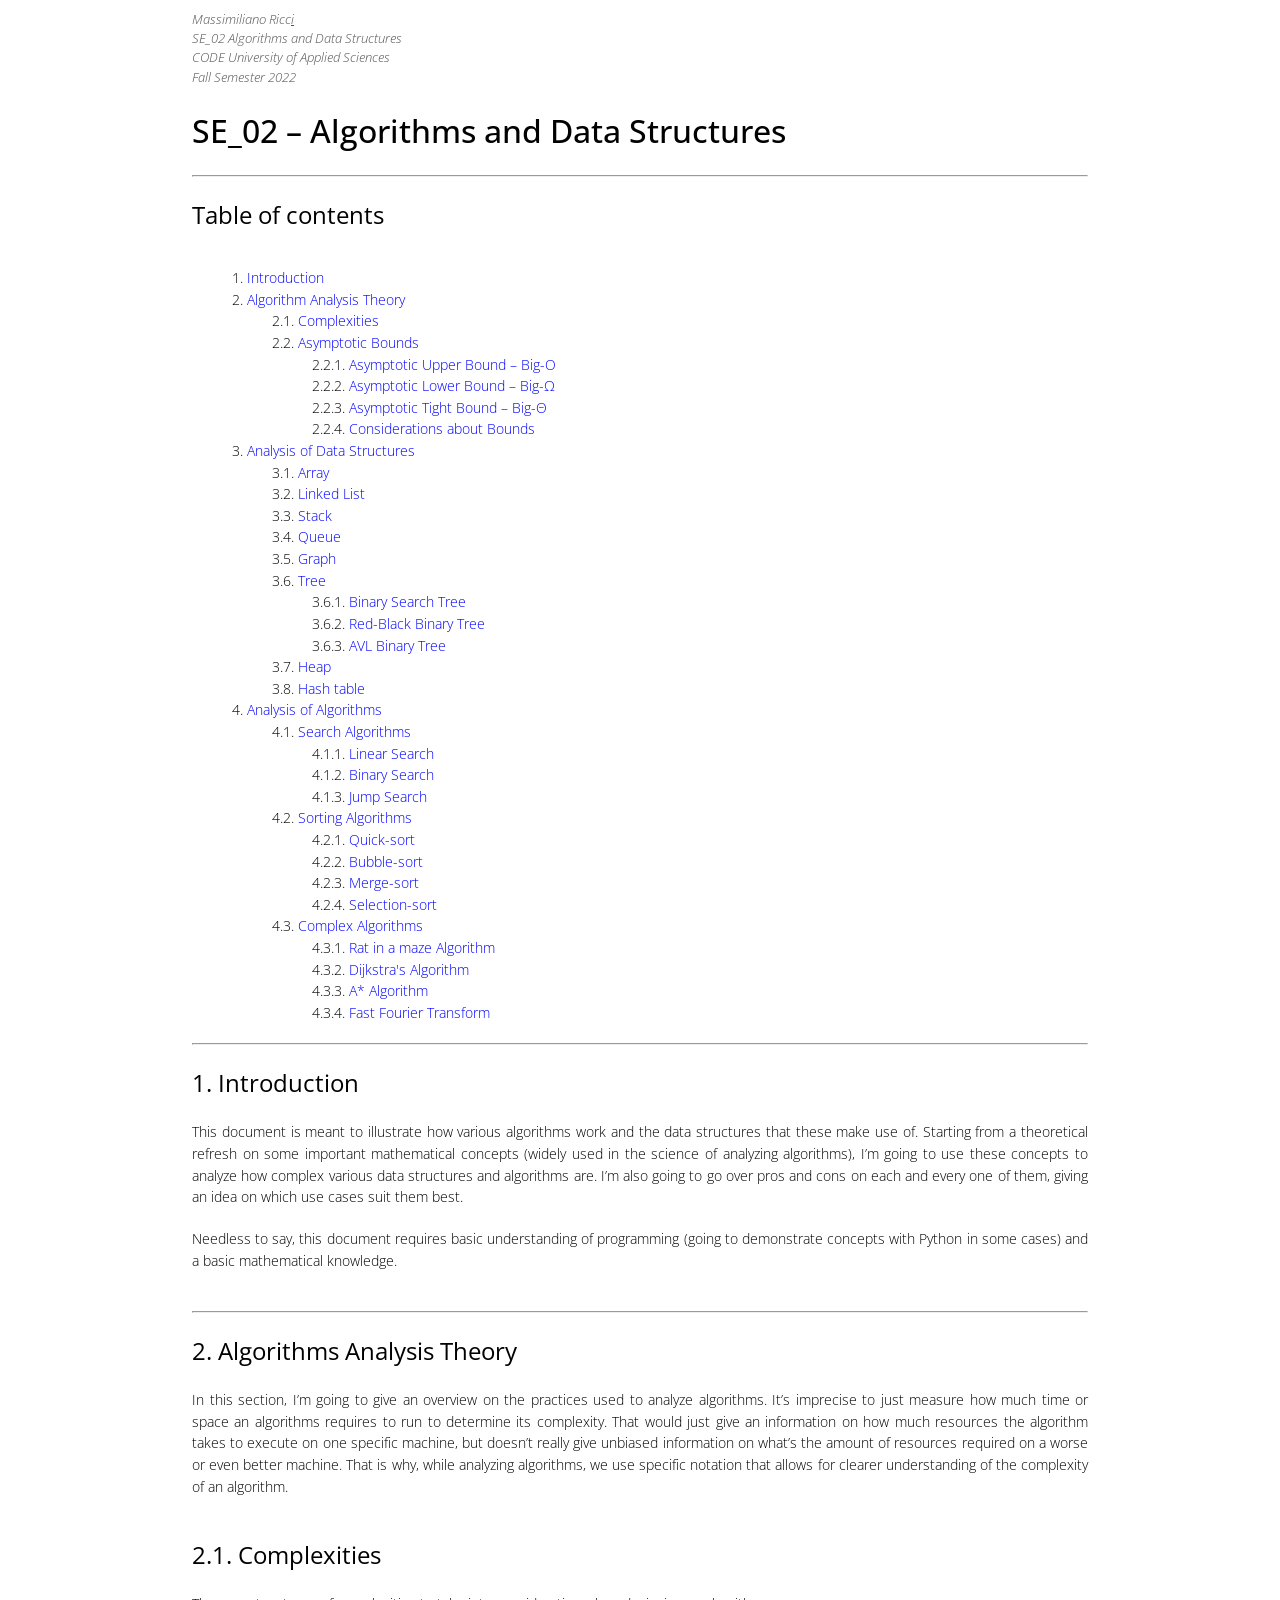
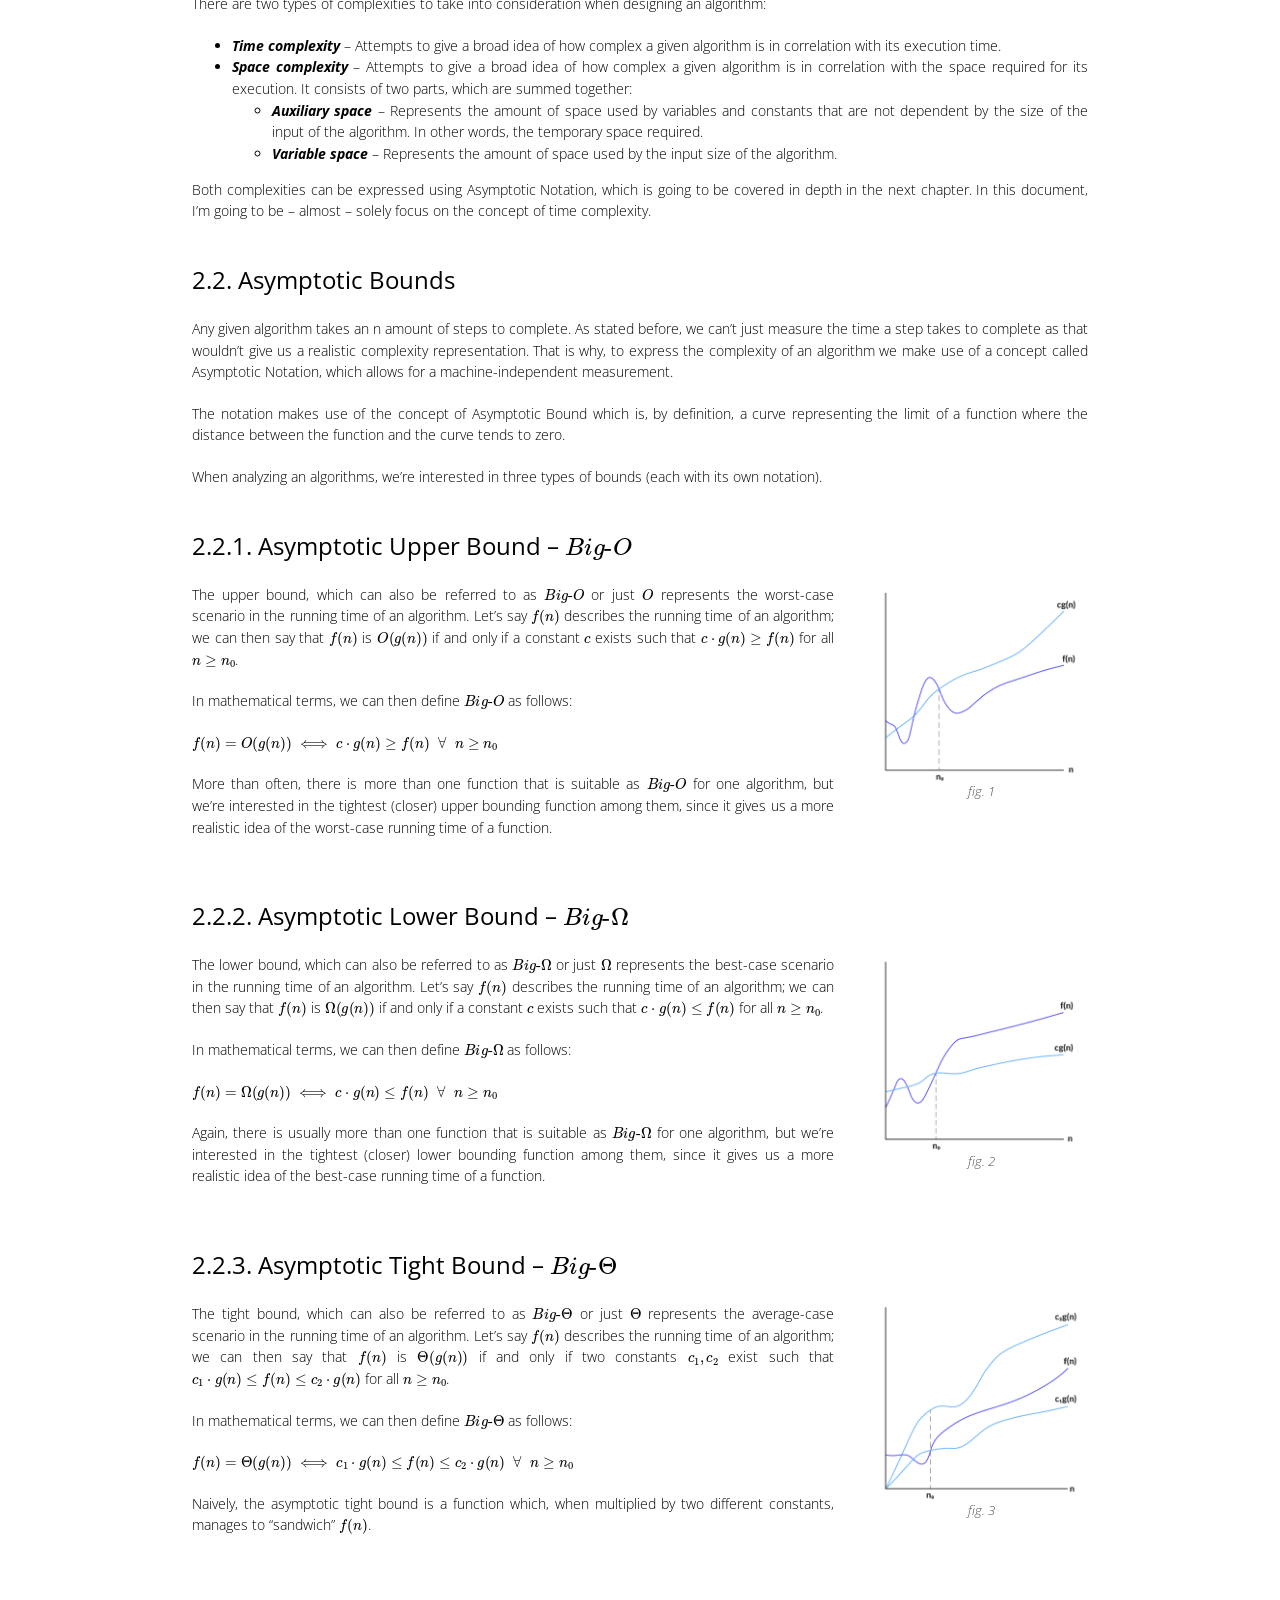
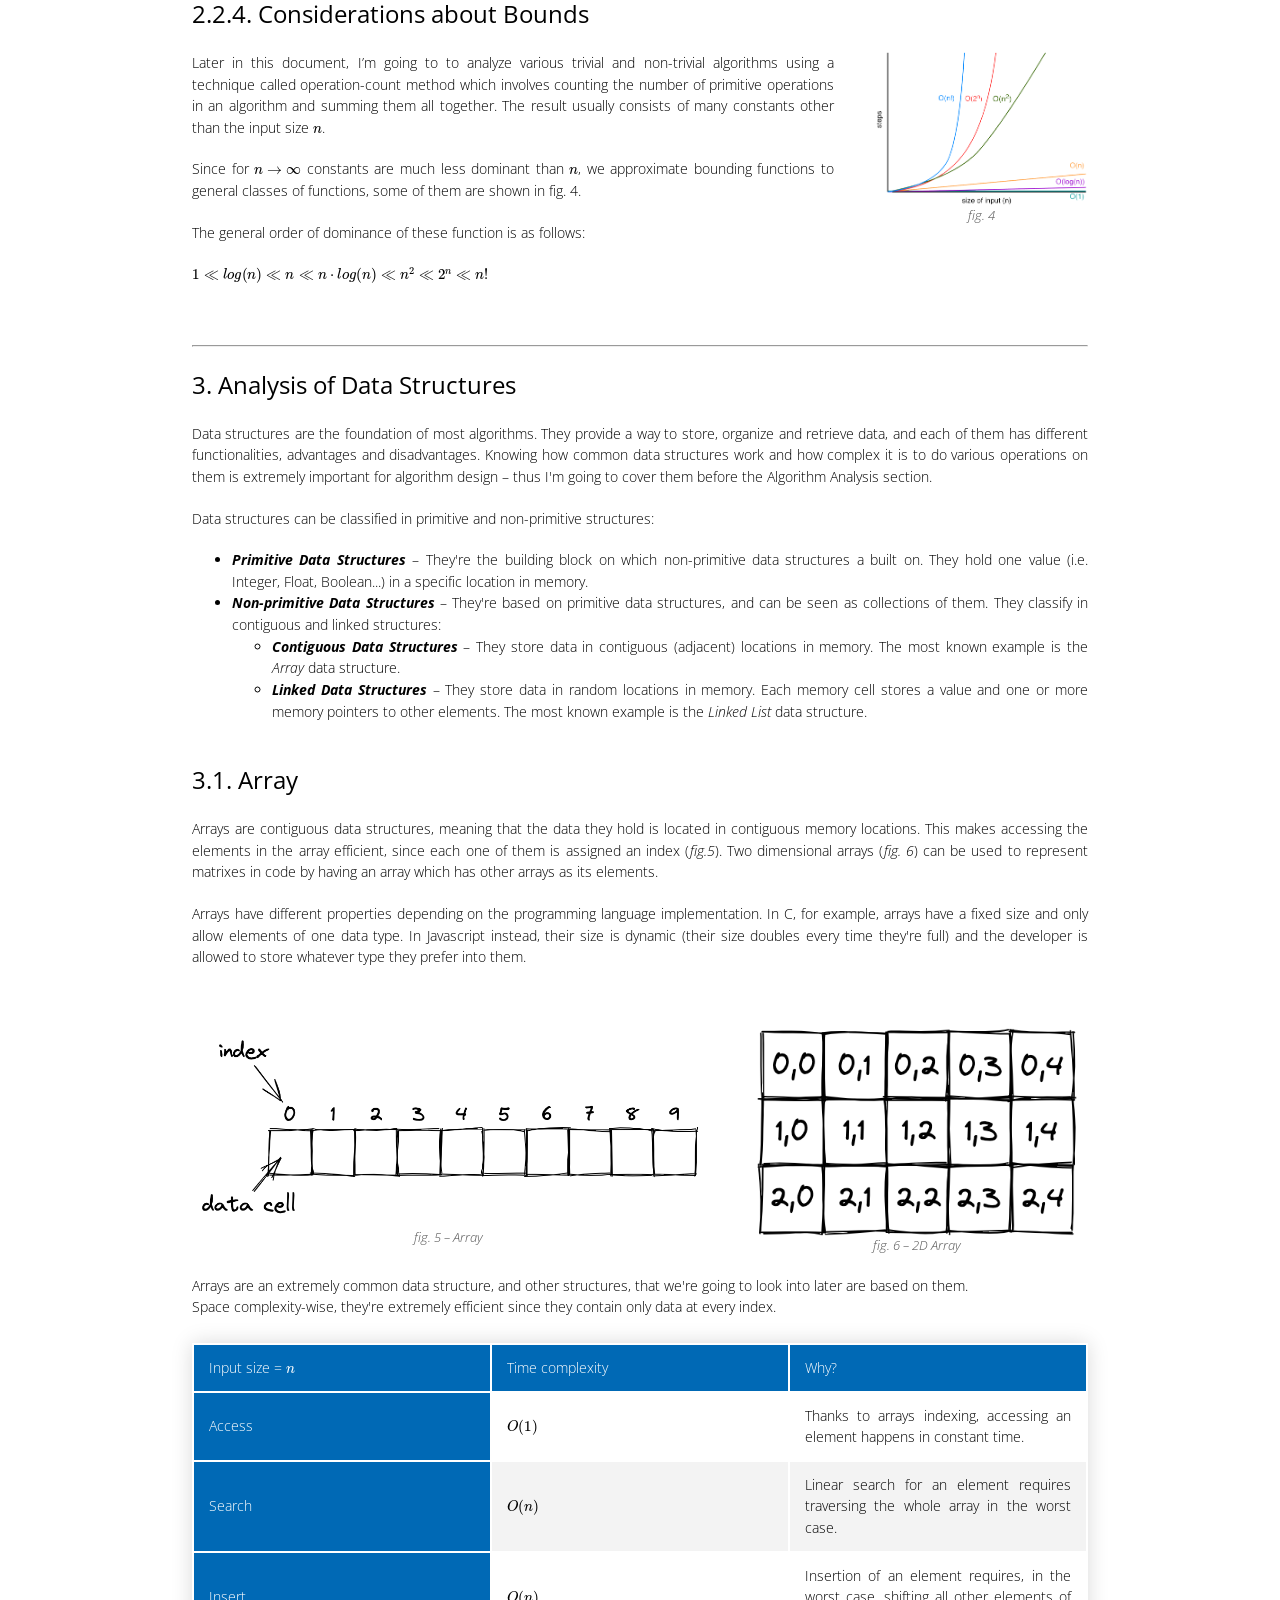
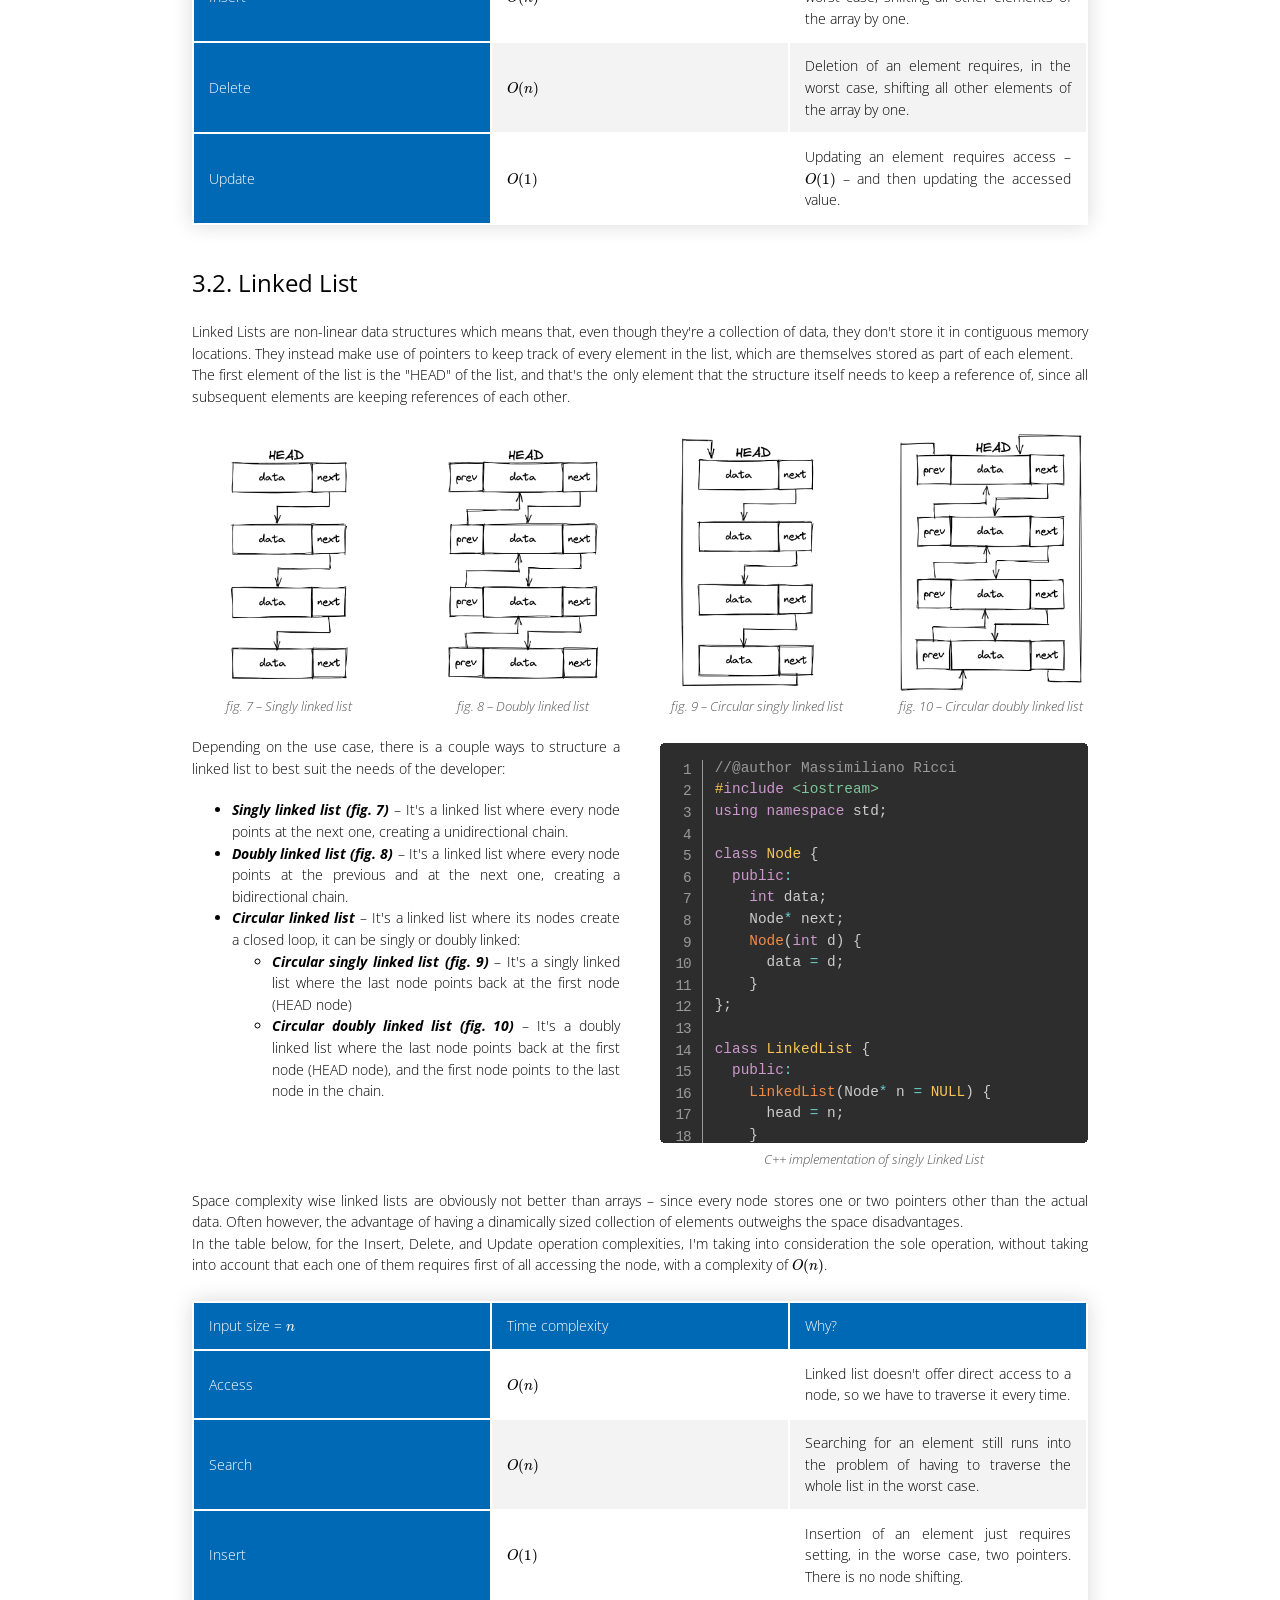
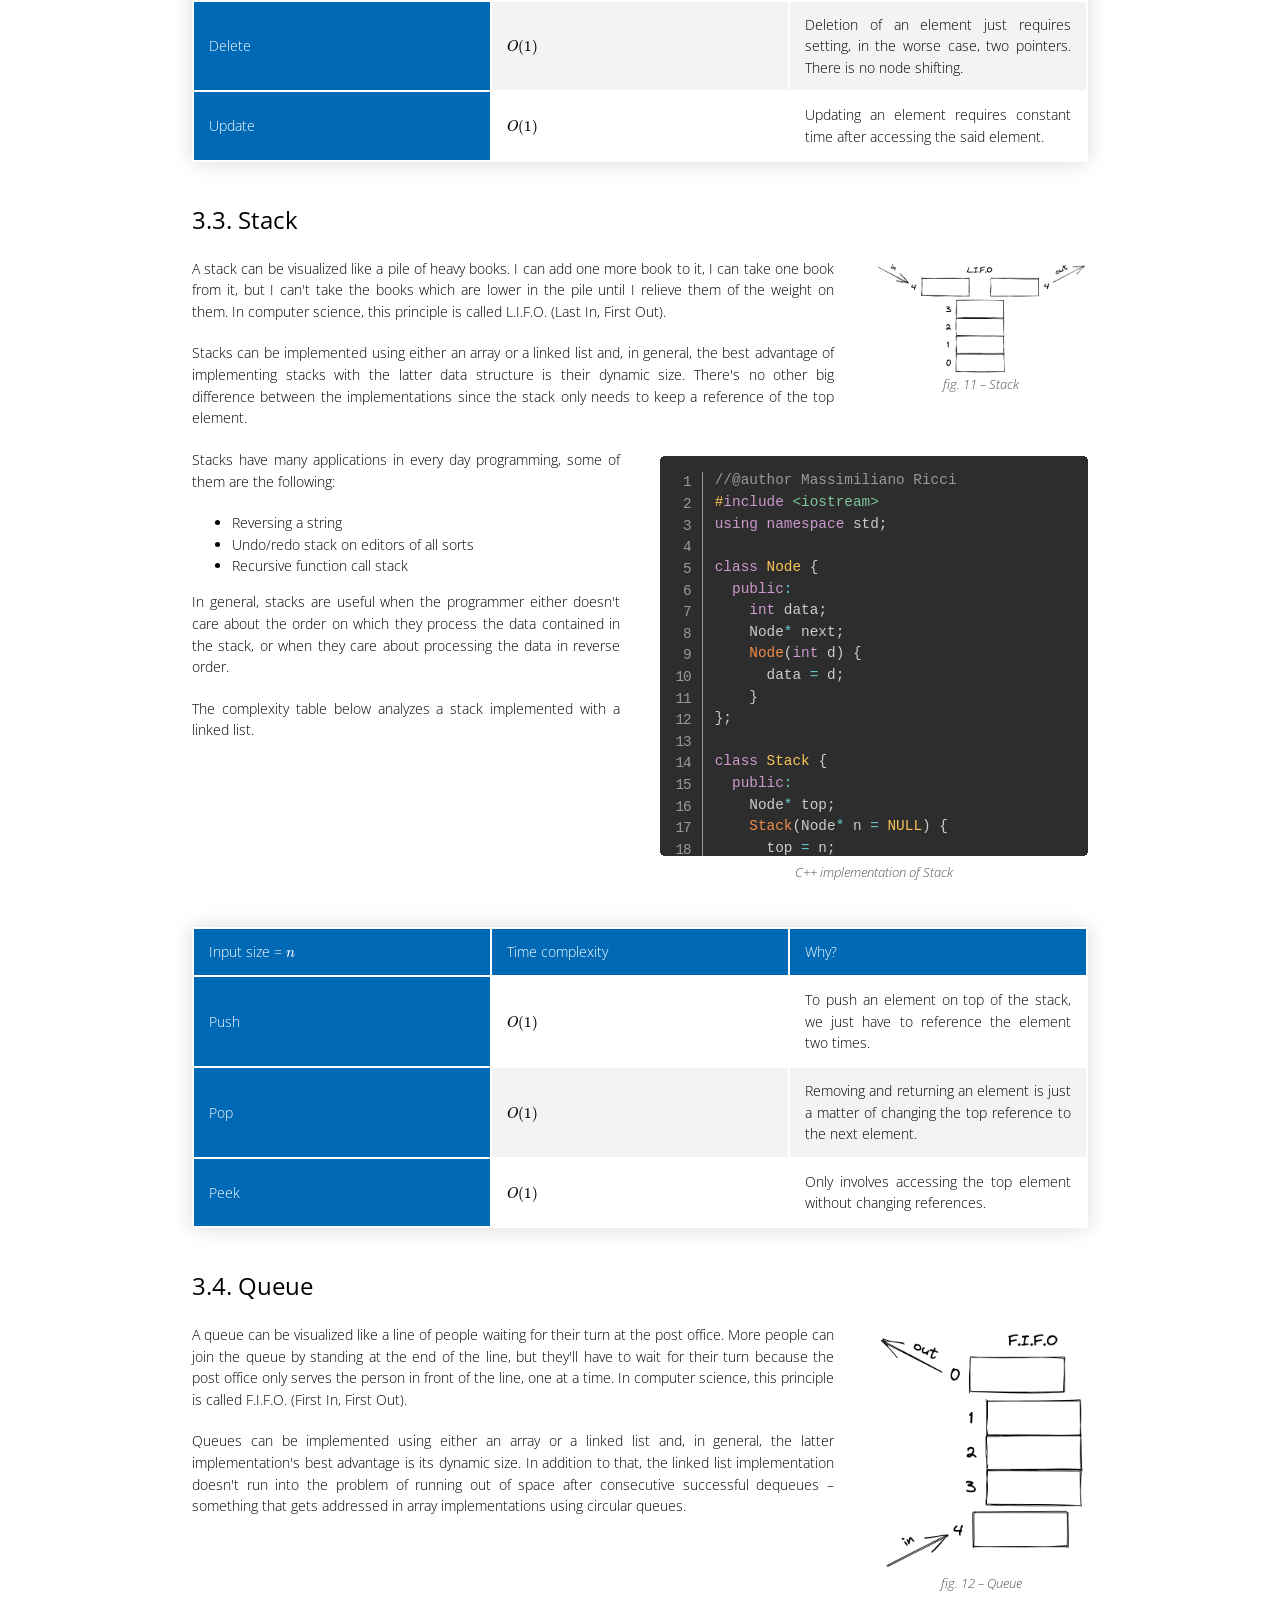
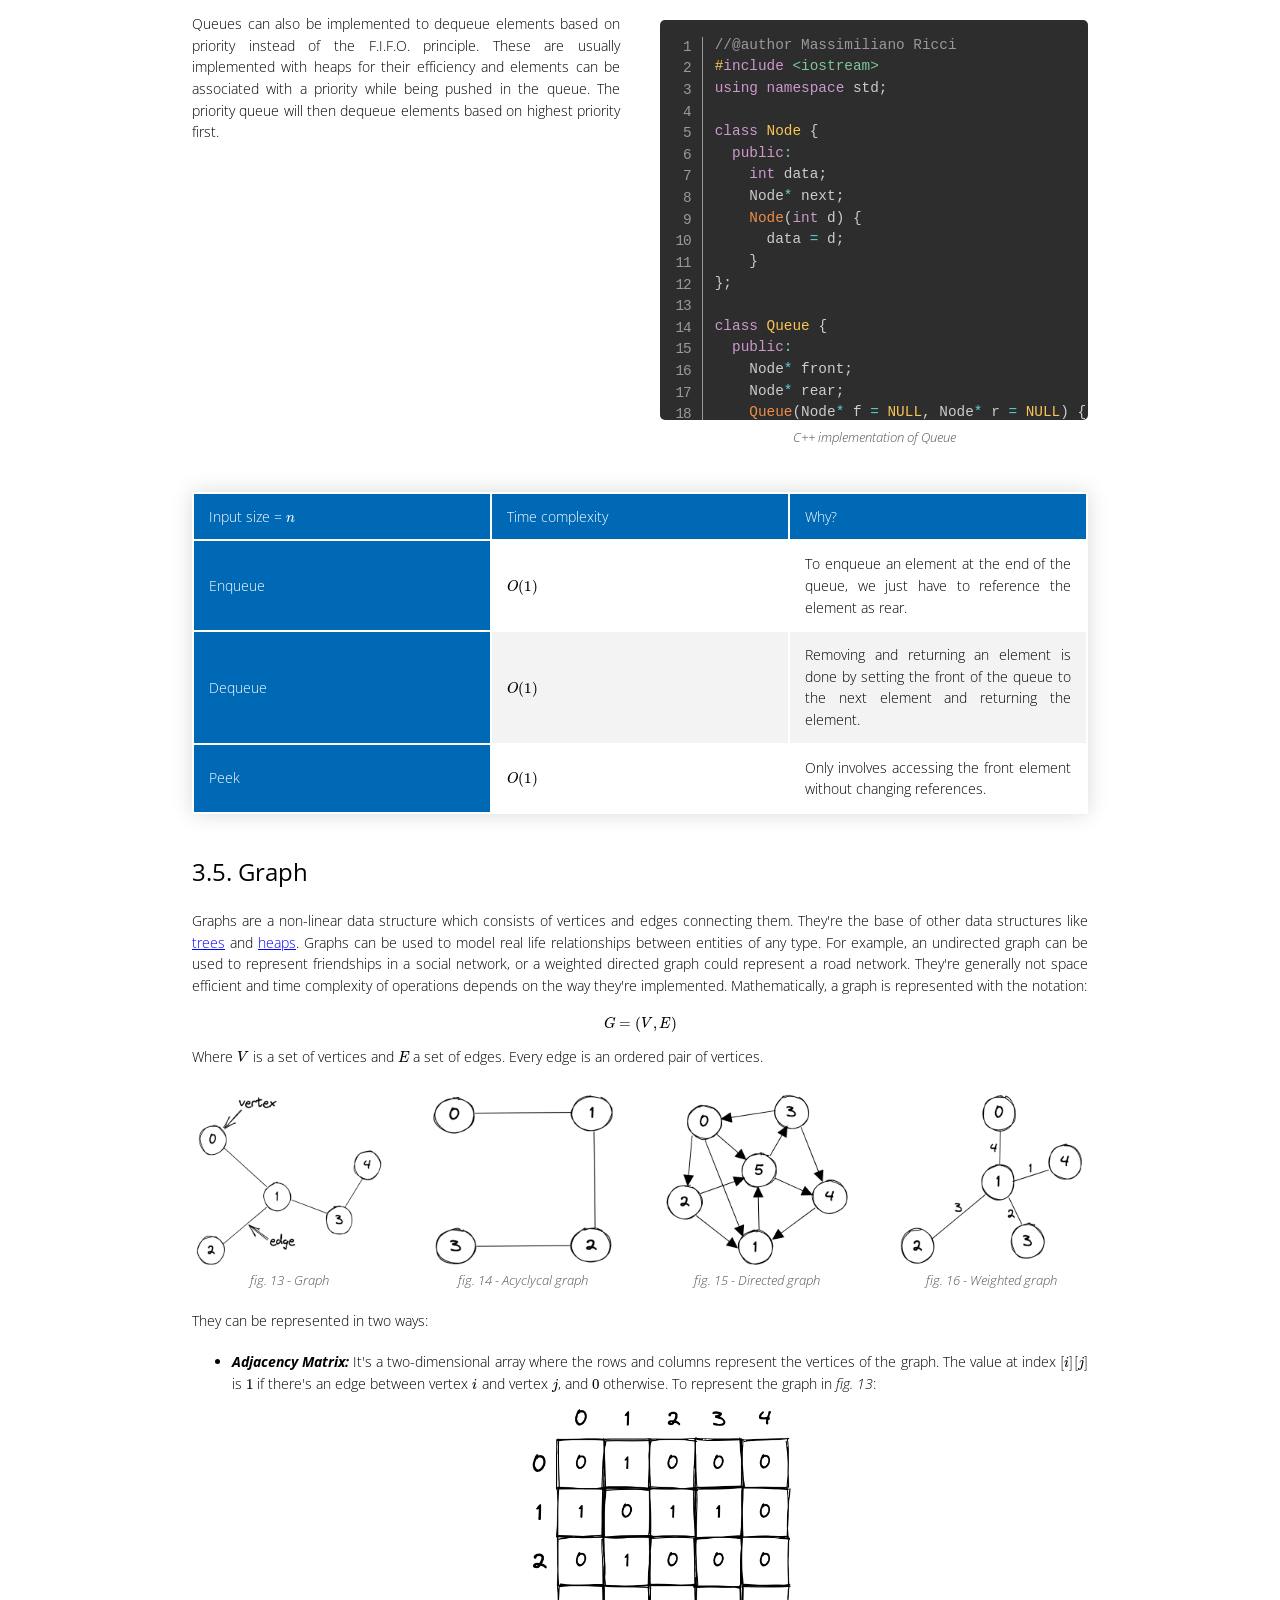
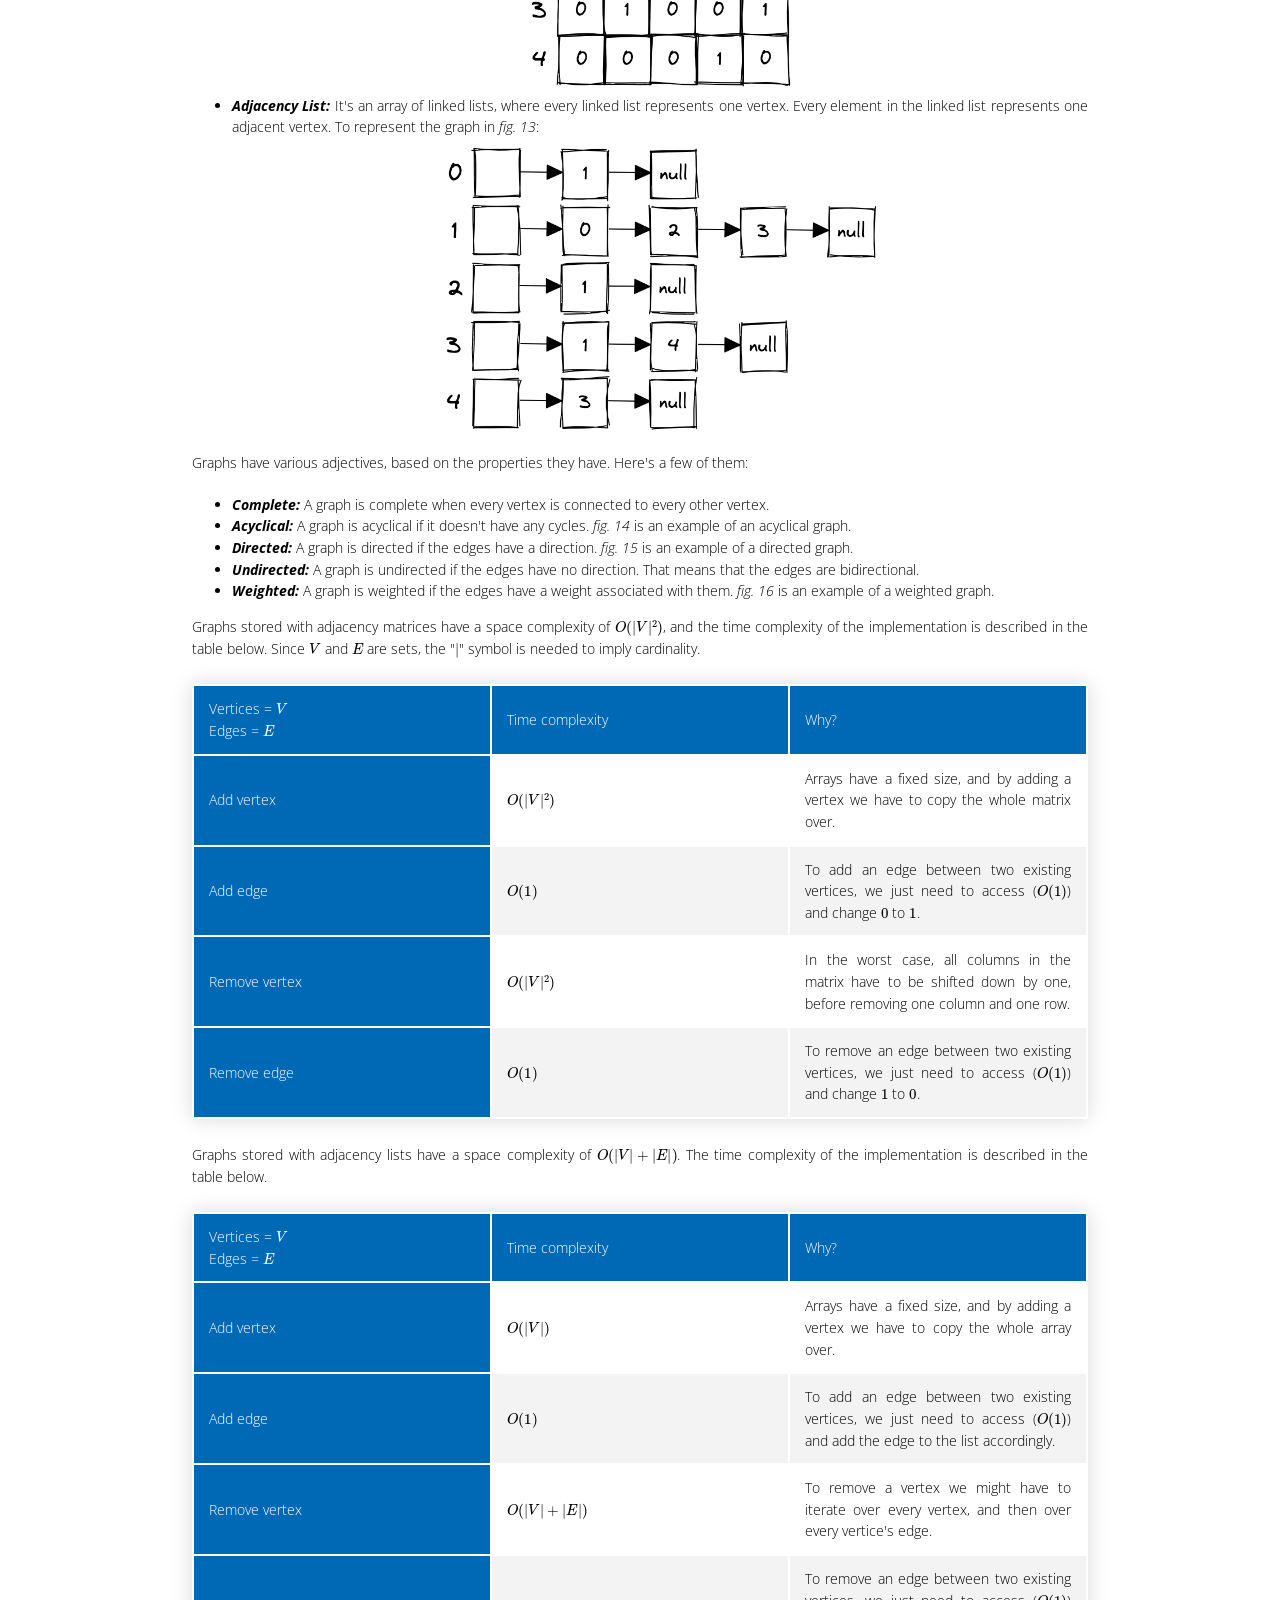
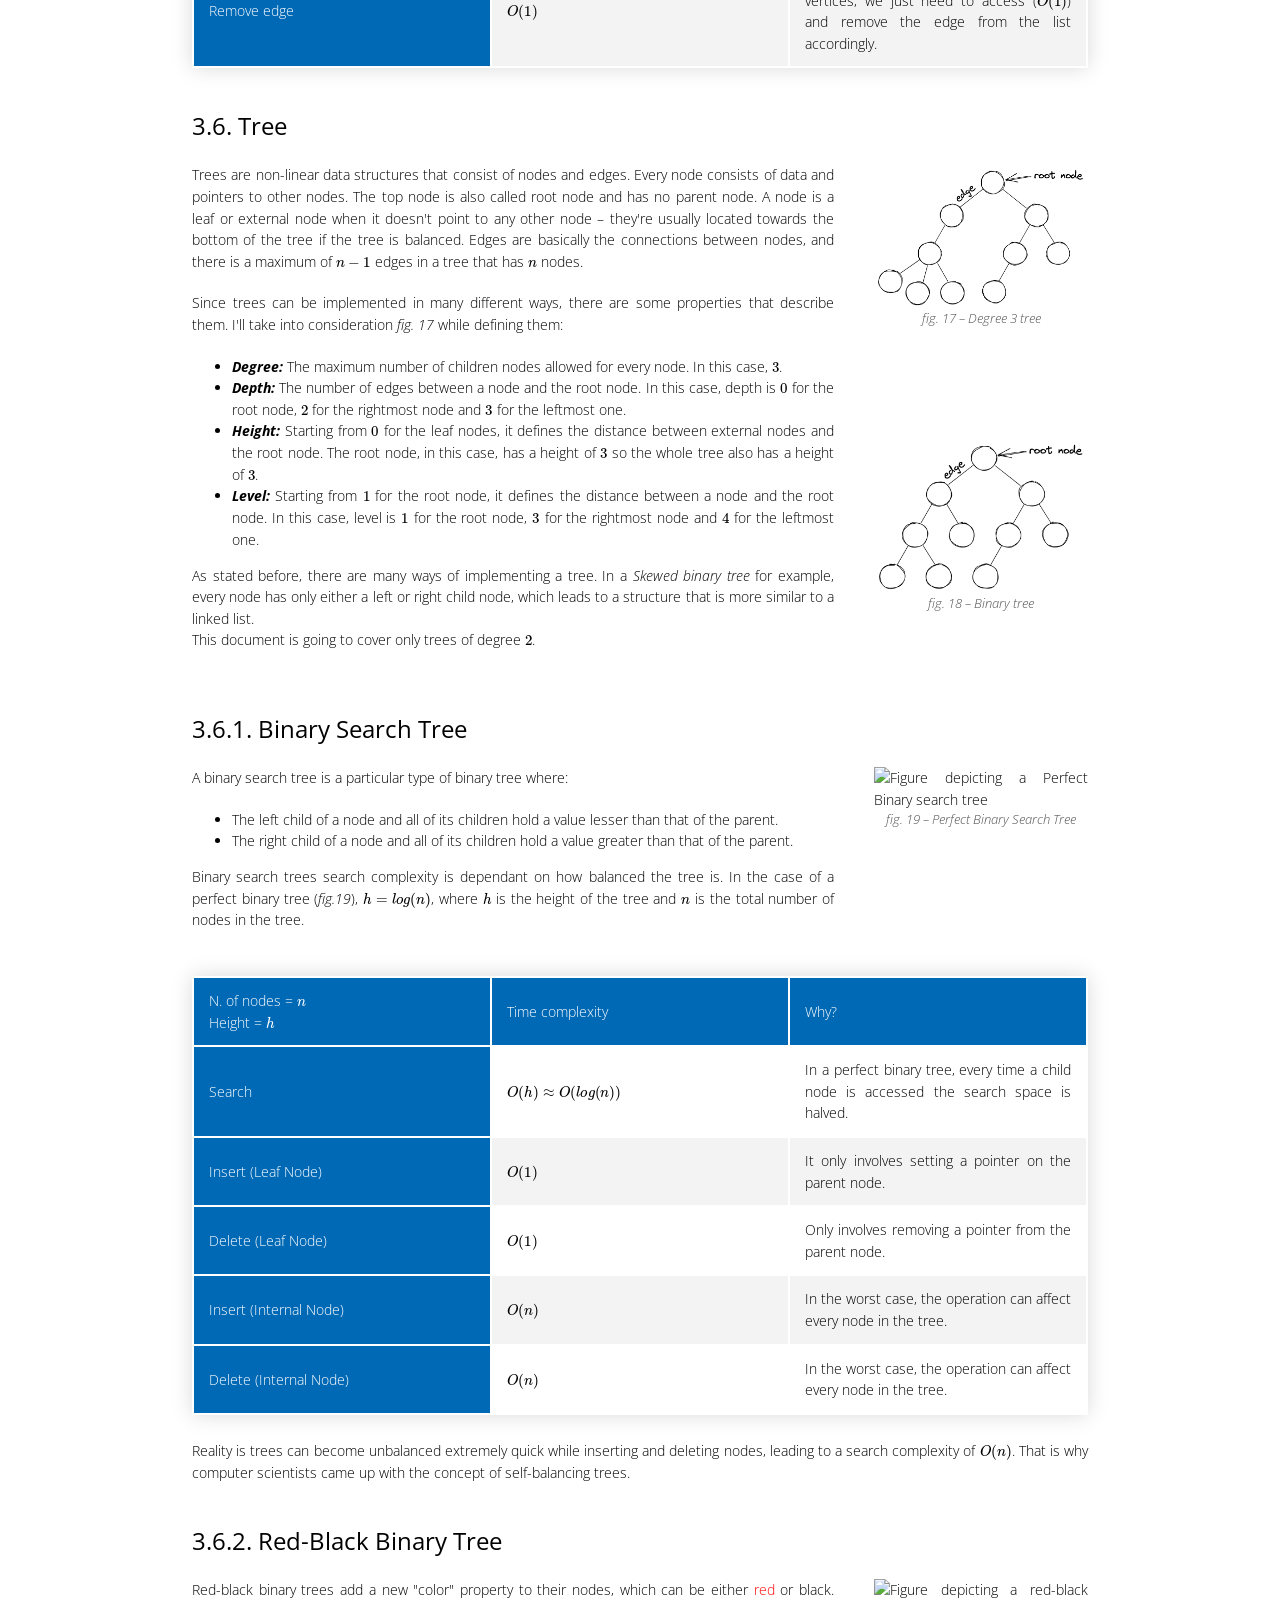
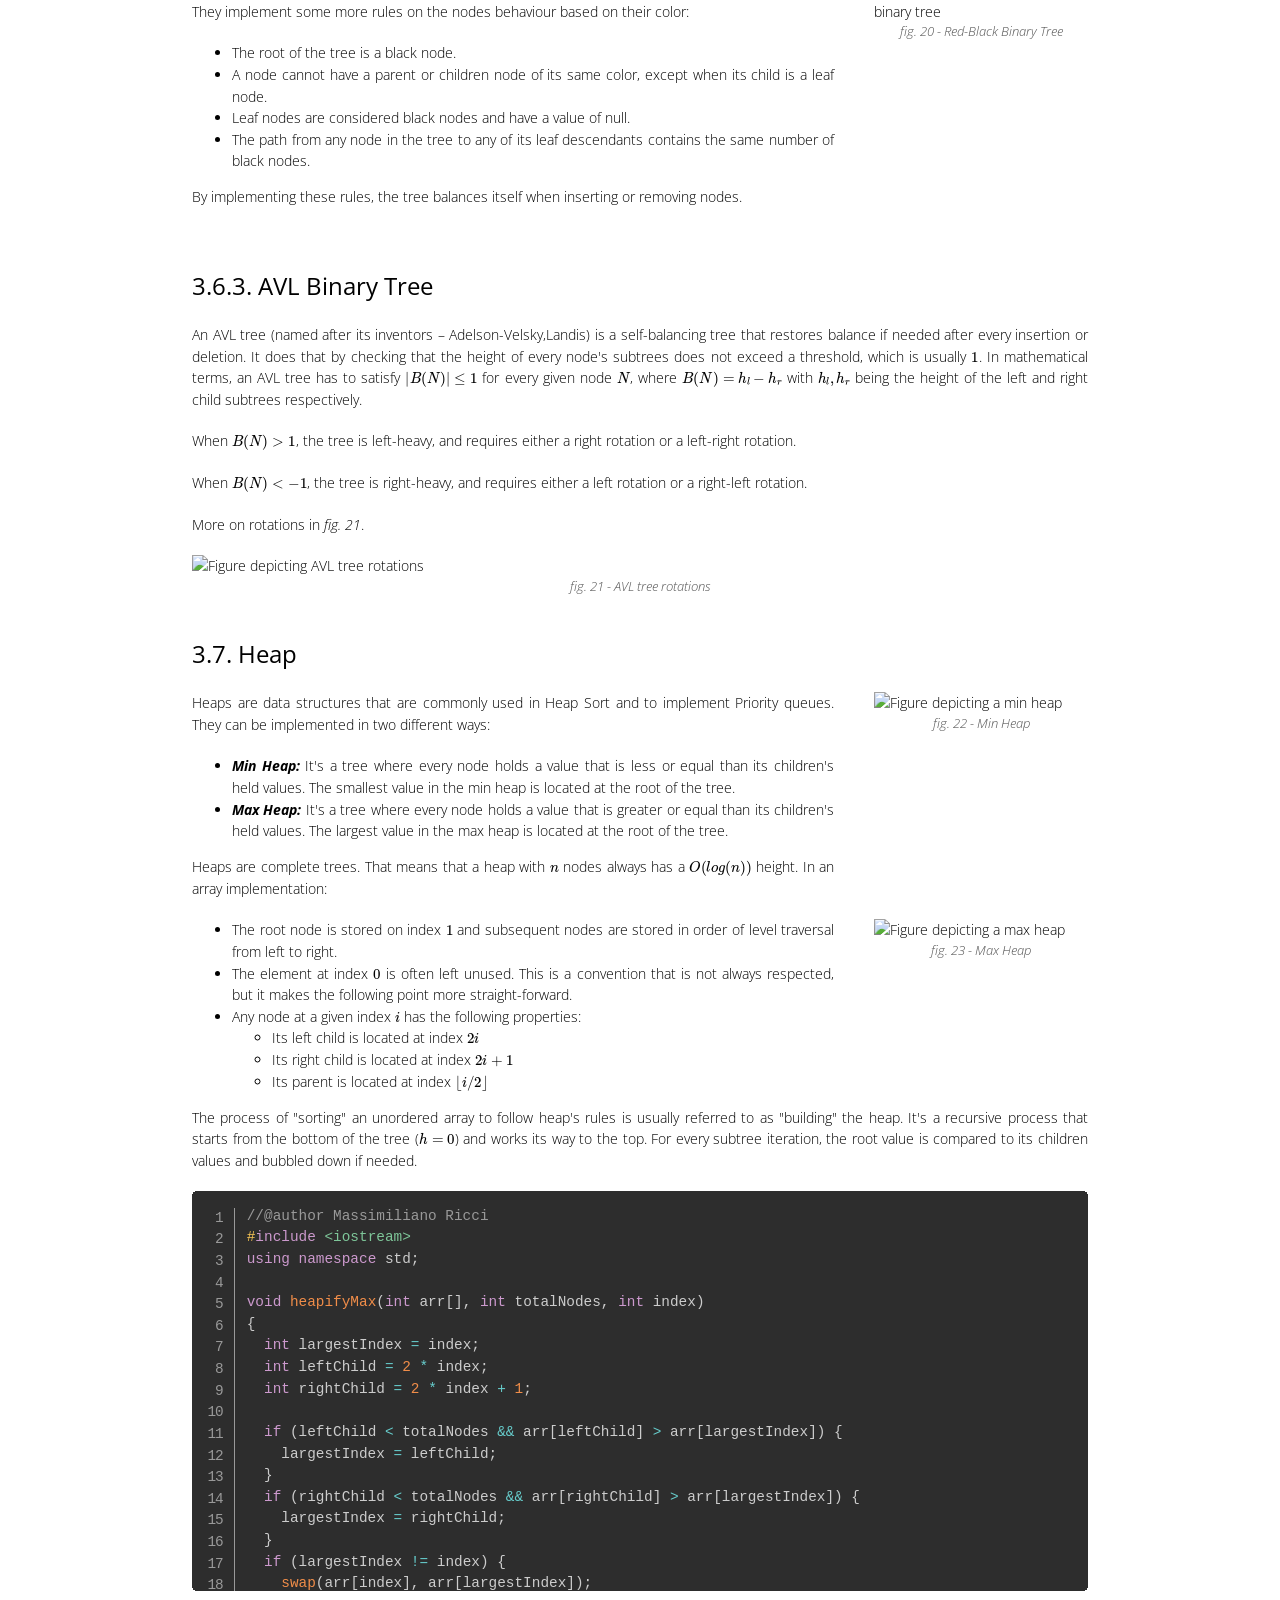
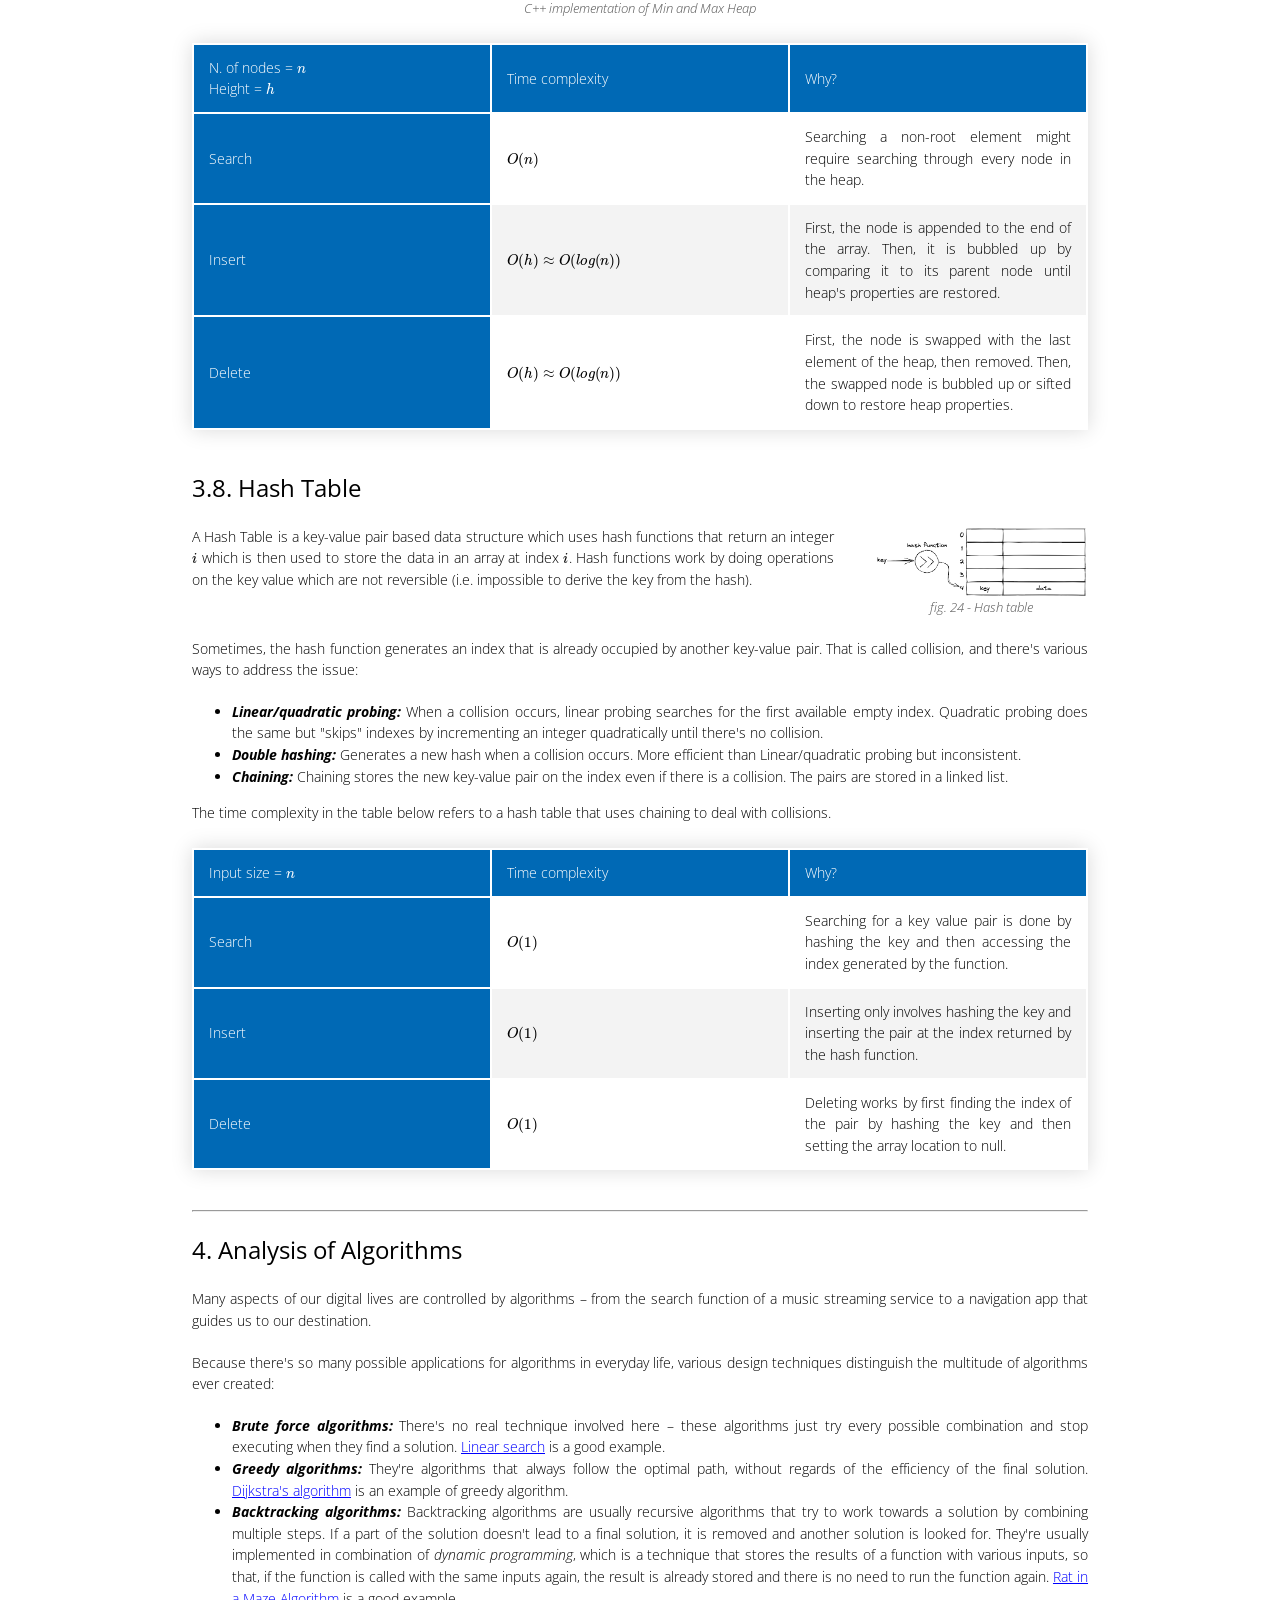
==== index.html @ ac4fd607 "progressing" ====
<!DOCTYPE html>
<html lang="en">
<head>
  <meta charset="UTF-8">
  <meta http-equiv="X-UA-Compatible" content="IE=edge">
  <meta name="viewport" content="width=device-width, initial-scale=1.0">
  <link rel="stylesheet" href="src/styles/reset.css">
  <link rel="stylesheet" href="src/styles/style.css">
  <link href="src/styles/prism.css" rel="stylesheet" />
  <script type="text/javascript" async src="src/scripts/MathJax/tex-chtml.js"></script>
  <script src="src/scripts/prism.js" defer></script>
  <link rel="icon" type="image/x-icon" href="favicon.ico">
  <title>Algorithms and Data Structures</title>
</head>
<body>
  <a href="#top"><div class="top"></div></a>
  <div class="container line-numbers" data-prismjs-copy="Copy to clipboard" data-prismjs-copy-success="✅" data-prismjs-copy-timeout="1000">
    <div class="info">
      Massimiliano Ricc<a style="color: inherit;" href="/notes.html">i</a><br>
      SE_02 Algorithms and Data Structures<br>
      CODE University of Applied Sciences<br>
      Fall Semester 2022
    </div>
    <p class="title">
      SE_02 – Algorithms and Data Structures
    </p>
    <hr id="top">
    <div class="toc">
      <p class="subtitle">Table of contents</p>
      <ol>
        <li><a href="#introduction">Introduction</a></li>
        <li><a href="#aat">Algorithm Analysis Theory</a>
          <ol>
            <li><a href="#complexities">Complexities</a></li>
            <li><a href="#ab">Asymptotic Bounds</a>
              <ol>
                <li><a href="#aub">Asymptotic Upper Bound – Big-O</a></li>
                <li><a href="#alb">Asymptotic Lower Bound – Big-Ω</a></li>
                <li><a href="#atb">Asymptotic Tight Bound – Big-Θ</a></li>
                <li><a href="#considerations">Considerations about Bounds</a></li>
              </ol>
            </li>
          </ol>
        </li>
        <li><a href="#ads">Analysis of Data Structures</a>
          <ol>
            <li><a href="#array">Array</a></li>
            <li><a href="#linked">Linked List</a></li>
            <li><a href="#stack">Stack</a></li>
            <li><a href="#queue">Queue</a></li>
            <li><a href="#graph">Graph</a></li>
            <li><a href="#tree">Tree</a>
              <ol>
                <li><a href="#bst">Binary Search Tree</a></li>
                <li><a href="#rbt">Red-Black Binary Tree</a></li>
                <li><a href="#avl">AVL Binary Tree</a></li>
              </ol>
            </li>
            <li><a href="#heap">Heap</a></li>
            <li><a href="#hash">Hash table</a></li>
          </ol>
        </li>
        <li><a href="#aa">Analysis of Algorithms</a>
          <ol>
            <li><a href="#search">Search Algorithms</a>
              <ol>
                <li><a href="#linsearch">Linear Search</a></li>
                <li><a href="#binsearch">Binary Search</a></li>
                <li><a href="#jumpsearch">Jump Search</a></li>
              </ol>
            </li>
            <li><a href="#">Sorting Algorithms</a>
              <ol>
                <li><a href="#">Quick-sort</a></li>
                <li><a href="#">Bubble-sort</a></li>
                <li><a href="#">Merge-sort</a></li>
                <li><a href="#">Selection-sort</a></li>
              </ol>
            </li>
            <li><a href="#">Complex Algorithms</a>
              <ol>
                <li><a href="#">Rat in a maze Algorithm</a></li>
                <li><a href="#">Dijkstra's Algorithm</a></li>
                <li><a href="#">A* Algorithm</a></li>
                <li><a href="#">Fast Fourier Transform</a></li>
              </ol>
            </li>
          </ol>
        </li>
    </div>
    <hr>
    <div id="introduction" class="section">
      <p class="subtitle">1. Introduction</p>
      <p>This document is meant to illustrate how various algorithms work and the data structures that these make use of. Starting from a theoretical refresh on some important mathematical concepts (widely used in the science of analyzing algorithms), I’m going to use these concepts to analyze how complex various data structures and algorithms are. I’m also going to go over pros and cons on each and every one of them, giving an idea on which use cases suit them best.</p>
      <p>Needless to say, this document requires basic understanding of programming (going to demonstrate concepts with Python in some cases) and a basic mathematical knowledge.</p>
    </div>
    <hr>
    <div id="aat" class="section">
      <p class="subtitle">2. Algorithms Analysis Theory</p>
      <p>In this section, I’m going to give an overview on the practices used to analyze algorithms. It’s imprecise to just measure how much time or space an algorithms requires to run to determine its complexity. That would just give an information on how much resources the algorithm takes to execute on one specific machine, but doesn’t really give unbiased information on what’s the amount of resources required on a worse or even better machine. That is why, while analyzing algorithms, we use specific notation that allows for clearer understanding of the complexity of an algorithm.</p>
    </div>
    <div id="complexities" class="section">
      <p class="subtitle">2.1. Complexities</p>
      <p>
        There are two types of complexities to take into consideration when designing an algorithm:
      </p>
      <ul>
        <li><b><i>Time complexity</i></b> – Attempts to give a broad idea of how complex a given algorithm is in correlation with its execution time.</li>
        <li><b><i>Space complexity</i></b> – Attempts to give a broad idea of how complex a given algorithm is in correlation with the space required for its execution. It consists of two parts, which are summed together:
          <ul>
            <li><b><i>Auxiliary space</i></b> – Represents the amount of space used by variables and constants that are not dependent by the size of the input of the algorithm. In other words, the temporary space required.</li>
            <li><b><i>Variable space</i></b> – Represents the amount of space used by the input size of the algorithm.</li>
          </ul>
        </li>
      </ul>
      <p>
        Both complexities can be expressed using Asymptotic Notation, which is going to be covered in depth in the next chapter. In this document, I’m going to be – almost – solely focus on the concept of time complexity.
      </p>
    </div>
    <div id="ab" class="section">
      <p class="subtitle">2.2. Asymptotic Bounds</p>
      <p>Any given algorithm takes an n amount of steps to complete. As stated before, we can’t just measure the time a step takes to complete as that wouldn’t give us a realistic complexity representation. That is why, to express the complexity of an algorithm we make use of a concept called Asymptotic Notation, which allows for a machine-independent measurement.</p>
      <p>The notation makes use of the concept of Asymptotic Bound which is, by definition, a curve representing the limit of a function where the distance between the function and the curve tends to zero.</p>
      <p>When analyzing an algorithms, we’re interested in three types of bounds (each with its own notation).</p>
    </div>
    <div id="aub" class="section">
      <p class="subtitle">2.2.1. Asymptotic Upper Bound – \(Big\mbox{-}O\)</p>
      <div class="text_img_aligned">
        <div>
          <p>The upper bound, which can also be referred to as \(Big\mbox{-}O\) or just \(O\) represents the worst-case scenario in the running time of an algorithm. Let’s say \(f(n)\) describes the running time of an algorithm; we can then say that \(f(n)\) is \(O(g(n))\) if and only if a constant \(c\) exists such that \(c \cdot g(n) \geq f(n)\) for all \(n \geq n_0\).</p>
          <p>In mathematical terms, we can then define \(Big\mbox{-}O\) as follows:</p>
          <p>\(f(n) = O(g(n)) \iff c \cdot g(n) \geq f(n) \;\; \forall \;\; n \geq n_0 \)</p>
          <p>More than often, there is more than one function that is suitable as \(Big\mbox{-}O\) for one algorithm, but we’re interested in the tightest (closer) upper bounding function among them, since it gives us a more realistic idea of the worst-case running time of a function.</p>
        </div>
        <div>
          <img src="img/upper.png" alt="Graph representing an example of upper bounding function for f(n)">
          <p class="img_caption">fig. 1</p>
        </div>
      </div>
    </div>
    <div id="alb" class="section">
      <p class="subtitle">2.2.2. Asymptotic Lower Bound – \(Big\mbox{-}\Omega\)</p>
      <div class="text_img_aligned">
        <div>
          <p>The lower bound, which can also be referred to as \(Big\mbox{-}\Omega\) or just \(\Omega\) represents the best-case scenario in the running time of an algorithm. Let’s say \(f(n)\) describes the running time of an algorithm; we can then say that \(f(n)\) is \(\Omega(g(n))\) if and only if a constant \(c\) exists such that \(c \cdot g(n) \leq f(n)\) for all \(n \geq n_0\).</p>
          <p>In mathematical terms, we can then define \(Big\mbox{-}\Omega\) as follows:</p>
          <p>\(f(n) = \Omega(g(n)) \iff c \cdot g(n) \leq f(n) \;\; \forall \;\; n \geq n_0 \)</p>
          <p>Again, there is usually more than one function that is suitable as \(Big\mbox{-}\Omega\) for one algorithm, but we’re interested in the tightest (closer) lower bounding function among them, since it gives us a more realistic idea of the best-case running time of a function.</p>
        </div>
        <div>
          <img src="img/lower.png" alt="Graph representing an example of lower bounding function for f(n)">
          <p class="img_caption">fig. 2</p>
        </div>
      </div>
    </div>
    <div id="atb" class="section">
      <p class="subtitle">2.2.3. Asymptotic Tight Bound – \(Big\mbox{-}\Theta\)</p>
      <div class="text_img_aligned">
        <div>
          <p>The tight bound, which can also be referred to as \(Big\mbox{-}\Theta\) or just \(\Theta\) represents the average-case scenario in the running time of an algorithm. Let’s say \(f(n)\) describes the running time of an algorithm; we can then say that \(f(n)\) is \(\Theta(g(n))\) if and only if two constants \(c_1, c_2\) exist such that \(c_1 \cdot g(n) \leq f(n) \leq c_2 \cdot g(n)\) for all \(n \geq n_0\).</p>
          <p>In mathematical terms, we can then define \(Big\mbox{-}\Theta\) as follows:</p>
          <p>\(f(n) = \Theta(g(n)) \iff c_1 \cdot g(n) \leq f(n) \) \(  \leq c_2 \cdot g(n) \;\; \forall \;\; n \geq n_0\)</p>
          <p>Naively, the asymptotic tight bound is a function which, when multiplied by two different constants, manages to “sandwich” \(f(n)\).</p>
        </div>
        <div>
          <img src="img/tight.png" alt="Graph representing an example of tight bounding function for f(n)">
          <p class="img_caption">fig. 3</p>
        </div>
      </div>
    </div>
    <div id="considerations" class="section">
      <p class="subtitle">2.2.4. Considerations about Bounds</p>
      <div class="text_img_aligned">
        <div>
          <p>Later in this document, I’m going to to analyze various trivial and non-trivial algorithms using a technique called operation-count method which involves counting the number of primitive operations in an algorithm and summing them all together. The result usually consists of many constants other than the input size \(n\).</p>
          <p>Since for \(n \rightarrow \infty\) constants are much less dominant than \(n\), we approximate bounding functions to general classes of functions, some of them are shown in fig. 4.</p>
          <p>The general order of dominance of these function is as follows:</p>
          <p>\(1 \ll log(n) \ll n \ll n \cdot log(n) \ll n^2 \ll 2^n \ll n!\)</p>
        </div>
        <div>
          <img src="img/dominance.png" alt="Graph representing the growth of various general functions given an input n">
          <p class="img_caption">fig. 4</p>
        </div>
      </div>
    </div>
    <hr>
    <div id="ads" class="section">
      <p class="subtitle">3. Analysis of Data Structures</p>
      <p>Data structures are the foundation of most algorithms. They provide a way to store, organize and retrieve data, and each of them has different functionalities, advantages and disadvantages. Knowing how common data structures work and how complex it is to do various operations on them is extremely important for algorithm design – thus I'm going to cover them before the Algorithm Analysis section.</p>
      <p>Data structures can be classified in primitive and non-primitive structures:</p>
      <ul>
        <li><b><i>Primitive Data Structures</i></b> – They're the building block on which non-primitive data structures a built on. They hold one value (i.e. Integer, Float, Boolean...) in a specific location in memory.</li>
        <li><b><i>Non-primitive Data Structures</i></b> – They're based on primitive data structures, and can be seen as collections of them. They classify in contiguous and linked structures:
          <ul>
            <li><b><i>Contiguous Data Structures</i></b> – They store data in contiguous (adjacent) locations in memory. The most known example is the <i>Array</i> data structure.</li>
            <li><b><i>Linked Data Structures</i></b> – They store data in random locations in memory. Each memory cell stores a value and one or more memory pointers to other elements. The most known example is the <i>Linked List</i> data structure.</li>
          </ul>
        </li>
      </ul>
    </div>
    <div id="array" class="section">
      <p class="subtitle">3.1. Array</p>
      <div class="text_two_images_below" style="grid-template-columns: 6fr 4fr;">
        <div>
          <p>Arrays are contiguous data structures, meaning that the data they hold is located in contiguous memory locations. This makes accessing the elements in the array efficient, since each one of them is assigned an index (<i>fig.5</i>). Two dimensional arrays (<i>fig. 6</i>) can be used to represent matrixes in code by having an array which has other arrays as its elements.</p>
          <p>Arrays have different properties depending on the programming language implementation. In C, for example, arrays have a fixed size and only allow elements of one data type. In Javascript instead, their size is dynamic (their size doubles every time they're full) and the developer is allowed to store whatever type they prefer into them.</p>
        </div>
        <div>
          <img src="img/array.png" alt="Figure depicting an array with five elements, with indexes from 0 to 4 on top of each cell.">
          <p class="img_caption">fig. 5 – Array</p>
        </div>
        <div>
          <img src="img/matrix.png" alt="Figure depicting a matrix with 3 rows and 5 columns, with coordinates inside of each cell.">
          <p class="img_caption">fig. 6 – 2D Array</p>
        </div>
      </div>
      <p>Arrays are an extremely common data structure, and other structures, that we're going to look into later are based on them. <br> Space complexity-wise, they're extremely efficient since they contain only data at every index.</p>
      <table>
        <thead>
          <tr>
            <th>Input size = \(n\)</th>
            <th>Time complexity</th>
            <th>Why?</th>
          </tr>
        </thead>
        <tbody>
          <tr>
            <td>Access</td>
            <td>\(O(1)\)</td>
            <td>Thanks to arrays indexing, accessing an element happens in constant time.</td>
          </tr>
          <tr>
            <td>Search</td>
            <td>\(O(n)\)</td>
            <td>Linear search for an element requires traversing the whole array in the worst case.</td>
          </tr>
          <tr>
            <td>Insert</td>
            <td>\(O(n)\)</td>
            <td>Insertion of an element requires, in the worst case, shifting all other elements of the array by one.</td>
          </tr>
          <tr>
            <td>Delete</td>
            <td>\(O(n)\)</td>
            <td>Deletion of an element requires, in the worst case, shifting all other elements of the array by one.</td>
          </tr>
          <tr>
            <td>Update</td>
            <td>\(O(1)\)</td>
            <td>Updating an element requires access – \(O(1)\) – and then updating the accessed value.</td>
          </tr>
        </tbody>
      </table>
    </div>
    <div id="linked" class="section">
      <p class="subtitle">3.2. Linked List</p>
      <div class="text_four_images_below">
        <div>
          <p>Linked Lists are non-linear data structures which means that, even though they're a collection of data, they don't store it in contiguous memory locations. They instead make use of pointers to keep track of every element in the list, which are themselves stored as part of each element. <br> The first element of the list is the "HEAD" of the list, and that's the only element that the structure itself needs to keep a reference of, since all subsequent elements are keeping references of each other.</p>
        </div>
        <div>
          <img src="img/slinked.png" alt="Figure depicting a singly Linked List">
          <p class="img_caption">fig. 7 – Singly linked list</p>
        </div>
        <div>
          <img src="img/dlinked.png" alt="Figure depicting a doubly Linked List">
          <p class="img_caption">fig. 8 – Doubly linked list</p>
        </div>
        <div>
          <img src="img/sclinked.png" alt="Figure depicting a singly circular Linked List">
          <p class="img_caption">fig. 9 – Circular singly linked list</p>
        </div>
        <div>
          <img src="img/dclinked.png" alt="Figure depicting a doubly circular Linked List">
          <p class="img_caption">fig. 10 – Circular doubly linked list</p>
        </div>
      </div>
      <div class="text_code">
        <div>
          <p>Depending on the use case, there is a couple ways to structure a linked list to best suit the needs of the developer:</p>
          <ul>
            <li><b><i>Singly linked list (fig. 7)</i></b> – It's a linked list where every node points at the next one, creating a unidirectional chain.</li>
            <li><b><i>Doubly linked list (fig. 8)</i></b> – It's a linked list where every node points at the previous and at the next one, creating a bidirectional chain.</li>
            <li><b><i>Circular linked list</i></b> – It's a linked list where its nodes create a closed loop, it can be singly or doubly linked:
              <ul>
                <li><b><i>Circular singly linked list (fig. 9)</i></b> – It's a singly linked list where the last node points back at the first node (HEAD node)</li>
                <li><b><i>Circular doubly linked list (fig. 10)</i></b> – It's a doubly linked list where the last node points back at the first node (HEAD node), and the first node points to the last node in the chain.</li>
              </ul>
            </li>
          </ul>
        </div>
        <div>
          <pre data-src="src/code/linkedlist.cpp"></pre>
          <p class="img_caption">C++ implementation of singly Linked List</p>
        </div>
      </div>
      <p>Space complexity wise linked lists are obviously not better than arrays – since every node stores one or two pointers other than the actual data. Often however, the advantage of having a dinamically sized collection of elements outweighs the space disadvantages. <br> In the table below, for the Insert, Delete, and Update operation complexities, I'm taking into consideration the sole operation, without taking into account that each one of them requires first of all accessing the node, with a complexity of \(O(n)\).</p>
      <table>
        <thead>
          <tr>
            <th>Input size = \(n\)</th>
            <th>Time complexity</th>
            <th>Why?</th>
          </tr>
        </thead>
        <tbody>
          <tr>
            <td>Access</td>
            <td>\(O(n)\)</td>
            <td>Linked list doesn't offer direct access to a node, so we have to traverse it every time.</td>
          </tr>
          <tr>
            <td>Search</td>
            <td>\(O(n)\)</td>
            <td>Searching for an element still runs into the problem of having to traverse the whole list in the worst case.</td>
          </tr>
          <tr>
            <td>Insert</td>
            <td>\(O(1)\)</td>
            <td>Insertion of an element just requires setting, in the worse case, two pointers. There is no node shifting.</td>
          </tr>
          <tr>
            <td>Delete</td>
            <td>\(O(1)\)</td>
            <td>Deletion of an element just requires setting, in the worse case, two pointers. There is no node shifting.</td>
          </tr>
          <tr>
            <td>Update</td>
            <td>\(O(1)\)</td>
            <td>Updating an element requires constant time after accessing the said element.</td>
          </tr>
        </tbody>
      </table>
    </div>
    <div id="stack" class="section">
      <p class="subtitle">3.3. Stack</p>
      <div class="text_img_aligned">
        <div>
          <p>A stack can be visualized like a pile of heavy books. I can add one more book to it, I can take one book from it, but I can't take the books which are lower in the pile until I relieve them of the weight on them. In computer science, this principle is called L.I.F.O. (Last In, First Out).</p>
          <p>Stacks can be implemented using either an array or a linked list and, in general, the best advantage of implementing stacks with the latter data structure is their dynamic size. There's no other big difference between the implementations since the stack only needs to keep a reference of the top element.</p>
        </div>
        <div>
          <img src="img/stack.png" alt="Figure depicting a Stack">
          <p class="img_caption">fig. 11 – Stack</p>
        </div>
      </div>
      <div class="text_code">
        <div>
          <p>Stacks have many applications in every day programming, some of them are the following:</p>
          <ul>
            <li>Reversing a string</li>
            <li>Undo/redo stack on editors of all sorts</li>
            <li>Recursive function call stack</li>
          </ul>
          <p>In general, stacks are useful when the programmer either doesn't care about the order on which they process the data contained in the stack, or when they care about processing the data in reverse order.</p>
          <p>The complexity table below analyzes a stack implemented with a linked list.</p>
        </div>
        <div>
          <pre data-src="src/code/stack.cpp"></pre>
          <p class="img_caption">C++ implementation of Stack</p>
        </div>
      </div>
      <table>
        <thead>
          <tr>
            <th>Input size = \(n\)</th>
            <th>Time complexity</th>
            <th>Why?</th>
          </tr>
        </thead>
        <tbody>
          <tr>
            <td>Push</td>
            <td>\(O(1)\)</td>
            <td>To push an element on top of the stack, we just have to reference the element two times.</td>
          </tr>
          <tr>
            <td>Pop</td>
            <td>\(O(1)\)</td>
            <td>Removing and returning an element is just a matter of changing the top reference to the next element.</td>
          </tr>
          <tr>
            <td>Peek</td>
            <td>\(O(1)\)</td>
            <td>Only involves accessing the top element without changing references.</td>
          </tr>
        </tbody>
      </table>
    </div>
    <div id="queue" class="section">
      <p class="subtitle">3.4. Queue</p>
      <div class="text_img_aligned">
        <div>
          <p>A queue can be visualized like a line of people waiting for their turn at the post office. More people can join the queue by standing at the end of the line, but they'll have to wait for their turn because the post office only serves the person in front of the line, one at a time. In computer science, this principle is called F.I.F.O. (First In, First Out).</p>
          <p>Queues can be implemented using either an array or a linked list and, in general, the latter implementation's best advantage is its dynamic size. In addition to that, the linked list implementation doesn't run into the problem of running out of space after consecutive successful dequeues – something that gets addressed in array implementations using circular queues.</p>
        </div>
        <div>
          <img src="img/queue.png" alt="Figure depicting a Queue">
          <p class="img_caption">fig. 12 – Queue</p>
        </div>
      </div>
      <div class="text_code">
        <div>
          <p>Queues can also be implemented to dequeue elements based on priority instead of the F.I.F.O. principle. These are usually implemented with heaps for their efficiency and elements can be associated with a priority while being pushed in the queue. The priority queue will then dequeue elements based on highest priority first. </p>
          <p></p>
        </div>
        <div>
          <pre data-src="src/code/queue.cpp"></pre>
          <p class="img_caption">C++ implementation of Queue</p>
        </div>
      </div>
      <table>
        <thead>
          <tr>
            <th>Input size = \(n\)</th>
            <th>Time complexity</th>
            <th>Why?</th>
          </tr>
        </thead>
        <tbody>
          <tr>
            <td>Enqueue</td>
            <td>\(O(1)\)</td>
            <td>To enqueue an element at the end of the queue, we just have to reference the element as rear.</td>
          </tr>
          <tr>
            <td>Dequeue</td>
            <td>\(O(1)\)</td>
            <td>Removing and returning an element is done by setting the front of the queue to the next element and returning the element.</td>
          </tr>
          <tr>
            <td>Peek</td>
            <td>\(O(1)\)</td>
            <td>Only involves accessing the front element without changing references.</td>
          </tr>
        </tbody>
      </table>
    </div>
    <div id="graph" class="section">
      <p class="subtitle">3.5. Graph</p>
      <div class="text_four_images_below">
        <div>
          <p>Graphs are a non-linear data structure which consists of vertices and edges connecting them. They're the base of other data structures like <a href="#tree">trees</a> and <a href="#heap">heaps</a>. Graphs can be used to model real life relationships between entities of any type. For example, an undirected graph can be used to represent friendships in a social network, or a weighted directed graph could represent a road network. They're generally not space efficient and time complexity of operations depends on the way they're implemented. Mathematically, a graph is represented with the notation:</p>
          <div>
            $$
            G = (V, E)
            $$
          </div>
          <p>Where \(V\) is a set of vertices and \(E\) a set of edges. Every edge is an ordered pair of vertices.</p>
        </div>
        <div>
          <img src="img/graph.png" alt="Figure depicting a graph">
          <p class="img_caption">fig. 13 - Graph</p>
        </div>
        <div>
          <img src="img/acyclicalgraph.png" alt="Figure depicting an acyclical graph">
          <p class="img_caption">fig. 14 - Acyclycal graph</p>
        </div>
        <div>
          <img src="img/directedgraph.png" alt="Figure depicting a directedgraph">
          <p class="img_caption">fig. 15 - Directed graph</p>
        </div>
        <div>
          <img src="img/weightedgraph.png" alt="Figure depicting a weighted graph">
          <p class="img_caption">fig. 16 - Weighted graph</p>
        </div>
      </div>
      <div>
        <p>They can be represented in two ways:</p>
          <ul>
            <li><i><b>Adjacency Matrix:</b></i> It's a two-dimensional array where the rows and columns represent the vertices of the graph. The value at index \([i][j]\) is \(1\) if there's an edge between vertex \(i\) and vertex \(j\), and \(0\) otherwise. To represent the graph in <i>fig. 13</i>:</li>
            <div>
              <img src="img/adjmatrix.png" alt="Adjacency matrix for graph in fig. 13" style="margin: auto; max-height: 300px;">
            </div>
            <li><i><b>Adjacency List:</b></i> It's an array of linked lists, where every linked list represents one vertex. Every element in the linked list represents one adjacent vertex. To represent the graph in <i>fig. 13</i>:</li>
            <div>
              <img src="img/adjlist.png" alt="Adjacency list for graph in fig. 13" style="margin: auto; max-height: 300px;">
            </div>
          </ul>
        <p>Graphs have various adjectives, based on the properties they have. Here's a few of them:</p>
        <ul>
          <li><i><b>Complete:</b></i> A graph is complete when every vertex is connected to every other vertex.</li>
          <li><i><b>Acyclical:</b></i> A graph is acyclical if it doesn't have any cycles. <i>fig. 14</i> is an example of an acyclical graph.</li>
          <li><i><b>Directed:</b></i> A graph is directed if the edges have a direction. <i>fig. 15</i> is an example of a directed graph.</li>
          <li><i><b>Undirected:</b></i> A graph is undirected if the edges have no direction. That means that the edges are bidirectional.</li>
          <li><i><b>Weighted:</b></i> A graph is weighted if the edges have a weight associated with them. <i>fig. 16</i> is an example of a weighted graph.</li>
        </ul>
      </div>
      <p>Graphs stored with adjacency matrices have a space complexity of \(O(|V|^2)\), and the time complexity of the implementation is described in the table below. Since \(V\) and \(E\) are sets, the "\(|\)" symbol is needed to imply cardinality.</p>
      <table>
        <thead>
          <tr>
            <th>Vertices = \(V\)<br>Edges = \(E\)</th>
            <th>Time complexity</th>
            <th>Why?</th>
          </tr>
        </thead>
        <tbody>
          <tr>
            <td>Add vertex</td>
            <td>\(O(|V|^2)\)</td>
            <td>Arrays have a fixed size, and by adding a vertex we have to copy the whole matrix over.</td>
          </tr>
          <tr>
            <td>Add edge</td>
            <td>\(O(1)\)</td>
            <td>To add an edge between two existing vertices, we just need to access (\(O(1)\)) and change \(0\) to \(1\).</td>
          </tr>
          <tr>
            <td>Remove vertex</td>
            <td>\(O(|V|^2)\)</td>
            <td>In the worst case, all columns in the matrix have to be shifted down by one, before removing one column and one row.</td>
          </tr>
          <tr>
            <td>Remove edge</td>
            <td>\(O(1)\)</td>
            <td>To remove an edge between two existing vertices, we just need to access (\(O(1)\)) and change \(1\) to \(0\).</td>
          </tr>
        </tbody>
      </table>
      <p>Graphs stored with adjacency lists have a space complexity of \(O(|V|+|E|)\). The time complexity of the implementation is described in the table below.</p>
      <table>
        <thead>
          <tr>
            <th>Vertices = \(V\)<br>Edges = \(E\)</th>
            <th>Time complexity</th>
            <th>Why?</th>
          </tr>
        </thead>
        <tbody>
          <tr>
            <td>Add vertex</td>
            <td>\(O(|V|)\)</td>
            <td>Arrays have a fixed size, and by adding a vertex we have to copy the whole array over.</td>
          </tr>
          <tr>
            <td>Add edge</td>
            <td>\(O(1)\)</td>
            <td>To add an edge between two existing vertices, we just need to access (\(O(1)\)) and add the edge to the list accordingly.</td>
          </tr>
          <tr>
            <td>Remove vertex</td>
            <td>\(O(|V|+|E|)\)</td>
            <td>To remove a vertex we might have to iterate over every vertex, and then over every vertice's edge.</td>
          </tr>
          <tr>
            <td>Remove edge</td>
            <td>\(O(1)\)</td>
            <td>To remove an edge between two existing vertices, we just need to access (\(O(1)\)) and remove the edge from the list accordingly.</td>
          </tr>
        </tbody>
      </table>
    </div>
    <div id="tree" class="section">
      <p class="subtitle">3.6. Tree</p>
      <div class="text_twoimg_aligned">
        <div>
          <p>Trees are non-linear data structures that consist of nodes and edges. Every node consists of data and pointers to other nodes. The top node is also called root node and has no parent node. A node is a leaf or external node when it doesn't point to any other node – they're usually located towards the bottom of the tree if the tree is balanced. Edges are basically the connections between nodes, and there is a maximum of \(n - 1\) edges in a tree that has \(n\) nodes.</p>
          <p>Since trees can be implemented in many different ways, there are some properties that describe them. I'll take into consideration <i>fig. 17</i> while defining them: </p>
          <ul>
            <li><i><b>Degree: </b></i>The maximum number of children nodes allowed for every node. In this case, \(3\).</li>
            <li><i><b>Depth: </b></i>The number of edges between a node and the root node. In this case, depth is \(0\) for the root node, \(2\) for the rightmost node and \(3\) for the leftmost one.</li>
            <li><i><b>Height: </b></i>Starting from \(0\) for the leaf nodes, it defines the distance between external nodes and the root node. The root node, in this case, has a height of \(3\) so the whole tree also has a height of \(3\).</li>
            <li><i><b>Level: </b></i>Starting from \(1\) for the root node, it defines the distance between a node and the root node. In this case, level is \(1\) for the root node, \(3\) for the rightmost node and \(4\) for the leftmost one.</li>
          </ul>
          <p>As stated before, there are many ways of implementing a tree. In a <i>Skewed binary tree</i> for example, every node has only either a left or right child node, which leads to a structure that is more similar to a linked list.<br>This document is going to cover only trees of degree \(2\).</p>
          <p></p>
        </div>
        <div>
          <img src="img/nonbinarytree.png" alt="Figure depicting a degree three tree">
          <p class="img_caption">fig. 17 – Degree 3 tree</p>
        </div>
        <div>
          <img src="img/unbalancedtree.png" alt="Figure depicting an degree two tree">
          <p class="img_caption">fig. 18 – Binary tree</p>
        </div>
      </div>
    </div>
    <div id="bst" class="section">
      <p class="subtitle">3.6.1. Binary Search Tree</p>
      <div class="text_img_aligned">
        <div>
          <p>A binary search tree is a particular type of binary tree where:</p>
          <ul>
            <li>The left child of a node and all of its children hold a value lesser than that of the parent.</li>
            <li>The right child of a node and all of its children hold a value greater than that of the parent.</li>
          </ul>
          <p>Binary search trees search complexity is dependant on how balanced the tree is. In the case of a perfect binary tree (<i>fig.19</i>), \(h = log(n)\), where \(h\) is the height of the tree and \(n\) is the total number of nodes in the tree.</p>
        </div>
        <div>
          <img src="img/binsearchtree.png" alt="Figure depicting a Perfect Binary search tree">
          <p class="img_caption">fig. 19 – Perfect Binary Search Tree</p>
        </div>
      </div>
      <table>
        <thead>
          <tr>
            <th>N. of nodes = \(n\) <br> Height = \(h\)</th>
            <th>Time complexity</th>
            <th>Why?</th>
          </tr>
        </thead>
        <tbody>
          <tr>
            <td>Search</td>
            <td>\(O(h) \approx O(log(n))\)</td>
            <td>In a perfect binary tree, every time a child node is accessed the search space is halved.</td>
          </tr>
          <tr>
            <td>Insert (Leaf Node)</td>
            <td>\(O(1)\)</td>
            <td>It only involves setting a pointer on the parent node.</td>
          </tr>
          <tr>
            <td>Delete (Leaf Node)</td>
            <td>\(O(1)\)</td>
            <td>Only involves removing a pointer from the parent node.</td>
          </tr>
          <tr>
            <td>Insert (Internal Node)</td>
            <td>\(O(n)\)</td>
            <td>In the worst case, the operation can affect every node in the tree.</td>
          </tr>
          <tr>
            <td>Delete (Internal Node)</td>
            <td>\(O(n)\)</td>
            <td>In the worst case, the operation can affect every node in the tree.</td>
          </tr>
        </tbody>
      </table>
      <p>Reality is trees can become unbalanced extremely quick while inserting and deleting nodes, leading to a search complexity of \(O(n)\). That is why computer scientists came up with the concept of self-balancing trees.</p>
    </div>
    <div id="rbt" class="section">
      <p class="subtitle">3.6.2. Red-Black Binary Tree</p>
      <div class="text_img_aligned">
        <div>
          <p>Red-black binary trees add a new "color" property to their nodes, which can be either <span style="color: red;">red</span> or black. They implement some more rules on the nodes behaviour based on their color:</p>
          <ul>
            <li>The root of the tree is a black node.</li>
            <li>A node cannot have a parent or children node of its same color, except when its child is a leaf node.</li>
            <li>Leaf nodes are considered black nodes and have a value of null.</li>
            <li>The path from any node in the tree to any of its leaf descendants contains the same number of black nodes.</li>
          </ul>
          <p>By implementing these rules, the tree balances itself when inserting or removing nodes.</p>
        </div>
        <div>
          <img src="img/rbtree.png" alt="Figure depicting a red-black binary tree">
          <p class="img_caption">fig. 20 - Red-Black Binary Tree</p>
        </div>
      </div>
    </div>
    <div id="avl" class="section">
      <p class="subtitle">3.6.3. AVL Binary Tree</p>
      <div class="text_img_below">
        <div>
          <p>An AVL tree (named after its inventors – Adelson-Velsky,Landis) is a self-balancing tree that restores balance if needed after every insertion or deletion. It does that by checking that the height of every node's subtrees does not exceed a threshold, which is usually \(1\). In mathematical terms, an AVL tree has to satisfy \(|B(N)| \leq 1\) for every given node \(N\), where \(B(N) = h_l - h_r\) with \(h_l, h_r\) being the height of the left and right child subtrees respectively. </p>
          <p>When \(B(N) > 1\), the tree is left-heavy, and requires either a right rotation or a left-right rotation.</p>
          <p>When \(B(N) < -1\), the tree is right-heavy, and requires either a left rotation or a right-left rotation.</p>
          <p>More on rotations in <i>fig. 21</i>.</p>
        </div>
        <div>
          <img src="img/avlrotations.png" alt="Figure depicting AVL tree rotations">
          <p class="img_caption">fig. 21 - AVL tree rotations</p>
        </div>
      </div>
    </div>
    <div id="heap" class="section">
      <p class="subtitle">3.7. Heap</p>
      <div class="text_twoimg_aligned">
        <div>
          <p>Heaps are data structures that are commonly used in Heap Sort and to implement Priority queues. They can be implemented in two different ways:</p>
          <ul>
            <li><i><b>Min Heap:</b></i> It's a tree where every node holds a value that is less or equal than its children's held values. The smallest value in the min heap is located at the root of the tree.</li>
            <li><i><b>Max Heap:</b></i> It's a tree where every node holds a value that is greater or equal than its children's held values. The largest value in the max heap is located at the root of the tree.</li>
          </ul>
          <p>Heaps are complete trees. That means that a heap with \(n\) nodes always has a \(O(log(n))\) height. In an array implementation:</p>
          <ul>
            <li>The root node is stored on index \(1\) and subsequent nodes are stored in order of level traversal from left to right.</li>
            <li>The element at index \(0\) is often left unused. This is a convention that is not always respected, but it makes the following point more straight-forward.</li>
            <li>Any node at a given index \(i\) has the following properties:
              <ul>
                <li>Its left child is located at index \(2i\)</li>
                <li>Its right child is located at index \(2i + 1\)</li>
                <li>Its parent is located at index \(\lfloor i / 2\rfloor\)</li>
              </ul>
            </li>
          </ul>
        </div>
        <div>
          <img src="img/minheap.png" alt="Figure depicting a min heap">
          <p class="img_caption">fig. 22 - Min Heap</p>
        </div>
        <div>
          <img src="img/maxheap.png" alt="Figure depicting a max heap">
          <p class="img_caption">fig. 23 - Max Heap</p>
        </div>
      </div>
      <div>
        <p>The process of "sorting" an unordered array to follow heap's rules is usually referred to as "building" the heap. It's a recursive process that starts from the bottom of the tree (\(h=0\)) and works its way to the top. For every subtree iteration, the root value is compared to its children values and bubbled down if needed.</p>
      </div>
      <div>
        <pre data-src="src/code/heap.cpp"></pre>
        <p class="img_caption">C++ implementation of Min and Max Heap</p>
      </div>
      <table>
        <thead>
          <tr>
            <th>N. of nodes = \(n\) <br> Height = \(h\)</th>
            <th>Time complexity</th>
            <th>Why?</th>
          </tr>
        </thead>
        <tbody>
          <tr>
            <td>Search</td>
            <td>\(O(n)\)</td>
            <td>Searching a non-root element might require searching through every node in the heap.</td>
          </tr>
          <tr>
            <td>Insert</td>
            <td>\(O(h) \approx O(log(n))\)</td>
            <td>First, the node is appended to the end of the array. Then, it is bubbled up by comparing it to its parent node until heap's properties are restored.</td>
          </tr>
          <tr>
            <td>Delete</td>
            <td>\(O(h) \approx O(log(n))\)</td>
            <td>First, the node is swapped with the last element of the heap, then removed. Then, the swapped node is bubbled up or sifted down to restore heap properties.</td>
          </tr>
        </tbody>
      </table>
    </div>
    <div id="hash" class="section">
      <p class="subtitle">3.8. Hash Table</p>
      <div class="text_img_aligned">
        <div>
          <p>A Hash Table is a key-value pair based data structure which uses hash functions that return an integer \(i\) which is then used to store the data in an array at index \(i\). Hash functions work by doing operations on the key value which are not reversible (i.e. impossible to derive the key from the hash).</p>
        </div>
        <div>
          <img src="img/hashtable.png" alt="Figure depicting a hash table">
          <p class="img_caption">fig. 24 - Hash table</p></div>
      </div>
      <div>
        <p>Sometimes, the hash function generates an index that is already occupied by another key-value pair. That is called collision, and there's various ways to address the issue:</p>
        <ul>
          <li><i><b>Linear/quadratic probing:</b></i> When a collision occurs, linear probing searches for the first available empty index. Quadratic probing does the same but "skips" indexes by incrementing an integer quadratically until there's no collision.</li>
          <li><i><b>Double hashing:</b></i> Generates a new hash when a collision occurs. More efficient than Linear/quadratic probing but inconsistent.</li>
          <li><i><b>Chaining:</b></i> Chaining stores the new key-value pair on the index even if there is a collision. The pairs are stored in a linked list.</li>
        </ul>
        <p>The time complexity in the table below refers to a hash table that uses chaining to deal with collisions.</p>
      </div>
      <table>
        <thead>
          <tr>
            <th>Input size = \(n\)</th>
            <th>Time complexity</th>
            <th>Why?</th>
          </tr>
        </thead>
        <tbody>
          <tr>
            <td>Search</td>
            <td>\(O(1)\)</td>
            <td>Searching for a key value pair is done by hashing the key and then accessing the index generated by the function.</td>
          </tr>
          <tr>
            <td>Insert</td>
            <td>\(O(1)\)</td>
            <td>Inserting only involves hashing the key and inserting the pair at the index returned by the hash function.</td>
          </tr>
          <tr>
            <td>Delete</td>
            <td>\(O(1)\)</td>
            <td>Deleting works by first finding the index of the pair by hashing the key and then setting the array location to null.</td>
          </tr>
        </tbody>
      </table>
    </div>
    <hr>
    <div id="aa" class="section">
      <div>
        <p class="subtitle">4. Analysis of Algorithms</p>
        <p>Many aspects of our digital lives are controlled by algorithms – from the search function of a music streaming service to a navigation app that guides us to our destination.</p>
        <p>Because there's so many possible applications for algorithms in everyday life, various design techniques distinguish the multitude of algorithms ever created: </p>
        <ul>
          <li><i><b>Brute force algorithms:</b></i> There's no real technique involved here – these algorithms just try every possible combination and stop executing when they find a solution. <a href="#linsearch">Linear search</a> is a good example.</li>
          <li><i><b>Greedy algorithms:</b></i> They're algorithms that always follow the optimal path, without regards of the efficiency of the final solution. <a href="#dijkstra"> Dijkstra's algorithm</a> is an example of greedy algorithm.</li>
          <li><i><b>Backtracking algorithms:</b></i> Backtracking algorithms are usually recursive algorithms that try to work towards a solution by combining multiple steps. If a part of the solution doesn't lead to a final solution, it is removed and another solution is looked for. They're usually implemented in combination of <i>dynamic programming</i>, which is a technique that stores the results of a function with various inputs, so that, if the function is called with the same inputs again, the result is already stored and there is no need to run the function again. <a href="#rat">Rat in a Maze Algorithm</a> is a good example.</li>
          <li><i><b>Divide and conquer algorithms:</b></i> These algorithms try to divide the problem in smaller sub-problems to solve those instead. In some algorithms, the sub-problems solutions are sometimes recombined in the final solution. <a href="#mergesort">Merge sort</a> is a classic divide and conquer algorithm.</li>
        </ul>
      </div>
      <div class="text_img_aligned">
        <div>
          <p>Lastly, before diving into Algorithm Analysis, it is worth mentioning that many divide and conquer algorithm's time complexity can be calculated using the Master Theorem. It is a formula that helps solving recurrence relations of the form:</p>
          <div>
            $$
            \begin{aligned}
            T(n) &= aT(\frac{n}{b}) + f(n) \;\; \forall \;\; a \geq 1,\; b > 1,\; f(n) \geq 0
            \end{aligned}
            $$
          </div>
          <p>Where \(T(n)\) is the time complexity of the algorithm, \(a\) is the number of sub-problems, \(T(\frac{n}{b})\) is the runtime of each initial subproblem and \(f(n)\) is the time complexity of the algorithm's work done outside of the recursive calls.</p>
        </div>
        <div>
          <img src="img/master.png" alt="Figure depicting a recursive call tree">
          <p class="img_caption">fig. 25 - Master theorem tree</p>
        </div>
      </div>  
      <div>
        <p>At depth \(d\), a complete tree has \(a^d\) nodes and the maximum depth of a recursion tree is \(log_b(n)\).<br>That means that to find out how many leaves the tree has we can calculate \(a^{log_b(n)}\) which, for logarithms properties equals to \(n^{log_b(a)}\).</p>
        <p>A running time of \(\Theta(n^{log_b a})\) follows.</p>
        <p>Since in the master theorem – \(T(n) = aT(\frac{n}{b}) + f(n)\) – we're adding \(f(n)\) to the recursive calls complexity, the next step is comparing the two values and finding out which one dominates. There is three cases:</p>
        <div>
          $$
          \begin{aligned}
          &\text{Case 1: if} \; f(n) = O(n^{log_b a - \epsilon}) \;\; \forall \;\; \epsilon > 0 \text{, then} \; T(n) = \Theta(n^{log_b a})\\
          &\text{Case 2: if} \; f(n) = \Theta(n^{log_b a}) \text{, then} \; T(n) = \Theta(n^{log_b a}log(n))\\
          &\text{Case 3: if} \; f(n) = \Omega(n^{log_b a + \epsilon}) \;\; \forall \;\; \epsilon > 0 \text{, then} \; T(n) = \Theta(f(n))
          \end{aligned}
          $$     
        </div>
      </div>
    </div>
    <div id="search" class="section">
      <p class="subtitle">4.1. Search Algorithms</p>
      <p>Search algorithms are algorithms that try to find a specific element in a data structure. There are many different types of search algorithms, each with their own advantages and disadvantages.</p>
    </div>
    <div id="linsearch" class="section">
      <p class="subtitle">4.1.1. Linear Search</p>
      <p>Linear search is a very simple search algorithm that works by iterating through the data structure and comparing each element with the element we're looking for. If the element is found, the algorithm returns the index of the element. If the element is not found, the algorithm returns -1.</p>
      <p>Linear search is a brute force algorithm, which means that it tries every possible combination and stops executing when it finds a solution.</p>
      <div class="algo_analysis">
        <div>
          <pre data-src="src/code/linsearch.cpp"></pre>
        </div>
        <div>
          <pre data-src="src/analysis/linsearch.txt" class="no-line-numbers"></pre>
        </div>
        <p class="img_caption">Analysis of Linear Search</p>
      </div>
      <table>
        <thead>
          <tr>
            <th>Input size = \(n\)</th>
            <th>Time complexity</th>
            <th>Why?</th>
          </tr>
        </thead>
        <tbody>
          <tr>
            <td>Worst case</td>
            <td>\(O(n)\)</td>
            <td>The worst case in linear search happens when the element is either at the last index or not present in the array.</td>
          </tr>
          <tr>
            <td>Average case</td>
            <td>\(\Theta(n)\)</td>
            <td>The average case would be finding the element at index \(\frac{n}{2}\), so the average case still depends on the input size.</td>
          </tr>
          <tr>
            <td>Best case</td>
            <td>\(\Omega(1)\)</td>
            <td>Deleting works by first finding the index of the pair by hashing the key and then setting the array location to null.</td>
          </tr>
        </tbody>
      </table>
    </div>
  </div>
</body>
<!-- <div class="algo_analysis">
        <div>
          <pre data-src="src/code/linsearch.cpp"></pre>
        </div>
        <div>
          <pre data-src="src/analysis/linsearch.txt" class="no-line-numbers"></pre>
        </div>
      </div> -->
</html>
---- src/styles/style.css ----
@import url('https://fonts.googleapis.com/css2?family=Open+Sans:ital,wght@0,300;0,400;0,500;1,300;1,400;1,500&display=swap');

html{
  scroll-behavior:smooth;
}

body {
  display: flex;
  justify-content: center;
  font-family: 'Open Sans', sans-serif;
  font-weight: 300;
  font-size: 0.9rem;
  margin-top: 10px;
  text-align: justify;
}

p {
  margin-bottom: 20px;
}

hr {
  margin: 20px 0;
}

pre {
  border-radius: 5px;
  max-height: 400px;
}

a, 
a:visited, 
a:hover, 
a:active {
  color:blue;
}

.toc > ol > li > a,
.toc > ol > li > ol > li > a,
.toc > ol > li > ol > li > ol > li > a {
  text-decoration: none;
}

table {
  margin: 25px auto;
  font-size: inherit;
  font-family: inherit;
  box-shadow: 0 0 20px rgba(0, 0, 0, 0.15);
  table-layout:fixed;
  width:100%;
}

table thead tr,
table tbody tr td:first-child {
  background-color: #0069b5;
  color: #ffffff;
  text-align: left;
}

th {
  font-weight: 300;
}

table th,
table td {
  padding: 12px 15px;
}

table tbody tr {
  border-bottom: 1px solid #dddddd;
}

table tbody tr:nth-of-type(even) {
  background-color: #f3f3f3;
}

.toc ol {
  counter-reset: item;
}

.toc ol li {
  display: block;
}

.toc ol li:before {
  content: counters(item, ".") ". ";
  counter-increment: item;
}

.container {
  width: 70%;
}

.section {
  margin-bottom: 40px;
}

.text_code {
  display: grid;
  grid-template-columns: repeat(2, 1fr);
  grid-gap: 40px;
  justify-items: center;
}

.text_code div:nth-of-type(2) {
  width: 100%;
  display: inherit;
}

.text_img_aligned {
  display: grid;
  grid-template-columns: 3fr 1fr;
  grid-gap: 40px;
}

.text_twoimg_aligned {
  display: grid;
  grid-template-columns: 3fr 1fr;
  grid-template-rows: 1fr 1fr;
  grid-gap: 40px;
}

.text_twoimg_aligned div:first-child {
  grid-row: 1 / 3;
}

.text_two_images_below {
  display: grid;
  grid-template-columns: repeat(2, 1fr);
  grid-gap: 40px;
}

.text_two_images_below div:first-child {
  grid-column: 1 / 3;
}

.text_three_images_below {
  display: grid;
  grid-template-columns: repeat(3, 1fr);
  height: repeat(3, min-content);
  grid-gap: 40px;
}

.text_three_images_below div:first-child {
  grid-column: 1 / 4;
}

.text_four_images_below {
  display: grid;
  grid-template-columns: repeat(4, 1fr);
  grid-gap: 0 40px;
}

.text_four_images_below div:first-child {
  grid-column: 1 / 5;
}

.text_image_below {
  display: grid;
  grid-template-rows: repeat(2, 1fr);
  grid-gap: 0 40px;
}

.algo_analysis {
  display: grid;
  grid-template-columns: repeat(2, 1fr);
}

.algo_analysis div:nth-of-type(1) pre {
  border-radius: 5px 0px 0px 5px;
}

.algo_analysis div:nth-of-type(2) pre {
  border-radius: 0px 5px 5px 0px;
}

.algo_analysis .img_caption {
  grid-column: 1/3;
}

.info {
  color: rgb(82, 82, 82);
  font-size: 0.8rem;
  font-style: italic;
  margin-bottom: 20px;
}

.img_caption {
  color: rgb(82, 82, 82);
  font-size: 0.8rem;
  font-style: italic;
  text-align: center;
}

.title {
  font-size: 2rem;
  font-weight: 500;
}

.subtitle {
  font-size: 1.5rem;
  font-weight: 400;
  display: inline-block;
}

.top {
  position:fixed;
  bottom: 10px;
  right: 10px;
  width: 3vw;
  height: 3vw;
  min-width: 50px;
  min-height: 50px;
  background-image: url("../../img/top.svg");
  background-repeat: no-repeat;
  background-size: contain;
  transition: transform 0.2s ease-in-out;
}

.top:hover {
  cursor: pointer;
  transform: translateY(-5px);
  transition: transform 0.2s ease-in-out;
}

@media only screen and (max-width: 600px) {
  [class*="text_"] {
    display: grid;
    grid-template-columns: 1fr;
    grid-gap: 40px;
  }

  .container {
    width: 90%;
  }

  .top {
    display: none;
  }
}

@media only screen and (min-width: 1400px) {
  .text_twoimg_aligned {
    display: grid;
    grid-template-columns: repeat(2, 1fr);
    grid-template-rows: repeat(2, 1fr);
    grid-gap: 40px;
  }

  .text_twoimg_aligned div:first-child {
    grid-column: 1 / 3;
  }

  .top {
    width: 70px;
    height: 70px;
  }

  .top:hover {
    transform: translateY(-15px);
  }
}
---- src/styles/prism.css ----
/* PrismJS 1.29.0
https://prismjs.com/download.html#themes=prism-tomorrow&languages=clike+c+cpp+python&plugins=line-numbers+file-highlight */
code[class*=language-],pre[class*=language-]{color:#ccc;background:0 0;font-family:Consolas,Monaco,'Andale Mono','Ubuntu Mono',monospace;font-size:1em;text-align:left;white-space:pre;word-spacing:normal;word-break:normal;word-wrap:normal;line-height:1.5;-moz-tab-size:4;-o-tab-size:4;tab-size:4;-webkit-hyphens:none;-moz-hyphens:none;-ms-hyphens:none;hyphens:none}pre[class*=language-]{padding:1em;margin:.5em 0;overflow:auto}:not(pre)>code[class*=language-],pre[class*=language-]{background:#2d2d2d}:not(pre)>code[class*=language-]{padding:.1em;border-radius:.3em;white-space:normal}.token.block-comment,.token.cdata,.token.comment,.token.doctype,.token.prolog{color:#999}.token.punctuation{color:#ccc}.token.attr-name,.token.deleted,.token.namespace,.token.tag{color:#e2777a}.token.function-name{color:#6196cc}.token.boolean,.token.function,.token.number{color:#f08d49}.token.class-name,.token.constant,.token.property,.token.symbol{color:#f8c555}.token.atrule,.token.builtin,.token.important,.token.keyword,.token.selector{color:#cc99cd}.token.attr-value,.token.char,.token.regex,.token.string,.token.variable{color:#7ec699}.token.entity,.token.operator,.token.url{color:#67cdcc}.token.bold,.token.important{font-weight:700}.token.italic{font-style:italic}.token.entity{cursor:help}.token.inserted{color:green}
pre[class*=language-].line-numbers{position:relative;padding-left:3.8em;counter-reset:linenumber}pre[class*=language-].line-numbers>code{position:relative;white-space:inherit}.line-numbers .line-numbers-rows{position:absolute;pointer-events:none;top:0;font-size:100%;left:-3.8em;width:3em;letter-spacing:-1px;border-right:1px solid #999;-webkit-user-select:none;-moz-user-select:none;-ms-user-select:none;user-select:none}.line-numbers-rows>span{display:block;counter-increment:linenumber}.line-numbers-rows>span:before{content:counter(linenumber);color:#999;display:block;padding-right:.8em;text-align:right}
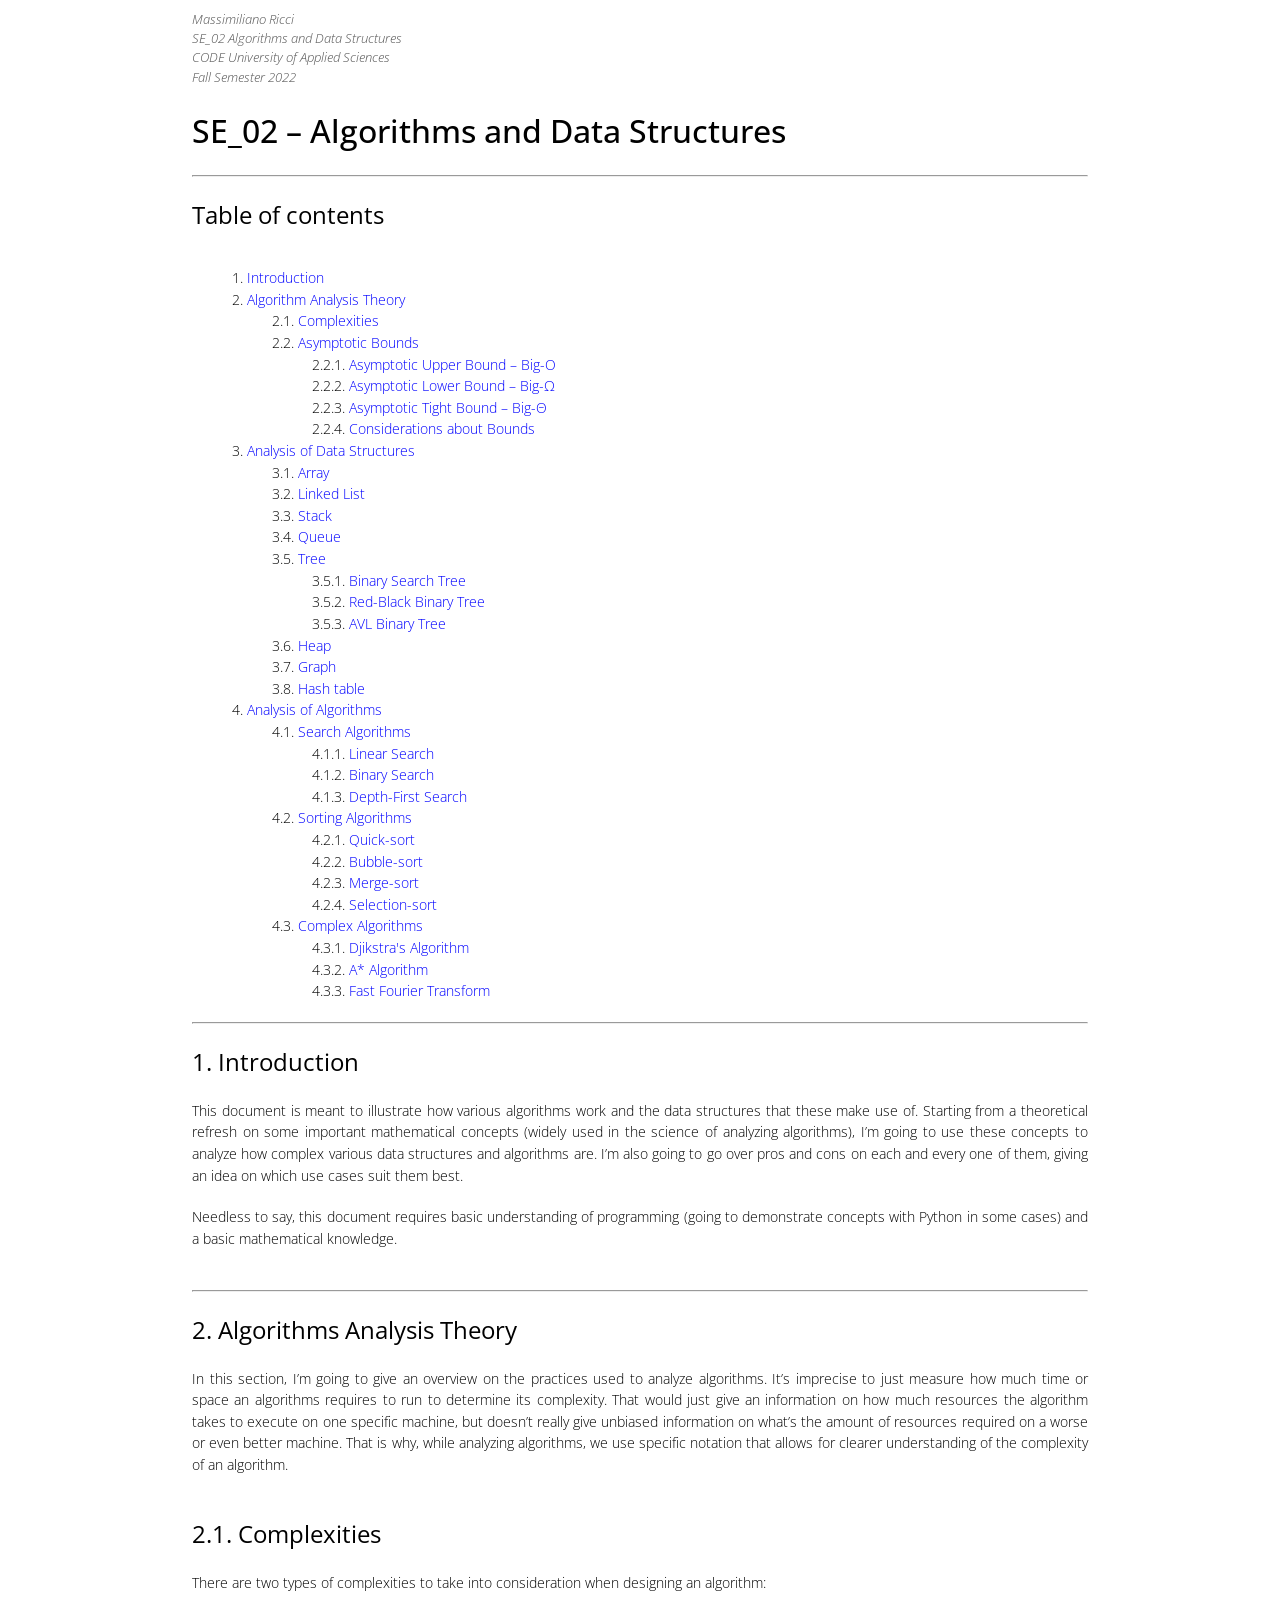
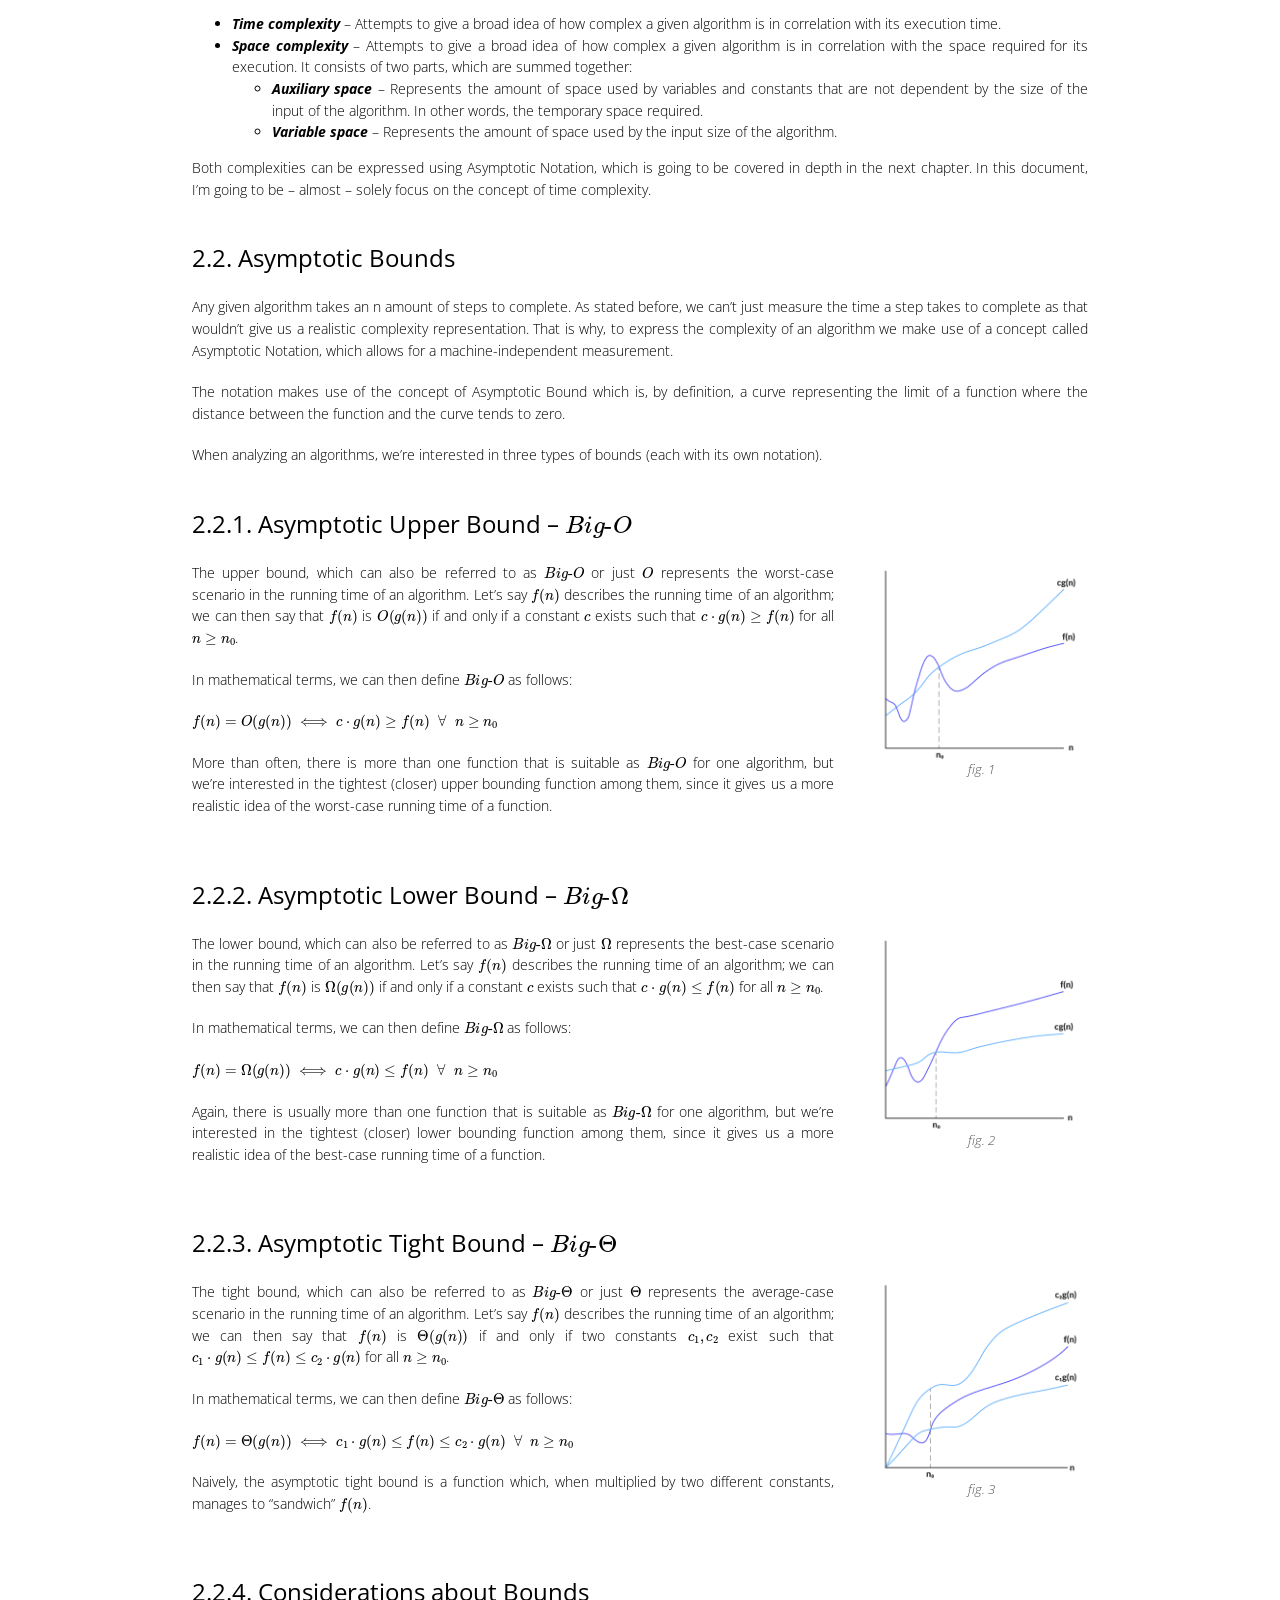
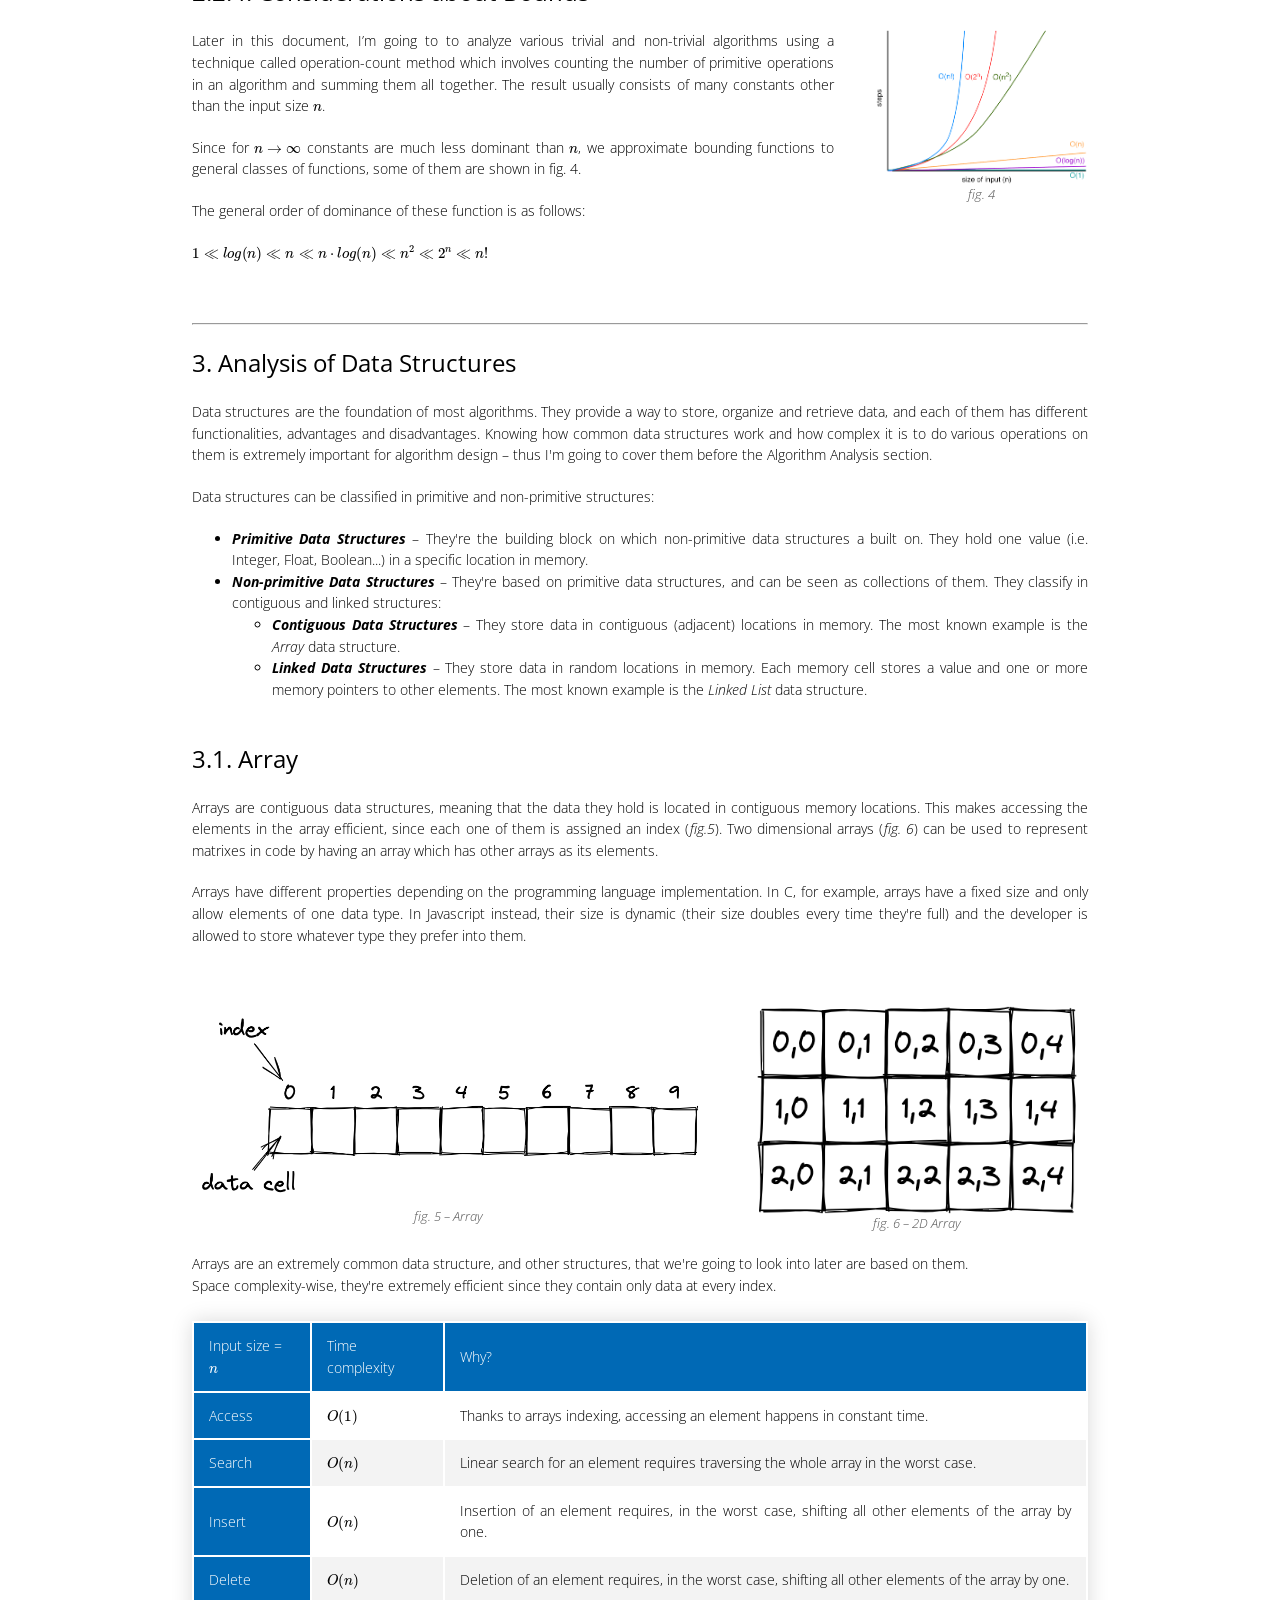
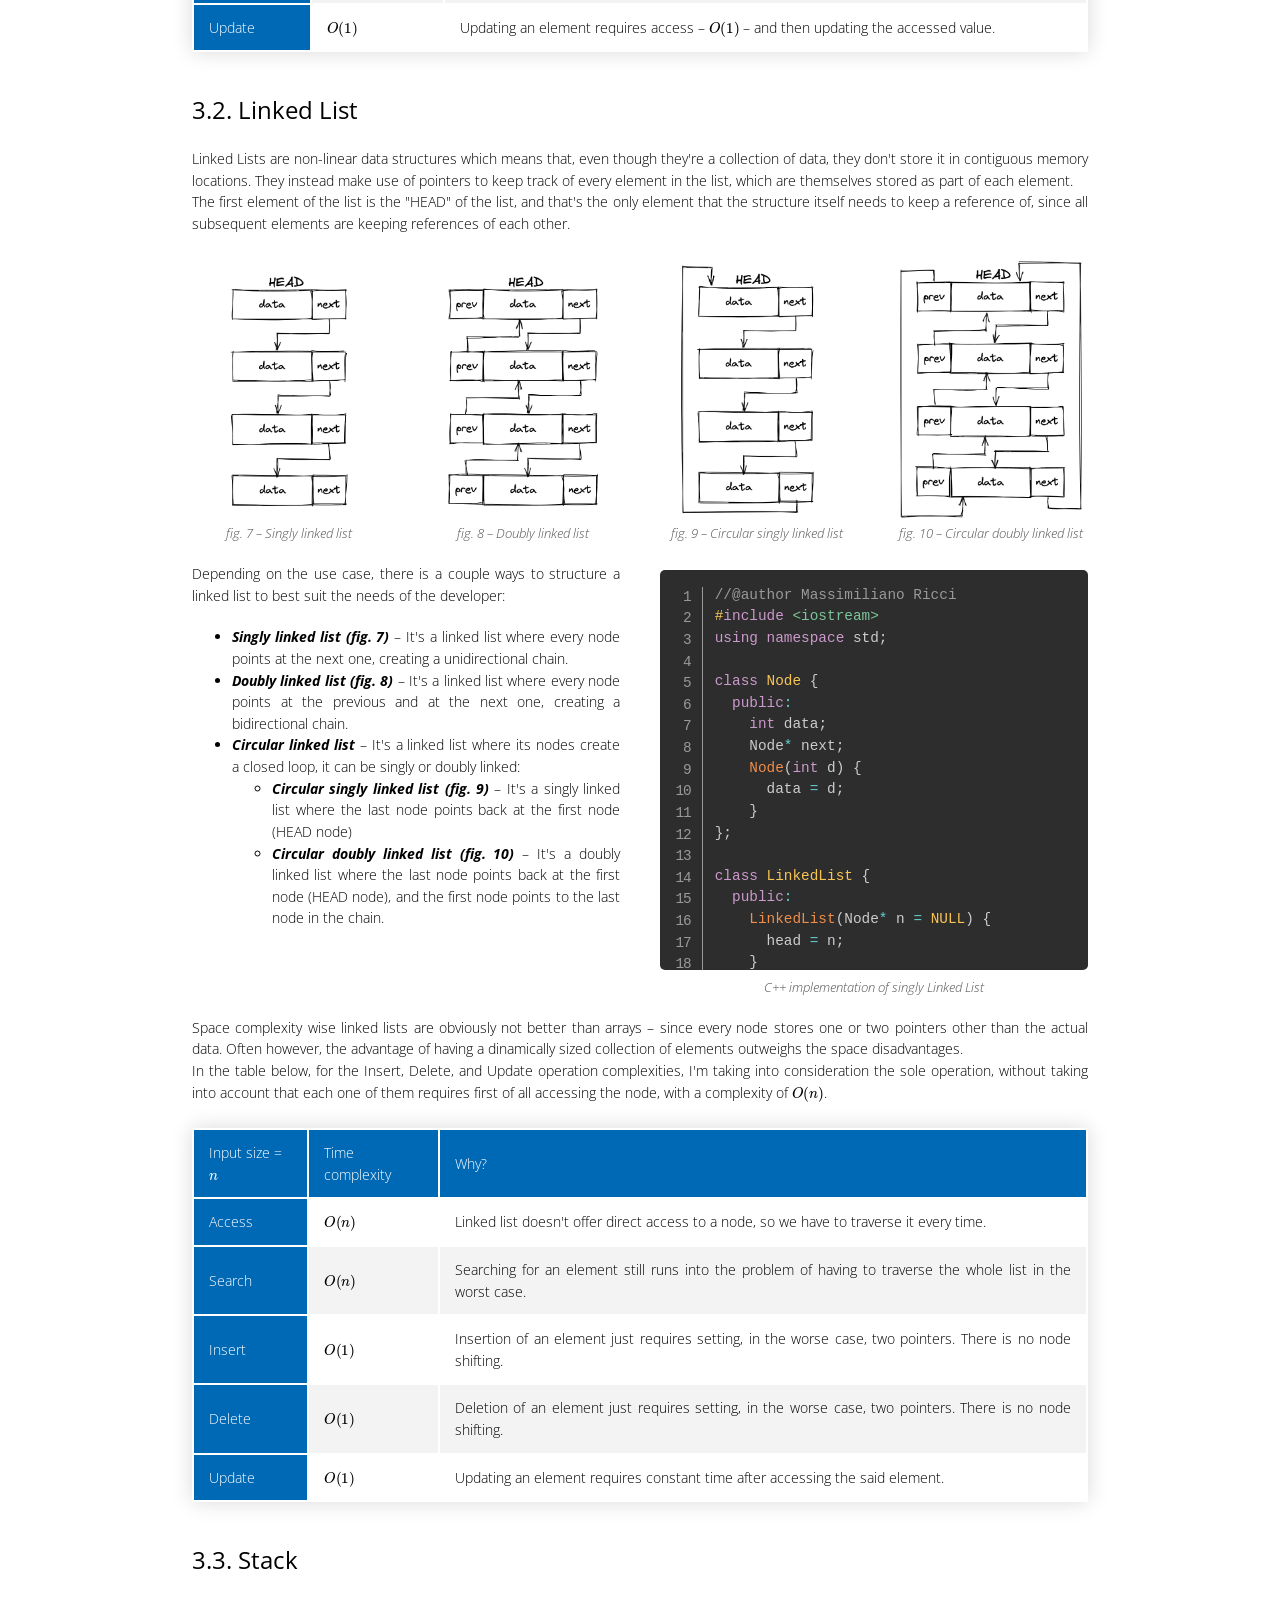
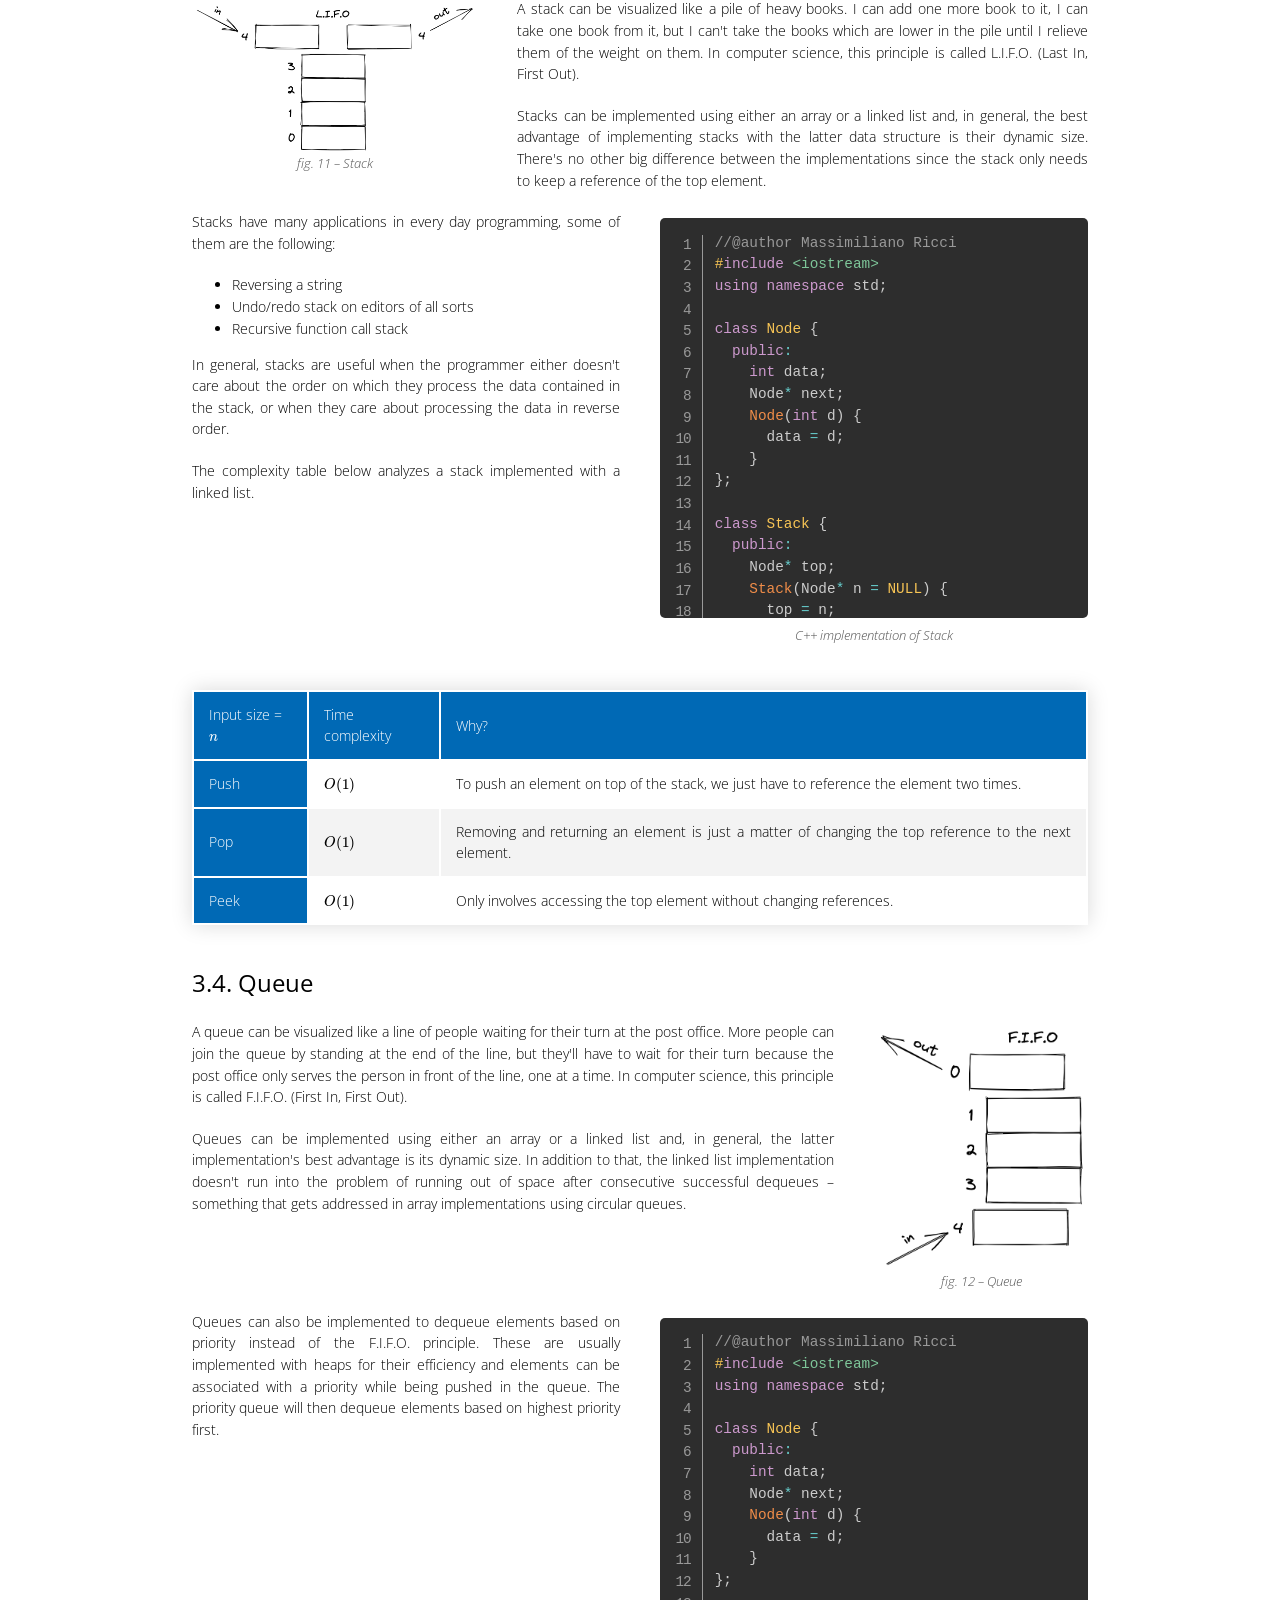
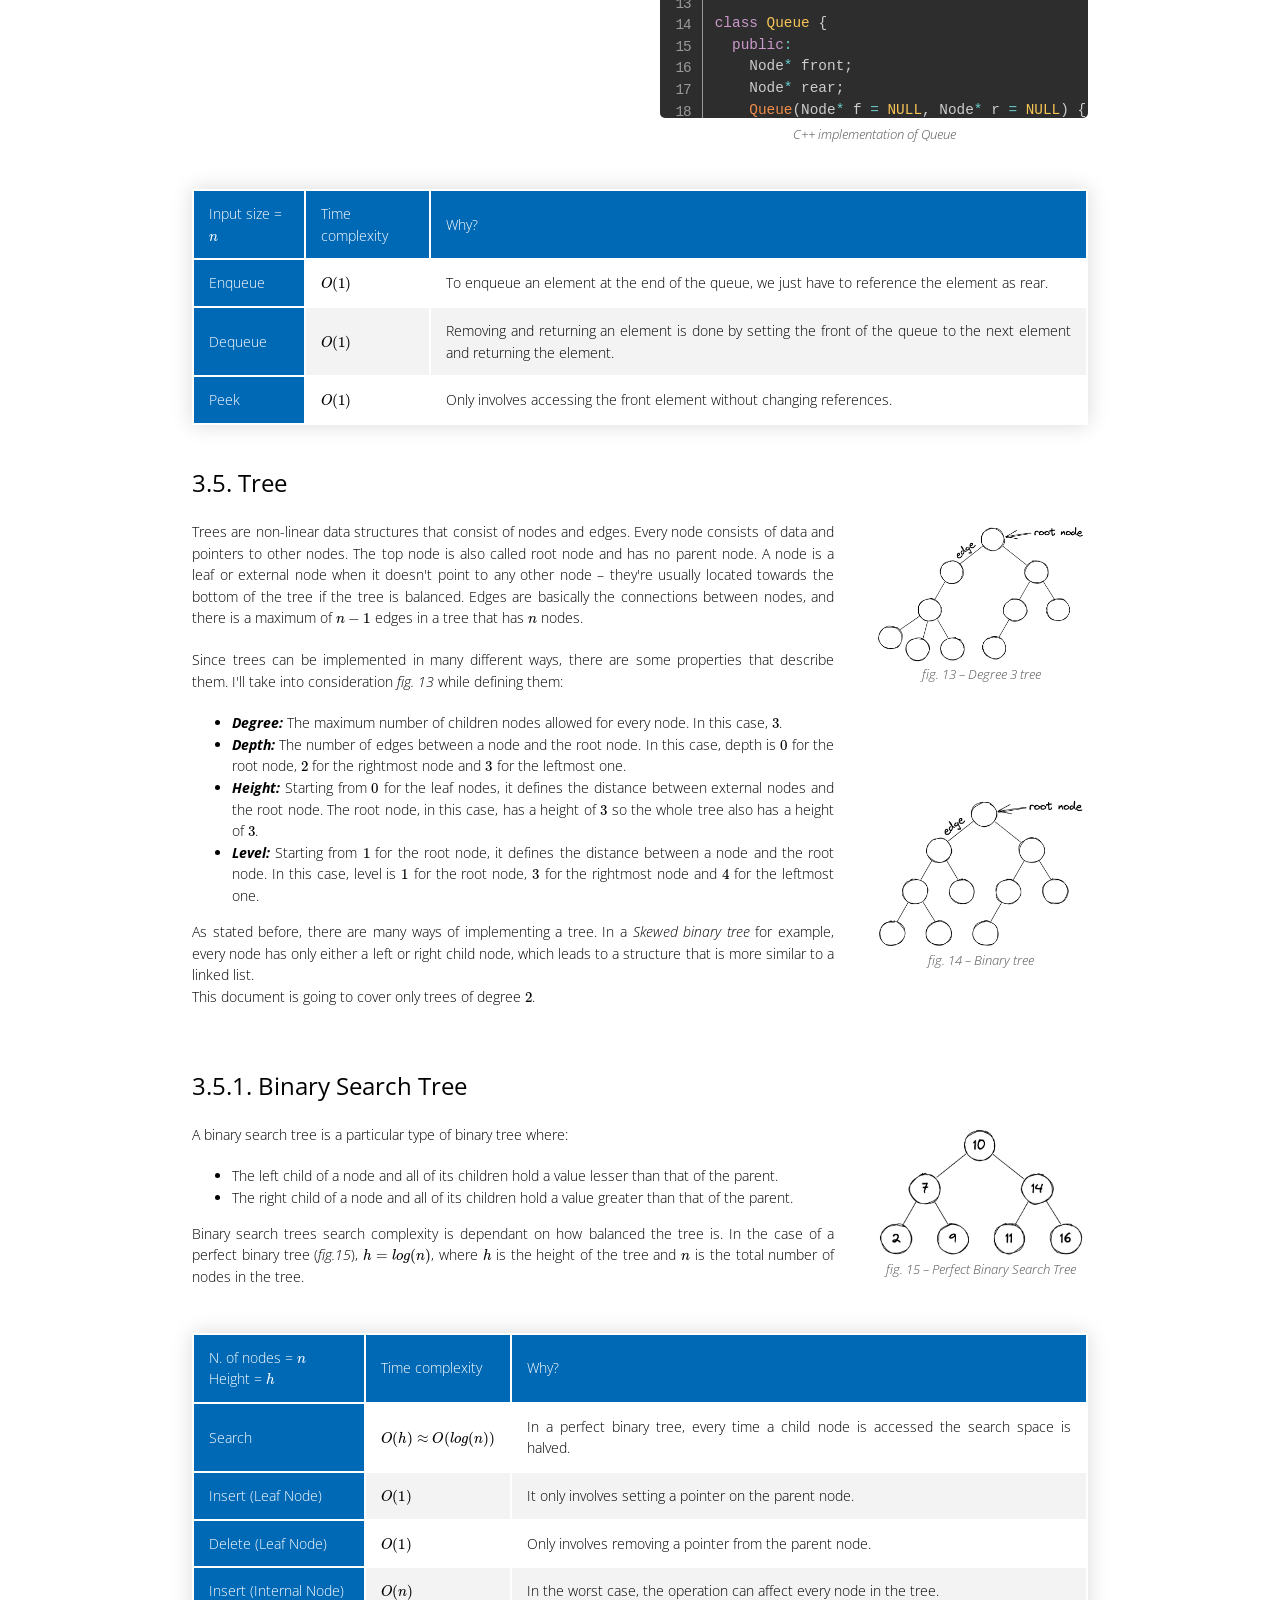
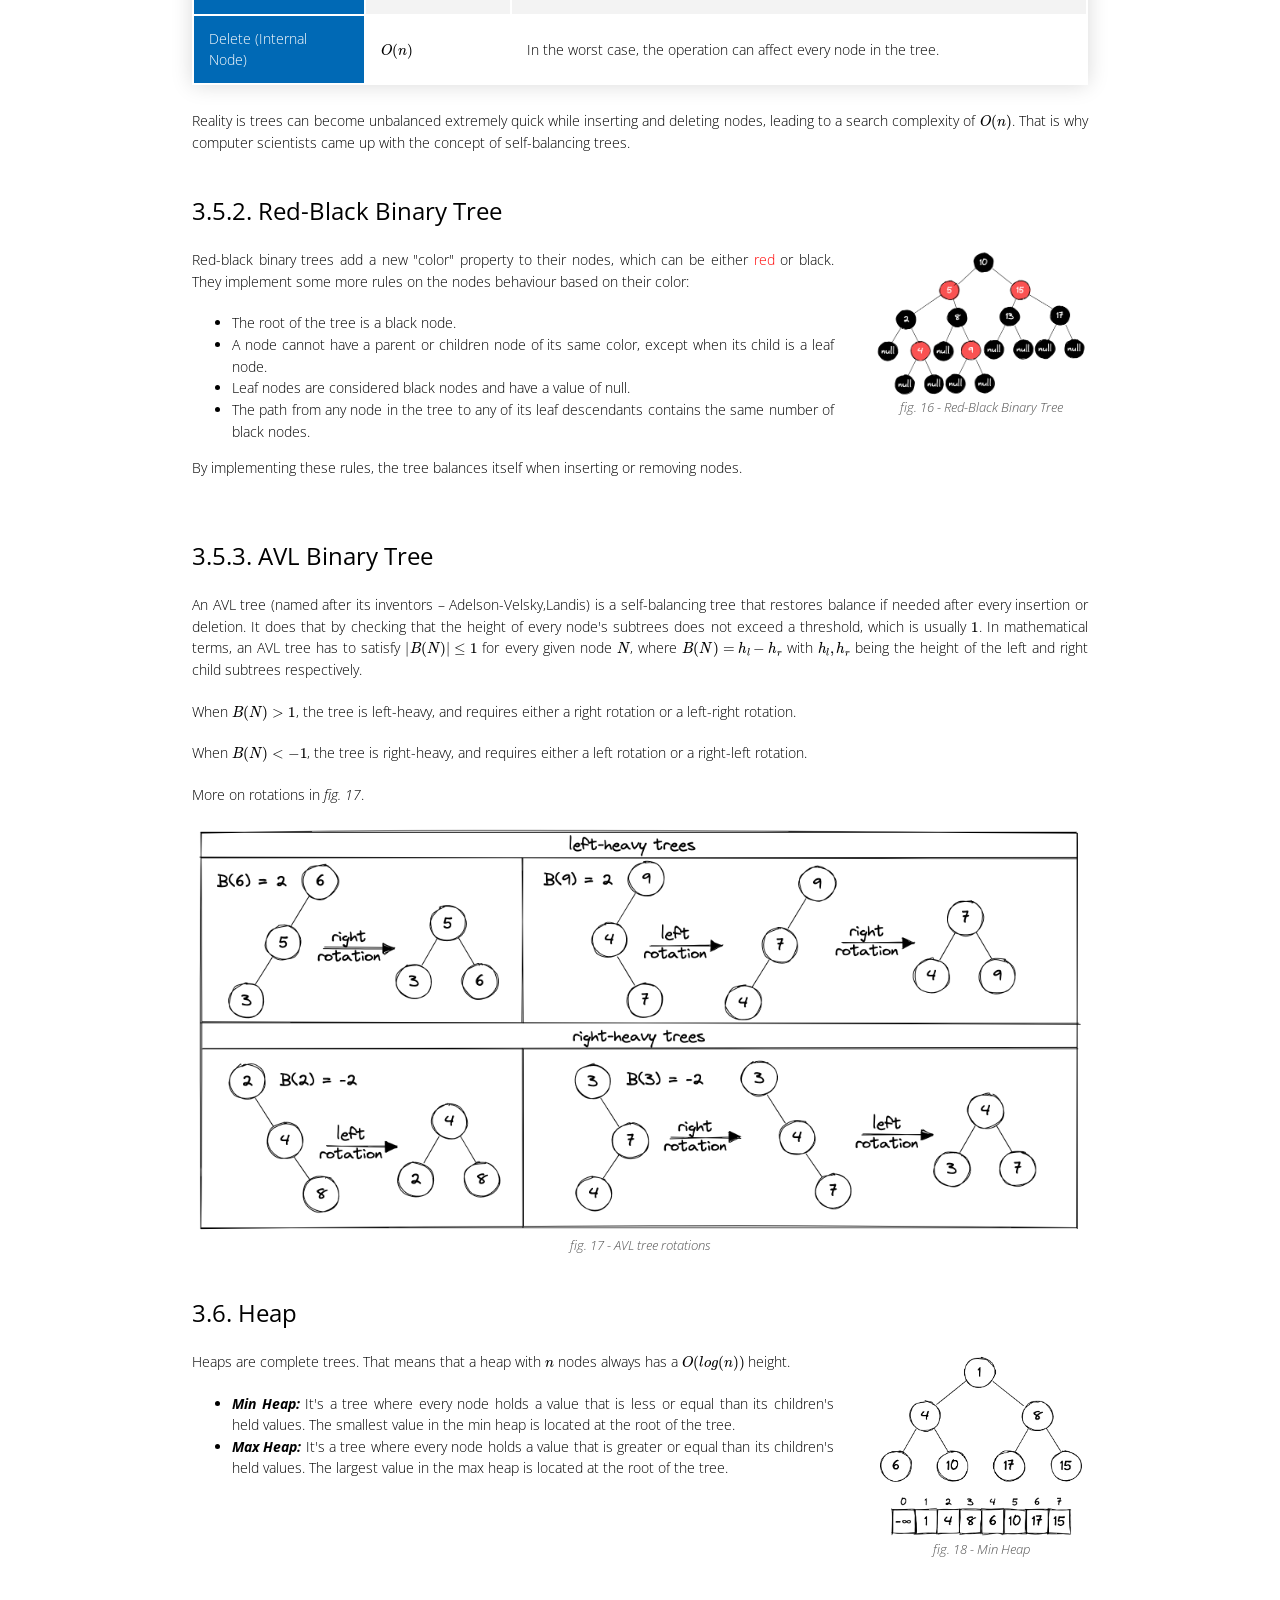
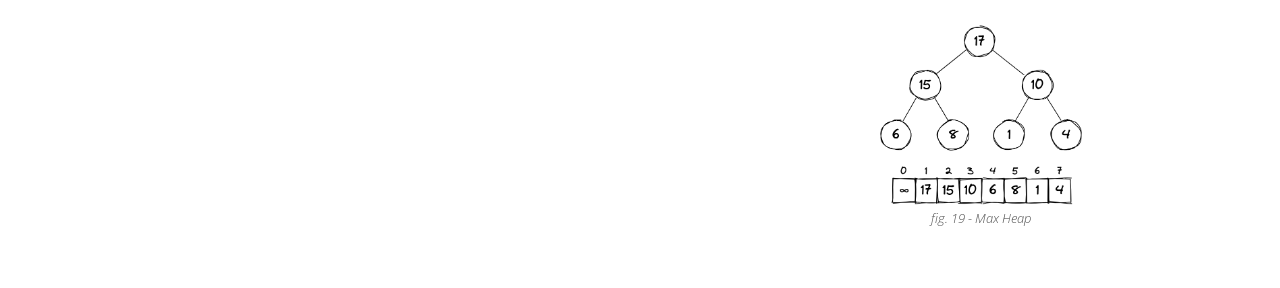
==== commit ab0c1a4a: "a" ====
--- a/index.html
+++ b/index.html
@@ -48,7 +48,6 @@
             <li><a href="#linked">Linked List</a></li>
             <li><a href="#stack">Stack</a></li>
             <li><a href="#queue">Queue</a></li>
-            <li><a href="#graph">Graph</a></li>
             <li><a href="#tree">Tree</a>
               <ol>
                 <li><a href="#bst">Binary Search Tree</a></li>
@@ -57,16 +56,17 @@
               </ol>
             </li>
             <li><a href="#heap">Heap</a></li>
+            <li><a href="#graph">Graph</a></li>
             <li><a href="#hash">Hash table</a></li>
           </ol>
         </li>
-        <li><a href="#aa">Analysis of Algorithms</a>
+        <li><a href="#">Analysis of Algorithms</a>
           <ol>
-            <li><a href="#search">Search Algorithms</a>
+            <li><a href="#">Search Algorithms</a>
               <ol>
-                <li><a href="#linsearch">Linear Search</a></li>
-                <li><a href="#binsearch">Binary Search</a></li>
-                <li><a href="#jumpsearch">Jump Search</a></li>
+                <li><a href="#">Linear Search</a></li>
+                <li><a href="#">Binary Search</a></li>
+                <li><a href="#">Depth-First Search</a></li>
               </ol>
             </li>
             <li><a href="#">Sorting Algorithms</a>
@@ -79,8 +79,7 @@
             </li>
             <li><a href="#">Complex Algorithms</a>
               <ol>
-                <li><a href="#">Rat in a maze Algorithm</a></li>
-                <li><a href="#">Dijkstra's Algorithm</a></li>
+                <li><a href="#">Djikstra's Algorithm</a></li>
                 <li><a href="#">A* Algorithm</a></li>
                 <li><a href="#">Fast Fourier Transform</a></li>
               </ol>
@@ -159,7 +158,7 @@
         <div>
           <p>The tight bound, which can also be referred to as \(Big\mbox{-}\Theta\) or just \(\Theta\) represents the average-case scenario in the running time of an algorithm. Let’s say \(f(n)\) describes the running time of an algorithm; we can then say that \(f(n)\) is \(\Theta(g(n))\) if and only if two constants \(c_1, c_2\) exist such that \(c_1 \cdot g(n) \leq f(n) \leq c_2 \cdot g(n)\) for all \(n \geq n_0\).</p>
           <p>In mathematical terms, we can then define \(Big\mbox{-}\Theta\) as follows:</p>
-          <p>\(f(n) = \Theta(g(n)) \iff c_1 \cdot g(n) \leq f(n) \) \(  \leq c_2 \cdot g(n) \;\; \forall \;\; n \geq n_0\)</p>
+          <p>\(f(n) = \Theta(g(n)) \iff c_1 \cdot g(n) \leq f(n) \leq c_2 \cdot g(n) \;\; \forall \;\; n \geq n_0\)</p>
           <p>Naively, the asymptotic tight bound is a function which, when multiplied by two different constants, manages to “sandwich” \(f(n)\).</p>
         </div>
         <div>
@@ -334,14 +333,14 @@
     </div>
     <div id="stack" class="section">
       <p class="subtitle">3.3. Stack</p>
-      <div class="text_img_aligned">
+      <div class="text_img_aligned" style="grid-template-columns: 1fr 2fr;">
+        <div>
+          <img src="img/stack.png" alt="Figure depicting a Stack">
+          <p class="img_caption">fig. 11 – Stack</p>
+        </div>
         <div>
           <p>A stack can be visualized like a pile of heavy books. I can add one more book to it, I can take one book from it, but I can't take the books which are lower in the pile until I relieve them of the weight on them. In computer science, this principle is called L.I.F.O. (Last In, First Out).</p>
           <p>Stacks can be implemented using either an array or a linked list and, in general, the best advantage of implementing stacks with the latter data structure is their dynamic size. There's no other big difference between the implementations since the stack only needs to keep a reference of the top element.</p>
-        </div>
-        <div>
-          <img src="img/stack.png" alt="Figure depicting a Stack">
-          <p class="img_caption">fig. 11 – Stack</p>
         </div>
       </div>
       <div class="text_code">
@@ -436,127 +435,12 @@
         </tbody>
       </table>
     </div>
-    <div id="graph" class="section">
-      <p class="subtitle">3.5. Graph</p>
-      <div class="text_four_images_below">
-        <div>
-          <p>Graphs are a non-linear data structure which consists of vertices and edges connecting them. They're the base of other data structures like <a href="#tree">trees</a> and <a href="#heap">heaps</a>. Graphs can be used to model real life relationships between entities of any type. For example, an undirected graph can be used to represent friendships in a social network, or a weighted directed graph could represent a road network. They're generally not space efficient and time complexity of operations depends on the way they're implemented. Mathematically, a graph is represented with the notation:</p>
-          <div>
-            $$
-            G = (V, E)
-            $$
-          </div>
-          <p>Where \(V\) is a set of vertices and \(E\) a set of edges. Every edge is an ordered pair of vertices.</p>
-        </div>
-        <div>
-          <img src="img/graph.png" alt="Figure depicting a graph">
-          <p class="img_caption">fig. 13 - Graph</p>
-        </div>
-        <div>
-          <img src="img/acyclicalgraph.png" alt="Figure depicting an acyclical graph">
-          <p class="img_caption">fig. 14 - Acyclycal graph</p>
-        </div>
-        <div>
-          <img src="img/directedgraph.png" alt="Figure depicting a directedgraph">
-          <p class="img_caption">fig. 15 - Directed graph</p>
-        </div>
-        <div>
-          <img src="img/weightedgraph.png" alt="Figure depicting a weighted graph">
-          <p class="img_caption">fig. 16 - Weighted graph</p>
-        </div>
-      </div>
-      <div>
-        <p>They can be represented in two ways:</p>
-          <ul>
-            <li><i><b>Adjacency Matrix:</b></i> It's a two-dimensional array where the rows and columns represent the vertices of the graph. The value at index \([i][j]\) is \(1\) if there's an edge between vertex \(i\) and vertex \(j\), and \(0\) otherwise. To represent the graph in <i>fig. 13</i>:</li>
-            <div>
-              <img src="img/adjmatrix.png" alt="Adjacency matrix for graph in fig. 13" style="margin: auto; max-height: 300px;">
-            </div>
-            <li><i><b>Adjacency List:</b></i> It's an array of linked lists, where every linked list represents one vertex. Every element in the linked list represents one adjacent vertex. To represent the graph in <i>fig. 13</i>:</li>
-            <div>
-              <img src="img/adjlist.png" alt="Adjacency list for graph in fig. 13" style="margin: auto; max-height: 300px;">
-            </div>
-          </ul>
-        <p>Graphs have various adjectives, based on the properties they have. Here's a few of them:</p>
-        <ul>
-          <li><i><b>Complete:</b></i> A graph is complete when every vertex is connected to every other vertex.</li>
-          <li><i><b>Acyclical:</b></i> A graph is acyclical if it doesn't have any cycles. <i>fig. 14</i> is an example of an acyclical graph.</li>
-          <li><i><b>Directed:</b></i> A graph is directed if the edges have a direction. <i>fig. 15</i> is an example of a directed graph.</li>
-          <li><i><b>Undirected:</b></i> A graph is undirected if the edges have no direction. That means that the edges are bidirectional.</li>
-          <li><i><b>Weighted:</b></i> A graph is weighted if the edges have a weight associated with them. <i>fig. 16</i> is an example of a weighted graph.</li>
-        </ul>
-      </div>
-      <p>Graphs stored with adjacency matrices have a space complexity of \(O(|V|^2)\), and the time complexity of the implementation is described in the table below. Since \(V\) and \(E\) are sets, the "\(|\)" symbol is needed to imply cardinality.</p>
-      <table>
-        <thead>
-          <tr>
-            <th>Vertices = \(V\)<br>Edges = \(E\)</th>
-            <th>Time complexity</th>
-            <th>Why?</th>
-          </tr>
-        </thead>
-        <tbody>
-          <tr>
-            <td>Add vertex</td>
-            <td>\(O(|V|^2)\)</td>
-            <td>Arrays have a fixed size, and by adding a vertex we have to copy the whole matrix over.</td>
-          </tr>
-          <tr>
-            <td>Add edge</td>
-            <td>\(O(1)\)</td>
-            <td>To add an edge between two existing vertices, we just need to access (\(O(1)\)) and change \(0\) to \(1\).</td>
-          </tr>
-          <tr>
-            <td>Remove vertex</td>
-            <td>\(O(|V|^2)\)</td>
-            <td>In the worst case, all columns in the matrix have to be shifted down by one, before removing one column and one row.</td>
-          </tr>
-          <tr>
-            <td>Remove edge</td>
-            <td>\(O(1)\)</td>
-            <td>To remove an edge between two existing vertices, we just need to access (\(O(1)\)) and change \(1\) to \(0\).</td>
-          </tr>
-        </tbody>
-      </table>
-      <p>Graphs stored with adjacency lists have a space complexity of \(O(|V|+|E|)\). The time complexity of the implementation is described in the table below.</p>
-      <table>
-        <thead>
-          <tr>
-            <th>Vertices = \(V\)<br>Edges = \(E\)</th>
-            <th>Time complexity</th>
-            <th>Why?</th>
-          </tr>
-        </thead>
-        <tbody>
-          <tr>
-            <td>Add vertex</td>
-            <td>\(O(|V|)\)</td>
-            <td>Arrays have a fixed size, and by adding a vertex we have to copy the whole array over.</td>
-          </tr>
-          <tr>
-            <td>Add edge</td>
-            <td>\(O(1)\)</td>
-            <td>To add an edge between two existing vertices, we just need to access (\(O(1)\)) and add the edge to the list accordingly.</td>
-          </tr>
-          <tr>
-            <td>Remove vertex</td>
-            <td>\(O(|V|+|E|)\)</td>
-            <td>To remove a vertex we might have to iterate over every vertex, and then over every vertice's edge.</td>
-          </tr>
-          <tr>
-            <td>Remove edge</td>
-            <td>\(O(1)\)</td>
-            <td>To remove an edge between two existing vertices, we just need to access (\(O(1)\)) and remove the edge from the list accordingly.</td>
-          </tr>
-        </tbody>
-      </table>
-    </div>
     <div id="tree" class="section">
-      <p class="subtitle">3.6. Tree</p>
+      <p class="subtitle">3.5. Tree</p>
       <div class="text_twoimg_aligned">
         <div>
           <p>Trees are non-linear data structures that consist of nodes and edges. Every node consists of data and pointers to other nodes. The top node is also called root node and has no parent node. A node is a leaf or external node when it doesn't point to any other node – they're usually located towards the bottom of the tree if the tree is balanced. Edges are basically the connections between nodes, and there is a maximum of \(n - 1\) edges in a tree that has \(n\) nodes.</p>
-          <p>Since trees can be implemented in many different ways, there are some properties that describe them. I'll take into consideration <i>fig. 17</i> while defining them: </p>
+          <p>Since trees can be implemented in many different ways, there are some properties that describe them. I'll take into consideration <i>fig. 13</i> while defining them: </p>
           <ul>
             <li><i><b>Degree: </b></i>The maximum number of children nodes allowed for every node. In this case, \(3\).</li>
             <li><i><b>Depth: </b></i>The number of edges between a node and the root node. In this case, depth is \(0\) for the root node, \(2\) for the rightmost node and \(3\) for the leftmost one.</li>
@@ -568,16 +452,16 @@
         </div>
         <div>
           <img src="img/nonbinarytree.png" alt="Figure depicting a degree three tree">
-          <p class="img_caption">fig. 17 – Degree 3 tree</p>
+          <p class="img_caption">fig. 13 – Degree 3 tree</p>
         </div>
         <div>
           <img src="img/unbalancedtree.png" alt="Figure depicting an degree two tree">
-          <p class="img_caption">fig. 18 – Binary tree</p>
+          <p class="img_caption">fig. 14 – Binary tree</p>
         </div>
       </div>
     </div>
     <div id="bst" class="section">
-      <p class="subtitle">3.6.1. Binary Search Tree</p>
+      <p class="subtitle">3.5.1. Binary Search Tree</p>
       <div class="text_img_aligned">
         <div>
           <p>A binary search tree is a particular type of binary tree where:</p>
@@ -585,11 +469,11 @@
             <li>The left child of a node and all of its children hold a value lesser than that of the parent.</li>
             <li>The right child of a node and all of its children hold a value greater than that of the parent.</li>
           </ul>
-          <p>Binary search trees search complexity is dependant on how balanced the tree is. In the case of a perfect binary tree (<i>fig.19</i>), \(h = log(n)\), where \(h\) is the height of the tree and \(n\) is the total number of nodes in the tree.</p>
+          <p>Binary search trees search complexity is dependant on how balanced the tree is. In the case of a perfect binary tree (<i>fig.15</i>), \(h = log(n)\), where \(h\) is the height of the tree and \(n\) is the total number of nodes in the tree.</p>
         </div>
         <div>
           <img src="img/binsearchtree.png" alt="Figure depicting a Perfect Binary search tree">
-          <p class="img_caption">fig. 19 – Perfect Binary Search Tree</p>
+          <p class="img_caption">fig. 15 – Perfect Binary Search Tree</p>
         </div>
       </div>
       <table>
@@ -631,7 +515,7 @@
       <p>Reality is trees can become unbalanced extremely quick while inserting and deleting nodes, leading to a search complexity of \(O(n)\). That is why computer scientists came up with the concept of self-balancing trees.</p>
     </div>
     <div id="rbt" class="section">
-      <p class="subtitle">3.6.2. Red-Black Binary Tree</p>
+      <p class="subtitle">3.5.2. Red-Black Binary Tree</p>
       <div class="text_img_aligned">
         <div>
           <p>Red-black binary trees add a new "color" property to their nodes, which can be either <span style="color: red;">red</span> or black. They implement some more rules on the nodes behaviour based on their color:</p>
@@ -645,224 +529,45 @@
         </div>
         <div>
           <img src="img/rbtree.png" alt="Figure depicting a red-black binary tree">
-          <p class="img_caption">fig. 20 - Red-Black Binary Tree</p>
+          <p class="img_caption">fig. 16 - Red-Black Binary Tree</p>
         </div>
       </div>
     </div>
     <div id="avl" class="section">
-      <p class="subtitle">3.6.3. AVL Binary Tree</p>
+      <p class="subtitle">3.5.3. AVL Binary Tree</p>
       <div class="text_img_below">
         <div>
           <p>An AVL tree (named after its inventors – Adelson-Velsky,Landis) is a self-balancing tree that restores balance if needed after every insertion or deletion. It does that by checking that the height of every node's subtrees does not exceed a threshold, which is usually \(1\). In mathematical terms, an AVL tree has to satisfy \(|B(N)| \leq 1\) for every given node \(N\), where \(B(N) = h_l - h_r\) with \(h_l, h_r\) being the height of the left and right child subtrees respectively. </p>
           <p>When \(B(N) > 1\), the tree is left-heavy, and requires either a right rotation or a left-right rotation.</p>
           <p>When \(B(N) < -1\), the tree is right-heavy, and requires either a left rotation or a right-left rotation.</p>
-          <p>More on rotations in <i>fig. 21</i>.</p>
+          <p>More on rotations in <i>fig. 17</i>.</p>
         </div>
         <div>
           <img src="img/avlrotations.png" alt="Figure depicting AVL tree rotations">
-          <p class="img_caption">fig. 21 - AVL tree rotations</p>
+          <p class="img_caption">fig. 17 - AVL tree rotations</p>
         </div>
       </div>
     </div>
     <div id="heap" class="section">
-      <p class="subtitle">3.7. Heap</p>
+      <p class="subtitle">3.6. Heap</p>
       <div class="text_twoimg_aligned">
         <div>
-          <p>Heaps are data structures that are commonly used in Heap Sort and to implement Priority queues. They can be implemented in two different ways:</p>
+          <p>Heaps are complete trees. That means that a heap with \(n\) nodes always has a \(O(log(n))\) height. </p>
           <ul>
             <li><i><b>Min Heap:</b></i> It's a tree where every node holds a value that is less or equal than its children's held values. The smallest value in the min heap is located at the root of the tree.</li>
             <li><i><b>Max Heap:</b></i> It's a tree where every node holds a value that is greater or equal than its children's held values. The largest value in the max heap is located at the root of the tree.</li>
           </ul>
-          <p>Heaps are complete trees. That means that a heap with \(n\) nodes always has a \(O(log(n))\) height. In an array implementation:</p>
-          <ul>
-            <li>The root node is stored on index \(1\) and subsequent nodes are stored in order of level traversal from left to right.</li>
-            <li>The element at index \(0\) is often left unused. This is a convention that is not always respected, but it makes the following point more straight-forward.</li>
-            <li>Any node at a given index \(i\) has the following properties:
-              <ul>
-                <li>Its left child is located at index \(2i\)</li>
-                <li>Its right child is located at index \(2i + 1\)</li>
-                <li>Its parent is located at index \(\lfloor i / 2\rfloor\)</li>
-              </ul>
-            </li>
-          </ul>
+          
         </div>
         <div>
           <img src="img/minheap.png" alt="Figure depicting a min heap">
-          <p class="img_caption">fig. 22 - Min Heap</p>
+          <p class="img_caption">fig. 18 - Min Heap</p>
         </div>
         <div>
           <img src="img/maxheap.png" alt="Figure depicting a max heap">
-          <p class="img_caption">fig. 23 - Max Heap</p>
-        </div>
-      </div>
-      <div>
-        <p>The process of "sorting" an unordered array to follow heap's rules is usually referred to as "building" the heap. It's a recursive process that starts from the bottom of the tree (\(h=0\)) and works its way to the top. For every subtree iteration, the root value is compared to its children values and bubbled down if needed.</p>
-      </div>
-      <div>
-        <pre data-src="src/code/heap.cpp"></pre>
-        <p class="img_caption">C++ implementation of Min and Max Heap</p>
-      </div>
-      <table>
-        <thead>
-          <tr>
-            <th>N. of nodes = \(n\) <br> Height = \(h\)</th>
-            <th>Time complexity</th>
-            <th>Why?</th>
-          </tr>
-        </thead>
-        <tbody>
-          <tr>
-            <td>Search</td>
-            <td>\(O(n)\)</td>
-            <td>Searching a non-root element might require searching through every node in the heap.</td>
-          </tr>
-          <tr>
-            <td>Insert</td>
-            <td>\(O(h) \approx O(log(n))\)</td>
-            <td>First, the node is appended to the end of the array. Then, it is bubbled up by comparing it to its parent node until heap's properties are restored.</td>
-          </tr>
-          <tr>
-            <td>Delete</td>
-            <td>\(O(h) \approx O(log(n))\)</td>
-            <td>First, the node is swapped with the last element of the heap, then removed. Then, the swapped node is bubbled up or sifted down to restore heap properties.</td>
-          </tr>
-        </tbody>
-      </table>
-    </div>
-    <div id="hash" class="section">
-      <p class="subtitle">3.8. Hash Table</p>
-      <div class="text_img_aligned">
-        <div>
-          <p>A Hash Table is a key-value pair based data structure which uses hash functions that return an integer \(i\) which is then used to store the data in an array at index \(i\). Hash functions work by doing operations on the key value which are not reversible (i.e. impossible to derive the key from the hash).</p>
-        </div>
-        <div>
-          <img src="img/hashtable.png" alt="Figure depicting a hash table">
-          <p class="img_caption">fig. 24 - Hash table</p></div>
-      </div>
-      <div>
-        <p>Sometimes, the hash function generates an index that is already occupied by another key-value pair. That is called collision, and there's various ways to address the issue:</p>
-        <ul>
-          <li><i><b>Linear/quadratic probing:</b></i> When a collision occurs, linear probing searches for the first available empty index. Quadratic probing does the same but "skips" indexes by incrementing an integer quadratically until there's no collision.</li>
-          <li><i><b>Double hashing:</b></i> Generates a new hash when a collision occurs. More efficient than Linear/quadratic probing but inconsistent.</li>
-          <li><i><b>Chaining:</b></i> Chaining stores the new key-value pair on the index even if there is a collision. The pairs are stored in a linked list.</li>
-        </ul>
-        <p>The time complexity in the table below refers to a hash table that uses chaining to deal with collisions.</p>
-      </div>
-      <table>
-        <thead>
-          <tr>
-            <th>Input size = \(n\)</th>
-            <th>Time complexity</th>
-            <th>Why?</th>
-          </tr>
-        </thead>
-        <tbody>
-          <tr>
-            <td>Search</td>
-            <td>\(O(1)\)</td>
-            <td>Searching for a key value pair is done by hashing the key and then accessing the index generated by the function.</td>
-          </tr>
-          <tr>
-            <td>Insert</td>
-            <td>\(O(1)\)</td>
-            <td>Inserting only involves hashing the key and inserting the pair at the index returned by the hash function.</td>
-          </tr>
-          <tr>
-            <td>Delete</td>
-            <td>\(O(1)\)</td>
-            <td>Deleting works by first finding the index of the pair by hashing the key and then setting the array location to null.</td>
-          </tr>
-        </tbody>
-      </table>
-    </div>
-    <hr>
-    <div id="aa" class="section">
-      <div>
-        <p class="subtitle">4. Analysis of Algorithms</p>
-        <p>Many aspects of our digital lives are controlled by algorithms – from the search function of a music streaming service to a navigation app that guides us to our destination.</p>
-        <p>Because there's so many possible applications for algorithms in everyday life, various design techniques distinguish the multitude of algorithms ever created: </p>
-        <ul>
-          <li><i><b>Brute force algorithms:</b></i> There's no real technique involved here – these algorithms just try every possible combination and stop executing when they find a solution. <a href="#linsearch">Linear search</a> is a good example.</li>
-          <li><i><b>Greedy algorithms:</b></i> They're algorithms that always follow the optimal path, without regards of the efficiency of the final solution. <a href="#dijkstra"> Dijkstra's algorithm</a> is an example of greedy algorithm.</li>
-          <li><i><b>Backtracking algorithms:</b></i> Backtracking algorithms are usually recursive algorithms that try to work towards a solution by combining multiple steps. If a part of the solution doesn't lead to a final solution, it is removed and another solution is looked for. They're usually implemented in combination of <i>dynamic programming</i>, which is a technique that stores the results of a function with various inputs, so that, if the function is called with the same inputs again, the result is already stored and there is no need to run the function again. <a href="#rat">Rat in a Maze Algorithm</a> is a good example.</li>
-          <li><i><b>Divide and conquer algorithms:</b></i> These algorithms try to divide the problem in smaller sub-problems to solve those instead. In some algorithms, the sub-problems solutions are sometimes recombined in the final solution. <a href="#mergesort">Merge sort</a> is a classic divide and conquer algorithm.</li>
-        </ul>
-      </div>
-      <div class="text_img_aligned">
-        <div>
-          <p>Lastly, before diving into Algorithm Analysis, it is worth mentioning that many divide and conquer algorithm's time complexity can be calculated using the Master Theorem. It is a formula that helps solving recurrence relations of the form:</p>
-          <div>
-            $$
-            \begin{aligned}
-            T(n) &= aT(\frac{n}{b}) + f(n) \;\; \forall \;\; a \geq 1,\; b > 1,\; f(n) \geq 0
-            \end{aligned}
-            $$
-          </div>
-          <p>Where \(T(n)\) is the time complexity of the algorithm, \(a\) is the number of sub-problems, \(T(\frac{n}{b})\) is the runtime of each initial subproblem and \(f(n)\) is the time complexity of the algorithm's work done outside of the recursive calls.</p>
-        </div>
-        <div>
-          <img src="img/master.png" alt="Figure depicting a recursive call tree">
-          <p class="img_caption">fig. 25 - Master theorem tree</p>
-        </div>
-      </div>  
-      <div>
-        <p>At depth \(d\), a complete tree has \(a^d\) nodes and the maximum depth of a recursion tree is \(log_b(n)\).<br>That means that to find out how many leaves the tree has we can calculate \(a^{log_b(n)}\) which, for logarithms properties equals to \(n^{log_b(a)}\).</p>
-        <p>A running time of \(\Theta(n^{log_b a})\) follows.</p>
-        <p>Since in the master theorem – \(T(n) = aT(\frac{n}{b}) + f(n)\) – we're adding \(f(n)\) to the recursive calls complexity, the next step is comparing the two values and finding out which one dominates. There is three cases:</p>
-        <div>
-          $$
-          \begin{aligned}
-          &\text{Case 1: if} \; f(n) = O(n^{log_b a - \epsilon}) \;\; \forall \;\; \epsilon > 0 \text{, then} \; T(n) = \Theta(n^{log_b a})\\
-          &\text{Case 2: if} \; f(n) = \Theta(n^{log_b a}) \text{, then} \; T(n) = \Theta(n^{log_b a}log(n))\\
-          &\text{Case 3: if} \; f(n) = \Omega(n^{log_b a + \epsilon}) \;\; \forall \;\; \epsilon > 0 \text{, then} \; T(n) = \Theta(f(n))
-          \end{aligned}
-          $$     
-        </div>
-      </div>
-    </div>
-    <div id="search" class="section">
-      <p class="subtitle">4.1. Search Algorithms</p>
-      <p>Search algorithms are algorithms that try to find a specific element in a data structure. There are many different types of search algorithms, each with their own advantages and disadvantages.</p>
-    </div>
-    <div id="linsearch" class="section">
-      <p class="subtitle">4.1.1. Linear Search</p>
-      <p>Linear search is a very simple search algorithm that works by iterating through the data structure and comparing each element with the element we're looking for. If the element is found, the algorithm returns the index of the element. If the element is not found, the algorithm returns -1.</p>
-      <p>Linear search is a brute force algorithm, which means that it tries every possible combination and stops executing when it finds a solution.</p>
-      <div class="algo_analysis">
-        <div>
-          <pre data-src="src/code/linsearch.cpp"></pre>
-        </div>
-        <div>
-          <pre data-src="src/analysis/linsearch.txt" class="no-line-numbers"></pre>
-        </div>
-        <p class="img_caption">Analysis of Linear Search</p>
-      </div>
-      <table>
-        <thead>
-          <tr>
-            <th>Input size = \(n\)</th>
-            <th>Time complexity</th>
-            <th>Why?</th>
-          </tr>
-        </thead>
-        <tbody>
-          <tr>
-            <td>Worst case</td>
-            <td>\(O(n)\)</td>
-            <td>The worst case in linear search happens when the element is either at the last index or not present in the array.</td>
-          </tr>
-          <tr>
-            <td>Average case</td>
-            <td>\(\Theta(n)\)</td>
-            <td>The average case would be finding the element at index \(\frac{n}{2}\), so the average case still depends on the input size.</td>
-          </tr>
-          <tr>
-            <td>Best case</td>
-            <td>\(\Omega(1)\)</td>
-            <td>Deleting works by first finding the index of the pair by hashing the key and then setting the array location to null.</td>
-          </tr>
-        </tbody>
-      </table>
+          <p class="img_caption">fig. 19 - Max Heap</p>
+        </div>
+      </div>
     </div>
   </div>
 </body>
--- a/src/styles/style.css
+++ b/src/styles/style.css
@@ -32,11 +32,6 @@
 a:hover, 
 a:active {
   color:blue;
-}
-
-.toc > ol > li > a,
-.toc > ol > li > ol > li > a,
-.toc > ol > li > ol > li > ol > li > a {
   text-decoration: none;
 }
 
@@ -44,9 +39,8 @@
   margin: 25px auto;
   font-size: inherit;
   font-family: inherit;
+  min-width: 400px;
   box-shadow: 0 0 20px rgba(0, 0, 0, 0.15);
-  table-layout:fixed;
-  width:100%;
 }
 
 table thead tr,
@@ -78,7 +72,7 @@
 }
 
 .toc ol li {
-  display: block;
+  display: block
 }
 
 .toc ol li:before {
@@ -171,10 +165,6 @@
 
 .algo_analysis div:nth-of-type(2) pre {
   border-radius: 0px 5px 5px 0px;
-}
-
-.algo_analysis .img_caption {
-  grid-column: 1/3;
 }
 
 .info {
@@ -208,8 +198,6 @@
   right: 10px;
   width: 3vw;
   height: 3vw;
-  min-width: 50px;
-  min-height: 50px;
   background-image: url("../../img/top.svg");
   background-repeat: no-repeat;
   background-size: contain;
@@ -232,30 +220,4 @@
   .container {
     width: 90%;
   }
-
-  .top {
-    display: none;
-  }
-}
-
-@media only screen and (min-width: 1400px) {
-  .text_twoimg_aligned {
-    display: grid;
-    grid-template-columns: repeat(2, 1fr);
-    grid-template-rows: repeat(2, 1fr);
-    grid-gap: 40px;
-  }
-
-  .text_twoimg_aligned div:first-child {
-    grid-column: 1 / 3;
-  }
-
-  .top {
-    width: 70px;
-    height: 70px;
-  }
-
-  .top:hover {
-    transform: translateY(-15px);
-  }
-}
+}
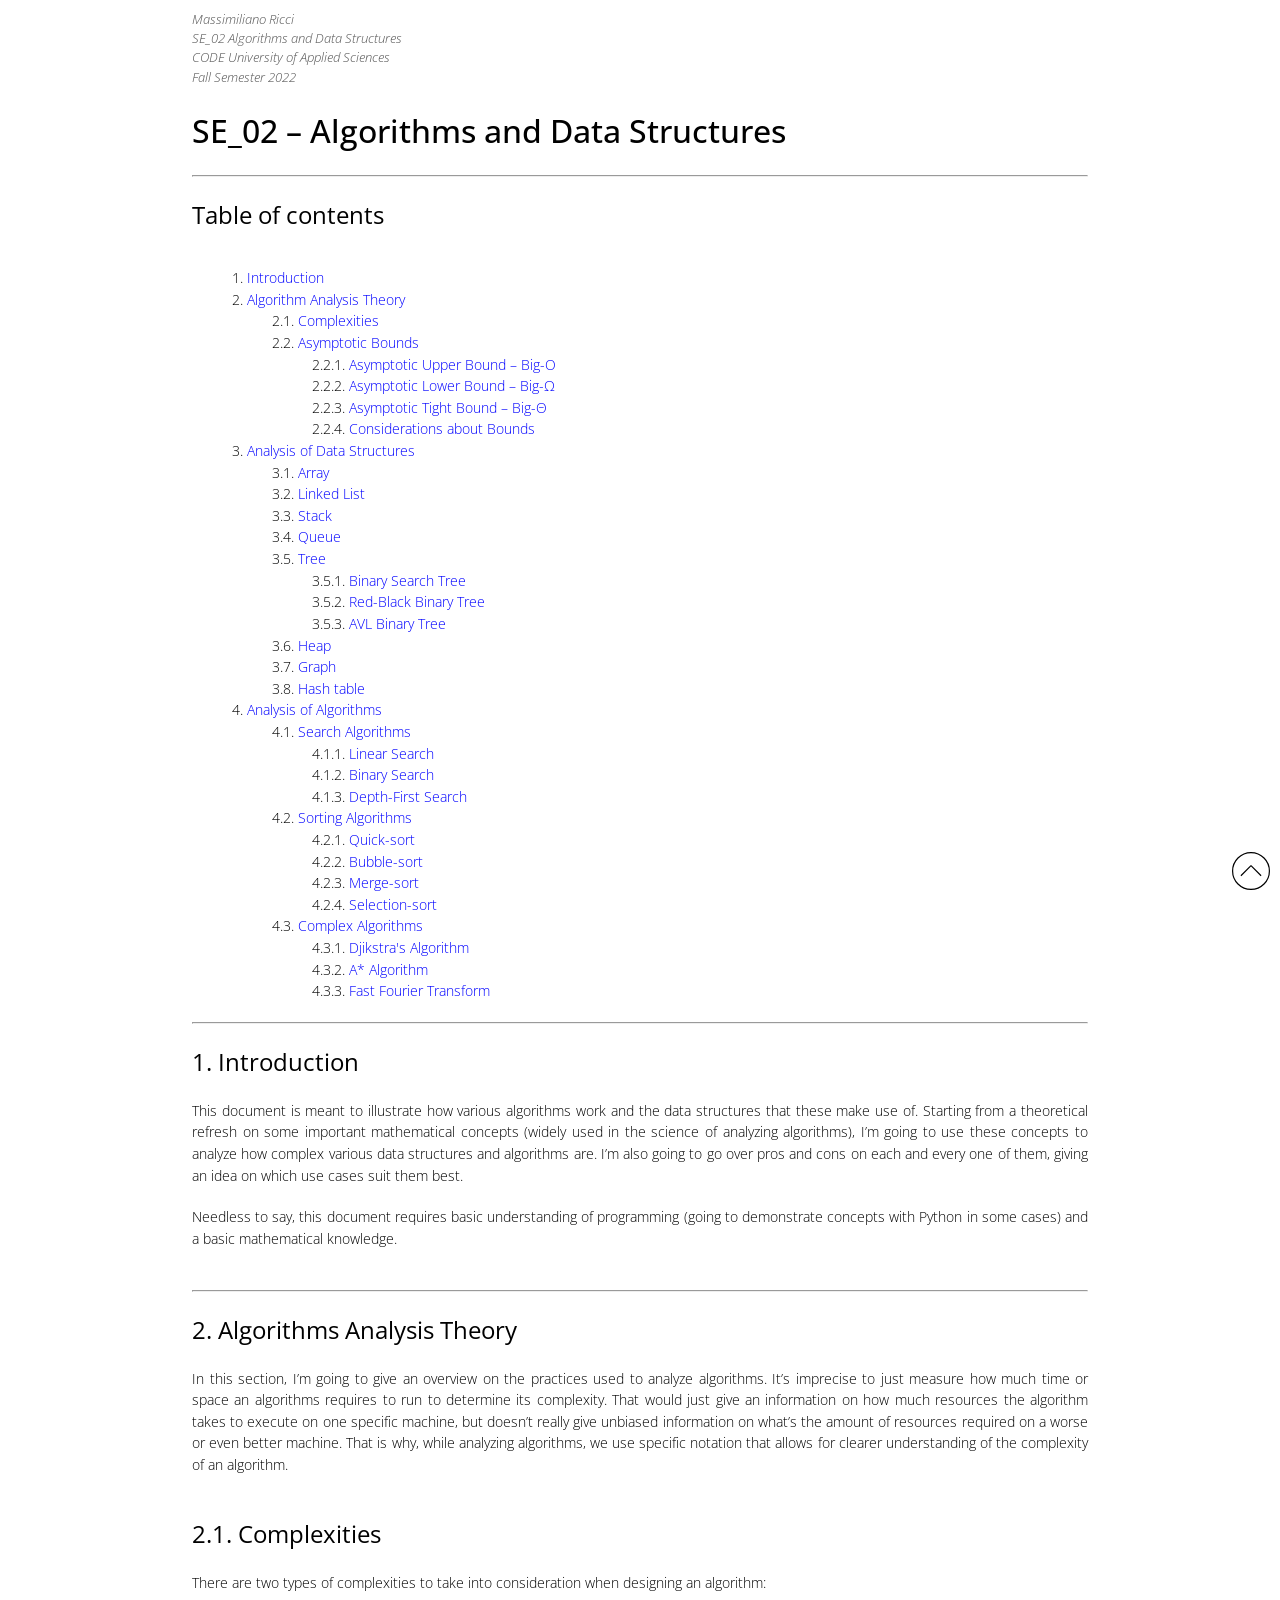
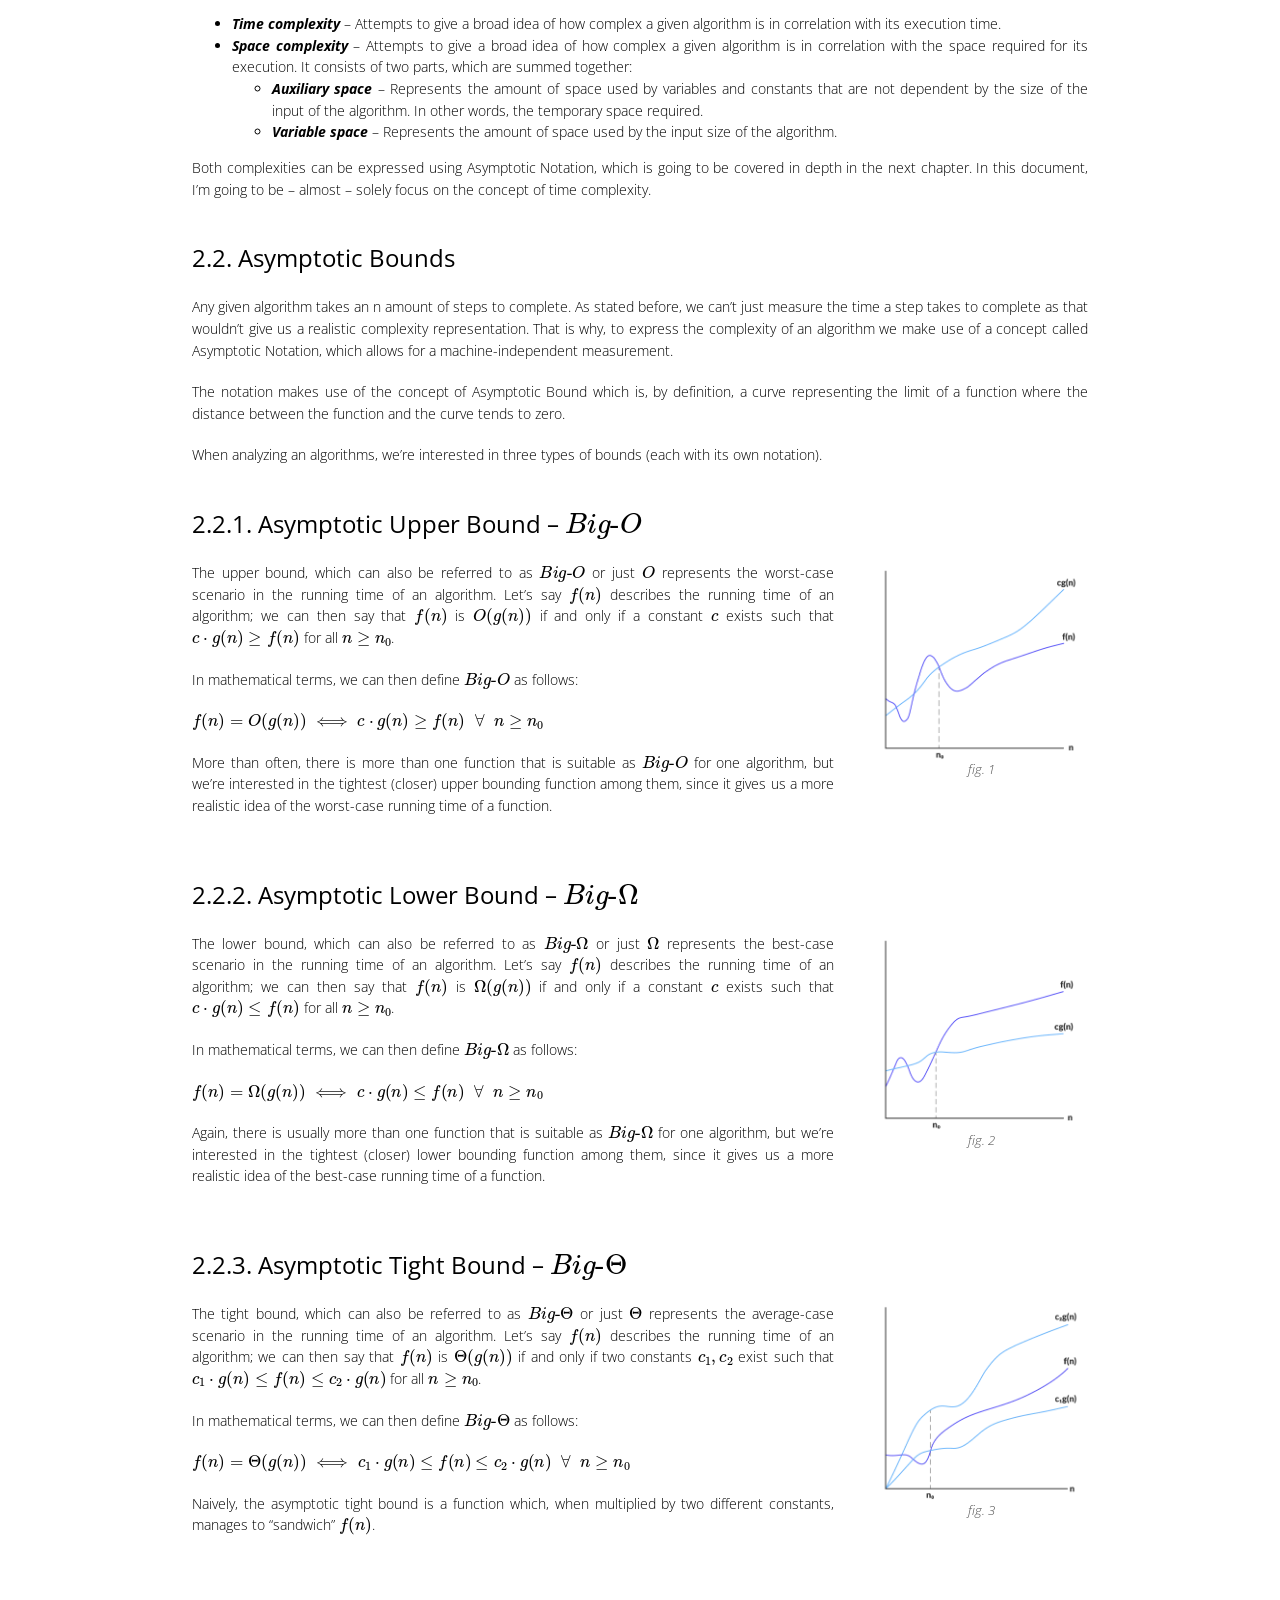
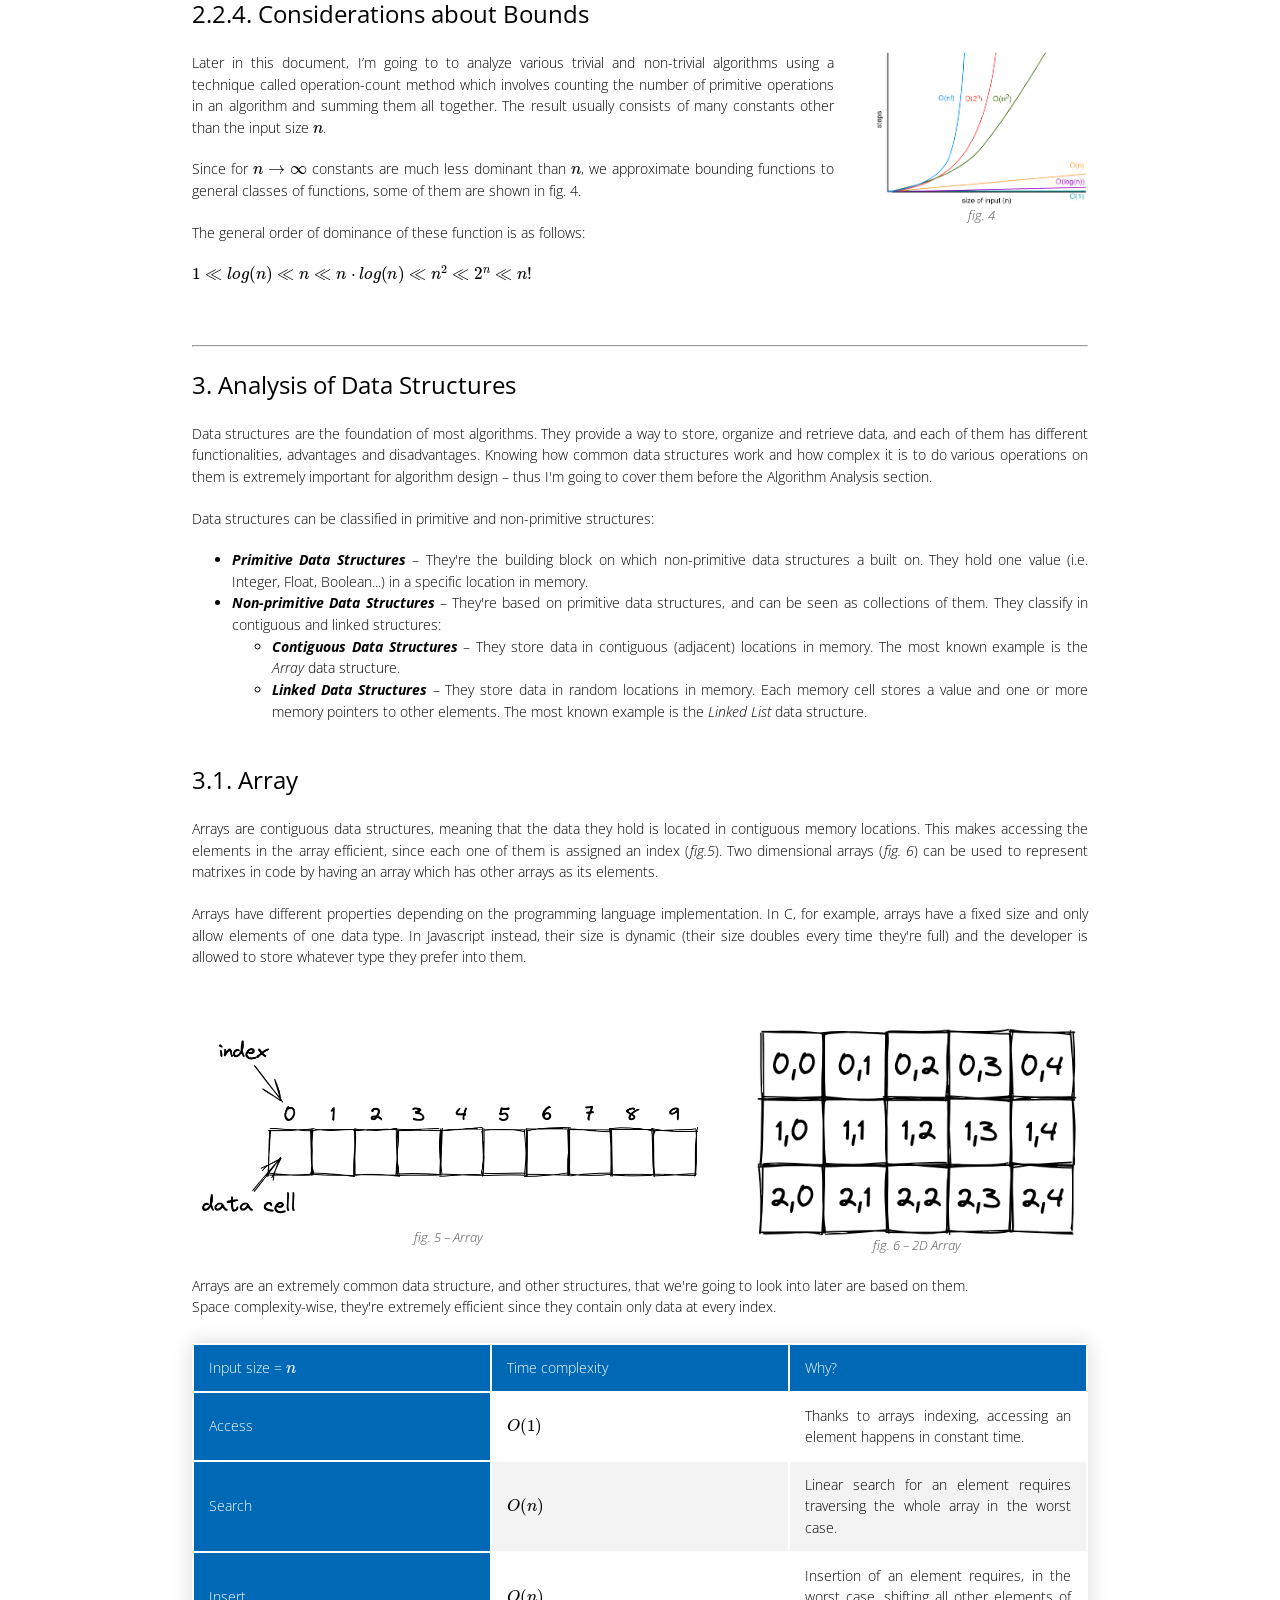
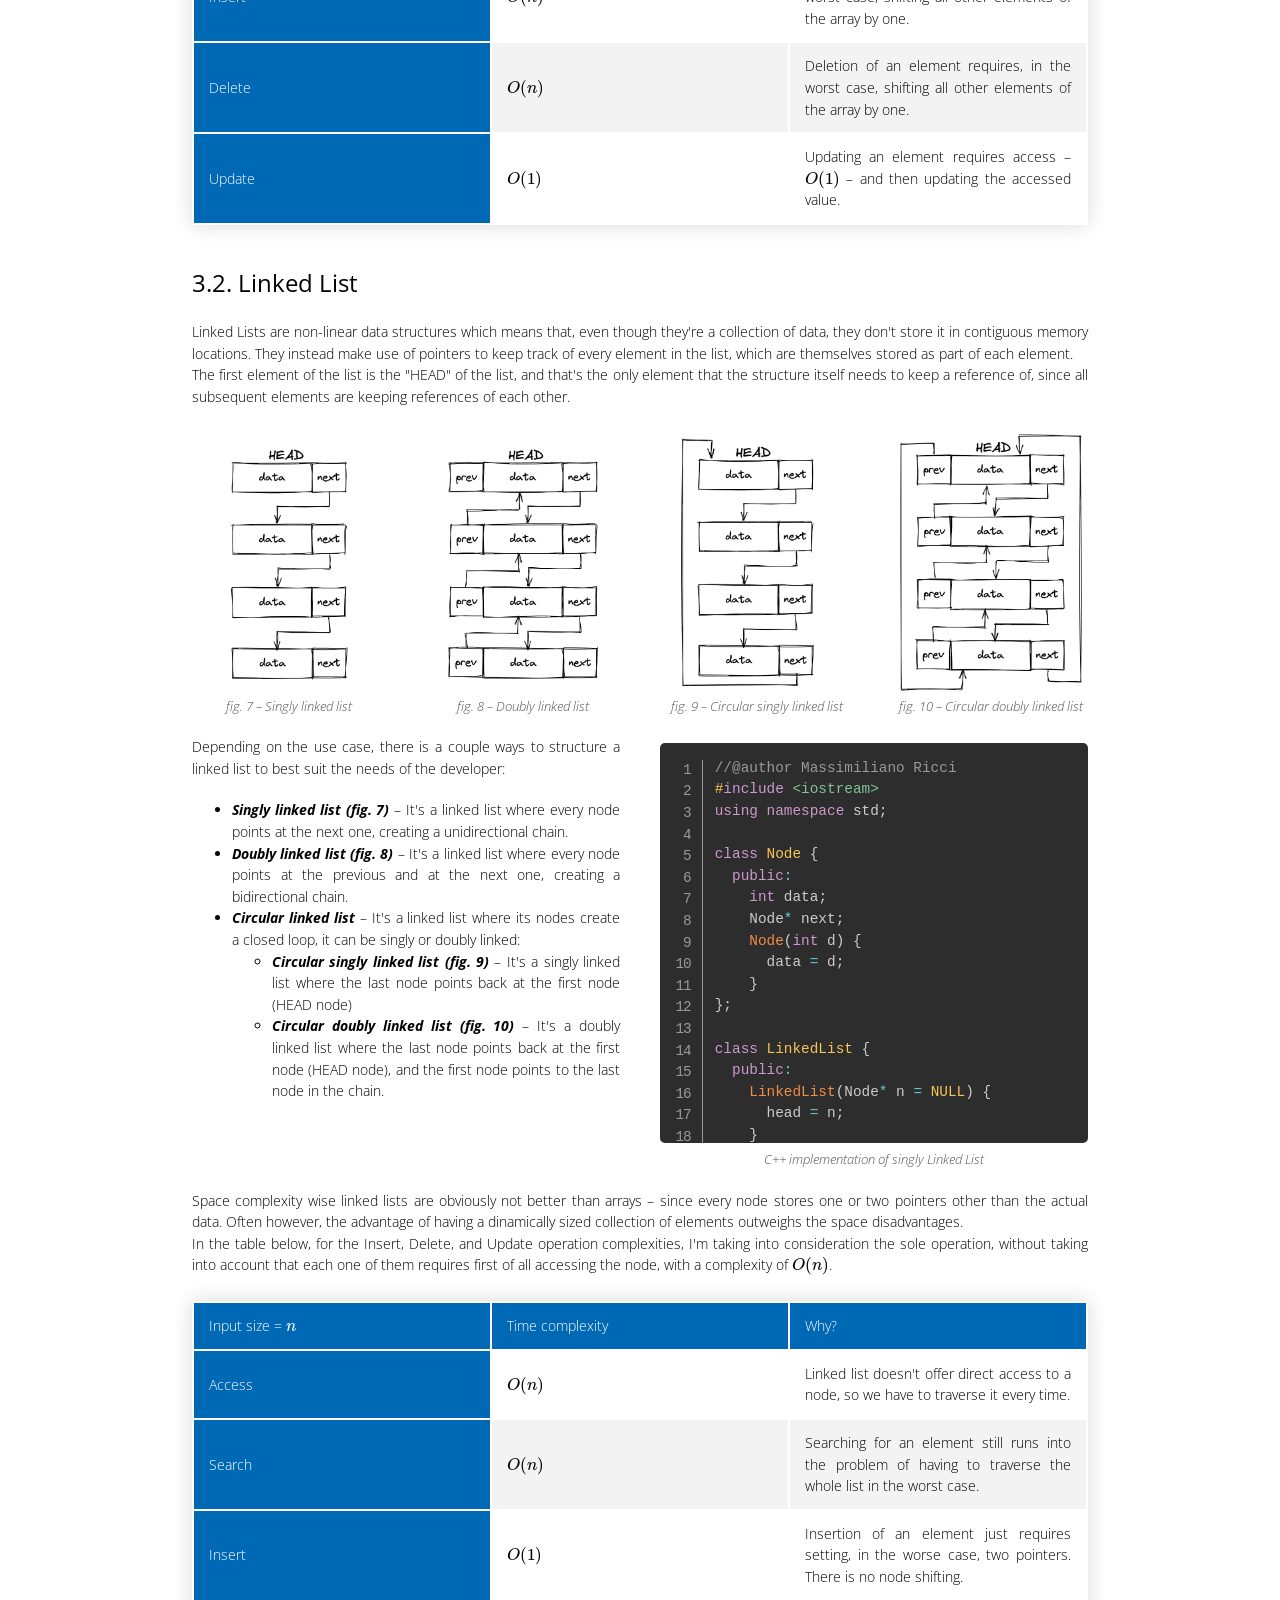
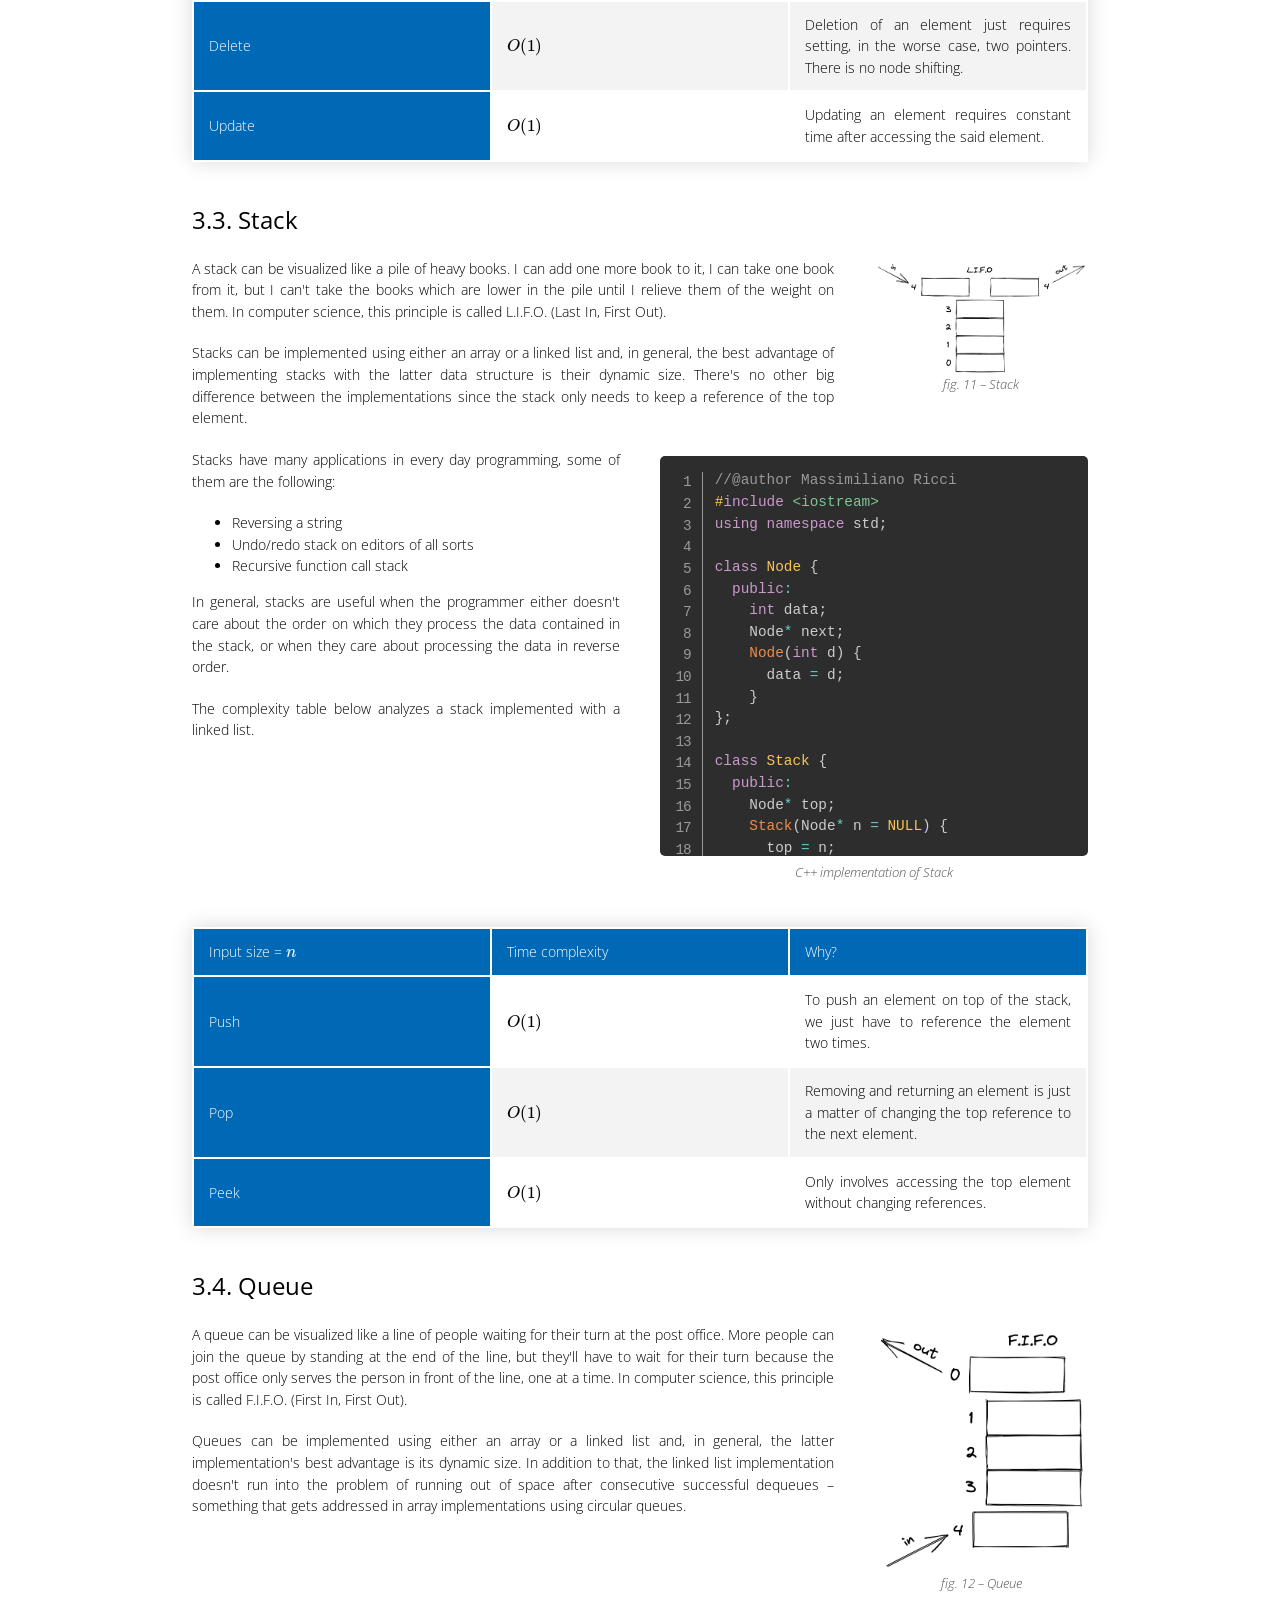
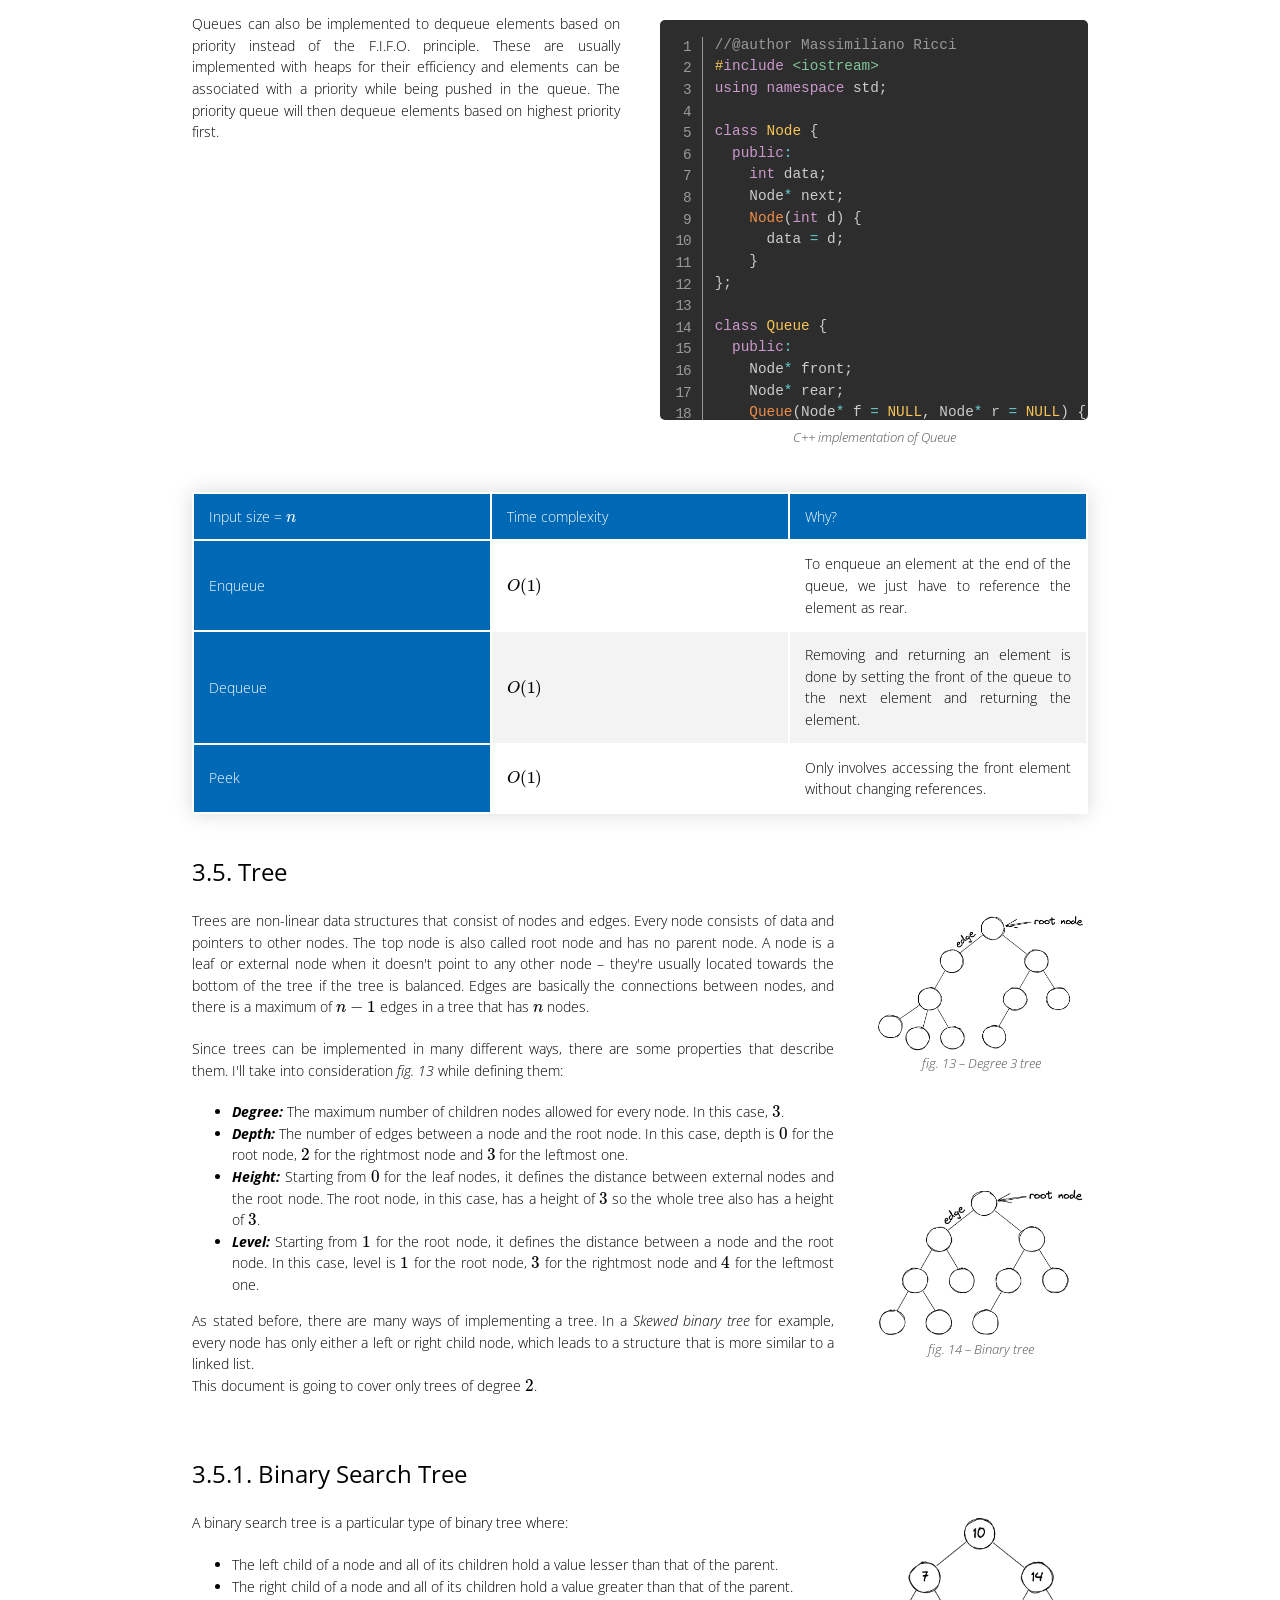
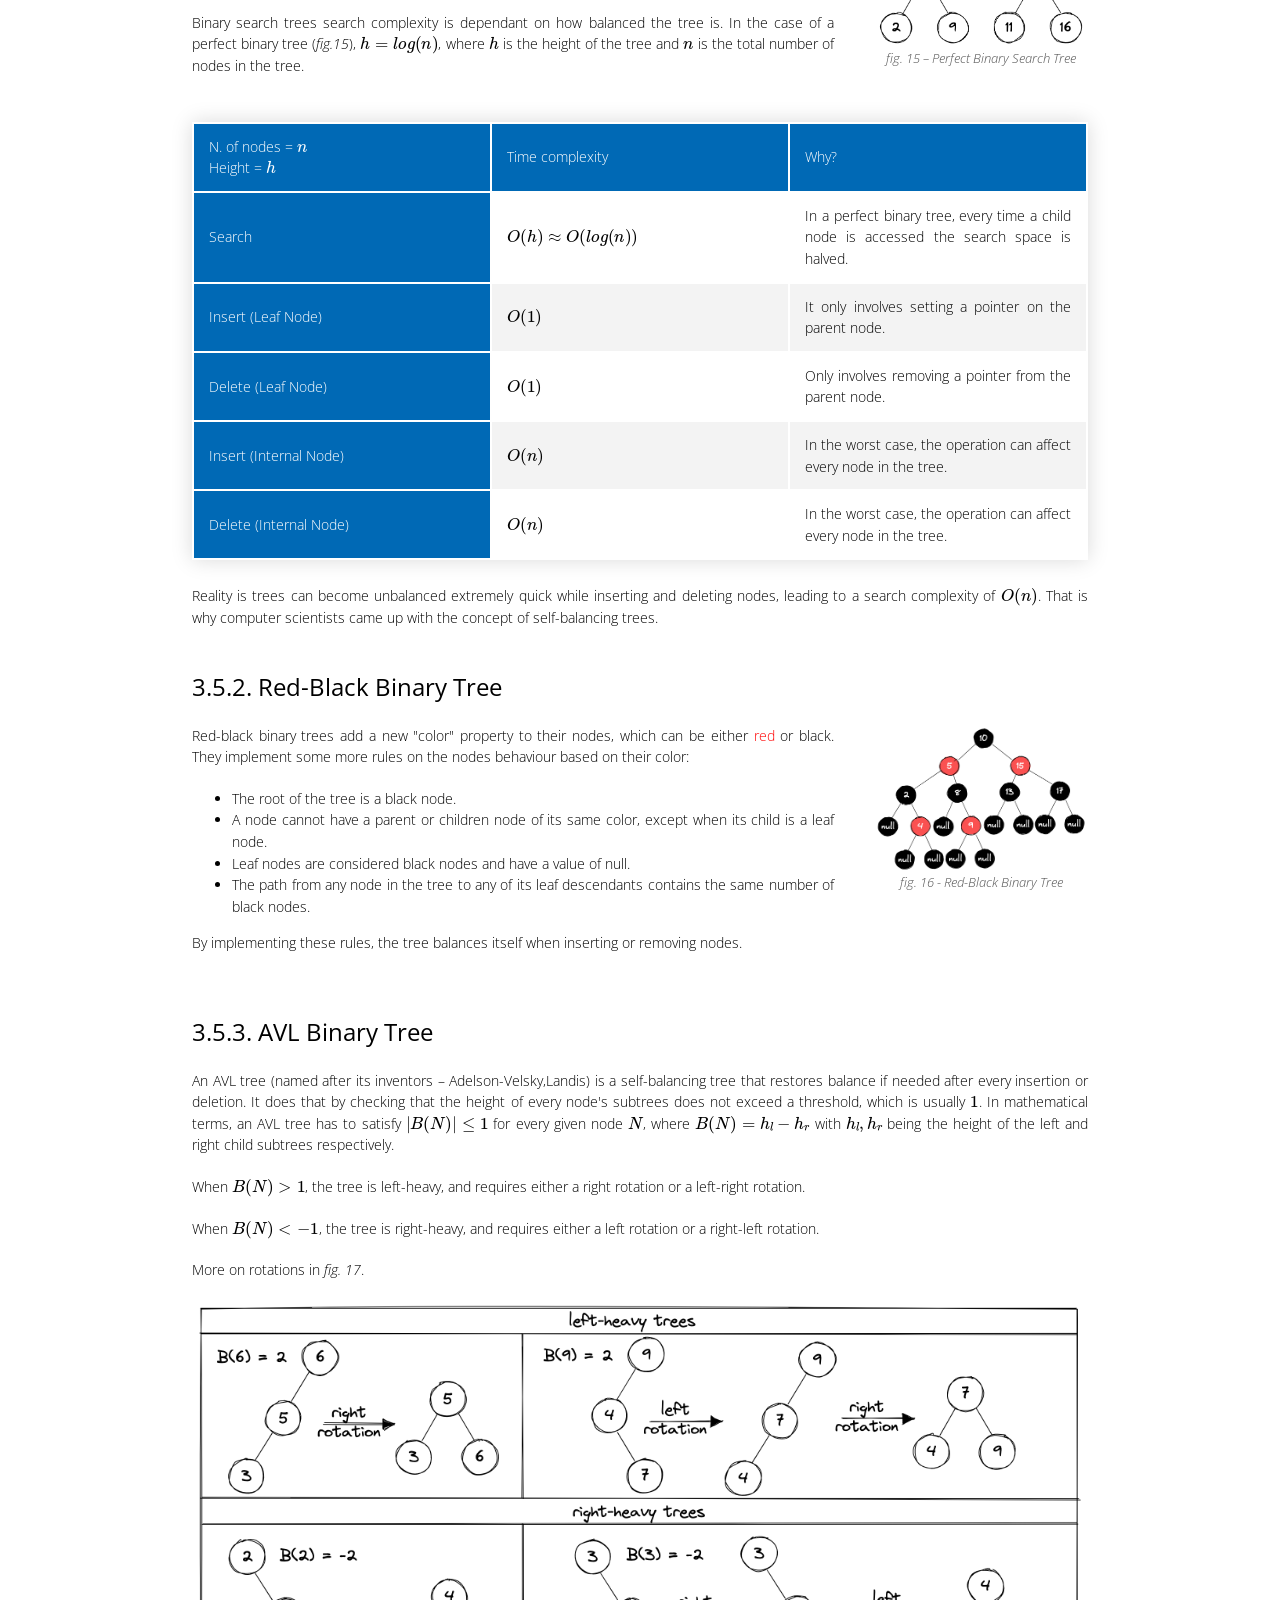
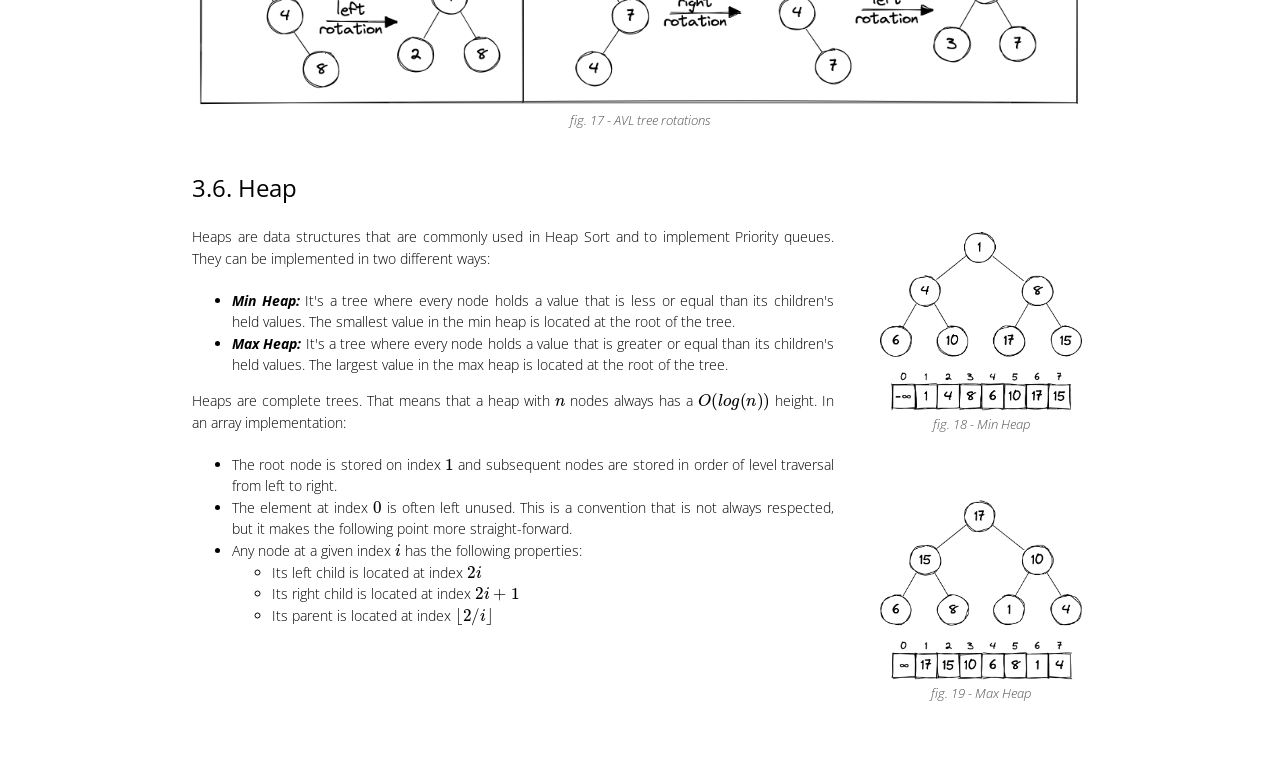
==== commit c011d9eb: "fixed responsiveness" ====
--- a/index.html
+++ b/index.html
@@ -158,7 +158,7 @@
         <div>
           <p>The tight bound, which can also be referred to as \(Big\mbox{-}\Theta\) or just \(\Theta\) represents the average-case scenario in the running time of an algorithm. Let’s say \(f(n)\) describes the running time of an algorithm; we can then say that \(f(n)\) is \(\Theta(g(n))\) if and only if two constants \(c_1, c_2\) exist such that \(c_1 \cdot g(n) \leq f(n) \leq c_2 \cdot g(n)\) for all \(n \geq n_0\).</p>
           <p>In mathematical terms, we can then define \(Big\mbox{-}\Theta\) as follows:</p>
-          <p>\(f(n) = \Theta(g(n)) \iff c_1 \cdot g(n) \leq f(n) \leq c_2 \cdot g(n) \;\; \forall \;\; n \geq n_0\)</p>
+          <p>\(f(n) = \Theta(g(n)) \iff c_1 \cdot g(n) \leq f(n) \) \(  \leq c_2 \cdot g(n) \;\; \forall \;\; n \geq n_0\)</p>
           <p>Naively, the asymptotic tight bound is a function which, when multiplied by two different constants, manages to “sandwich” \(f(n)\).</p>
         </div>
         <div>
@@ -333,14 +333,14 @@
     </div>
     <div id="stack" class="section">
       <p class="subtitle">3.3. Stack</p>
-      <div class="text_img_aligned" style="grid-template-columns: 1fr 2fr;">
+      <div class="text_img_aligned">
+        <div>
+          <p>A stack can be visualized like a pile of heavy books. I can add one more book to it, I can take one book from it, but I can't take the books which are lower in the pile until I relieve them of the weight on them. In computer science, this principle is called L.I.F.O. (Last In, First Out).</p>
+          <p>Stacks can be implemented using either an array or a linked list and, in general, the best advantage of implementing stacks with the latter data structure is their dynamic size. There's no other big difference between the implementations since the stack only needs to keep a reference of the top element.</p>
+        </div>
         <div>
           <img src="img/stack.png" alt="Figure depicting a Stack">
           <p class="img_caption">fig. 11 – Stack</p>
-        </div>
-        <div>
-          <p>A stack can be visualized like a pile of heavy books. I can add one more book to it, I can take one book from it, but I can't take the books which are lower in the pile until I relieve them of the weight on them. In computer science, this principle is called L.I.F.O. (Last In, First Out).</p>
-          <p>Stacks can be implemented using either an array or a linked list and, in general, the best advantage of implementing stacks with the latter data structure is their dynamic size. There's no other big difference between the implementations since the stack only needs to keep a reference of the top element.</p>
         </div>
       </div>
       <div class="text_code">
@@ -552,12 +552,23 @@
       <p class="subtitle">3.6. Heap</p>
       <div class="text_twoimg_aligned">
         <div>
-          <p>Heaps are complete trees. That means that a heap with \(n\) nodes always has a \(O(log(n))\) height. </p>
+          <p>Heaps are data structures that are commonly used in Heap Sort and to implement Priority queues. They can be implemented in two different ways:</p>
           <ul>
             <li><i><b>Min Heap:</b></i> It's a tree where every node holds a value that is less or equal than its children's held values. The smallest value in the min heap is located at the root of the tree.</li>
             <li><i><b>Max Heap:</b></i> It's a tree where every node holds a value that is greater or equal than its children's held values. The largest value in the max heap is located at the root of the tree.</li>
           </ul>
-          
+          <p>Heaps are complete trees. That means that a heap with \(n\) nodes always has a \(O(log(n))\) height. In an array implementation:</p>
+          <ul>
+            <li>The root node is stored on index \(1\) and subsequent nodes are stored in order of level traversal from left to right.</li>
+            <li>The element at index \(0\) is often left unused. This is a convention that is not always respected, but it makes the following point more straight-forward.</li>
+            <li>Any node at a given index \(i\) has the following properties:
+              <ul>
+                <li>Its left child is located at index \(2i\)</li>
+                <li>Its right child is located at index \(2i + 1\)</li>
+                <li>Its parent is located at index \(\lfloor2 / i\rfloor\)</li>
+              </ul>
+            </li>
+          </ul>
         </div>
         <div>
           <img src="img/minheap.png" alt="Figure depicting a min heap">
--- a/src/styles/style.css
+++ b/src/styles/style.css
@@ -39,8 +39,9 @@
   margin: 25px auto;
   font-size: inherit;
   font-family: inherit;
-  min-width: 400px;
   box-shadow: 0 0 20px rgba(0, 0, 0, 0.15);
+  table-layout:fixed;
+  width:100%;
 }
 
 table thead tr,
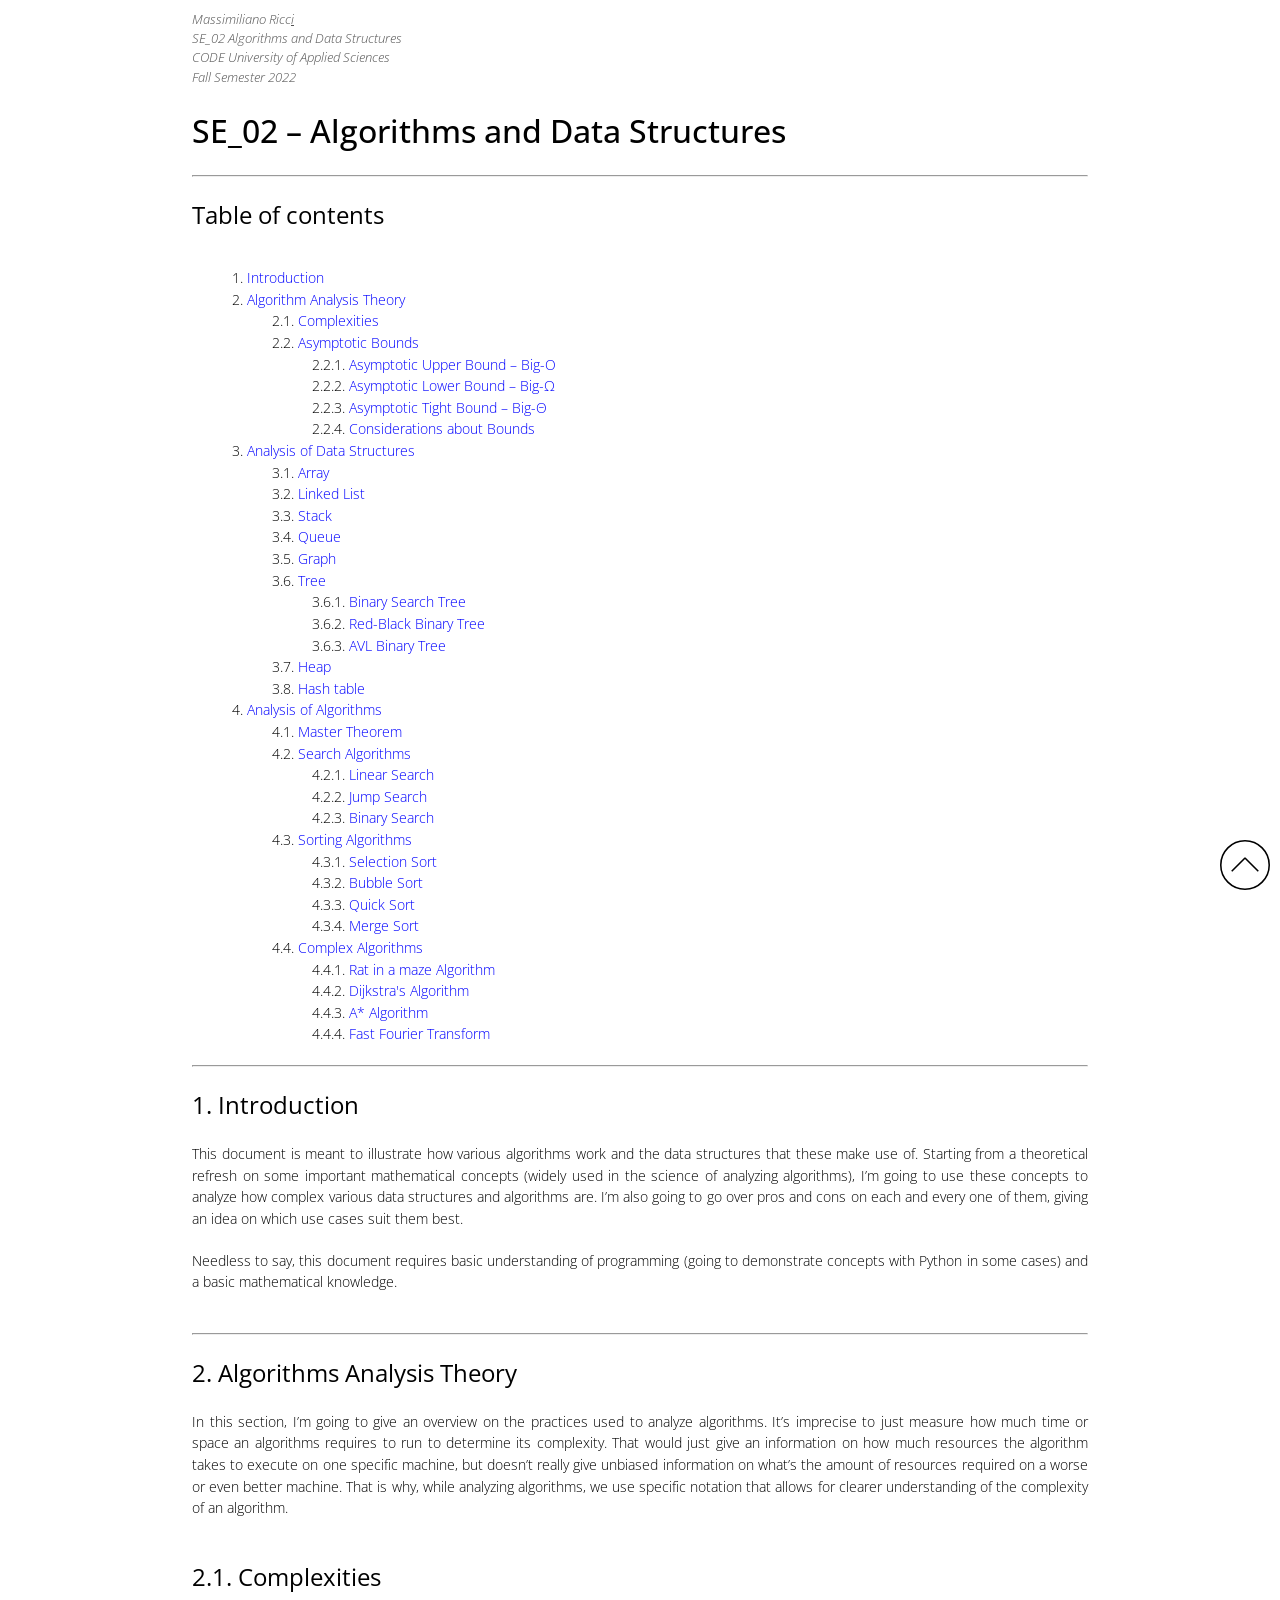
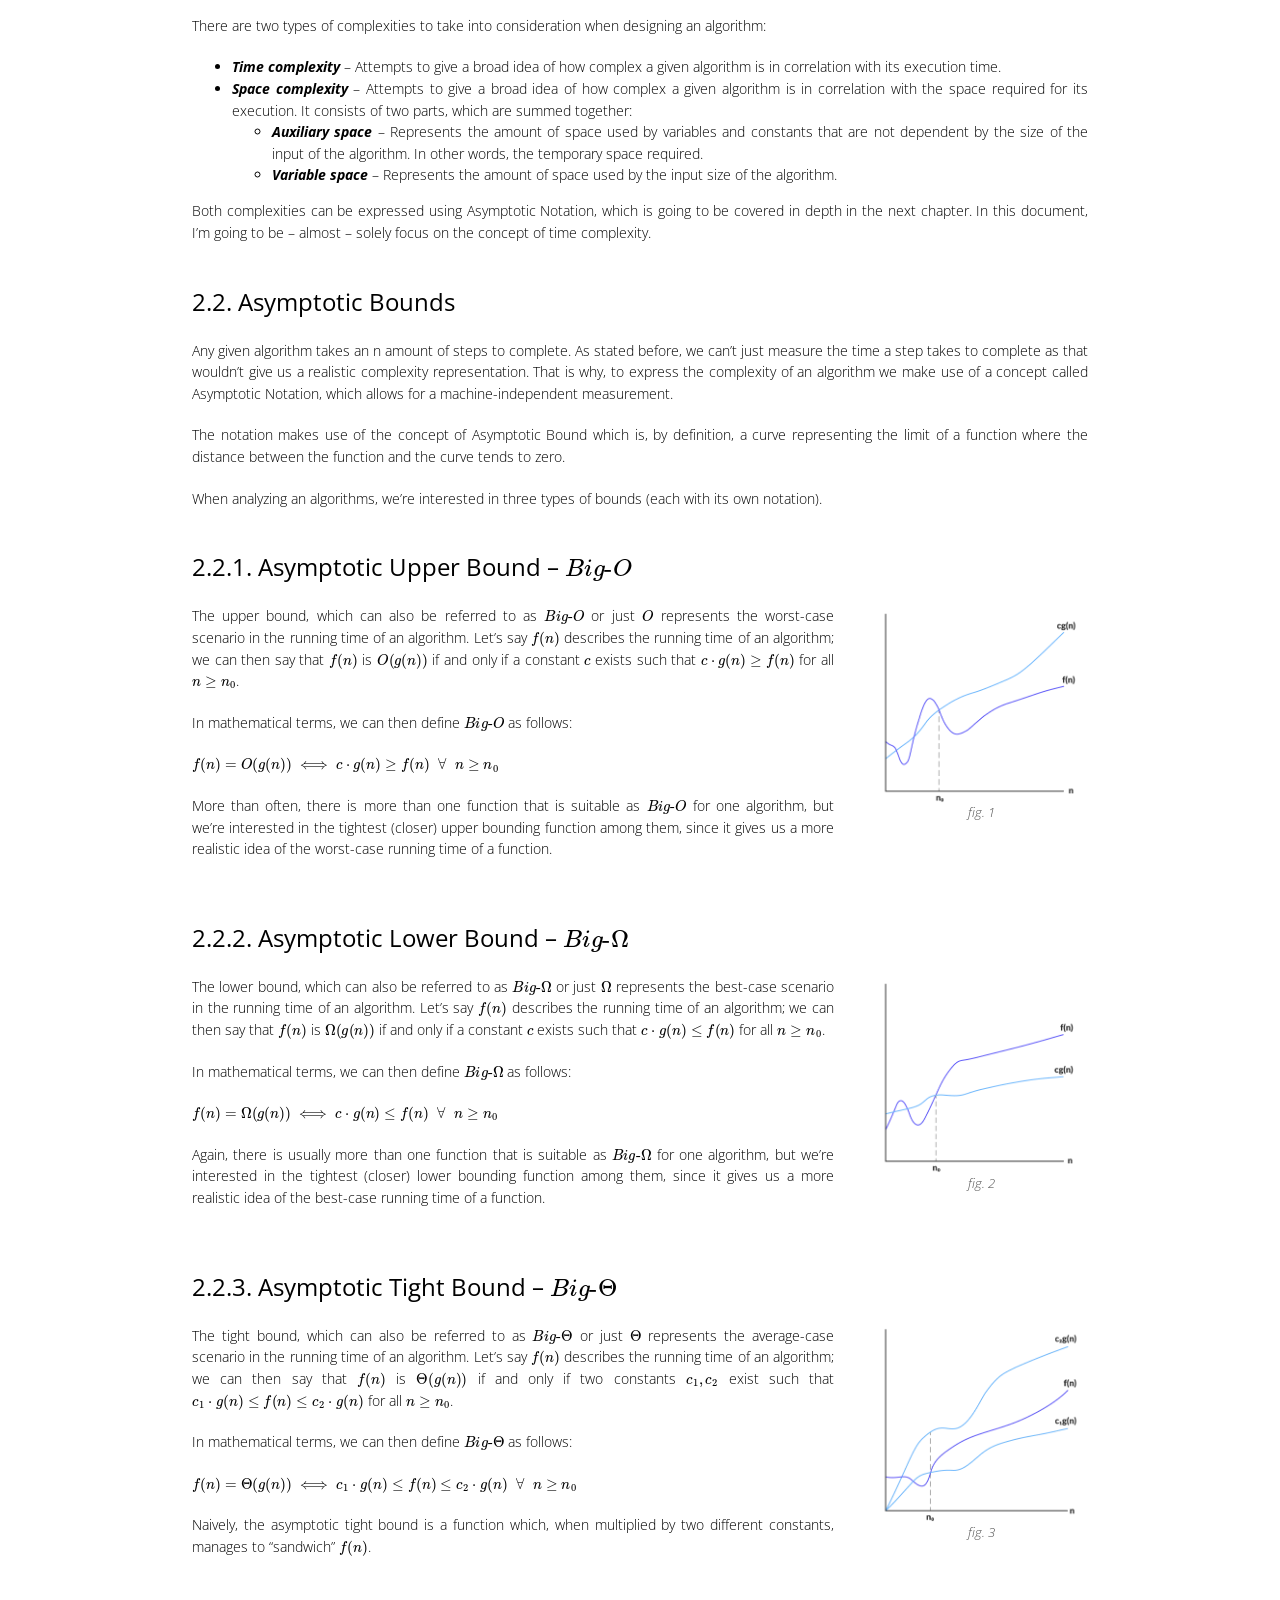
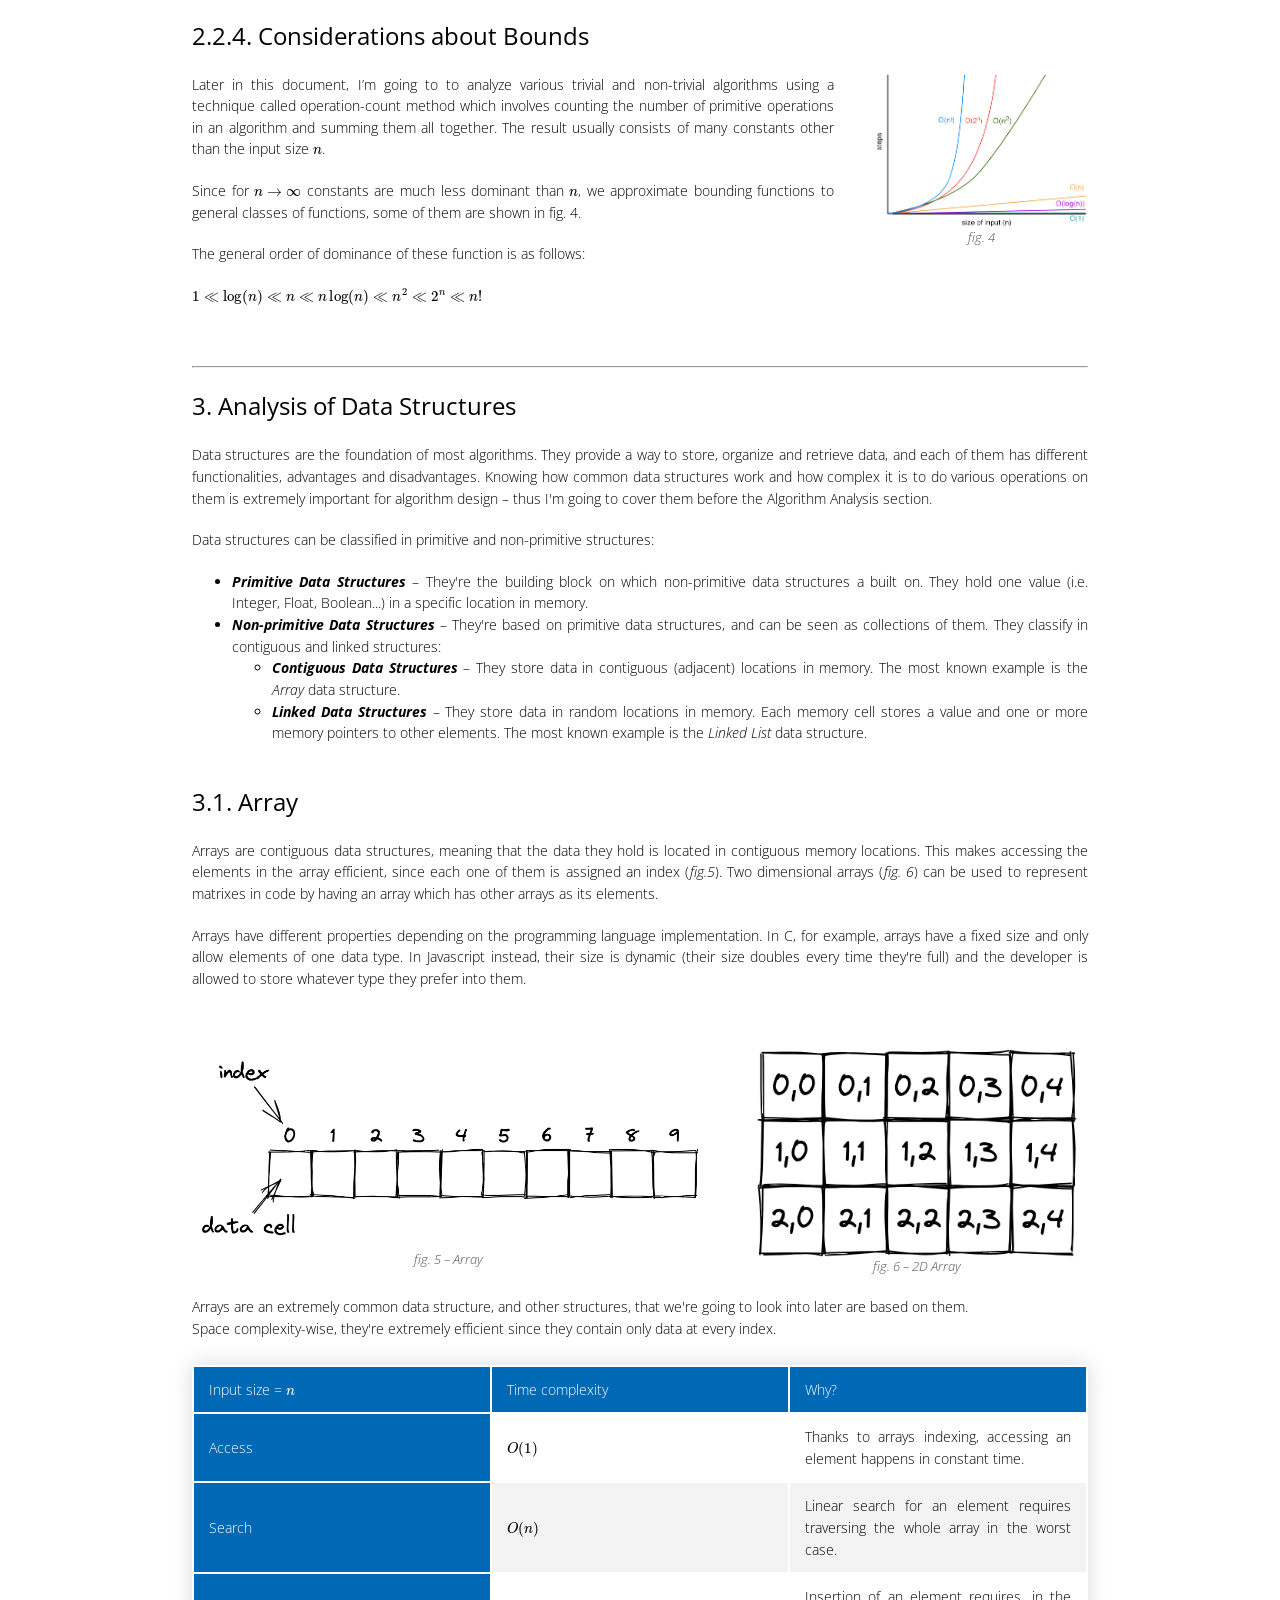
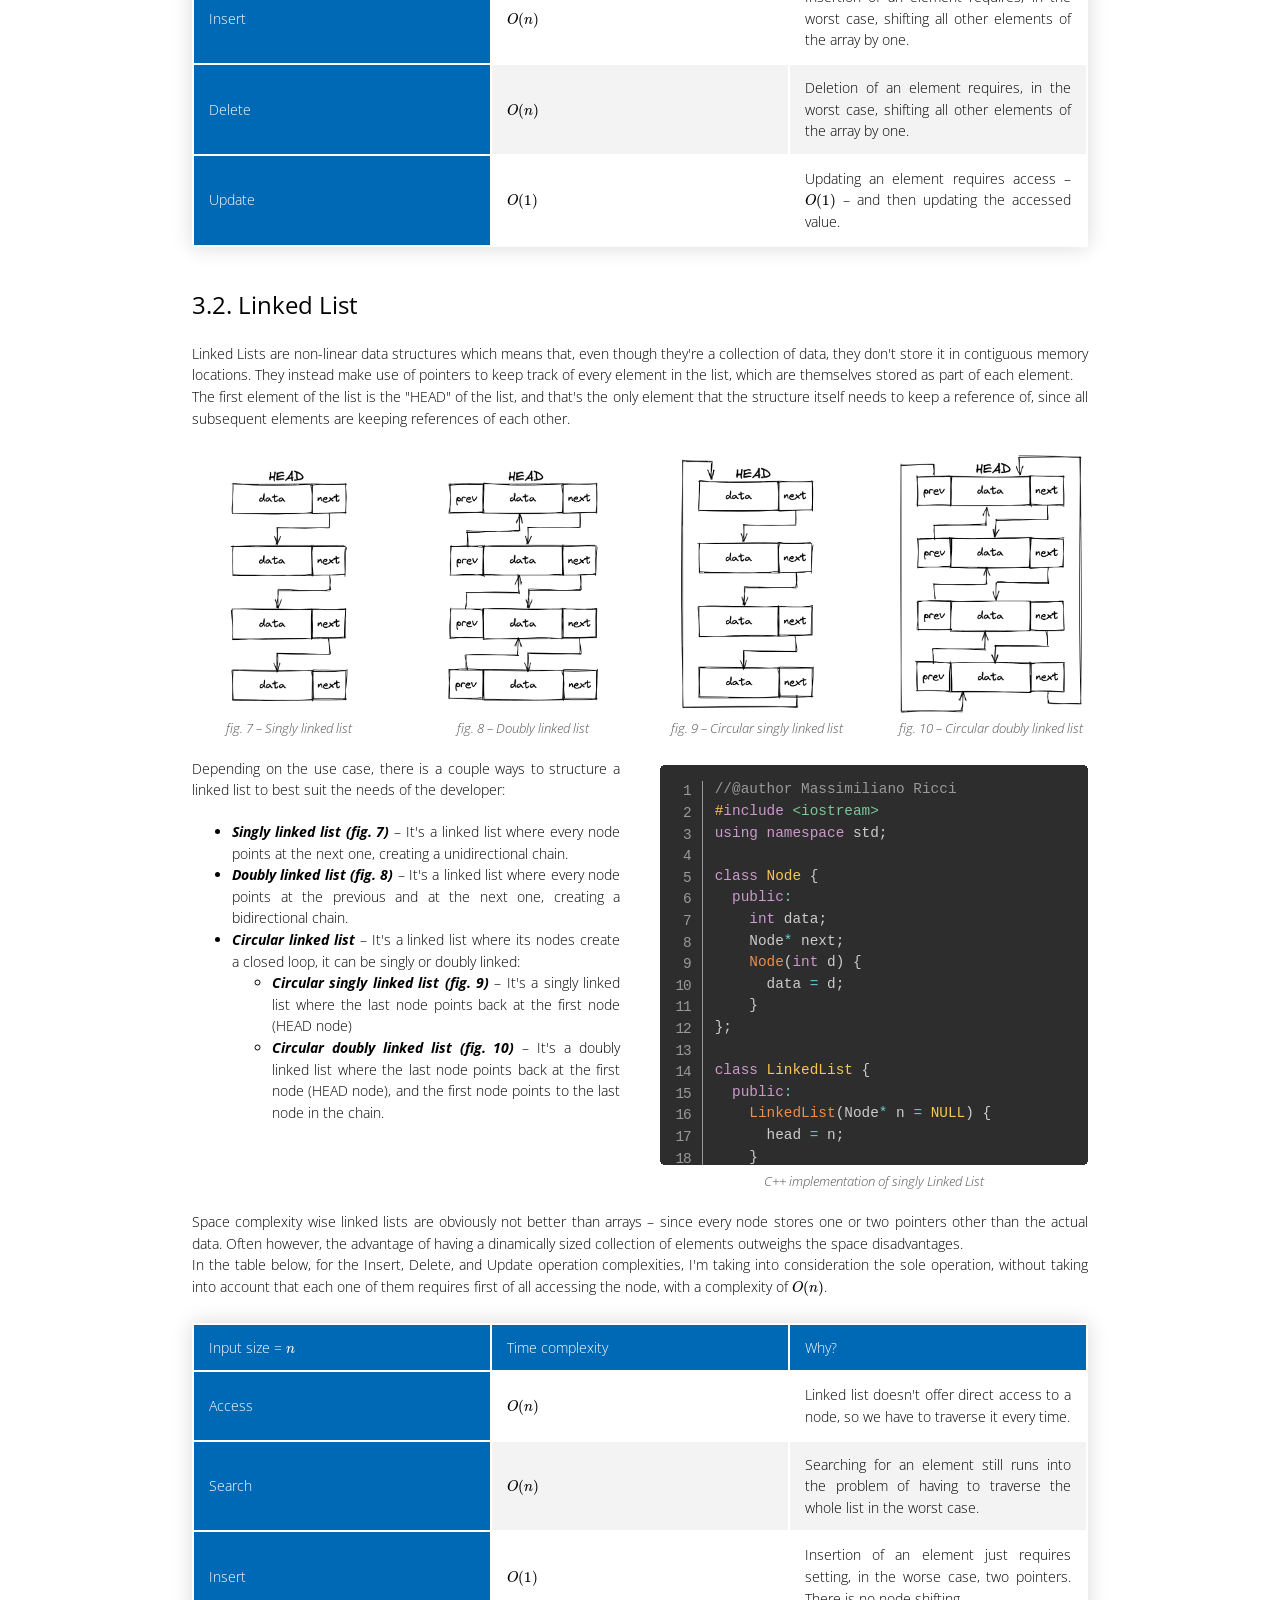
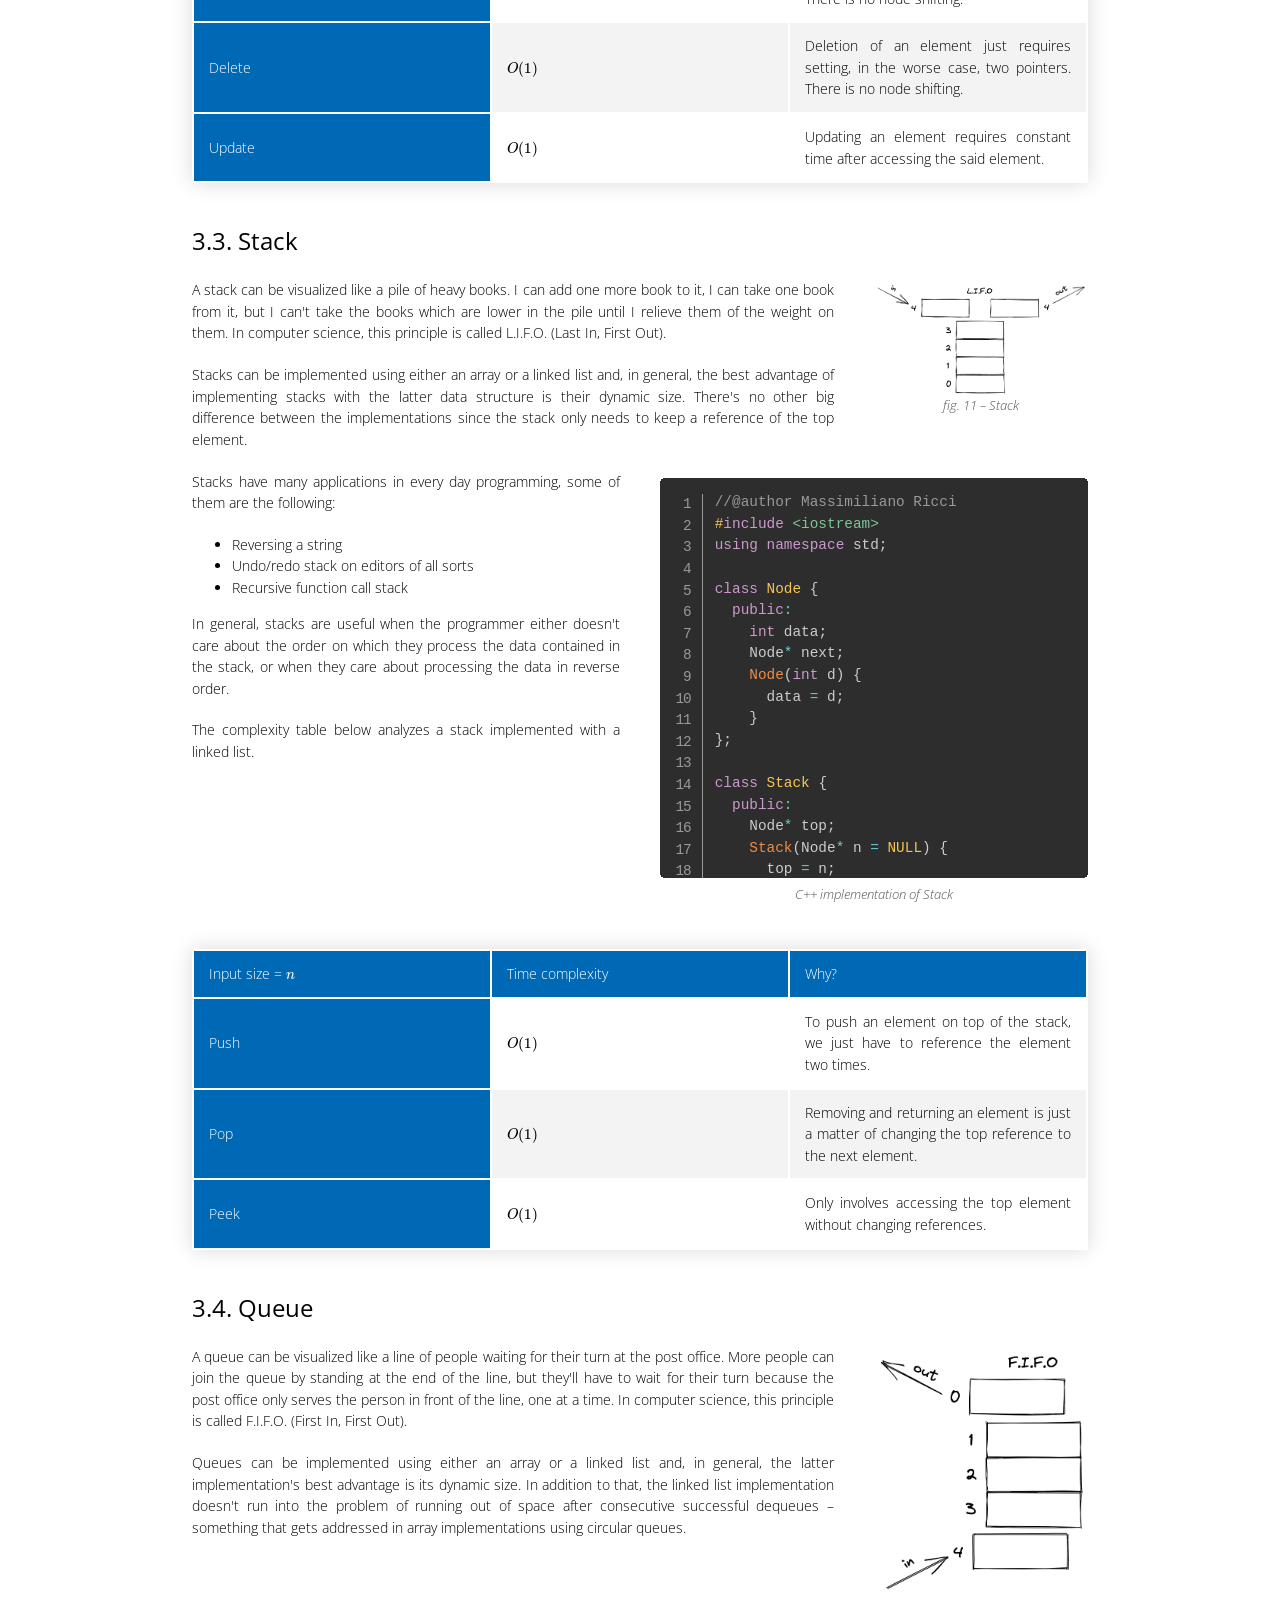
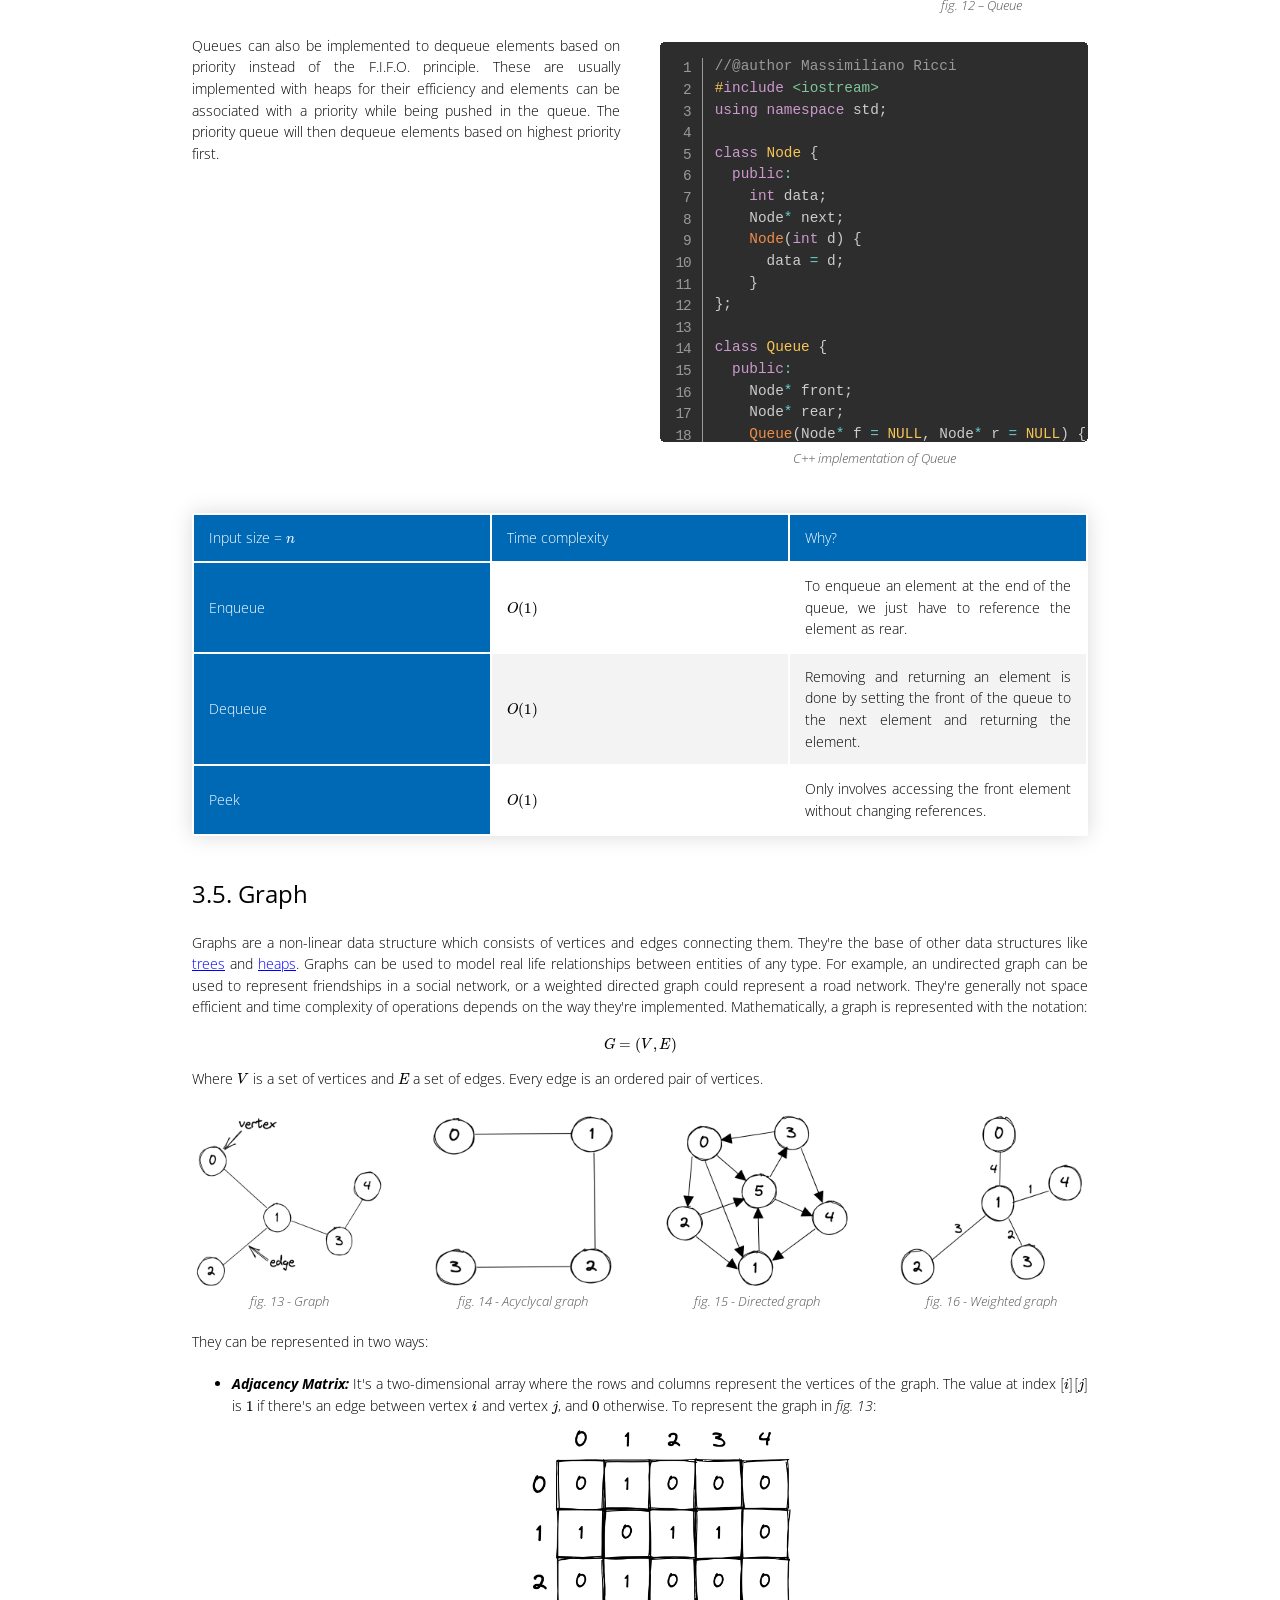
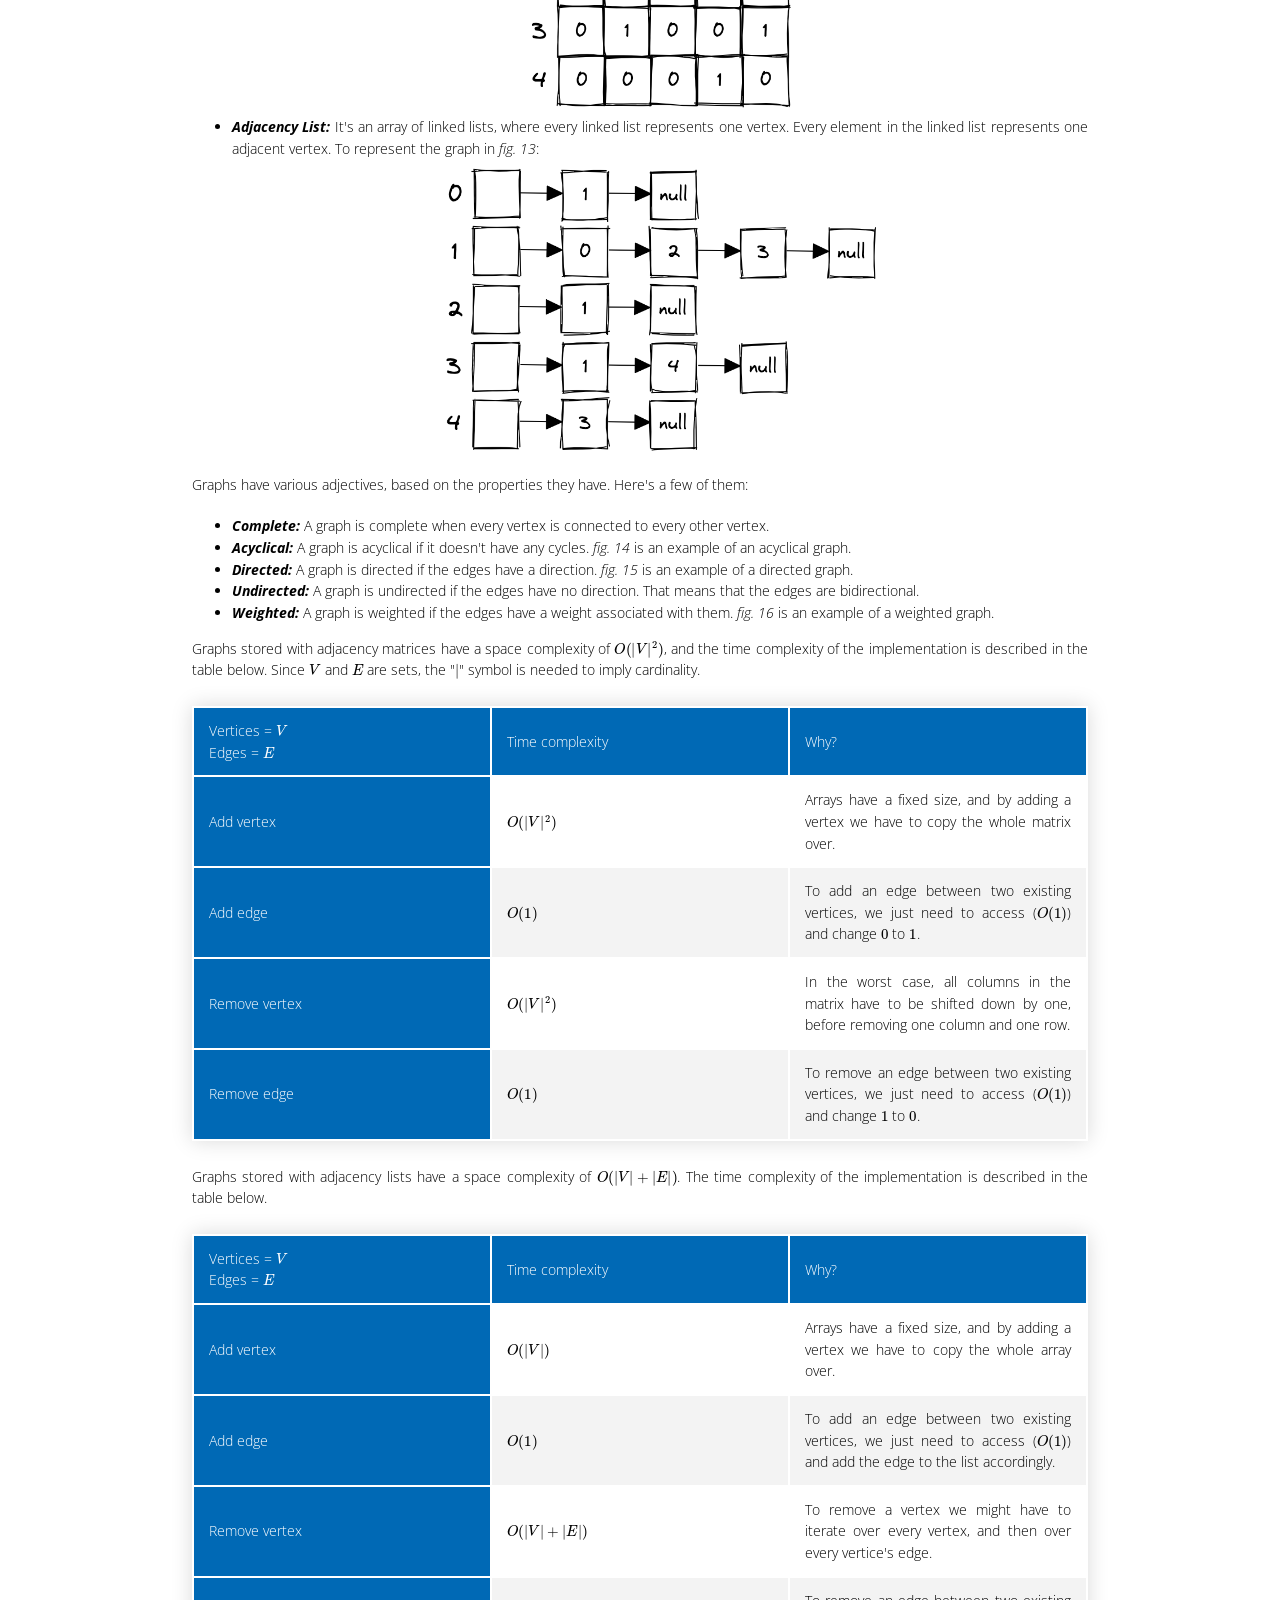
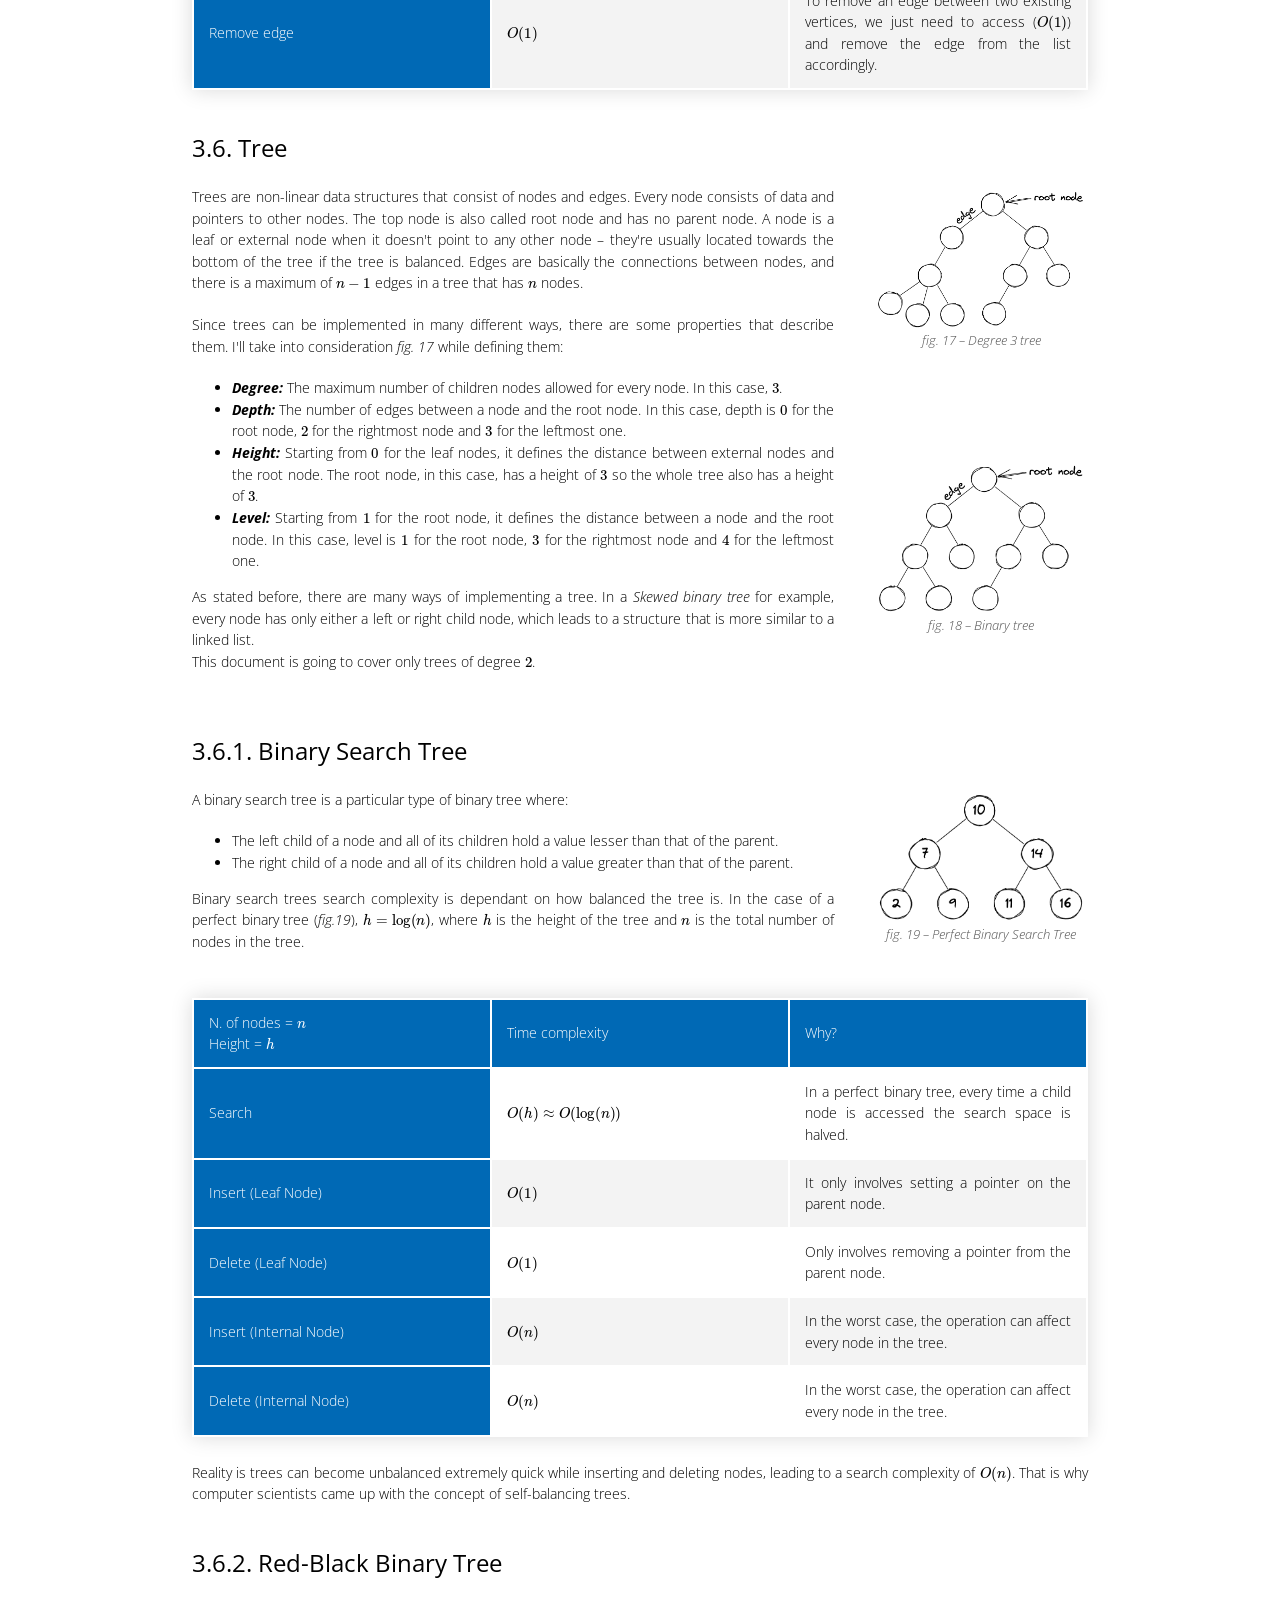
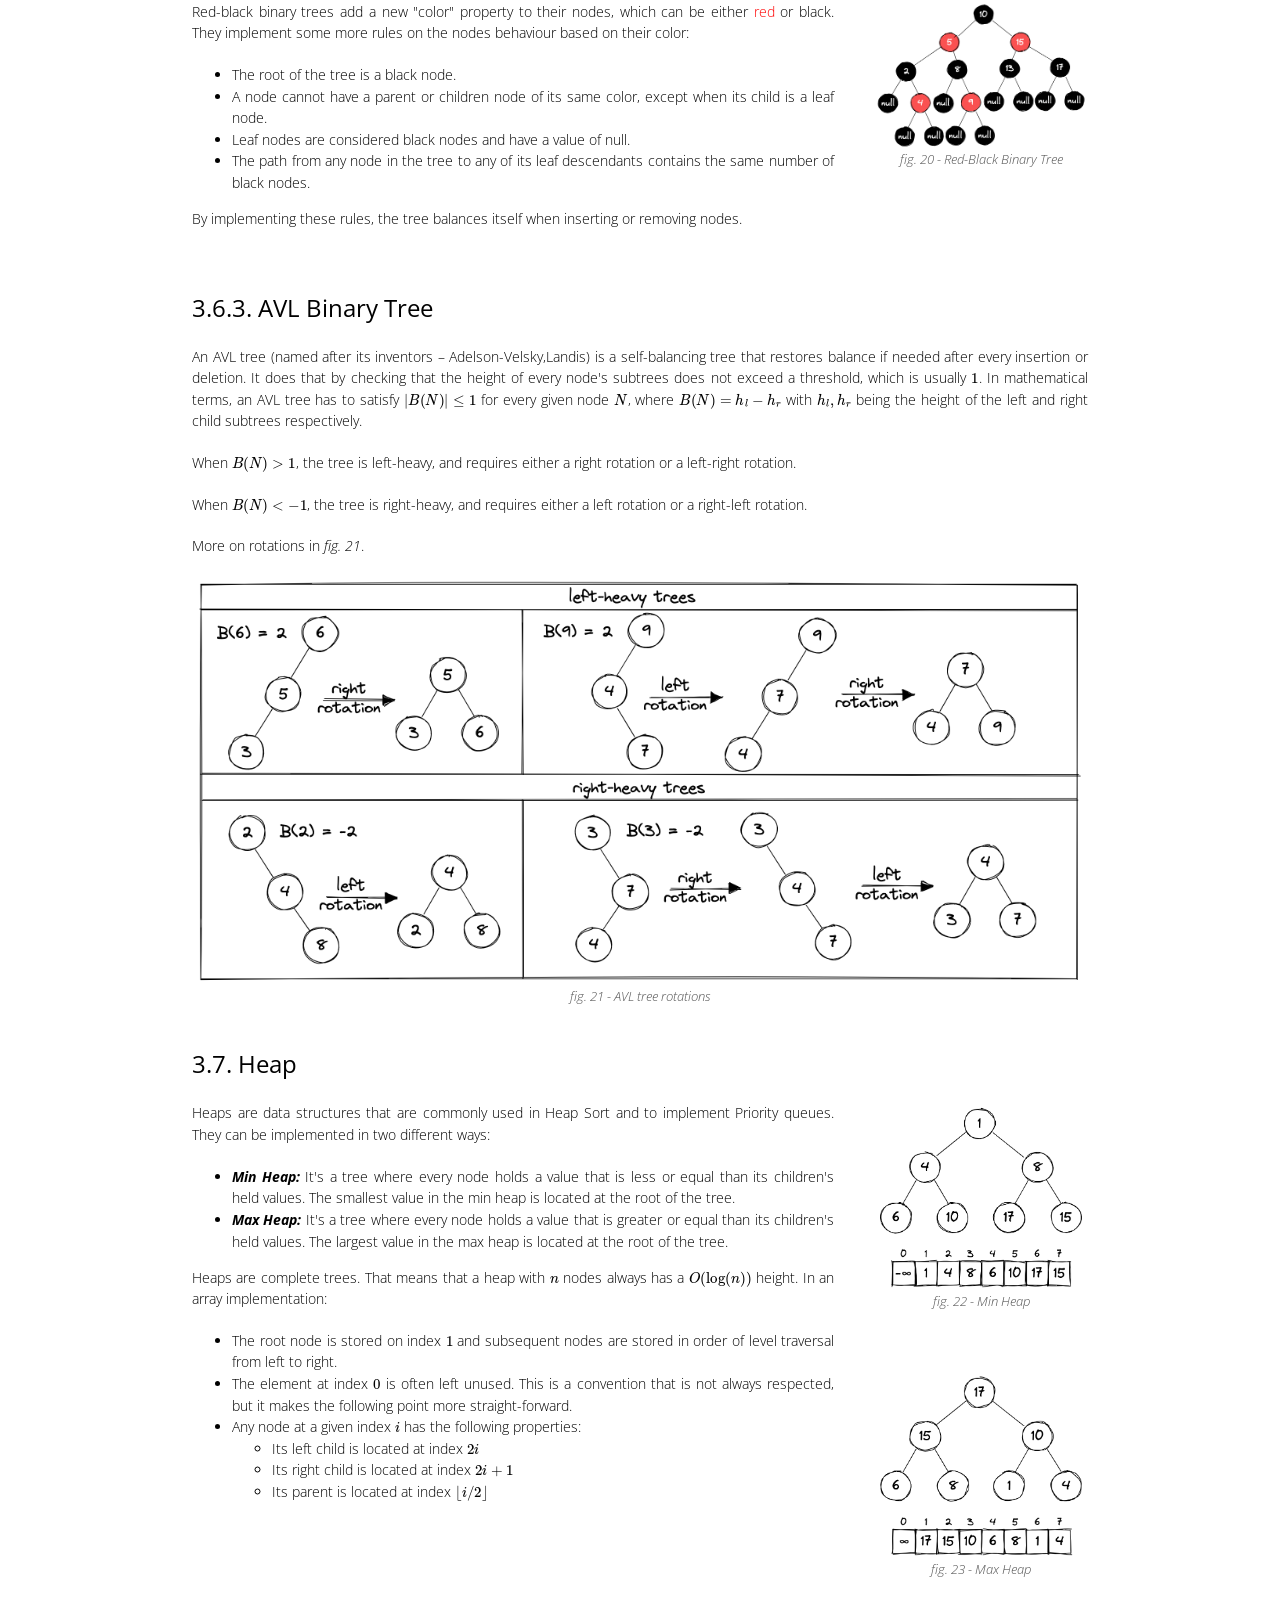
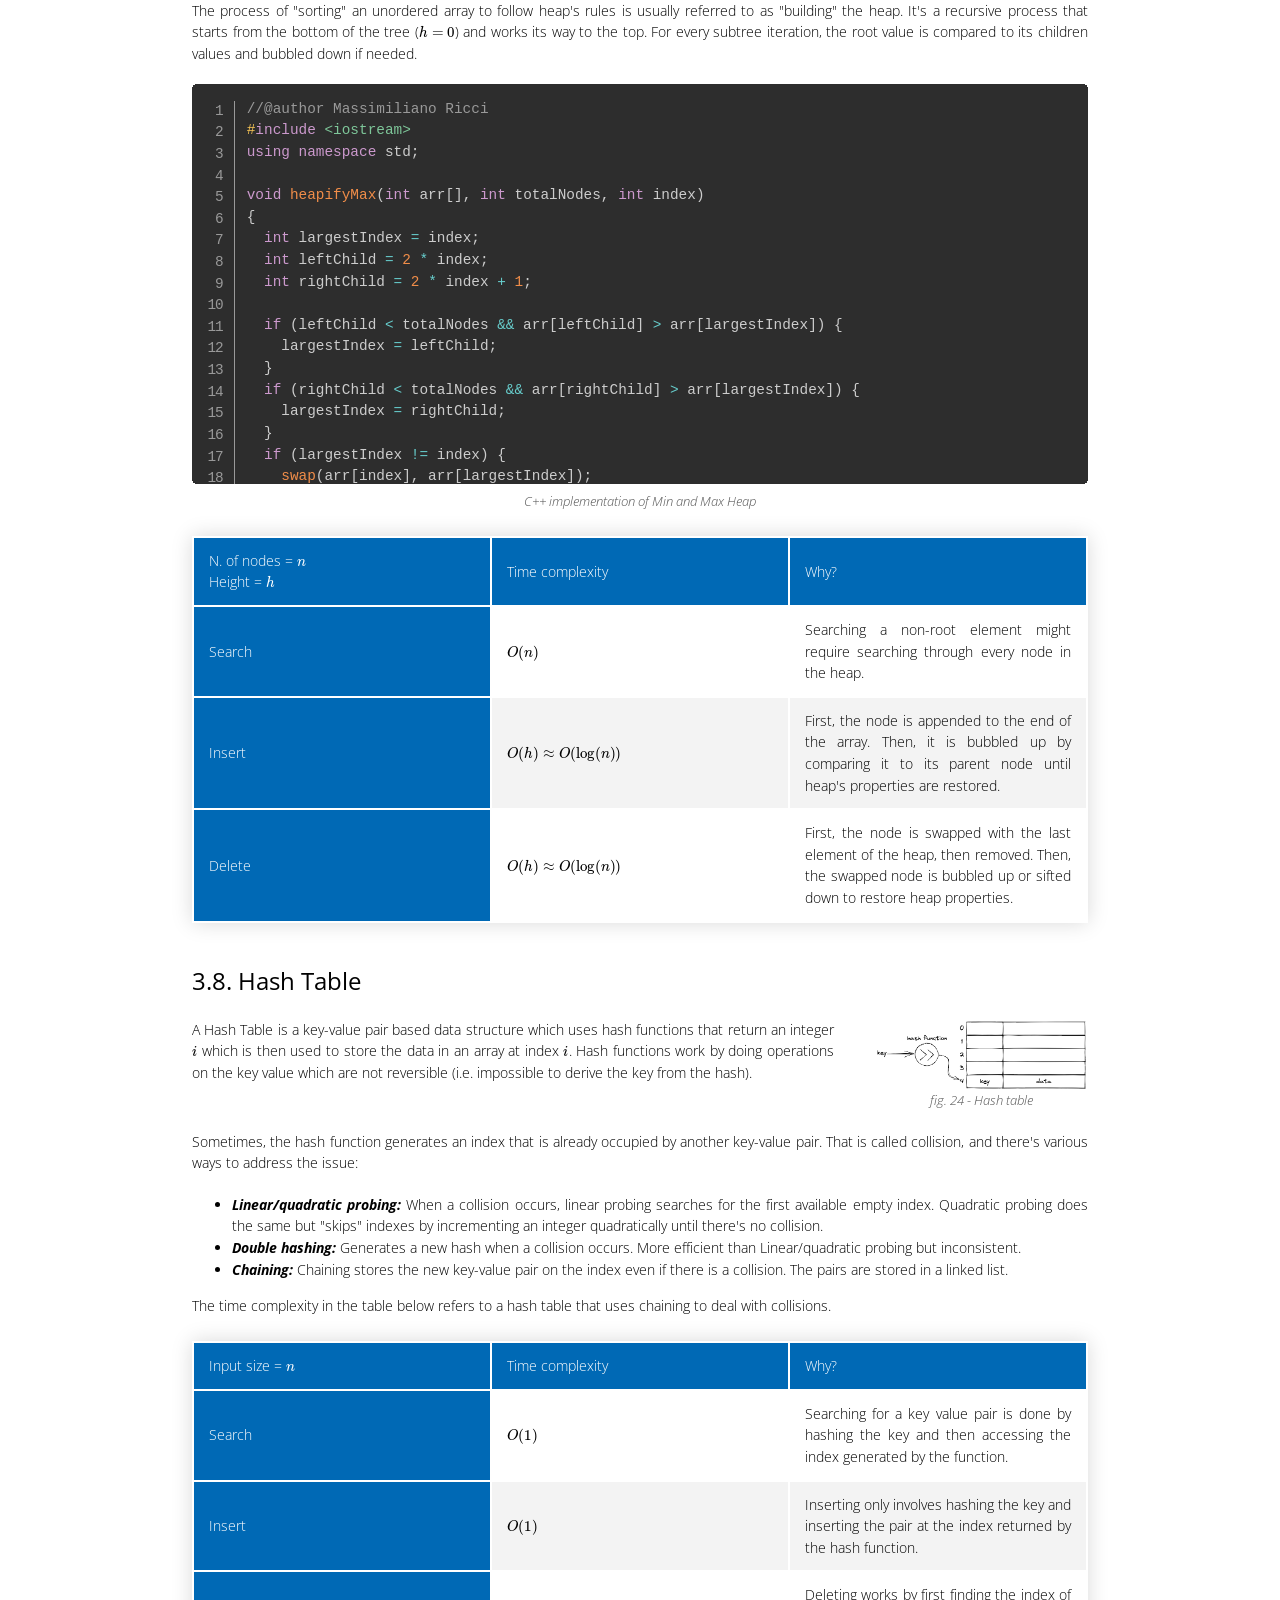
==== commit f6d5a807: "fml" ====
--- a/index.html
+++ b/index.html
@@ -9,6 +9,7 @@
   <link href="src/styles/prism.css" rel="stylesheet" />
   <script type="text/javascript" async src="src/scripts/MathJax/tex-chtml.js"></script>
   <script src="src/scripts/prism.js" defer></script>
+  <script src="src/scripts/scrollSync.js" defer></script>
   <link rel="icon" type="image/x-icon" href="favicon.ico">
   <title>Algorithms and Data Structures</title>
 </head>
@@ -48,6 +49,7 @@
             <li><a href="#linked">Linked List</a></li>
             <li><a href="#stack">Stack</a></li>
             <li><a href="#queue">Queue</a></li>
+            <li><a href="#graph">Graph</a></li>
             <li><a href="#tree">Tree</a>
               <ol>
                 <li><a href="#bst">Binary Search Tree</a></li>
@@ -56,32 +58,33 @@
               </ol>
             </li>
             <li><a href="#heap">Heap</a></li>
-            <li><a href="#graph">Graph</a></li>
             <li><a href="#hash">Hash table</a></li>
           </ol>
         </li>
-        <li><a href="#">Analysis of Algorithms</a>
+        <li><a href="#aa">Analysis of Algorithms</a>
           <ol>
-            <li><a href="#">Search Algorithms</a>
+            <li><a href="#master">Master Theorem</a>
+            <li><a href="#search">Search Algorithms</a>
               <ol>
-                <li><a href="#">Linear Search</a></li>
-                <li><a href="#">Binary Search</a></li>
-                <li><a href="#">Depth-First Search</a></li>
+                <li><a href="#linsearch">Linear Search</a></li>
+                <li><a href="#jumpsearch">Jump Search</a></li>
+                <li><a href="#binsearch">Binary Search</a></li>
               </ol>
             </li>
-            <li><a href="#">Sorting Algorithms</a>
+            <li><a href="#sort">Sorting Algorithms</a>
               <ol>
-                <li><a href="#">Quick-sort</a></li>
-                <li><a href="#">Bubble-sort</a></li>
-                <li><a href="#">Merge-sort</a></li>
-                <li><a href="#">Selection-sort</a></li>
+                <li><a href="#selsort">Selection Sort</a></li>
+                <li><a href="#bubblesort">Bubble Sort</a></li>
+                <li><a href="#quicksort">Quick Sort</a></li>
+                <li><a href="#mergesort">Merge Sort</a></li>
               </ol>
             </li>
-            <li><a href="#">Complex Algorithms</a>
+            <li><a href="#complex">Complex Algorithms</a>
               <ol>
-                <li><a href="#">Djikstra's Algorithm</a></li>
-                <li><a href="#">A* Algorithm</a></li>
-                <li><a href="#">Fast Fourier Transform</a></li>
+                <li><a href="#rat">Rat in a maze Algorithm</a></li>
+                <li><a href="#dijkstra">Dijkstra's Algorithm</a></li>
+                <li><a href="#a*">A* Algorithm</a></li>
+                <li><a href="#fft">Fast Fourier Transform</a></li>
               </ol>
             </li>
           </ol>
@@ -174,7 +177,7 @@
           <p>Later in this document, I’m going to to analyze various trivial and non-trivial algorithms using a technique called operation-count method which involves counting the number of primitive operations in an algorithm and summing them all together. The result usually consists of many constants other than the input size \(n\).</p>
           <p>Since for \(n \rightarrow \infty\) constants are much less dominant than \(n\), we approximate bounding functions to general classes of functions, some of them are shown in fig. 4.</p>
           <p>The general order of dominance of these function is as follows:</p>
-          <p>\(1 \ll log(n) \ll n \ll n \cdot log(n) \ll n^2 \ll 2^n \ll n!\)</p>
+          <p>\(1 \ll \log(n) \ll n \ll n\log(n) \ll n^2 \ll 2^n \ll n!\)</p>
         </div>
         <div>
           <img src="img/dominance.png" alt="Graph representing the growth of various general functions given an input n">
@@ -435,12 +438,127 @@
         </tbody>
       </table>
     </div>
+    <div id="graph" class="section">
+      <p class="subtitle">3.5. Graph</p>
+      <div class="text_four_images_below">
+        <div>
+          <p>Graphs are a non-linear data structure which consists of vertices and edges connecting them. They're the base of other data structures like <a href="#tree">trees</a> and <a href="#heap">heaps</a>. Graphs can be used to model real life relationships between entities of any type. For example, an undirected graph can be used to represent friendships in a social network, or a weighted directed graph could represent a road network. They're generally not space efficient and time complexity of operations depends on the way they're implemented. Mathematically, a graph is represented with the notation:</p>
+          <div>
+            $$
+            G = (V, E)
+            $$
+          </div>
+          <p>Where \(V\) is a set of vertices and \(E\) a set of edges. Every edge is an ordered pair of vertices.</p>
+        </div>
+        <div>
+          <img src="img/graph.png" alt="Figure depicting a graph">
+          <p class="img_caption">fig. 13 - Graph</p>
+        </div>
+        <div>
+          <img src="img/acyclicalgraph.png" alt="Figure depicting an acyclical graph">
+          <p class="img_caption">fig. 14 - Acyclycal graph</p>
+        </div>
+        <div>
+          <img src="img/directedgraph.png" alt="Figure depicting a directedgraph">
+          <p class="img_caption">fig. 15 - Directed graph</p>
+        </div>
+        <div>
+          <img src="img/weightedgraph.png" alt="Figure depicting a weighted graph">
+          <p class="img_caption">fig. 16 - Weighted graph</p>
+        </div>
+      </div>
+      <div>
+        <p>They can be represented in two ways:</p>
+          <ul>
+            <li><i><b>Adjacency Matrix:</b></i> It's a two-dimensional array where the rows and columns represent the vertices of the graph. The value at index \([i][j]\) is \(1\) if there's an edge between vertex \(i\) and vertex \(j\), and \(0\) otherwise. To represent the graph in <i>fig. 13</i>:</li>
+            <div>
+              <img src="img/adjmatrix.png" alt="Adjacency matrix for graph in fig. 13" style="margin: auto; max-height: 300px;">
+            </div>
+            <li><i><b>Adjacency List:</b></i> It's an array of linked lists, where every linked list represents one vertex. Every element in the linked list represents one adjacent vertex. To represent the graph in <i>fig. 13</i>:</li>
+            <div>
+              <img src="img/adjlist.png" alt="Adjacency list for graph in fig. 13" style="margin: auto; max-height: 300px;">
+            </div>
+          </ul>
+        <p>Graphs have various adjectives, based on the properties they have. Here's a few of them:</p>
+        <ul>
+          <li><i><b>Complete:</b></i> A graph is complete when every vertex is connected to every other vertex.</li>
+          <li><i><b>Acyclical:</b></i> A graph is acyclical if it doesn't have any cycles. <i>fig. 14</i> is an example of an acyclical graph.</li>
+          <li><i><b>Directed:</b></i> A graph is directed if the edges have a direction. <i>fig. 15</i> is an example of a directed graph.</li>
+          <li><i><b>Undirected:</b></i> A graph is undirected if the edges have no direction. That means that the edges are bidirectional.</li>
+          <li><i><b>Weighted:</b></i> A graph is weighted if the edges have a weight associated with them. <i>fig. 16</i> is an example of a weighted graph.</li>
+        </ul>
+      </div>
+      <p>Graphs stored with adjacency matrices have a space complexity of \(O(|V|^2)\), and the time complexity of the implementation is described in the table below. Since \(V\) and \(E\) are sets, the "\(|\)" symbol is needed to imply cardinality.</p>
+      <table>
+        <thead>
+          <tr>
+            <th>Vertices = \(V\)<br>Edges = \(E\)</th>
+            <th>Time complexity</th>
+            <th>Why?</th>
+          </tr>
+        </thead>
+        <tbody>
+          <tr>
+            <td>Add vertex</td>
+            <td>\(O(|V|^2)\)</td>
+            <td>Arrays have a fixed size, and by adding a vertex we have to copy the whole matrix over.</td>
+          </tr>
+          <tr>
+            <td>Add edge</td>
+            <td>\(O(1)\)</td>
+            <td>To add an edge between two existing vertices, we just need to access (\(O(1)\)) and change \(0\) to \(1\).</td>
+          </tr>
+          <tr>
+            <td>Remove vertex</td>
+            <td>\(O(|V|^2)\)</td>
+            <td>In the worst case, all columns in the matrix have to be shifted down by one, before removing one column and one row.</td>
+          </tr>
+          <tr>
+            <td>Remove edge</td>
+            <td>\(O(1)\)</td>
+            <td>To remove an edge between two existing vertices, we just need to access (\(O(1)\)) and change \(1\) to \(0\).</td>
+          </tr>
+        </tbody>
+      </table>
+      <p>Graphs stored with adjacency lists have a space complexity of \(O(|V|+|E|)\). The time complexity of the implementation is described in the table below.</p>
+      <table>
+        <thead>
+          <tr>
+            <th>Vertices = \(V\)<br>Edges = \(E\)</th>
+            <th>Time complexity</th>
+            <th>Why?</th>
+          </tr>
+        </thead>
+        <tbody>
+          <tr>
+            <td>Add vertex</td>
+            <td>\(O(|V|)\)</td>
+            <td>Arrays have a fixed size, and by adding a vertex we have to copy the whole array over.</td>
+          </tr>
+          <tr>
+            <td>Add edge</td>
+            <td>\(O(1)\)</td>
+            <td>To add an edge between two existing vertices, we just need to access (\(O(1)\)) and add the edge to the list accordingly.</td>
+          </tr>
+          <tr>
+            <td>Remove vertex</td>
+            <td>\(O(|V|+|E|)\)</td>
+            <td>To remove a vertex we might have to iterate over every vertex, and then over every vertice's edge.</td>
+          </tr>
+          <tr>
+            <td>Remove edge</td>
+            <td>\(O(1)\)</td>
+            <td>To remove an edge between two existing vertices, we just need to access (\(O(1)\)) and remove the edge from the list accordingly.</td>
+          </tr>
+        </tbody>
+      </table>
+    </div>
     <div id="tree" class="section">
-      <p class="subtitle">3.5. Tree</p>
+      <p class="subtitle">3.6. Tree</p>
       <div class="text_twoimg_aligned">
         <div>
           <p>Trees are non-linear data structures that consist of nodes and edges. Every node consists of data and pointers to other nodes. The top node is also called root node and has no parent node. A node is a leaf or external node when it doesn't point to any other node – they're usually located towards the bottom of the tree if the tree is balanced. Edges are basically the connections between nodes, and there is a maximum of \(n - 1\) edges in a tree that has \(n\) nodes.</p>
-          <p>Since trees can be implemented in many different ways, there are some properties that describe them. I'll take into consideration <i>fig. 13</i> while defining them: </p>
+          <p>Since trees can be implemented in many different ways, there are some properties that describe them. I'll take into consideration <i>fig. 17</i> while defining them: </p>
           <ul>
             <li><i><b>Degree: </b></i>The maximum number of children nodes allowed for every node. In this case, \(3\).</li>
             <li><i><b>Depth: </b></i>The number of edges between a node and the root node. In this case, depth is \(0\) for the root node, \(2\) for the rightmost node and \(3\) for the leftmost one.</li>
@@ -452,16 +570,16 @@
         </div>
         <div>
           <img src="img/nonbinarytree.png" alt="Figure depicting a degree three tree">
-          <p class="img_caption">fig. 13 – Degree 3 tree</p>
+          <p class="img_caption">fig. 17 – Degree 3 tree</p>
         </div>
         <div>
           <img src="img/unbalancedtree.png" alt="Figure depicting an degree two tree">
-          <p class="img_caption">fig. 14 – Binary tree</p>
+          <p class="img_caption">fig. 18 – Binary tree</p>
         </div>
       </div>
     </div>
     <div id="bst" class="section">
-      <p class="subtitle">3.5.1. Binary Search Tree</p>
+      <p class="subtitle">3.6.1. Binary Search Tree</p>
       <div class="text_img_aligned">
         <div>
           <p>A binary search tree is a particular type of binary tree where:</p>
@@ -469,11 +587,11 @@
             <li>The left child of a node and all of its children hold a value lesser than that of the parent.</li>
             <li>The right child of a node and all of its children hold a value greater than that of the parent.</li>
           </ul>
-          <p>Binary search trees search complexity is dependant on how balanced the tree is. In the case of a perfect binary tree (<i>fig.15</i>), \(h = log(n)\), where \(h\) is the height of the tree and \(n\) is the total number of nodes in the tree.</p>
+          <p>Binary search trees search complexity is dependant on how balanced the tree is. In the case of a perfect binary tree (<i>fig.19</i>), \(h = \log(n)\), where \(h\) is the height of the tree and \(n\) is the total number of nodes in the tree.</p>
         </div>
         <div>
           <img src="img/binsearchtree.png" alt="Figure depicting a Perfect Binary search tree">
-          <p class="img_caption">fig. 15 – Perfect Binary Search Tree</p>
+          <p class="img_caption">fig. 19 – Perfect Binary Search Tree</p>
         </div>
       </div>
       <table>
@@ -487,7 +605,7 @@
         <tbody>
           <tr>
             <td>Search</td>
-            <td>\(O(h) \approx O(log(n))\)</td>
+            <td>\(O(h) \approx O(\log(n))\)</td>
             <td>In a perfect binary tree, every time a child node is accessed the search space is halved.</td>
           </tr>
           <tr>
@@ -515,7 +633,7 @@
       <p>Reality is trees can become unbalanced extremely quick while inserting and deleting nodes, leading to a search complexity of \(O(n)\). That is why computer scientists came up with the concept of self-balancing trees.</p>
     </div>
     <div id="rbt" class="section">
-      <p class="subtitle">3.5.2. Red-Black Binary Tree</p>
+      <p class="subtitle">3.6.2. Red-Black Binary Tree</p>
       <div class="text_img_aligned">
         <div>
           <p>Red-black binary trees add a new "color" property to their nodes, which can be either <span style="color: red;">red</span> or black. They implement some more rules on the nodes behaviour based on their color:</p>
@@ -529,27 +647,27 @@
         </div>
         <div>
           <img src="img/rbtree.png" alt="Figure depicting a red-black binary tree">
-          <p class="img_caption">fig. 16 - Red-Black Binary Tree</p>
+          <p class="img_caption">fig. 20 - Red-Black Binary Tree</p>
         </div>
       </div>
     </div>
     <div id="avl" class="section">
-      <p class="subtitle">3.5.3. AVL Binary Tree</p>
+      <p class="subtitle">3.6.3. AVL Binary Tree</p>
       <div class="text_img_below">
         <div>
           <p>An AVL tree (named after its inventors – Adelson-Velsky,Landis) is a self-balancing tree that restores balance if needed after every insertion or deletion. It does that by checking that the height of every node's subtrees does not exceed a threshold, which is usually \(1\). In mathematical terms, an AVL tree has to satisfy \(|B(N)| \leq 1\) for every given node \(N\), where \(B(N) = h_l - h_r\) with \(h_l, h_r\) being the height of the left and right child subtrees respectively. </p>
           <p>When \(B(N) > 1\), the tree is left-heavy, and requires either a right rotation or a left-right rotation.</p>
           <p>When \(B(N) < -1\), the tree is right-heavy, and requires either a left rotation or a right-left rotation.</p>
-          <p>More on rotations in <i>fig. 17</i>.</p>
+          <p>More on rotations in <i>fig. 21</i>.</p>
         </div>
         <div>
           <img src="img/avlrotations.png" alt="Figure depicting AVL tree rotations">
-          <p class="img_caption">fig. 17 - AVL tree rotations</p>
+          <p class="img_caption">fig. 21 - AVL tree rotations</p>
         </div>
       </div>
     </div>
     <div id="heap" class="section">
-      <p class="subtitle">3.6. Heap</p>
+      <p class="subtitle">3.7. Heap</p>
       <div class="text_twoimg_aligned">
         <div>
           <p>Heaps are data structures that are commonly used in Heap Sort and to implement Priority queues. They can be implemented in two different ways:</p>
@@ -557,7 +675,7 @@
             <li><i><b>Min Heap:</b></i> It's a tree where every node holds a value that is less or equal than its children's held values. The smallest value in the min heap is located at the root of the tree.</li>
             <li><i><b>Max Heap:</b></i> It's a tree where every node holds a value that is greater or equal than its children's held values. The largest value in the max heap is located at the root of the tree.</li>
           </ul>
-          <p>Heaps are complete trees. That means that a heap with \(n\) nodes always has a \(O(log(n))\) height. In an array implementation:</p>
+          <p>Heaps are complete trees. That means that a heap with \(n\) nodes always has a \(O(\log(n))\) height. In an array implementation:</p>
           <ul>
             <li>The root node is stored on index \(1\) and subsequent nodes are stored in order of level traversal from left to right.</li>
             <li>The element at index \(0\) is often left unused. This is a convention that is not always respected, but it makes the following point more straight-forward.</li>
@@ -565,29 +683,530 @@
               <ul>
                 <li>Its left child is located at index \(2i\)</li>
                 <li>Its right child is located at index \(2i + 1\)</li>
-                <li>Its parent is located at index \(\lfloor2 / i\rfloor\)</li>
+                <li>Its parent is located at index \(\lfloor i / 2\rfloor\)</li>
               </ul>
             </li>
           </ul>
         </div>
         <div>
           <img src="img/minheap.png" alt="Figure depicting a min heap">
-          <p class="img_caption">fig. 18 - Min Heap</p>
+          <p class="img_caption">fig. 22 - Min Heap</p>
         </div>
         <div>
           <img src="img/maxheap.png" alt="Figure depicting a max heap">
-          <p class="img_caption">fig. 19 - Max Heap</p>
-        </div>
-      </div>
+          <p class="img_caption">fig. 23 - Max Heap</p>
+        </div>
+      </div>
+      <div>
+        <p>The process of "sorting" an unordered array to follow heap's rules is usually referred to as "building" the heap. It's a recursive process that starts from the bottom of the tree (\(h=0\)) and works its way to the top. For every subtree iteration, the root value is compared to its children values and bubbled down if needed.</p>
+      </div>
+      <div>
+        <pre data-src="src/code/heap.cpp"></pre>
+        <p class="img_caption">C++ implementation of Min and Max Heap</p>
+      </div>
+      <table>
+        <thead>
+          <tr>
+            <th>N. of nodes = \(n\) <br> Height = \(h\)</th>
+            <th>Time complexity</th>
+            <th>Why?</th>
+          </tr>
+        </thead>
+        <tbody>
+          <tr>
+            <td>Search</td>
+            <td>\(O(n)\)</td>
+            <td>Searching a non-root element might require searching through every node in the heap.</td>
+          </tr>
+          <tr>
+            <td>Insert</td>
+            <td>\(O(h) \approx O(\log(n))\)</td>
+            <td>First, the node is appended to the end of the array. Then, it is bubbled up by comparing it to its parent node until heap's properties are restored.</td>
+          </tr>
+          <tr>
+            <td>Delete</td>
+            <td>\(O(h) \approx O(\log(n))\)</td>
+            <td>First, the node is swapped with the last element of the heap, then removed. Then, the swapped node is bubbled up or sifted down to restore heap properties.</td>
+          </tr>
+        </tbody>
+      </table>
+    </div>
+    <div id="hash" class="section">
+      <p class="subtitle">3.8. Hash Table</p>
+      <div class="text_img_aligned">
+        <div>
+          <p>A Hash Table is a key-value pair based data structure which uses hash functions that return an integer \(i\) which is then used to store the data in an array at index \(i\). Hash functions work by doing operations on the key value which are not reversible (i.e. impossible to derive the key from the hash).</p>
+        </div>
+        <div>
+          <img src="img/hashtable.png" alt="Figure depicting a hash table">
+          <p class="img_caption">fig. 24 - Hash table</p></div>
+      </div>
+      <div>
+        <p>Sometimes, the hash function generates an index that is already occupied by another key-value pair. That is called collision, and there's various ways to address the issue:</p>
+        <ul>
+          <li><i><b>Linear/quadratic probing:</b></i> When a collision occurs, linear probing searches for the first available empty index. Quadratic probing does the same but "skips" indexes by incrementing an integer quadratically until there's no collision.</li>
+          <li><i><b>Double hashing:</b></i> Generates a new hash when a collision occurs. More efficient than Linear/quadratic probing but inconsistent.</li>
+          <li><i><b>Chaining:</b></i> Chaining stores the new key-value pair on the index even if there is a collision. The pairs are stored in a linked list.</li>
+        </ul>
+        <p>The time complexity in the table below refers to a hash table that uses chaining to deal with collisions.</p>
+      </div>
+      <table>
+        <thead>
+          <tr>
+            <th>Input size = \(n\)</th>
+            <th>Time complexity</th>
+            <th>Why?</th>
+          </tr>
+        </thead>
+        <tbody>
+          <tr>
+            <td>Search</td>
+            <td>\(O(1)\)</td>
+            <td>Searching for a key value pair is done by hashing the key and then accessing the index generated by the function.</td>
+          </tr>
+          <tr>
+            <td>Insert</td>
+            <td>\(O(1)\)</td>
+            <td>Inserting only involves hashing the key and inserting the pair at the index returned by the hash function.</td>
+          </tr>
+          <tr>
+            <td>Delete</td>
+            <td>\(O(1)\)</td>
+            <td>Deleting works by first finding the index of the pair by hashing the key and then setting the array location to null.</td>
+          </tr>
+        </tbody>
+      </table>
+    </div>
+    <hr>
+    <div id="aa" class="section">
+      <div>
+        <p class="subtitle">4. Analysis of Algorithms</p>
+        <p>Many aspects of our digital lives are controlled by algorithms – from the search function of a music streaming service to a navigation app that guides us to our destination.</p>
+        <p>Because there's so many possible applications for algorithms in everyday life, various design techniques distinguish the multitude of algorithms ever created: </p>
+        <ul>
+          <li><i><b>Brute force algorithms:</b></i> There's no real technique involved here – these algorithms just try every possible combination and stop executing when they find a solution. <a href="#linsearch">Linear search</a> is a good example.</li>
+          <li><i><b>Greedy algorithms:</b></i> They're algorithms that always follow the optimal path, without regards of the efficiency of the final solution. <a href="#dijkstra"> Dijkstra's algorithm</a> is an example of greedy algorithm.</li>
+          <li><i><b>Backtracking algorithms:</b></i> Backtracking algorithms are usually recursive algorithms that try to work towards a solution by combining multiple steps. If a part of the solution doesn't lead to a final solution, it is removed and another solution is looked for. They're usually implemented in combination of <i>dynamic programming</i>, which is a technique that stores the results of a function with various inputs, so that, if the function is called with the same inputs again, the result is already stored and there is no need to run the function again. <a href="#rat">Rat in a Maze Algorithm</a> is a good example.</li>
+          <li><i><b>Divide and conquer algorithms:</b></i> These algorithms try to divide the problem in smaller sub-problems to solve those instead. In some algorithms, the sub-problems solutions are sometimes recombined in the final solution. <a href="#mergesort">Merge sort</a> is a classic divide and conquer algorithm.</li>
+        </ul>
+      </div>
+    </div>
+    <div id="master" class="section">
+      <p class="subtitle">4.1. Master Theorem</p>
+      <div class="text_img_aligned">
+        <div>
+          <p>Lastly, before diving into Algorithm Analysis, it is worth mentioning that many divide and conquer algorithm's time complexity can be calculated using the Master Theorem. It is a formula that helps solving recurrence relations of the form:</p>
+          <div>
+            $$
+            \begin{aligned}
+            T(n) &= aT(\frac{n}{b}) + f(n) \;\; \forall \;\; a \geq 1,\; b > 1,\; f(n) \geq 0
+            \end{aligned}
+            $$
+          </div>
+          <p>Where \(T(n)\) is the time complexity of the algorithm, \(a\) is the number of sub-problems, \(T(\frac{n}{b})\) is the runtime of each initial subproblem and \(f(n)\) is the time complexity of the algorithm's work done outside of the recursive calls.</p>
+        </div>
+        <div>
+          <img src="img/master.png" alt="Figure depicting a recursive call tree">
+          <p class="img_caption">fig. 25 - Master theorem tree</p>
+        </div>
+      </div>  
+      <div>
+        <p>At depth \(d\), a complete tree has \(a^d\) nodes and the maximum depth of a recursion tree is \(\log_b(n)\).<br>That means that to find out how many leaves the tree has we can calculate \(a^{\log_b(n)}\) which, for logarithms properties equals to \(n^{\log_b(a)}\).</p>
+        <p>A running time of \(\Theta(n^{\log_b a})\) follows.</p>
+        <p>Since in the master theorem – \(T(n) = aT(\frac{n}{b}) + f(n)\) – we're adding \(f(n)\) to the recursive calls complexity, the next step is comparing the two values and finding out which one dominates. There is three cases:</p>
+        <div>
+          $$
+          \begin{aligned}
+          &\text{Case 1: if} \; f(n) = O(n^{\log_b(a) - \epsilon}) \;\; \forall \;\; \epsilon > 0 \text{, then} \; T(n) = \Theta(n^{\log_b(a)})\\
+          &\text{Case 2: if} \; f(n) = \Theta(n^{\log_b(a)}) \text{, then} \; T(n) = \Theta(n^{\log_b(a)}\log(n))\\
+          &\text{Case 3: if} \; f(n) = \Omega(n^{\log_b(a) + \epsilon}) \;\; \forall \;\; \epsilon > 0 \text{, then} \; T(n) = \Theta(f(n))
+          \end{aligned}
+          $$     
+        </div>
+      </div>
+    </div>
+    <div id="search" class="section">
+      <p class="subtitle">4.2. Search Algorithms</p>
+      <p>Search algorithms are algorithms that try to find a specific element in a data structure. There are many different types of search algorithms, each with their own advantages and disadvantages.</p>
+    </div>
+    <div id="linsearch" class="section">
+      <p class="subtitle">4.2.1. Linear Search</p>
+      <p>Linear search is a very simple search algorithm that works by iterating through the data structure and comparing each element with the element we're looking for. If the element is found, the algorithm returns the index of the element. If the element is not found, the algorithm returns -1.</p>
+      <p>Linear search is a brute force algorithm, which means that it tries every possible combination and stops executing when it finds a solution.</p>
+      <div class="algo_analysis">
+        <div>
+          <pre data-src="src/code/linsearch.cpp"></pre>
+        </div>
+        <div>
+          <pre data-src="src/analysis/linsearch.txt" class="no-line-numbers"></pre>
+        </div>
+        <p class="img_caption">Analysis of Linear Search</p>
+      </div>
+      <table>
+        <thead>
+          <tr>
+            <th>Input size = \(n\)</th>
+            <th>Time complexity</th>
+            <th>Why?</th>
+          </tr>
+        </thead>
+        <tbody>
+          <tr>
+            <td>Worst case</td>
+            <td>\(O(n)\)</td>
+            <td>The worst case in linear search happens when the element is either at the last index or not present in the array.</td>
+          </tr>
+          <tr>
+            <td>Average case</td>
+            <td>\(\Theta(n)\)</td>
+            <td>The average case would be finding the element at index \(\frac{n}{2}\), so the average case still depends on the input size.</td>
+          </tr>
+          <tr>
+            <td>Best case</td>
+            <td>\(\Omega(1)\)</td>
+            <td>The best case happens when the element is found at the first index of the array.</td>
+          </tr>
+        </tbody>
+      </table>
+    </div>
+    <div id="jumpsearch" class="section">
+      <p class="subtitle">4.2.2. Jump Search</p>
+      <p>Jump search is a search algorithm for sorted arrays. It works by jumping a fixed number of steps at a time, and then doing a linear search on the elements in that block – in case the jump finds an element greater than the searched element. If the element is found, the algorithm returns the index of the element. If the element is not found, the algorithm returns -1.</p>
+      <p>Jump search is a divide and conquer algorithm, which means that it divides the problem in smaller sub-problems to solve those instead. In this case, the sub-problems are the blocks of the array.</p>
+      <p>The optimal step size is \(s=\sqrt{n}\), since in the worst case \(\frac{n}{s}\) steps are made, with the addition of \(s-1\) steps for the linear search. \(\sqrt{n}\) provides the minimum amount of steps for \(\frac{n}{s} + (m - 1)\).</p>
+      <div class="algo_analysis">
+        <div>
+          <pre data-src="src/code/jumpsearch.cpp"></pre>
+        </div>
+        <div>
+          <pre data-src="src/analysis/jumpsearch.txt" class="no-line-numbers"></pre>
+        </div>
+        <p class="img_caption">Analysis of Jump Search</p>
+      </div>
+      <table>
+        <thead>
+          <tr>
+            <th>Input size = \(n\)</th>
+            <th>Time complexity</th>
+            <th>Why?</th>
+          </tr>
+        </thead>
+        <tbody>
+          <tr>
+            <td>Worst case</td>
+            <td>\(O(\sqrt{n})\)</td>
+            <td>The worst case in jump search happens when the element we're looking for is either at the second to last index, or non existent.</td>
+          </tr>
+          <tr>
+            <td>Average case</td>
+            <td>\(\Theta(\sqrt{n})\)</td>
+            <td>The average case still depends on the step size.</td>
+          </tr>
+          <tr>
+            <td>Best case</td>
+            <td>\(\Omega(1)\)</td>
+            <td>The best case happens when the element is found after the first jump.</td>
+          </tr>
+        </tbody>
+      </table>
+    </div>
+    <div id="binsearch" class="section">
+      <p class="subtitle">4.2.3. Binary Search</p>
+      <div class="text_code">
+        <div>
+          <p>Binary search is a search algorithm for sorted arrays. It works by dividing the array in half and checking if the element we're looking for is greater or lesser than the current element. The algorithms then proceeds to only look in one half of the array, dividing that in two again and so on. If the element is found, the algorithm returns the index of the element. If the element is not found, the algorithm returns -1.</p>
+          <p>Binary search is a divide and conquer algorithm, which means that it divides the problem in smaller sub-problems to solve those instead. In this case, the sub-problems are the halves of the array.</p>
+          <p>To calculate the complexity of the recursive implementation of the binary search algorithm, we can make use of the <a href="#master">Master Theorem</a>. We just need to plug these values in it:</p>
+          <ul>
+            <li>\(a=1\) - since there's only one sub-problem for every recursion.</li>
+            <li>\(b=2\) - since the problem space is halved for every recursion.</li>
+            <li>\(f(n)=O(1)\) - since the work done outside of recursive calls is upper bounded by \(O(1)\).</li>
+          </ul>
+        </div>
+        <div>
+          <pre data-src="src/code/binsearch.cpp"></pre>
+          <p class="img_caption">C++ implementation of Binary Search</p>
+        </div>
+      </div>
+      <div>
+        <p>We have to find out which case of the theorem we're looking at. To do so, we must compare \(n^{\log_b(a)}\) to \(O(1)\).</p>
+        <div>
+          $$
+          \begin{aligned}
+          n^{\log_b(a)} &= n^{\log_2(1)} \\
+          n^{\log_2(1)} &= n^0 \\
+          n^0 &= 1 \\
+          1 &= O(1)
+          \end{aligned}
+          $$
+        </div>
+        <p>Since \(f(n)\) and \(n^{\log_b(a)}\) are asymptotically equal, we're looking at case 2 of the Master Theorem, that states that for binary search:</p>
+        <div>
+          $$
+          \begin{aligned}
+          T(n) &= \Theta(n^{\log_b(a)}\log(n)) \\
+          T(n) &= \Theta(\log(n))
+          \end{aligned}
+          $$
+        </div>
+      </div>
+      <table>
+        <thead>
+          <tr>
+            <th>Input size = \(n\)</th>
+            <th>Time complexity</th>
+            <th>Why?</th>
+          </tr>
+        </thead>
+        <tbody>
+          <tr>
+            <td>Worst case</td>
+            <td>\(O(\log{n})\)</td>
+            <td>The worst case in binary search is either when we find the desired element after reducing the search space to that single element or when the element doesn't exist.</td>
+          </tr>
+          <tr>
+            <td>Average case</td>
+            <td>\(\Theta(\log{n})\)</td>
+            <td>The average case is finding the element after \(\frac{\log(n)}{2}\) steps.</td>
+          </tr>
+          <tr>
+            <td>Best case</td>
+            <td>\(\Omega(1)\)</td>
+            <td>The best case is when the element is found in the middle of the array.</td>
+          </tr>
+        </tbody>
+      </table>
+    </div>
+    <div id="sort" class="section">
+      <p class="subtitle">4.3. Sorting Algorithms</p>
+      <p>Sorting algorithms are algorithms that take an array of elements and rearrange them in a specific order. The order can be ascending or descending, depending on the algorithm.</p>
+    </div>
+    <div id="selsort" class="section">
+      <p class="subtitle">4.3.1. Selection Sort</p>
+      <p>Selection sort is a sorting algorithm that works by finding the smallest element in the array and swapping it with the first element. Then, it finds the second smallest element and swaps it with the second element. It continues doing this until the array is sorted.</p>
+      <p>Selection sort is an algorithm that is easy to implement, but it has a very bad time complexity.</p>
+      <div class="algo_analysis">
+        <div>
+          <pre data-src="src/code/selsort.cpp"></pre>
+        </div>
+        <div>
+          <pre data-src="src/analysis/selsort.txt" class="no-line-numbers"></pre>
+        </div>
+        <p class="img_caption">Analysis of Selection Sort</p>
+      </div>
+      <p>As we can see, the time complexity of selection sort is \(O(n^2)\). This is because the inner <i>for loop</i> has to iterate first \(n\) times, then \(n - 1\) times \(...1\). That is called an arithmetic series, and can be calculated as follows:</p>
+      <div>
+        $$
+        \begin{aligned}
+        \sum_{i=1}^{n}i &= \frac{n(n + 1)}{2} \\
+        \frac{n(n + 1)}{2} &= O(n^2)
+        \end{aligned}
+        $$
+      </div>
+      <table>
+        <thead>
+          <tr>
+            <th>Input size = \(n\)</th>
+            <th>Time complexity</th>
+            <th>Why?</th>
+          </tr>
+        </thead>
+        <tbody>
+          <tr>
+            <td>Worst case</td>
+            <td>\(O(n^2)\)</td>
+            <td>The case doesn't matter. Selection Sort always runs with the same time complexity.</td>
+          </tr>
+          <tr>
+            <td>Average case</td>
+            <td>\(\Theta(n^2)\)</td>
+            <td>The case doesn't matter. Selection Sort always runs with the same time complexity.</td>
+          </tr>
+          <tr>
+            <td>Best case</td>
+            <td>\(\Omega(n^2)\)</td>
+            <td>The case doesn't matter. Selection Sort always runs with the same time complexity.</td>
+          </tr>
+        </tbody>
+      </table>
+    </div>
+    <div id="bubblesort" class="section">
+      <p class="subtitle">4.3.2. Bubble Sort</p>
+      <p>Bubble sort is a sorting algorithm that works by comparing two adjacent elements and swapping them if they're not in the correct order. It continues doing this until the array is sorted.</p>
+      <div class="algo_analysis">
+        <div>
+          <pre data-src="src/code/bubblesort.cpp"></pre>
+        </div>
+        <div>
+          <pre data-src="src/analysis/bubblesort.txt" class="no-line-numbers"></pre>
+        </div>
+        <p class="img_caption">Analysis of Selection Sort</p>
+      </div>
+      <p>Again, as with <a href="selsort">Selection Sort</a>, we have an arithmetic series. </p>
+      <table>
+        <thead>
+          <tr>
+            <th>Input size = \(n\)</th>
+            <th>Time complexity</th>
+            <th>Why?</th>
+          </tr>
+        </thead>
+        <tbody>
+          <tr>
+            <td>Worst case</td>
+            <td>\(O(n^2)\)</td>
+            <td>The worst case is when the array is sorted in reverse order.</td>
+          </tr>
+          <tr>
+            <td>Average case</td>
+            <td>\(\Theta(n^2)\)</td>
+            <td>The average case is when the array is randomly sorted.</td>
+          </tr>
+          <tr>
+            <td>Best case</td>
+            <td>\(\Omega(n)\)</td>
+            <td>The best case is when the array is already sorted. The algorithm will go through the array once and since no swaps happen, quit the function.</td>
+          </tr>
+        </tbody>
+      </table>
+    </div>
+    <div id="quicksort" class="section">
+      <p class="subtitle">4.3.3. Quick Sort</p>
+      <div class="text_code">
+        <div>
+          <p>Quick sort is a sorting algorithm that works by choosing a pivot element and partitioning the array around it. The elements that are smaller than the pivot are placed to the left of it, and the elements that are larger than the pivot are placed to the right of it. Then, the algorithm recursively sorts the left and right subarrays.</p>
+          <p>To calculate the complexity of the recursive implementation of the quick sort algorithm, we can make use of the <a href="#master">Master Theorem</a>. We just need to plug these values in it:</p>
+          <ul>
+            <li>\(a=2\) - since there's two sub-problem for every recursion – the two halves of the array.</li>
+            <li>\(b=2\) - since the problem space is halved for every recursion.</li>
+            <li>\(f(n)=O(n)\) - since the work done outside of recursive calls is upper bounded by \(O(n)\).</li>
+          </ul>
+        </div>
+        <div>
+          <pre data-src="src/code/quicksort.cpp"></pre>
+          <p class="img_caption">C++ implementation of Quick Sort</p>
+        </div>
+      </div>
+      <div>
+        <p>We have to find out which case of the theorem we're looking at. To do so, we must compare \(n^{\log_b(a)}\) to \(O(n)\).</p>
+        <div>
+          $$
+          \begin{aligned}
+          n^{\log_b(a)} &= n^{\log_2(2)} \\
+          n^{\log_2(2)} &= n^1 \\
+          n^1 &= n \\
+          n &= O(n)
+          \end{aligned}
+          $$
+        </div>
+        <p>Since \(f(n)\) and \(n^{\log_b(a)}\) are asymptotically equal, we're looking at case 2 of the Master Theorem, that states that for quick sort:</p>
+        <div>
+          $$
+          \begin{aligned}
+          T(n) &= \Theta(n^{\log_b(a)}\log(n)) \\
+          T(n) &= \Theta(n\log(n))
+          \end{aligned}
+          $$
+        </div>
+      </div>
+      <table>
+        <thead>
+          <tr>
+            <th>Input size = \(n\)</th>
+            <th>Time complexity</th>
+            <th>Why?</th>
+          </tr>
+        </thead>
+        <tbody>
+          <tr>
+            <td>Worst case</td>
+            <td>\(O(n^2)\)</td>
+            <td>If the pivot is chosen non randomly (either start or end of array) some input can force \(n^2\) complexity.</td>
+          </tr>
+          <tr>
+            <td>Average case</td>
+            <td>\(\Theta(n\log(n))\)</td>
+            <td>The average case is the same as the best case.</td>
+          </tr>
+          <tr>
+            <td>Best case</td>
+            <td>\(\Omega(n\log(n))\)</td>
+            <td>The average case is when the pivot is chosen so that it splits the array in half.</td>
+          </tr>
+        </tbody>
+      </table>
+    </div>
+    <div id="mergesort" class="section">
+      <p class="subtitle">4.3.4. Merge Sort</p>
+      <div class="text_code">
+        <div>
+          <p>Merge sort is a sorting algorithm that works by dividing the array into two halves, sorting each half, and then merging the two halves together.</p>
+          <p>It works by recursively splitting the array in smaller and smaller parts until the subarrays are of length 1, to then merge them again after sorting them.</p>
+          <p>To calculate the complexity of the recursive implementation of the merge sort algorithm, we can make use of the <a href="#master">Master Theorem</a>. We just need to plug these values in it:</p>
+          <ul>
+            <li>\(a=2\) - since there's two sub-problem for every recursion – the two halves of the array.</li>
+            <li>\(b=2\) - since the problem space is halved for every recursion.</li>
+            <li>\(f(n)=O(n)\) - since the work done outside of recursive calls is upper bounded by \(O(n)\).</li>
+          </ul>
+        </div>
+        <div>
+          <pre data-src="src/code/mergesort.cpp"></pre>
+          <p class="img_caption">C++ implementation of Quick Sort</p>
+        </div>
+      </div>
+      <div>
+        <p>We have to find out which case of the theorem we're looking at. To do so, we must compare \(n^{\log_b(a)}\) to \(O(n)\).</p>
+        <div>
+          $$
+          \begin{aligned}
+          n^{\log_b(a)} &= n^{\log_2(2)} \\
+          n^{\log_2(2)} &= n^1 \\
+          n^1 &= n \\
+          n &= O(n)
+          \end{aligned}
+          $$
+        </div>
+        <p>Since \(f(n)\) and \(n^{\log_b(a)}\) are asymptotically equal, we're looking at case 2 of the Master Theorem, exactly like <a href="#quicksort">Quick Sort</a>:</p>
+        <div>
+          $$
+          \begin{aligned}
+          T(n) &= \Theta(n^{\log_b(a)}\log(n)) \\
+          T(n) &= \Theta(n\log(n))
+          \end{aligned}
+          $$
+        </div>
+      </div>
+      <table>
+        <thead>
+          <tr>
+            <th>Input size = \(n\)</th>
+            <th>Time complexity</th>
+            <th>Why?</th>
+          </tr>
+        </thead>
+        <tbody>
+          <tr>
+            <td>Worst case</td>
+            <td>\(O(n\log(n))\)</td>
+            <td>The case doesn't matter. Merge Sort always runs with the same time complexity.</td>
+          </tr>
+          <tr>
+            <td>Average case</td>
+            <td>\(\Theta(n\log(n))\)</td>
+            <td>The case doesn't matter. Merge Sort always runs with the same time complexity.</td>
+          </tr>
+          <tr>
+            <td>Best case</td>
+            <td>\(\Omega(n\log(n))\)</td>
+            <td>The case doesn't matter. Merge Sort always runs with the same time complexity.</td>
+          </tr>
+        </tbody>
+      </table>
+    </div>
+    <div id="complex" class="section">
+      <p class="subtitle">4.4. Complex Algorithms</p>
+      <p>Until now, we analyzed common algorithms. In general, sorting and searching arrays is often considered trivial. We're now going to go over some more complex algorithms. Some of these have more concrete applications in real life.</p>
     </div>
   </div>
 </body>
-<!-- <div class="algo_analysis">
-        <div>
-          <pre data-src="src/code/linsearch.cpp"></pre>
-        </div>
-        <div>
-          <pre data-src="src/analysis/linsearch.txt" class="no-line-numbers"></pre>
-        </div>
-      </div> -->
 </html>
--- a/src/styles/style.css
+++ b/src/styles/style.css
@@ -25,6 +25,7 @@
 pre {
   border-radius: 5px;
   max-height: 400px;
+  max-width: 100%;
 }
 
 a, 
@@ -32,6 +33,11 @@
 a:hover, 
 a:active {
   color:blue;
+}
+
+.toc > ol > li > a,
+.toc > ol > li > ol > li > a,
+.toc > ol > li > ol > li > ol > li > a {
   text-decoration: none;
 }
 
@@ -73,7 +79,7 @@
 }
 
 .toc ol li {
-  display: block
+  display: block;
 }
 
 .toc ol li:before {
@@ -158,14 +164,25 @@
 .algo_analysis {
   display: grid;
   grid-template-columns: repeat(2, 1fr);
+  overflow: auto;
 }
 
 .algo_analysis div:nth-of-type(1) pre {
+  -ms-overflow-style: none;
+  scrollbar-width: none;
   border-radius: 5px 0px 0px 5px;
+}
+
+.algo_analysis div:nth-of-type(1) pre::-webkit-scrollbar {
+  display: none;
 }
 
 .algo_analysis div:nth-of-type(2) pre {
   border-radius: 0px 5px 5px 0px;
+}
+
+.algo_analysis .img_caption {
+  grid-column: 1/3;
 }
 
 .info {
@@ -199,6 +216,8 @@
   right: 10px;
   width: 3vw;
   height: 3vw;
+  min-width: 50px;
+  min-height: 50px;
   background-image: url("../../img/top.svg");
   background-repeat: no-repeat;
   background-size: contain;
@@ -221,4 +240,30 @@
   .container {
     width: 90%;
   }
-}
+
+  .top {
+    display: none;
+  }
+}
+
+@media only screen and (min-width: 1400px) {
+  .text_twoimg_aligned {
+    display: grid;
+    grid-template-columns: repeat(2, 1fr);
+    grid-template-rows: repeat(2, 1fr);
+    grid-gap: 40px;
+  }
+
+  .text_twoimg_aligned div:first-child {
+    grid-column: 1 / 3;
+  }
+
+  .top {
+    width: 70px;
+    height: 70px;
+  }
+
+  .top:hover {
+    transform: translateY(-15px);
+  }
+}
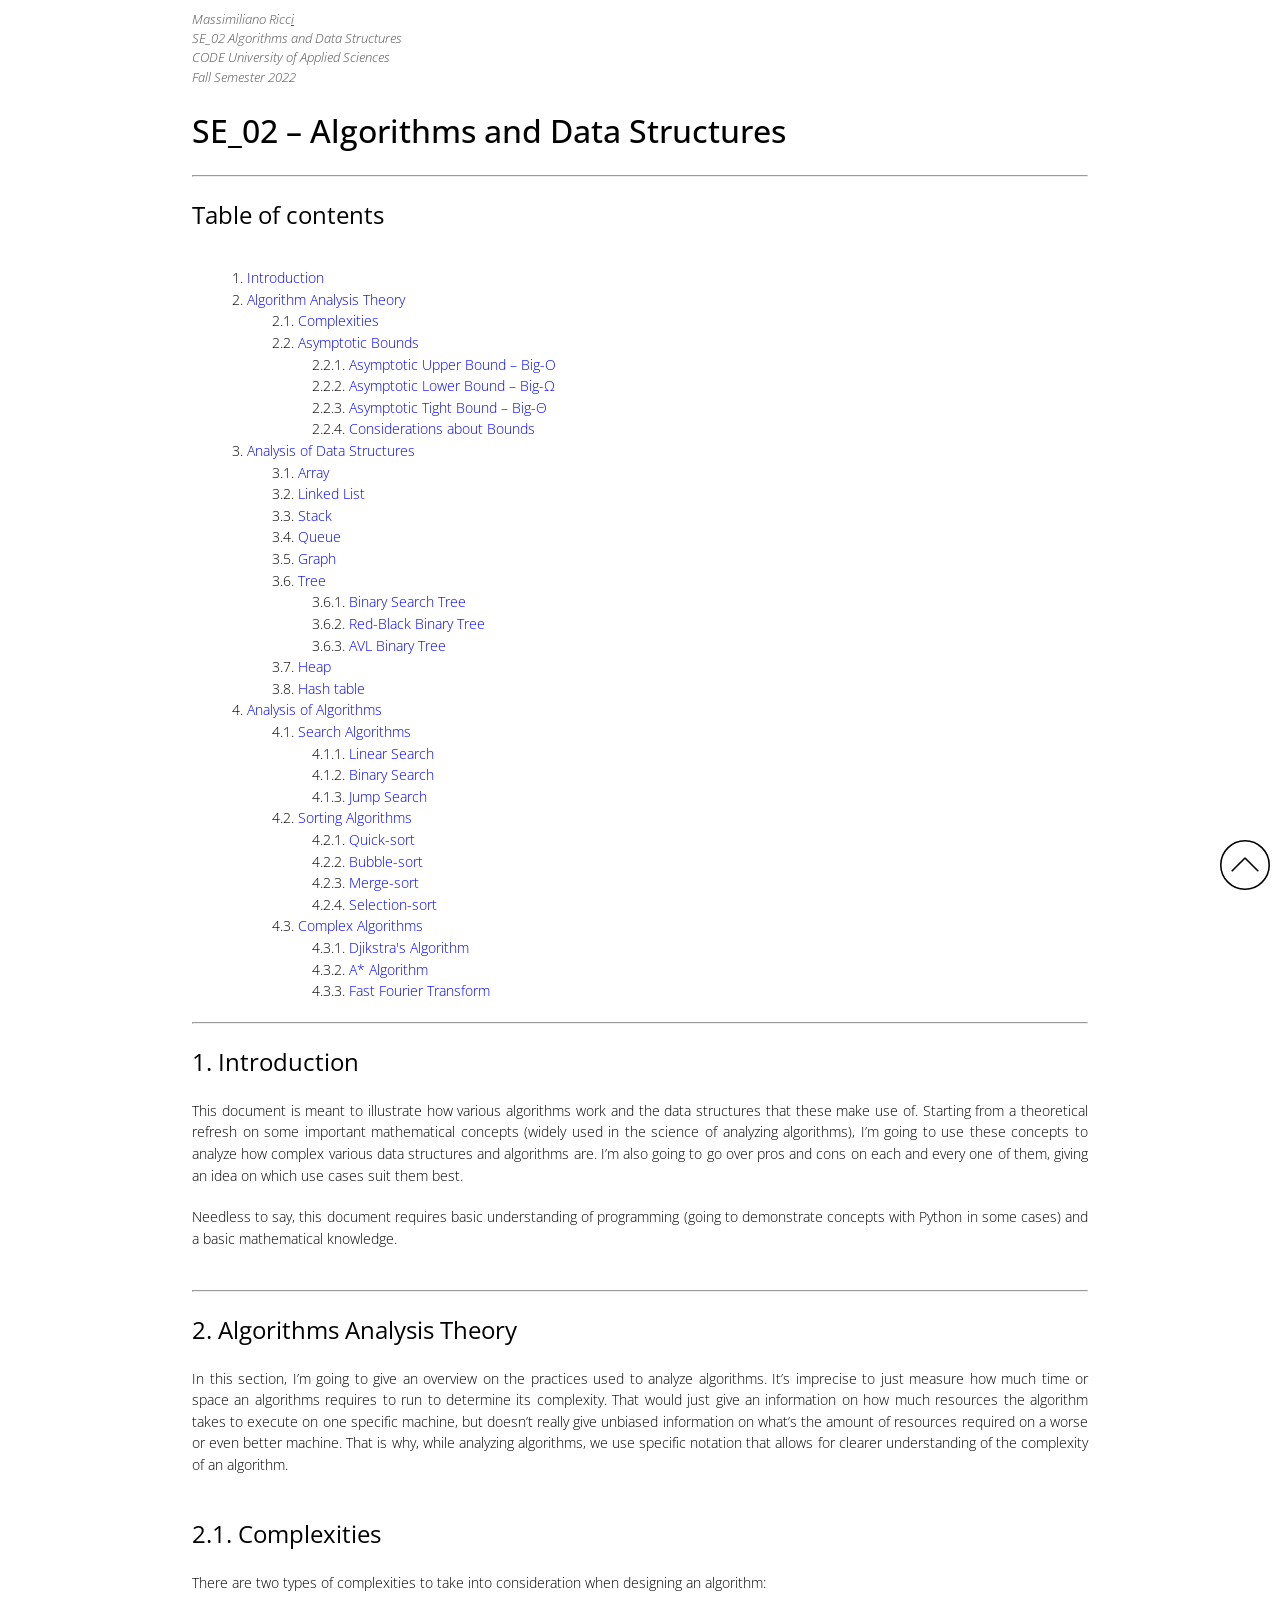
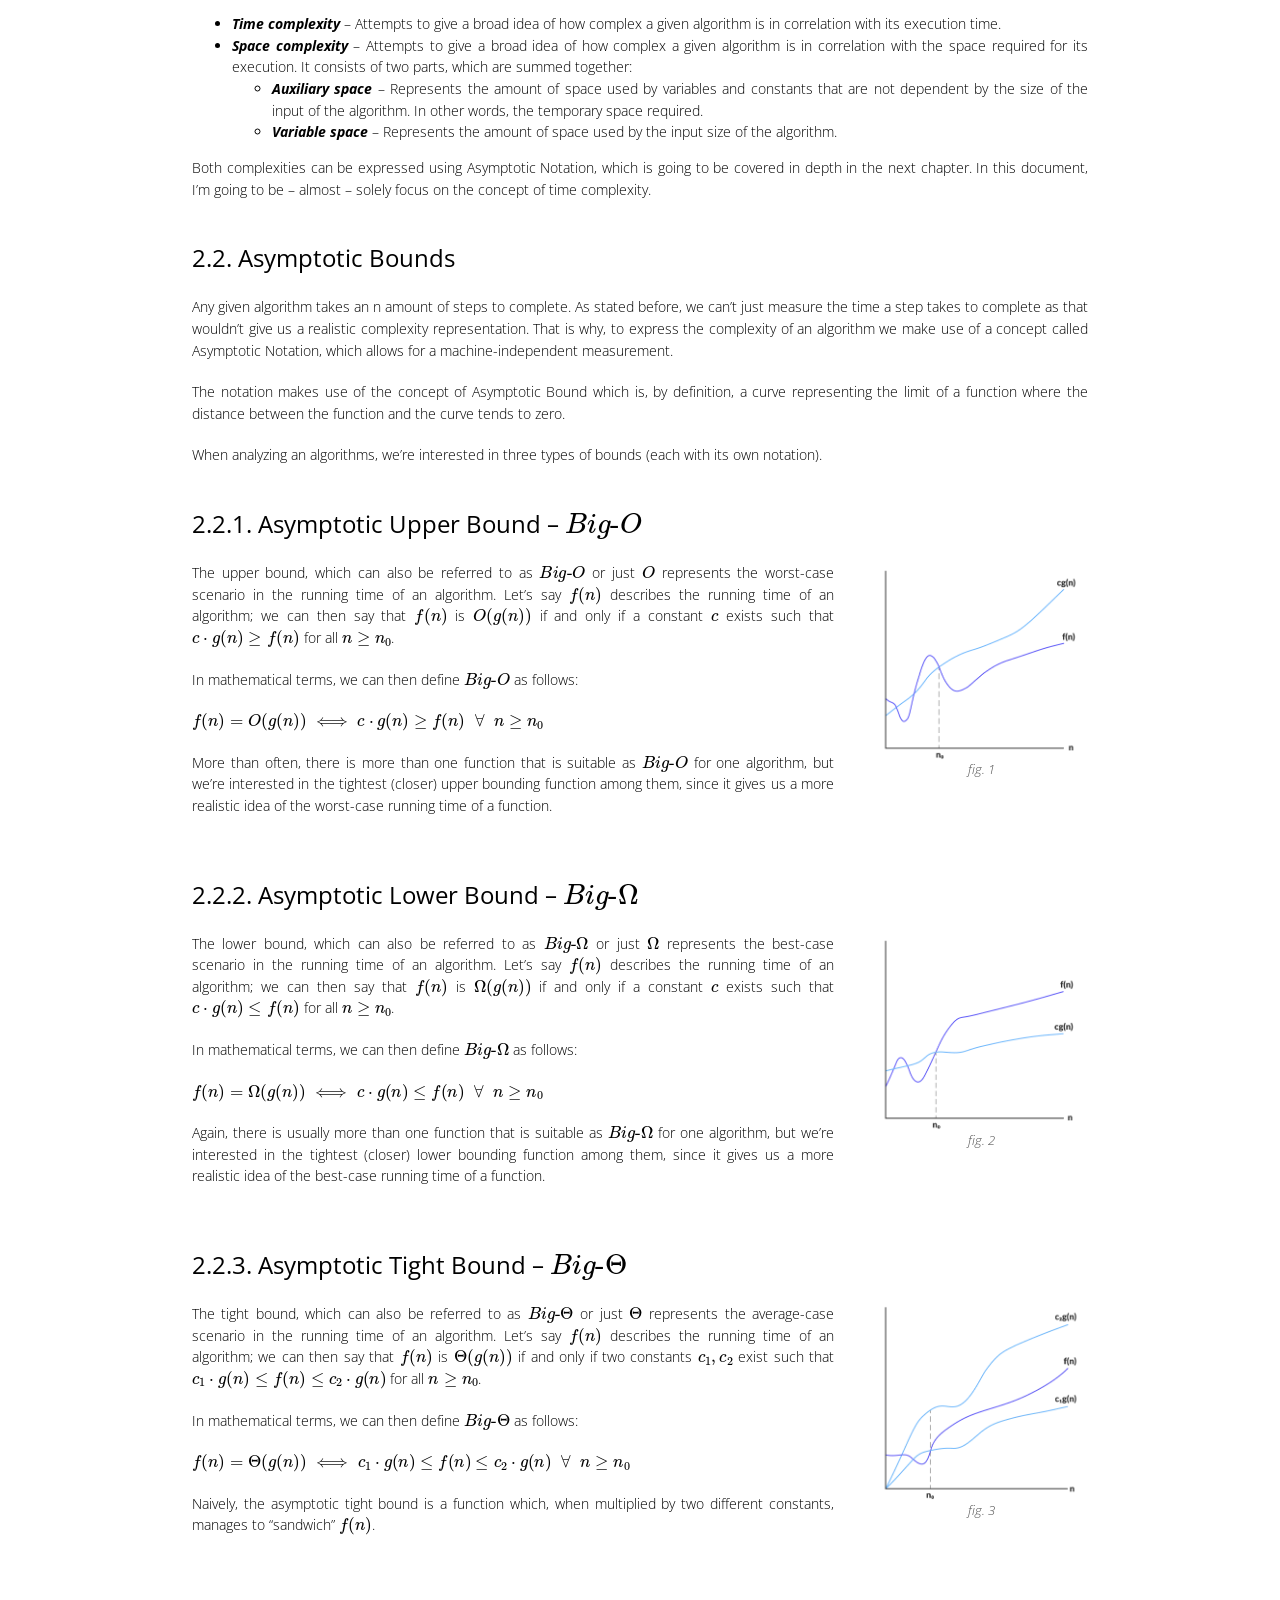
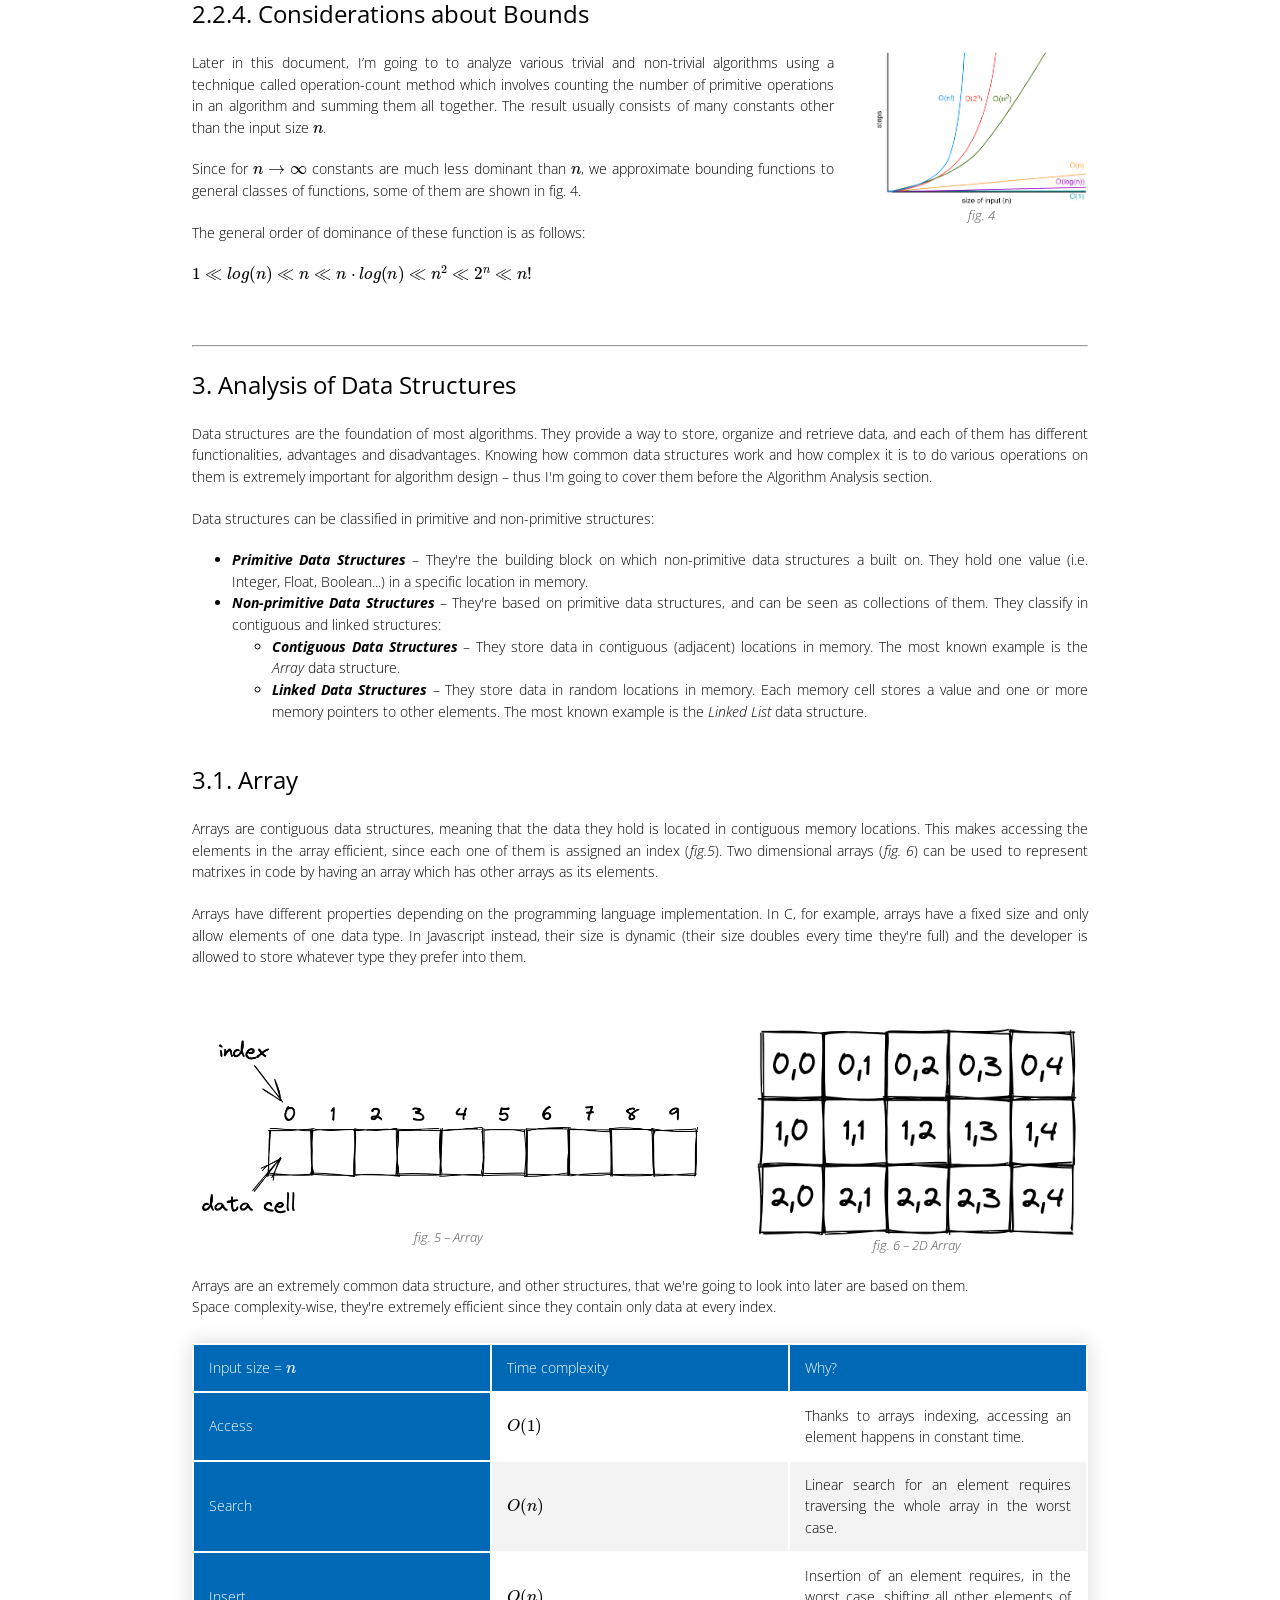
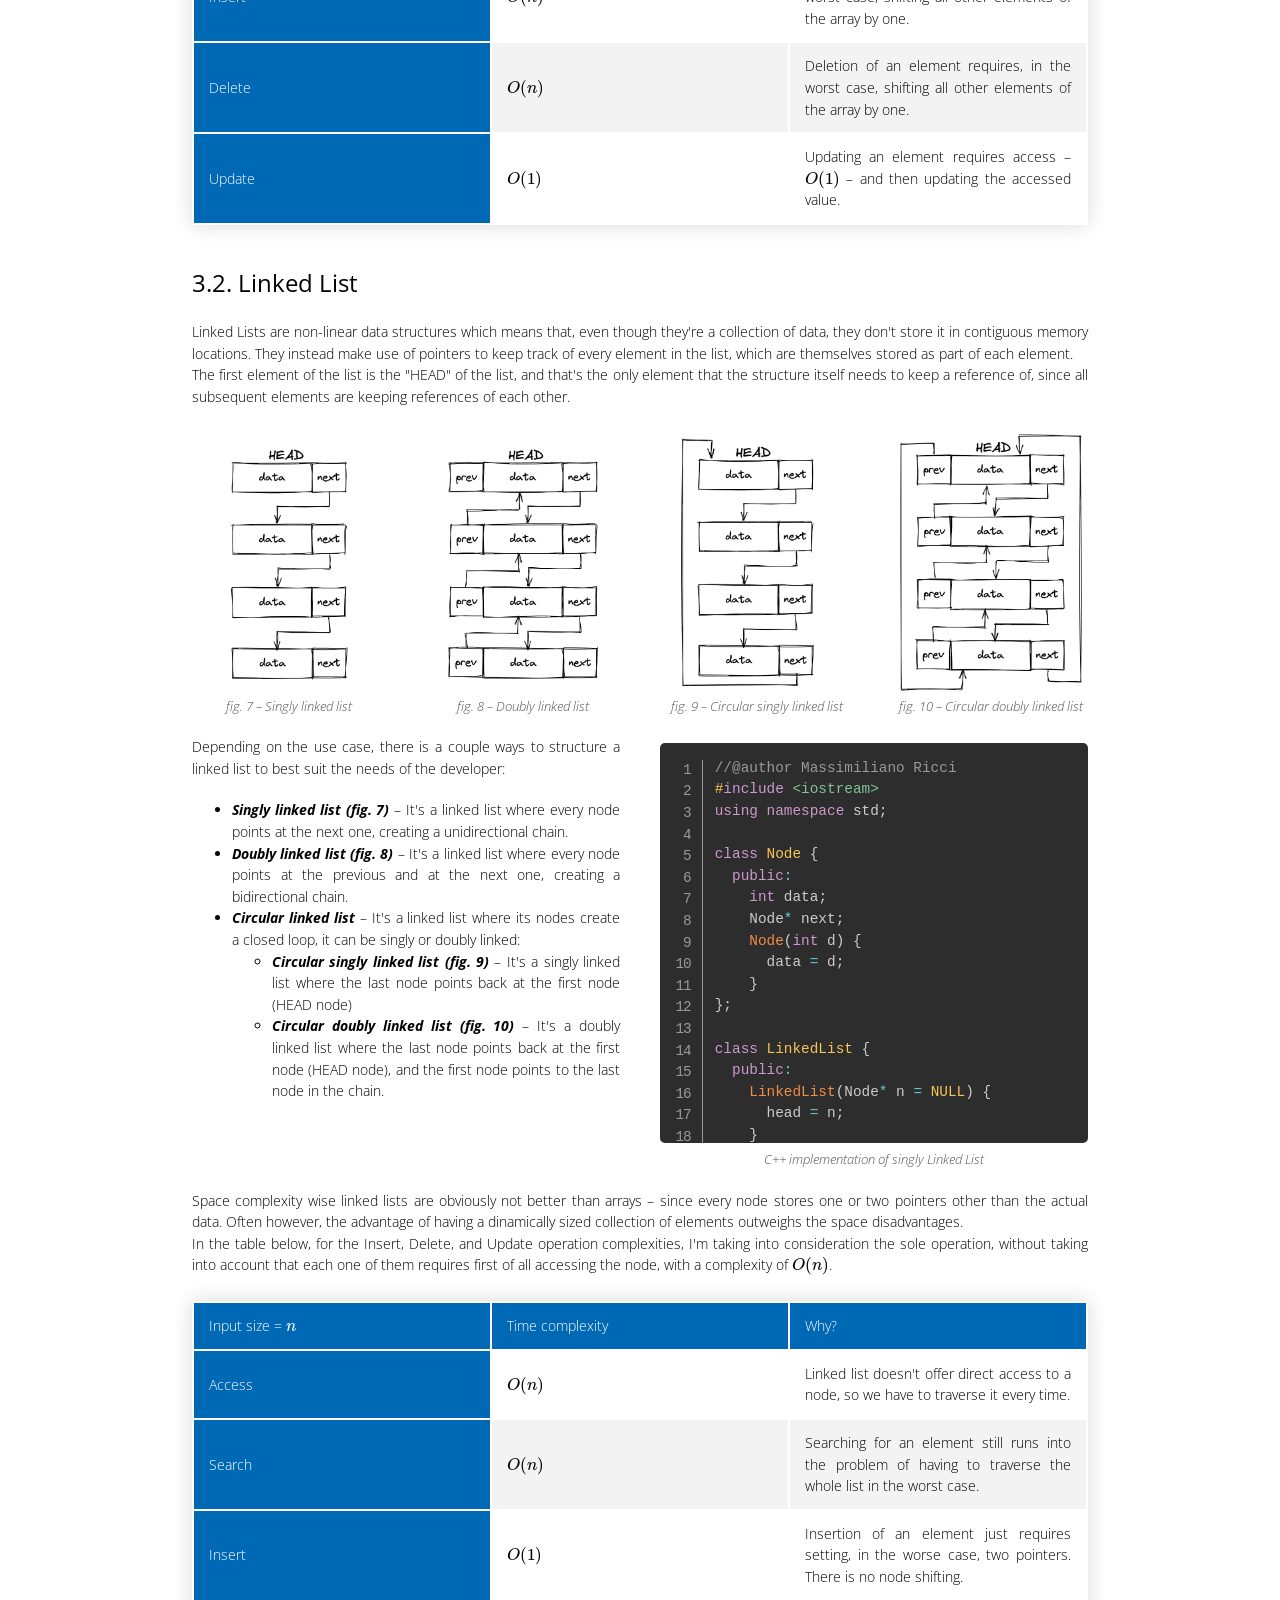
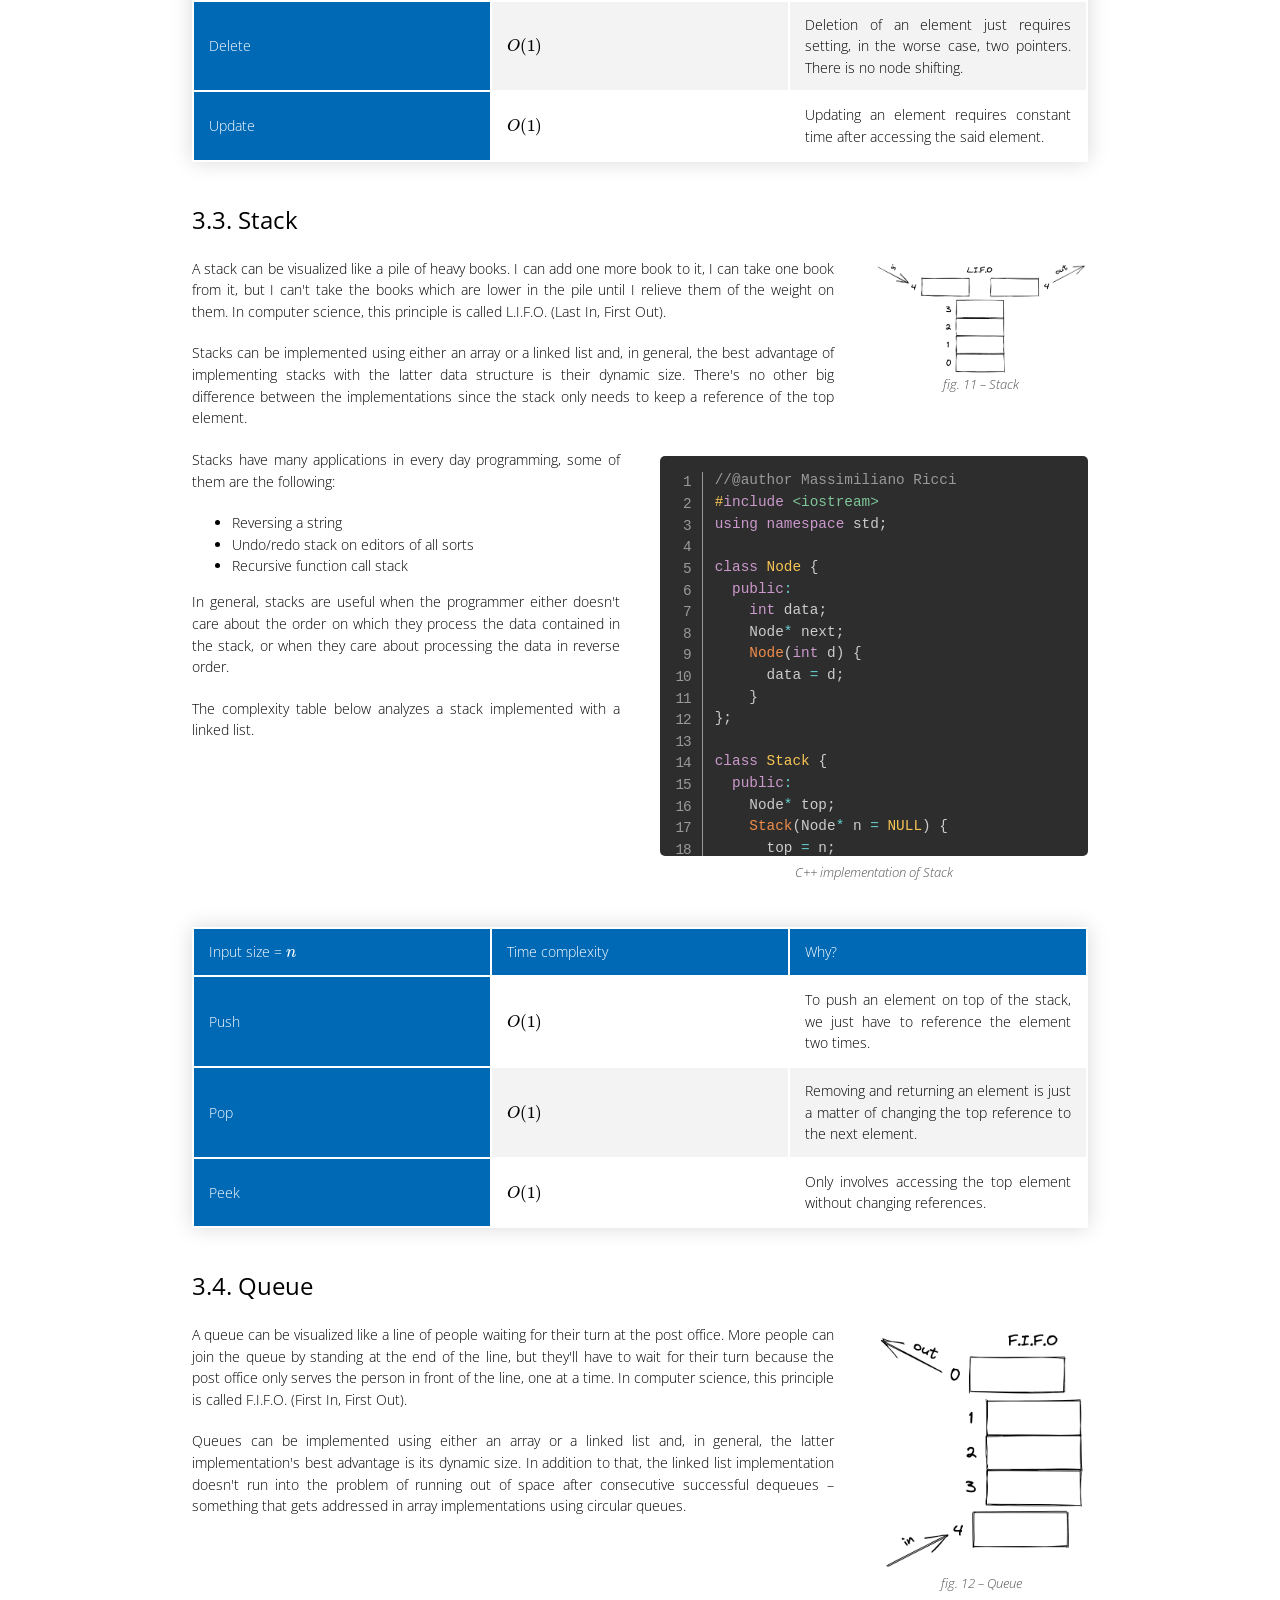
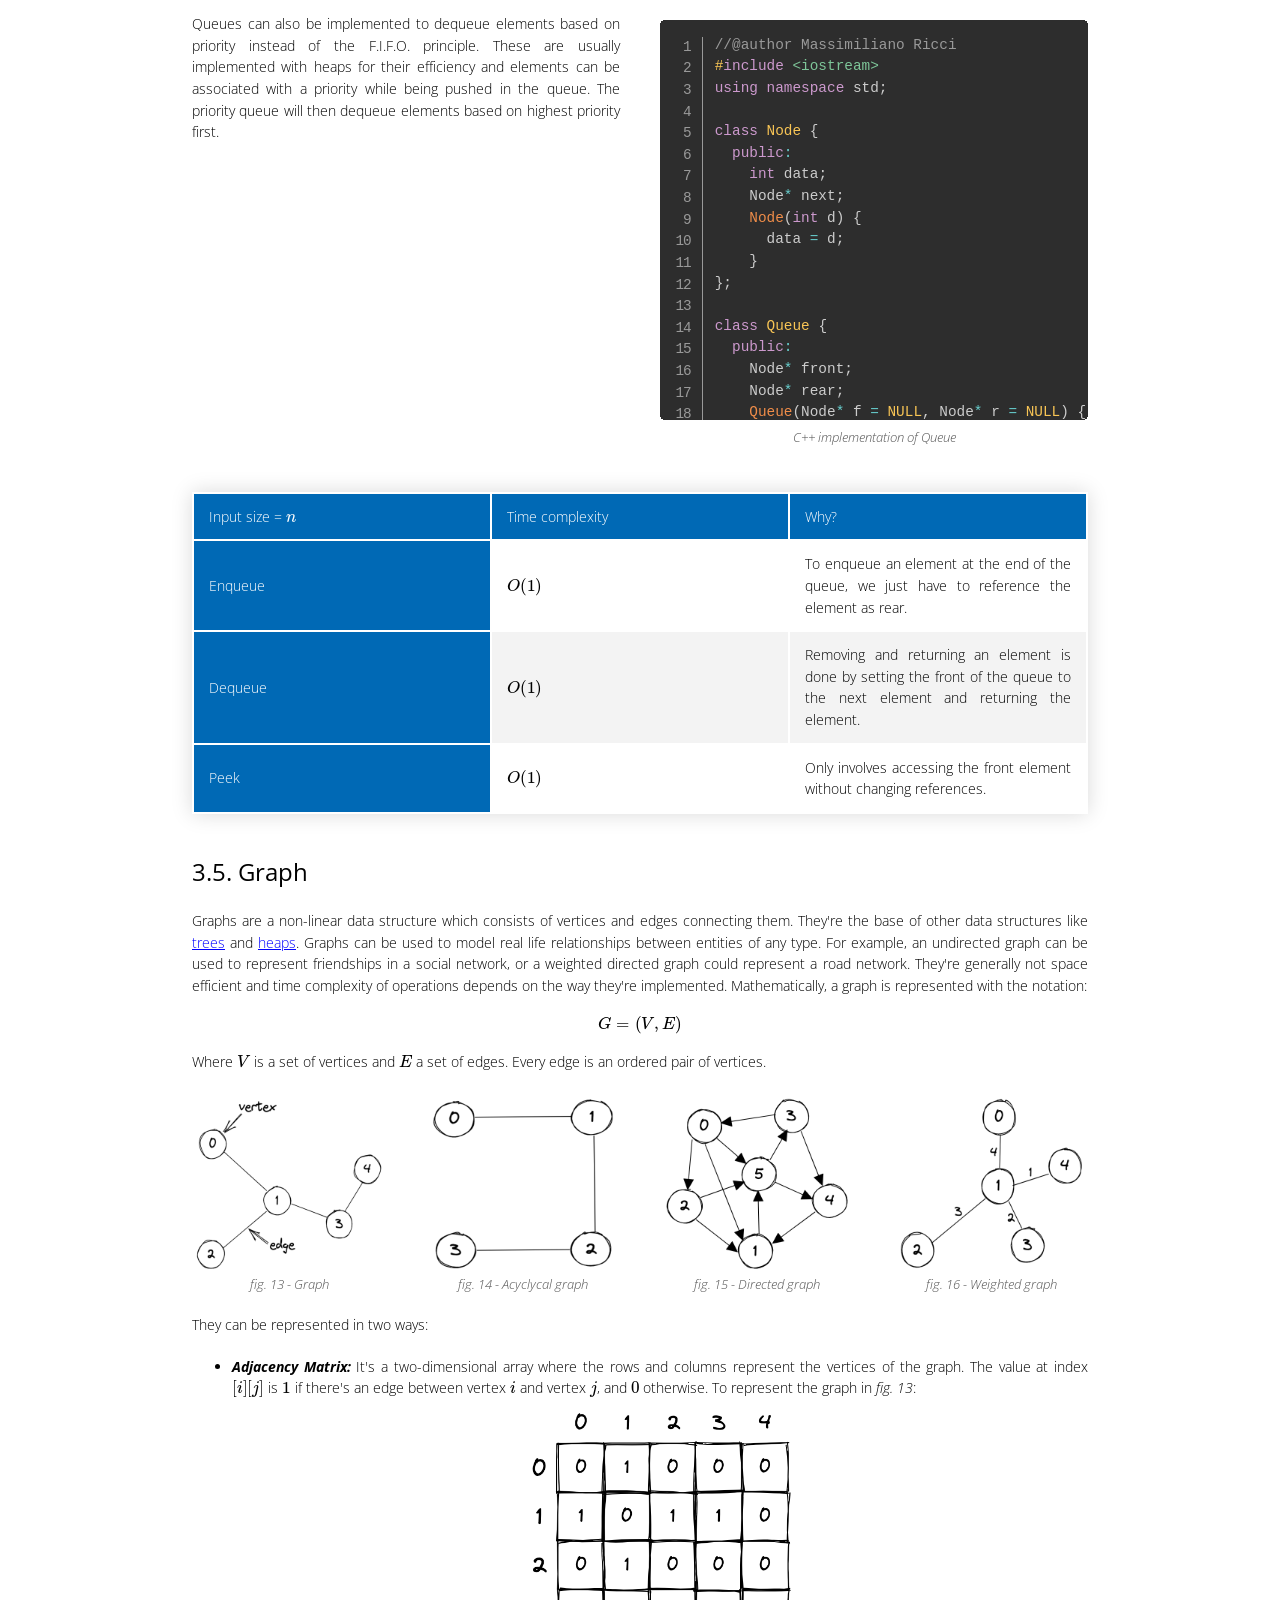
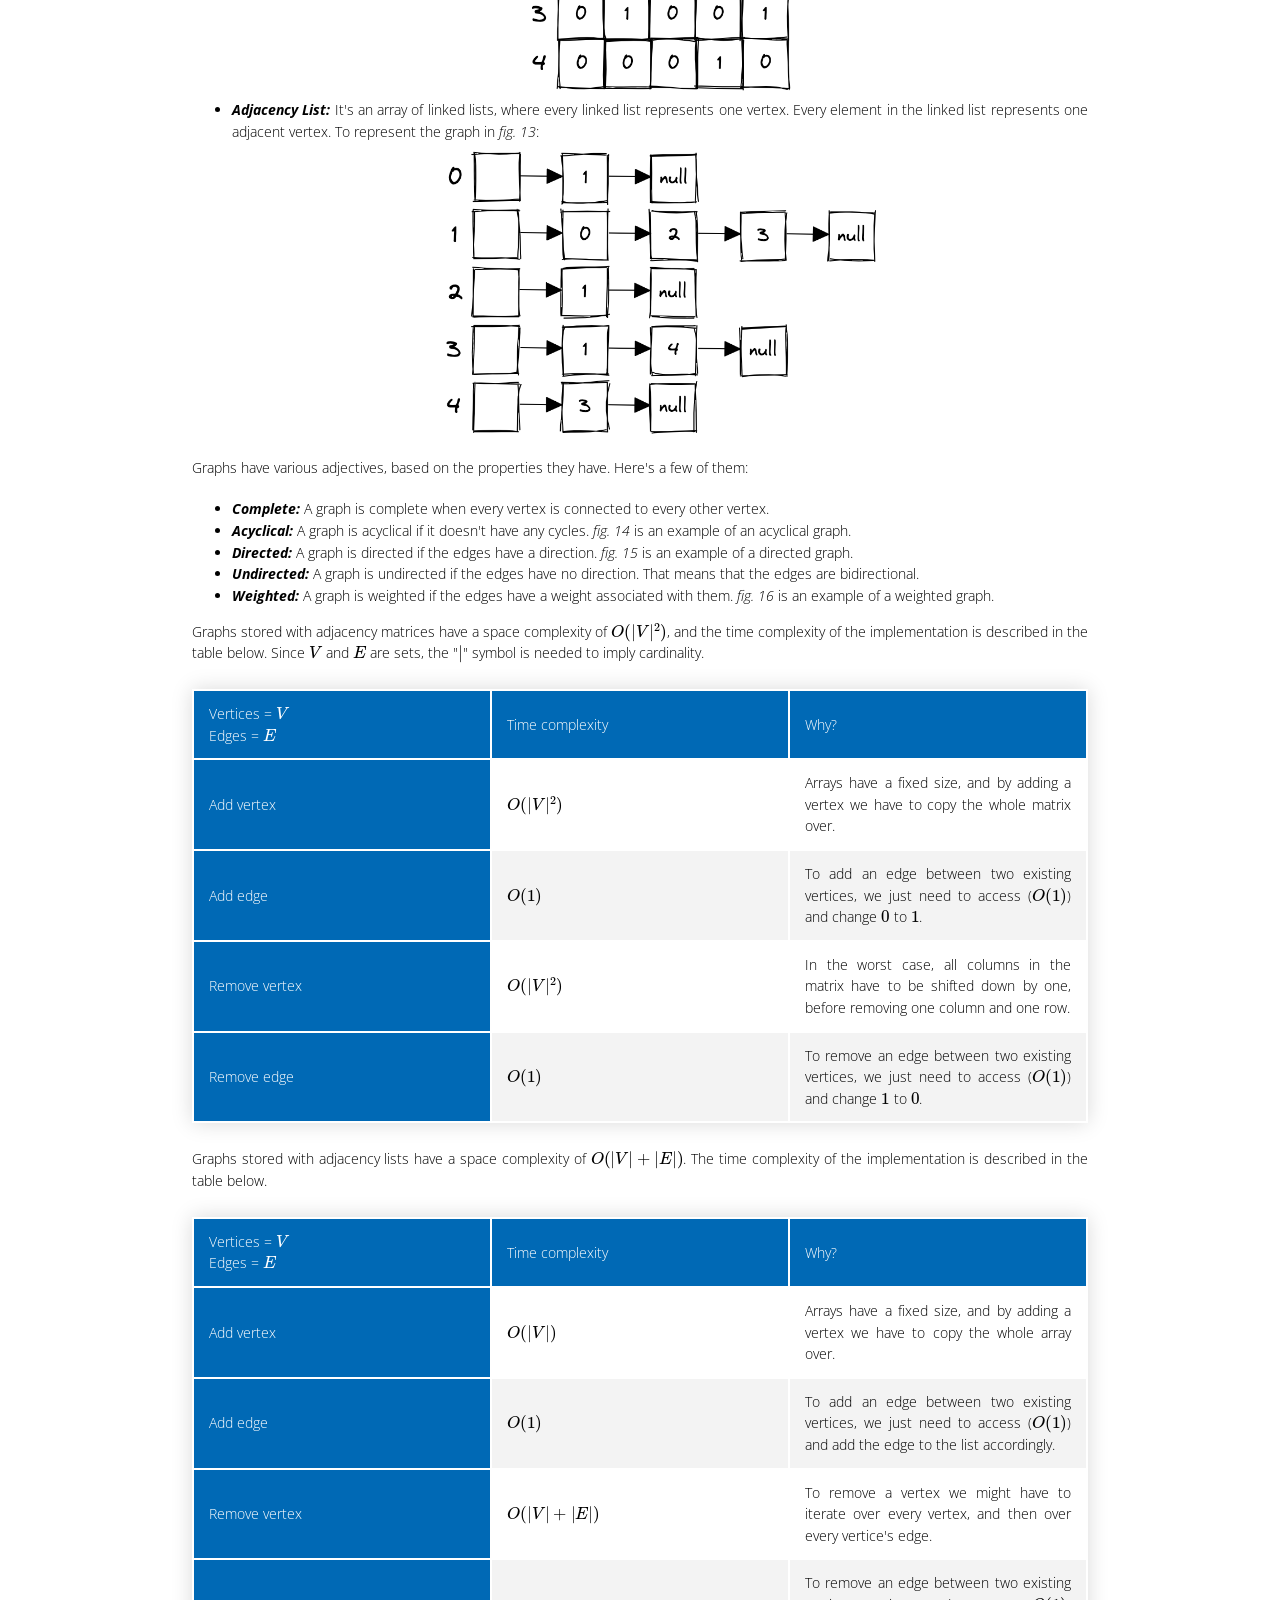
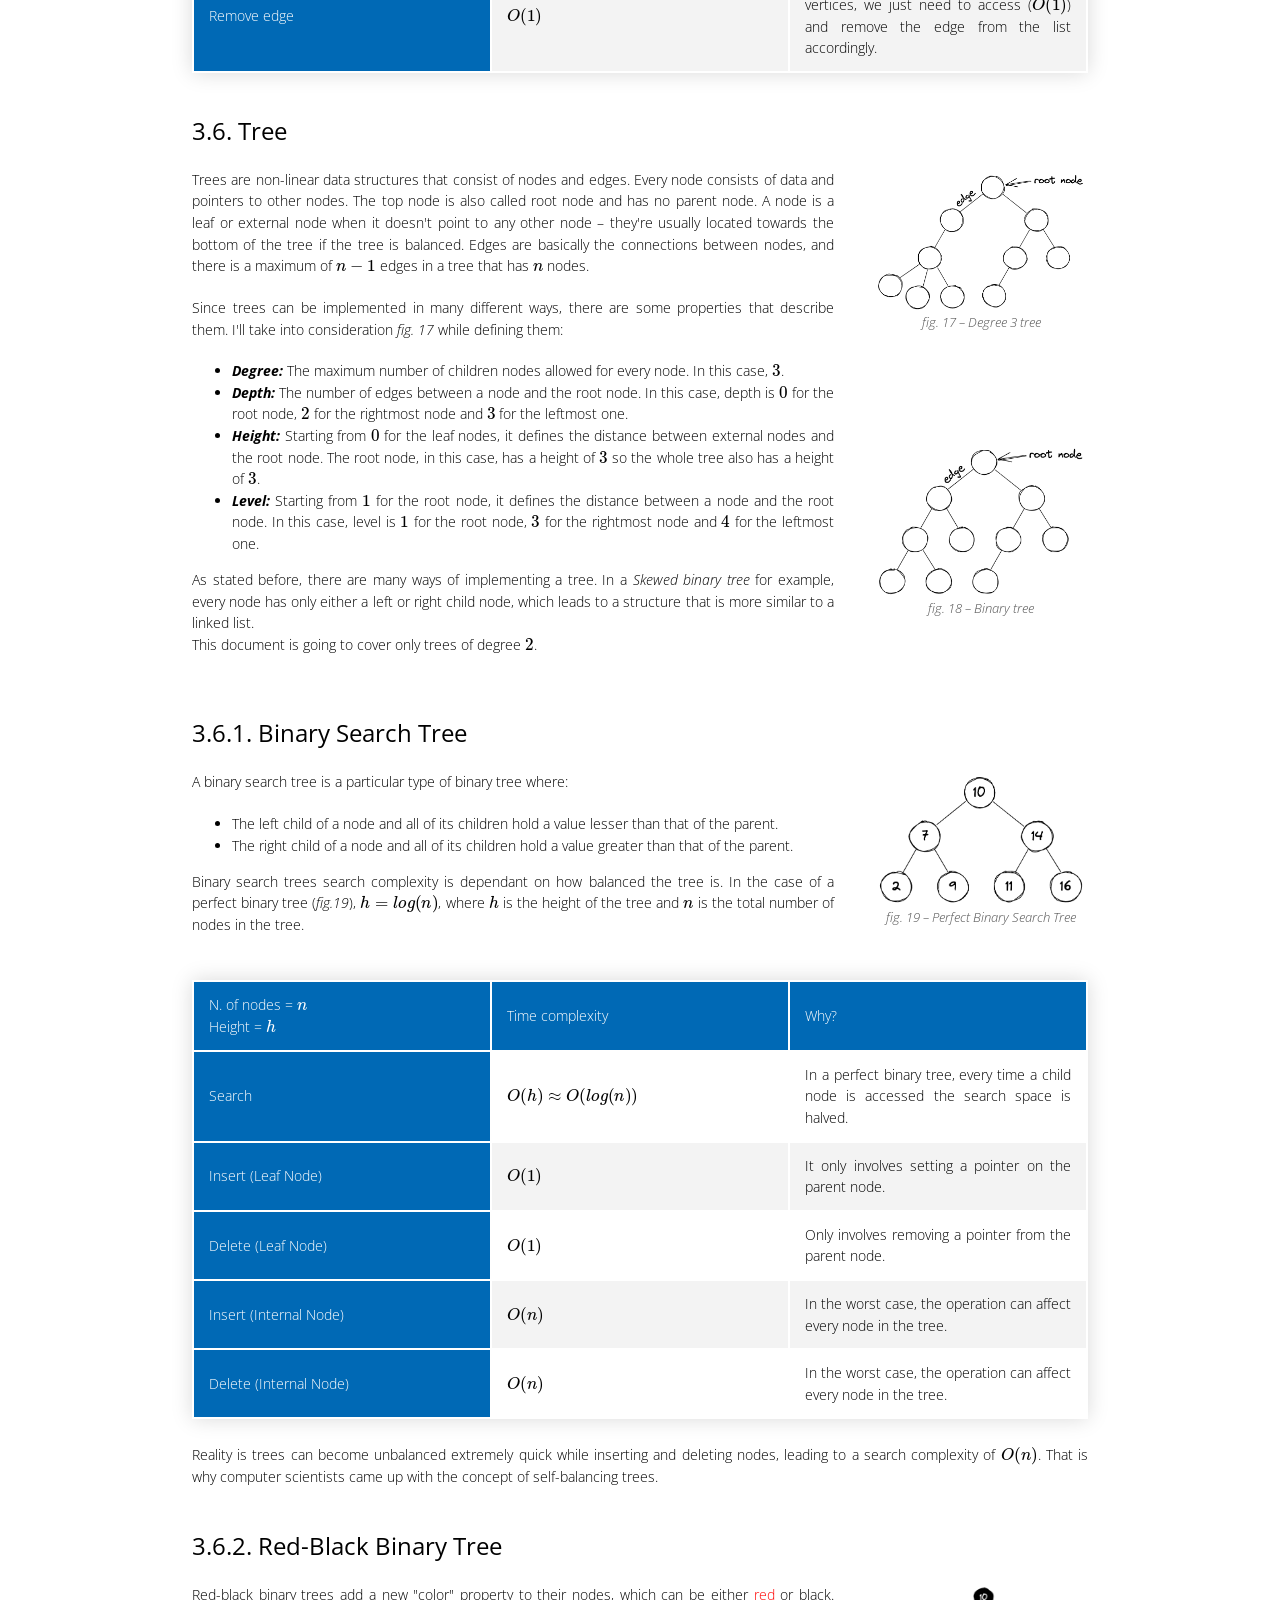
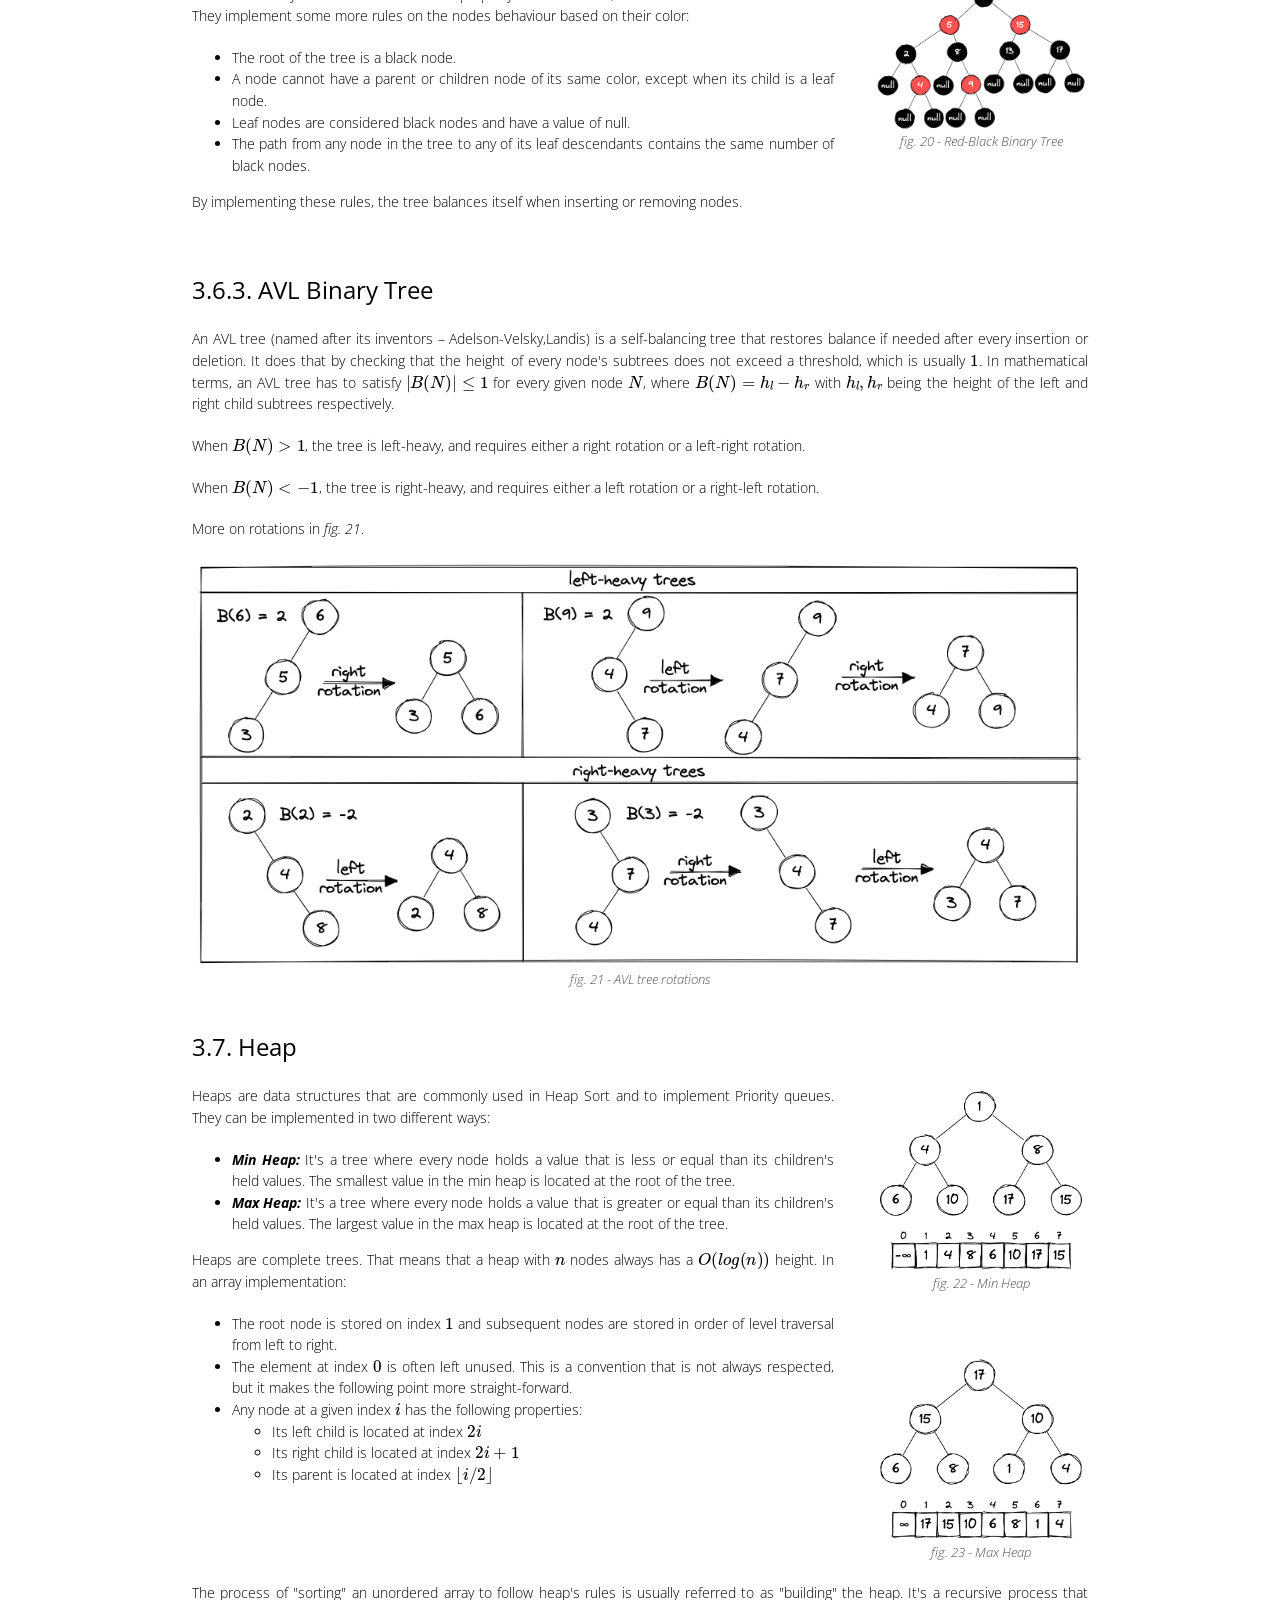
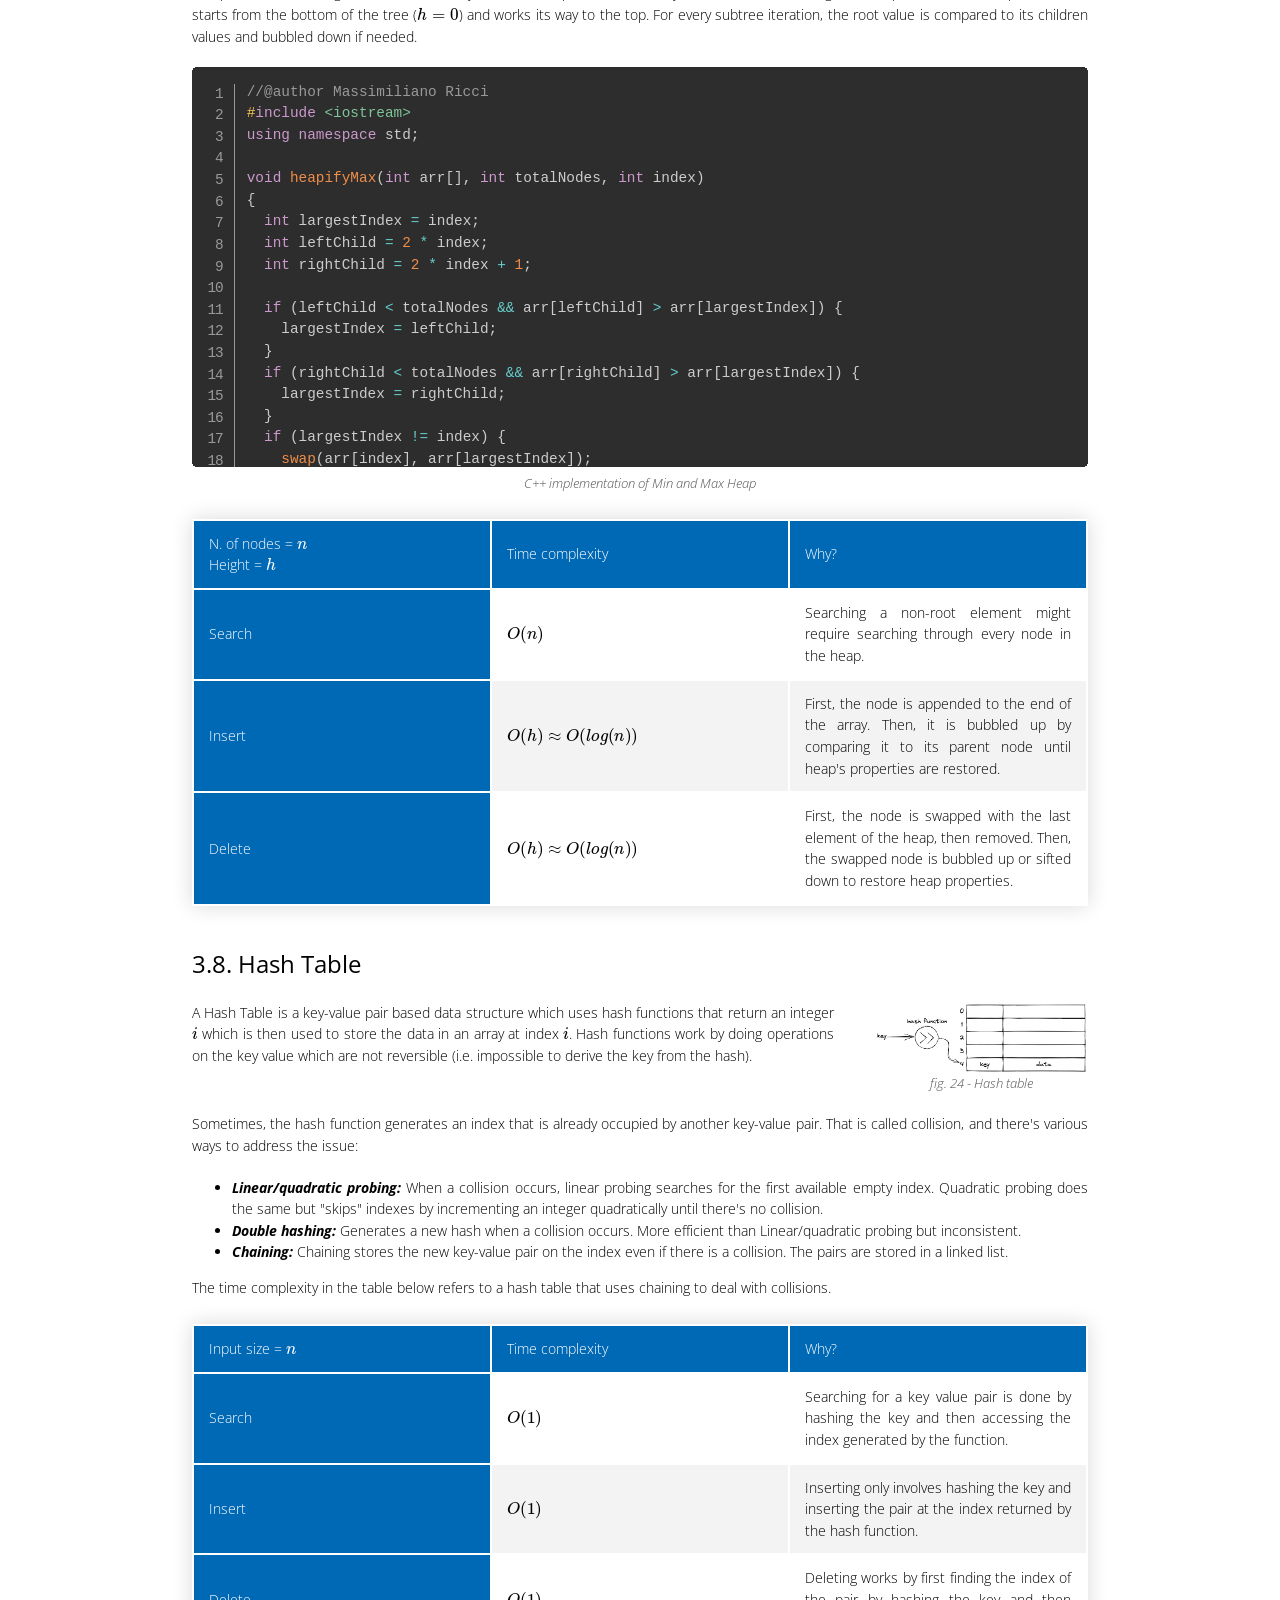
==== commit 1d00c8bc: "done with ds" ====
--- a/index.html
+++ b/index.html
@@ -9,7 +9,6 @@
   <link href="src/styles/prism.css" rel="stylesheet" />
   <script type="text/javascript" async src="src/scripts/MathJax/tex-chtml.js"></script>
   <script src="src/scripts/prism.js" defer></script>
-  <script src="src/scripts/scrollSync.js" defer></script>
   <link rel="icon" type="image/x-icon" href="favicon.ico">
   <title>Algorithms and Data Structures</title>
 </head>
@@ -63,28 +62,26 @@
         </li>
         <li><a href="#aa">Analysis of Algorithms</a>
           <ol>
-            <li><a href="#master">Master Theorem</a>
             <li><a href="#search">Search Algorithms</a>
               <ol>
                 <li><a href="#linsearch">Linear Search</a></li>
+                <li><a href="#binsearch">Binary Search</a></li>
                 <li><a href="#jumpsearch">Jump Search</a></li>
-                <li><a href="#binsearch">Binary Search</a></li>
               </ol>
             </li>
-            <li><a href="#sort">Sorting Algorithms</a>
+            <li><a href="#">Sorting Algorithms</a>
               <ol>
-                <li><a href="#selsort">Selection Sort</a></li>
-                <li><a href="#bubblesort">Bubble Sort</a></li>
-                <li><a href="#quicksort">Quick Sort</a></li>
-                <li><a href="#mergesort">Merge Sort</a></li>
+                <li><a href="#">Quick-sort</a></li>
+                <li><a href="#">Bubble-sort</a></li>
+                <li><a href="#">Merge-sort</a></li>
+                <li><a href="#">Selection-sort</a></li>
               </ol>
             </li>
-            <li><a href="#complex">Complex Algorithms</a>
+            <li><a href="#">Complex Algorithms</a>
               <ol>
-                <li><a href="#rat">Rat in a maze Algorithm</a></li>
-                <li><a href="#dijkstra">Dijkstra's Algorithm</a></li>
-                <li><a href="#a*">A* Algorithm</a></li>
-                <li><a href="#fft">Fast Fourier Transform</a></li>
+                <li><a href="#">Djikstra's Algorithm</a></li>
+                <li><a href="#">A* Algorithm</a></li>
+                <li><a href="#">Fast Fourier Transform</a></li>
               </ol>
             </li>
           </ol>
@@ -177,7 +174,7 @@
           <p>Later in this document, I’m going to to analyze various trivial and non-trivial algorithms using a technique called operation-count method which involves counting the number of primitive operations in an algorithm and summing them all together. The result usually consists of many constants other than the input size \(n\).</p>
           <p>Since for \(n \rightarrow \infty\) constants are much less dominant than \(n\), we approximate bounding functions to general classes of functions, some of them are shown in fig. 4.</p>
           <p>The general order of dominance of these function is as follows:</p>
-          <p>\(1 \ll \log(n) \ll n \ll n\log(n) \ll n^2 \ll 2^n \ll n!\)</p>
+          <p>\(1 \ll log(n) \ll n \ll n \cdot log(n) \ll n^2 \ll 2^n \ll n!\)</p>
         </div>
         <div>
           <img src="img/dominance.png" alt="Graph representing the growth of various general functions given an input n">
@@ -442,7 +439,7 @@
       <p class="subtitle">3.5. Graph</p>
       <div class="text_four_images_below">
         <div>
-          <p>Graphs are a non-linear data structure which consists of vertices and edges connecting them. They're the base of other data structures like <a href="#tree">trees</a> and <a href="#heap">heaps</a>. Graphs can be used to model real life relationships between entities of any type. For example, an undirected graph can be used to represent friendships in a social network, or a weighted directed graph could represent a road network. They're generally not space efficient and time complexity of operations depends on the way they're implemented. Mathematically, a graph is represented with the notation:</p>
+          <p>Graphs are a non-linear data structure which consists of vertices and edges connecting them. They're the base of other data structures like <a href="#tree" style="text-decoration: underline;">trees</a> and <a href="#heap" style="text-decoration: underline;">heaps</a>. Graphs can be used to model real life relationships between entities of any type. For example, an undirected graph can be used to represent friendships in a social network, or a weighted directed graph could represent a road network. They're generally not space efficient and time complexity of operations depends on the way they're implemented. Mathematically, a graph is represented with the notation:</p>
           <div>
             $$
             G = (V, E)
@@ -587,7 +584,7 @@
             <li>The left child of a node and all of its children hold a value lesser than that of the parent.</li>
             <li>The right child of a node and all of its children hold a value greater than that of the parent.</li>
           </ul>
-          <p>Binary search trees search complexity is dependant on how balanced the tree is. In the case of a perfect binary tree (<i>fig.19</i>), \(h = \log(n)\), where \(h\) is the height of the tree and \(n\) is the total number of nodes in the tree.</p>
+          <p>Binary search trees search complexity is dependant on how balanced the tree is. In the case of a perfect binary tree (<i>fig.19</i>), \(h = log(n)\), where \(h\) is the height of the tree and \(n\) is the total number of nodes in the tree.</p>
         </div>
         <div>
           <img src="img/binsearchtree.png" alt="Figure depicting a Perfect Binary search tree">
@@ -605,7 +602,7 @@
         <tbody>
           <tr>
             <td>Search</td>
-            <td>\(O(h) \approx O(\log(n))\)</td>
+            <td>\(O(h) \approx O(log(n))\)</td>
             <td>In a perfect binary tree, every time a child node is accessed the search space is halved.</td>
           </tr>
           <tr>
@@ -675,7 +672,7 @@
             <li><i><b>Min Heap:</b></i> It's a tree where every node holds a value that is less or equal than its children's held values. The smallest value in the min heap is located at the root of the tree.</li>
             <li><i><b>Max Heap:</b></i> It's a tree where every node holds a value that is greater or equal than its children's held values. The largest value in the max heap is located at the root of the tree.</li>
           </ul>
-          <p>Heaps are complete trees. That means that a heap with \(n\) nodes always has a \(O(\log(n))\) height. In an array implementation:</p>
+          <p>Heaps are complete trees. That means that a heap with \(n\) nodes always has a \(O(log(n))\) height. In an array implementation:</p>
           <ul>
             <li>The root node is stored on index \(1\) and subsequent nodes are stored in order of level traversal from left to right.</li>
             <li>The element at index \(0\) is often left unused. This is a convention that is not always respected, but it makes the following point more straight-forward.</li>
@@ -720,12 +717,12 @@
           </tr>
           <tr>
             <td>Insert</td>
-            <td>\(O(h) \approx O(\log(n))\)</td>
+            <td>\(O(h) \approx O(log(n))\)</td>
             <td>First, the node is appended to the end of the array. Then, it is bubbled up by comparing it to its parent node until heap's properties are restored.</td>
           </tr>
           <tr>
             <td>Delete</td>
-            <td>\(O(h) \approx O(\log(n))\)</td>
+            <td>\(O(h) \approx O(log(n))\)</td>
             <td>First, the node is swapped with the last element of the heap, then removed. Then, the swapped node is bubbled up or sifted down to restore heap properties.</td>
           </tr>
         </tbody>
@@ -779,434 +776,16 @@
     </div>
     <hr>
     <div id="aa" class="section">
-      <div>
-        <p class="subtitle">4. Analysis of Algorithms</p>
-        <p>Many aspects of our digital lives are controlled by algorithms – from the search function of a music streaming service to a navigation app that guides us to our destination.</p>
-        <p>Because there's so many possible applications for algorithms in everyday life, various design techniques distinguish the multitude of algorithms ever created: </p>
-        <ul>
-          <li><i><b>Brute force algorithms:</b></i> There's no real technique involved here – these algorithms just try every possible combination and stop executing when they find a solution. <a href="#linsearch">Linear search</a> is a good example.</li>
-          <li><i><b>Greedy algorithms:</b></i> They're algorithms that always follow the optimal path, without regards of the efficiency of the final solution. <a href="#dijkstra"> Dijkstra's algorithm</a> is an example of greedy algorithm.</li>
-          <li><i><b>Backtracking algorithms:</b></i> Backtracking algorithms are usually recursive algorithms that try to work towards a solution by combining multiple steps. If a part of the solution doesn't lead to a final solution, it is removed and another solution is looked for. They're usually implemented in combination of <i>dynamic programming</i>, which is a technique that stores the results of a function with various inputs, so that, if the function is called with the same inputs again, the result is already stored and there is no need to run the function again. <a href="#rat">Rat in a Maze Algorithm</a> is a good example.</li>
-          <li><i><b>Divide and conquer algorithms:</b></i> These algorithms try to divide the problem in smaller sub-problems to solve those instead. In some algorithms, the sub-problems solutions are sometimes recombined in the final solution. <a href="#mergesort">Merge sort</a> is a classic divide and conquer algorithm.</li>
-        </ul>
-      </div>
-    </div>
-    <div id="master" class="section">
-      <p class="subtitle">4.1. Master Theorem</p>
-      <div class="text_img_aligned">
-        <div>
-          <p>Lastly, before diving into Algorithm Analysis, it is worth mentioning that many divide and conquer algorithm's time complexity can be calculated using the Master Theorem. It is a formula that helps solving recurrence relations of the form:</p>
-          <div>
-            $$
-            \begin{aligned}
-            T(n) &= aT(\frac{n}{b}) + f(n) \;\; \forall \;\; a \geq 1,\; b > 1,\; f(n) \geq 0
-            \end{aligned}
-            $$
-          </div>
-          <p>Where \(T(n)\) is the time complexity of the algorithm, \(a\) is the number of sub-problems, \(T(\frac{n}{b})\) is the runtime of each initial subproblem and \(f(n)\) is the time complexity of the algorithm's work done outside of the recursive calls.</p>
-        </div>
-        <div>
-          <img src="img/master.png" alt="Figure depicting a recursive call tree">
-          <p class="img_caption">fig. 25 - Master theorem tree</p>
-        </div>
-      </div>  
-      <div>
-        <p>At depth \(d\), a complete tree has \(a^d\) nodes and the maximum depth of a recursion tree is \(\log_b(n)\).<br>That means that to find out how many leaves the tree has we can calculate \(a^{\log_b(n)}\) which, for logarithms properties equals to \(n^{\log_b(a)}\).</p>
-        <p>A running time of \(\Theta(n^{\log_b a})\) follows.</p>
-        <p>Since in the master theorem – \(T(n) = aT(\frac{n}{b}) + f(n)\) – we're adding \(f(n)\) to the recursive calls complexity, the next step is comparing the two values and finding out which one dominates. There is three cases:</p>
-        <div>
-          $$
-          \begin{aligned}
-          &\text{Case 1: if} \; f(n) = O(n^{\log_b(a) - \epsilon}) \;\; \forall \;\; \epsilon > 0 \text{, then} \; T(n) = \Theta(n^{\log_b(a)})\\
-          &\text{Case 2: if} \; f(n) = \Theta(n^{\log_b(a)}) \text{, then} \; T(n) = \Theta(n^{\log_b(a)}\log(n))\\
-          &\text{Case 3: if} \; f(n) = \Omega(n^{\log_b(a) + \epsilon}) \;\; \forall \;\; \epsilon > 0 \text{, then} \; T(n) = \Theta(f(n))
-          \end{aligned}
-          $$     
-        </div>
-      </div>
-    </div>
-    <div id="search" class="section">
-      <p class="subtitle">4.2. Search Algorithms</p>
-      <p>Search algorithms are algorithms that try to find a specific element in a data structure. There are many different types of search algorithms, each with their own advantages and disadvantages.</p>
-    </div>
-    <div id="linsearch" class="section">
-      <p class="subtitle">4.2.1. Linear Search</p>
-      <p>Linear search is a very simple search algorithm that works by iterating through the data structure and comparing each element with the element we're looking for. If the element is found, the algorithm returns the index of the element. If the element is not found, the algorithm returns -1.</p>
-      <p>Linear search is a brute force algorithm, which means that it tries every possible combination and stops executing when it finds a solution.</p>
-      <div class="algo_analysis">
-        <div>
-          <pre data-src="src/code/linsearch.cpp"></pre>
-        </div>
-        <div>
-          <pre data-src="src/analysis/linsearch.txt" class="no-line-numbers"></pre>
-        </div>
-        <p class="img_caption">Analysis of Linear Search</p>
-      </div>
-      <table>
-        <thead>
-          <tr>
-            <th>Input size = \(n\)</th>
-            <th>Time complexity</th>
-            <th>Why?</th>
-          </tr>
-        </thead>
-        <tbody>
-          <tr>
-            <td>Worst case</td>
-            <td>\(O(n)\)</td>
-            <td>The worst case in linear search happens when the element is either at the last index or not present in the array.</td>
-          </tr>
-          <tr>
-            <td>Average case</td>
-            <td>\(\Theta(n)\)</td>
-            <td>The average case would be finding the element at index \(\frac{n}{2}\), so the average case still depends on the input size.</td>
-          </tr>
-          <tr>
-            <td>Best case</td>
-            <td>\(\Omega(1)\)</td>
-            <td>The best case happens when the element is found at the first index of the array.</td>
-          </tr>
-        </tbody>
-      </table>
-    </div>
-    <div id="jumpsearch" class="section">
-      <p class="subtitle">4.2.2. Jump Search</p>
-      <p>Jump search is a search algorithm for sorted arrays. It works by jumping a fixed number of steps at a time, and then doing a linear search on the elements in that block – in case the jump finds an element greater than the searched element. If the element is found, the algorithm returns the index of the element. If the element is not found, the algorithm returns -1.</p>
-      <p>Jump search is a divide and conquer algorithm, which means that it divides the problem in smaller sub-problems to solve those instead. In this case, the sub-problems are the blocks of the array.</p>
-      <p>The optimal step size is \(s=\sqrt{n}\), since in the worst case \(\frac{n}{s}\) steps are made, with the addition of \(s-1\) steps for the linear search. \(\sqrt{n}\) provides the minimum amount of steps for \(\frac{n}{s} + (m - 1)\).</p>
-      <div class="algo_analysis">
-        <div>
-          <pre data-src="src/code/jumpsearch.cpp"></pre>
-        </div>
-        <div>
-          <pre data-src="src/analysis/jumpsearch.txt" class="no-line-numbers"></pre>
-        </div>
-        <p class="img_caption">Analysis of Jump Search</p>
-      </div>
-      <table>
-        <thead>
-          <tr>
-            <th>Input size = \(n\)</th>
-            <th>Time complexity</th>
-            <th>Why?</th>
-          </tr>
-        </thead>
-        <tbody>
-          <tr>
-            <td>Worst case</td>
-            <td>\(O(\sqrt{n})\)</td>
-            <td>The worst case in jump search happens when the element we're looking for is either at the second to last index, or non existent.</td>
-          </tr>
-          <tr>
-            <td>Average case</td>
-            <td>\(\Theta(\sqrt{n})\)</td>
-            <td>The average case still depends on the step size.</td>
-          </tr>
-          <tr>
-            <td>Best case</td>
-            <td>\(\Omega(1)\)</td>
-            <td>The best case happens when the element is found after the first jump.</td>
-          </tr>
-        </tbody>
-      </table>
-    </div>
-    <div id="binsearch" class="section">
-      <p class="subtitle">4.2.3. Binary Search</p>
-      <div class="text_code">
-        <div>
-          <p>Binary search is a search algorithm for sorted arrays. It works by dividing the array in half and checking if the element we're looking for is greater or lesser than the current element. The algorithms then proceeds to only look in one half of the array, dividing that in two again and so on. If the element is found, the algorithm returns the index of the element. If the element is not found, the algorithm returns -1.</p>
-          <p>Binary search is a divide and conquer algorithm, which means that it divides the problem in smaller sub-problems to solve those instead. In this case, the sub-problems are the halves of the array.</p>
-          <p>To calculate the complexity of the recursive implementation of the binary search algorithm, we can make use of the <a href="#master">Master Theorem</a>. We just need to plug these values in it:</p>
-          <ul>
-            <li>\(a=1\) - since there's only one sub-problem for every recursion.</li>
-            <li>\(b=2\) - since the problem space is halved for every recursion.</li>
-            <li>\(f(n)=O(1)\) - since the work done outside of recursive calls is upper bounded by \(O(1)\).</li>
-          </ul>
-        </div>
-        <div>
-          <pre data-src="src/code/binsearch.cpp"></pre>
-          <p class="img_caption">C++ implementation of Binary Search</p>
-        </div>
-      </div>
-      <div>
-        <p>We have to find out which case of the theorem we're looking at. To do so, we must compare \(n^{\log_b(a)}\) to \(O(1)\).</p>
-        <div>
-          $$
-          \begin{aligned}
-          n^{\log_b(a)} &= n^{\log_2(1)} \\
-          n^{\log_2(1)} &= n^0 \\
-          n^0 &= 1 \\
-          1 &= O(1)
-          \end{aligned}
-          $$
-        </div>
-        <p>Since \(f(n)\) and \(n^{\log_b(a)}\) are asymptotically equal, we're looking at case 2 of the Master Theorem, that states that for binary search:</p>
-        <div>
-          $$
-          \begin{aligned}
-          T(n) &= \Theta(n^{\log_b(a)}\log(n)) \\
-          T(n) &= \Theta(\log(n))
-          \end{aligned}
-          $$
-        </div>
-      </div>
-      <table>
-        <thead>
-          <tr>
-            <th>Input size = \(n\)</th>
-            <th>Time complexity</th>
-            <th>Why?</th>
-          </tr>
-        </thead>
-        <tbody>
-          <tr>
-            <td>Worst case</td>
-            <td>\(O(\log{n})\)</td>
-            <td>The worst case in binary search is either when we find the desired element after reducing the search space to that single element or when the element doesn't exist.</td>
-          </tr>
-          <tr>
-            <td>Average case</td>
-            <td>\(\Theta(\log{n})\)</td>
-            <td>The average case is finding the element after \(\frac{\log(n)}{2}\) steps.</td>
-          </tr>
-          <tr>
-            <td>Best case</td>
-            <td>\(\Omega(1)\)</td>
-            <td>The best case is when the element is found in the middle of the array.</td>
-          </tr>
-        </tbody>
-      </table>
-    </div>
-    <div id="sort" class="section">
-      <p class="subtitle">4.3. Sorting Algorithms</p>
-      <p>Sorting algorithms are algorithms that take an array of elements and rearrange them in a specific order. The order can be ascending or descending, depending on the algorithm.</p>
-    </div>
-    <div id="selsort" class="section">
-      <p class="subtitle">4.3.1. Selection Sort</p>
-      <p>Selection sort is a sorting algorithm that works by finding the smallest element in the array and swapping it with the first element. Then, it finds the second smallest element and swaps it with the second element. It continues doing this until the array is sorted.</p>
-      <p>Selection sort is an algorithm that is easy to implement, but it has a very bad time complexity.</p>
-      <div class="algo_analysis">
-        <div>
-          <pre data-src="src/code/selsort.cpp"></pre>
-        </div>
-        <div>
-          <pre data-src="src/analysis/selsort.txt" class="no-line-numbers"></pre>
-        </div>
-        <p class="img_caption">Analysis of Selection Sort</p>
-      </div>
-      <p>As we can see, the time complexity of selection sort is \(O(n^2)\). This is because the inner <i>for loop</i> has to iterate first \(n\) times, then \(n - 1\) times \(...1\). That is called an arithmetic series, and can be calculated as follows:</p>
-      <div>
-        $$
-        \begin{aligned}
-        \sum_{i=1}^{n}i &= \frac{n(n + 1)}{2} \\
-        \frac{n(n + 1)}{2} &= O(n^2)
-        \end{aligned}
-        $$
-      </div>
-      <table>
-        <thead>
-          <tr>
-            <th>Input size = \(n\)</th>
-            <th>Time complexity</th>
-            <th>Why?</th>
-          </tr>
-        </thead>
-        <tbody>
-          <tr>
-            <td>Worst case</td>
-            <td>\(O(n^2)\)</td>
-            <td>The case doesn't matter. Selection Sort always runs with the same time complexity.</td>
-          </tr>
-          <tr>
-            <td>Average case</td>
-            <td>\(\Theta(n^2)\)</td>
-            <td>The case doesn't matter. Selection Sort always runs with the same time complexity.</td>
-          </tr>
-          <tr>
-            <td>Best case</td>
-            <td>\(\Omega(n^2)\)</td>
-            <td>The case doesn't matter. Selection Sort always runs with the same time complexity.</td>
-          </tr>
-        </tbody>
-      </table>
-    </div>
-    <div id="bubblesort" class="section">
-      <p class="subtitle">4.3.2. Bubble Sort</p>
-      <p>Bubble sort is a sorting algorithm that works by comparing two adjacent elements and swapping them if they're not in the correct order. It continues doing this until the array is sorted.</p>
-      <div class="algo_analysis">
-        <div>
-          <pre data-src="src/code/bubblesort.cpp"></pre>
-        </div>
-        <div>
-          <pre data-src="src/analysis/bubblesort.txt" class="no-line-numbers"></pre>
-        </div>
-        <p class="img_caption">Analysis of Selection Sort</p>
-      </div>
-      <p>Again, as with <a href="selsort">Selection Sort</a>, we have an arithmetic series. </p>
-      <table>
-        <thead>
-          <tr>
-            <th>Input size = \(n\)</th>
-            <th>Time complexity</th>
-            <th>Why?</th>
-          </tr>
-        </thead>
-        <tbody>
-          <tr>
-            <td>Worst case</td>
-            <td>\(O(n^2)\)</td>
-            <td>The worst case is when the array is sorted in reverse order.</td>
-          </tr>
-          <tr>
-            <td>Average case</td>
-            <td>\(\Theta(n^2)\)</td>
-            <td>The average case is when the array is randomly sorted.</td>
-          </tr>
-          <tr>
-            <td>Best case</td>
-            <td>\(\Omega(n)\)</td>
-            <td>The best case is when the array is already sorted. The algorithm will go through the array once and since no swaps happen, quit the function.</td>
-          </tr>
-        </tbody>
-      </table>
-    </div>
-    <div id="quicksort" class="section">
-      <p class="subtitle">4.3.3. Quick Sort</p>
-      <div class="text_code">
-        <div>
-          <p>Quick sort is a sorting algorithm that works by choosing a pivot element and partitioning the array around it. The elements that are smaller than the pivot are placed to the left of it, and the elements that are larger than the pivot are placed to the right of it. Then, the algorithm recursively sorts the left and right subarrays.</p>
-          <p>To calculate the complexity of the recursive implementation of the quick sort algorithm, we can make use of the <a href="#master">Master Theorem</a>. We just need to plug these values in it:</p>
-          <ul>
-            <li>\(a=2\) - since there's two sub-problem for every recursion – the two halves of the array.</li>
-            <li>\(b=2\) - since the problem space is halved for every recursion.</li>
-            <li>\(f(n)=O(n)\) - since the work done outside of recursive calls is upper bounded by \(O(n)\).</li>
-          </ul>
-        </div>
-        <div>
-          <pre data-src="src/code/quicksort.cpp"></pre>
-          <p class="img_caption">C++ implementation of Quick Sort</p>
-        </div>
-      </div>
-      <div>
-        <p>We have to find out which case of the theorem we're looking at. To do so, we must compare \(n^{\log_b(a)}\) to \(O(n)\).</p>
-        <div>
-          $$
-          \begin{aligned}
-          n^{\log_b(a)} &= n^{\log_2(2)} \\
-          n^{\log_2(2)} &= n^1 \\
-          n^1 &= n \\
-          n &= O(n)
-          \end{aligned}
-          $$
-        </div>
-        <p>Since \(f(n)\) and \(n^{\log_b(a)}\) are asymptotically equal, we're looking at case 2 of the Master Theorem, that states that for quick sort:</p>
-        <div>
-          $$
-          \begin{aligned}
-          T(n) &= \Theta(n^{\log_b(a)}\log(n)) \\
-          T(n) &= \Theta(n\log(n))
-          \end{aligned}
-          $$
-        </div>
-      </div>
-      <table>
-        <thead>
-          <tr>
-            <th>Input size = \(n\)</th>
-            <th>Time complexity</th>
-            <th>Why?</th>
-          </tr>
-        </thead>
-        <tbody>
-          <tr>
-            <td>Worst case</td>
-            <td>\(O(n^2)\)</td>
-            <td>If the pivot is chosen non randomly (either start or end of array) some input can force \(n^2\) complexity.</td>
-          </tr>
-          <tr>
-            <td>Average case</td>
-            <td>\(\Theta(n\log(n))\)</td>
-            <td>The average case is the same as the best case.</td>
-          </tr>
-          <tr>
-            <td>Best case</td>
-            <td>\(\Omega(n\log(n))\)</td>
-            <td>The average case is when the pivot is chosen so that it splits the array in half.</td>
-          </tr>
-        </tbody>
-      </table>
-    </div>
-    <div id="mergesort" class="section">
-      <p class="subtitle">4.3.4. Merge Sort</p>
-      <div class="text_code">
-        <div>
-          <p>Merge sort is a sorting algorithm that works by dividing the array into two halves, sorting each half, and then merging the two halves together.</p>
-          <p>It works by recursively splitting the array in smaller and smaller parts until the subarrays are of length 1, to then merge them again after sorting them.</p>
-          <p>To calculate the complexity of the recursive implementation of the merge sort algorithm, we can make use of the <a href="#master">Master Theorem</a>. We just need to plug these values in it:</p>
-          <ul>
-            <li>\(a=2\) - since there's two sub-problem for every recursion – the two halves of the array.</li>
-            <li>\(b=2\) - since the problem space is halved for every recursion.</li>
-            <li>\(f(n)=O(n)\) - since the work done outside of recursive calls is upper bounded by \(O(n)\).</li>
-          </ul>
-        </div>
-        <div>
-          <pre data-src="src/code/mergesort.cpp"></pre>
-          <p class="img_caption">C++ implementation of Quick Sort</p>
-        </div>
-      </div>
-      <div>
-        <p>We have to find out which case of the theorem we're looking at. To do so, we must compare \(n^{\log_b(a)}\) to \(O(n)\).</p>
-        <div>
-          $$
-          \begin{aligned}
-          n^{\log_b(a)} &= n^{\log_2(2)} \\
-          n^{\log_2(2)} &= n^1 \\
-          n^1 &= n \\
-          n &= O(n)
-          \end{aligned}
-          $$
-        </div>
-        <p>Since \(f(n)\) and \(n^{\log_b(a)}\) are asymptotically equal, we're looking at case 2 of the Master Theorem, exactly like <a href="#quicksort">Quick Sort</a>:</p>
-        <div>
-          $$
-          \begin{aligned}
-          T(n) &= \Theta(n^{\log_b(a)}\log(n)) \\
-          T(n) &= \Theta(n\log(n))
-          \end{aligned}
-          $$
-        </div>
-      </div>
-      <table>
-        <thead>
-          <tr>
-            <th>Input size = \(n\)</th>
-            <th>Time complexity</th>
-            <th>Why?</th>
-          </tr>
-        </thead>
-        <tbody>
-          <tr>
-            <td>Worst case</td>
-            <td>\(O(n\log(n))\)</td>
-            <td>The case doesn't matter. Merge Sort always runs with the same time complexity.</td>
-          </tr>
-          <tr>
-            <td>Average case</td>
-            <td>\(\Theta(n\log(n))\)</td>
-            <td>The case doesn't matter. Merge Sort always runs with the same time complexity.</td>
-          </tr>
-          <tr>
-            <td>Best case</td>
-            <td>\(\Omega(n\log(n))\)</td>
-            <td>The case doesn't matter. Merge Sort always runs with the same time complexity.</td>
-          </tr>
-        </tbody>
-      </table>
-    </div>
-    <div id="complex" class="section">
-      <p class="subtitle">4.4. Complex Algorithms</p>
-      <p>Until now, we analyzed common algorithms. In general, sorting and searching arrays is often considered trivial. We're now going to go over some more complex algorithms. Some of these have more concrete applications in real life.</p>
+      <p class="subtitle">4. Analysis of Algorithms</p>
     </div>
   </div>
 </body>
+<!-- <div class="algo_analysis">
+        <div>
+          <pre data-src="src/code/linsearch.cpp"></pre>
+        </div>
+        <div>
+          <pre data-src="src/analysis/linsearch.txt" class="no-line-numbers"></pre>
+        </div>
+      </div> -->
 </html>
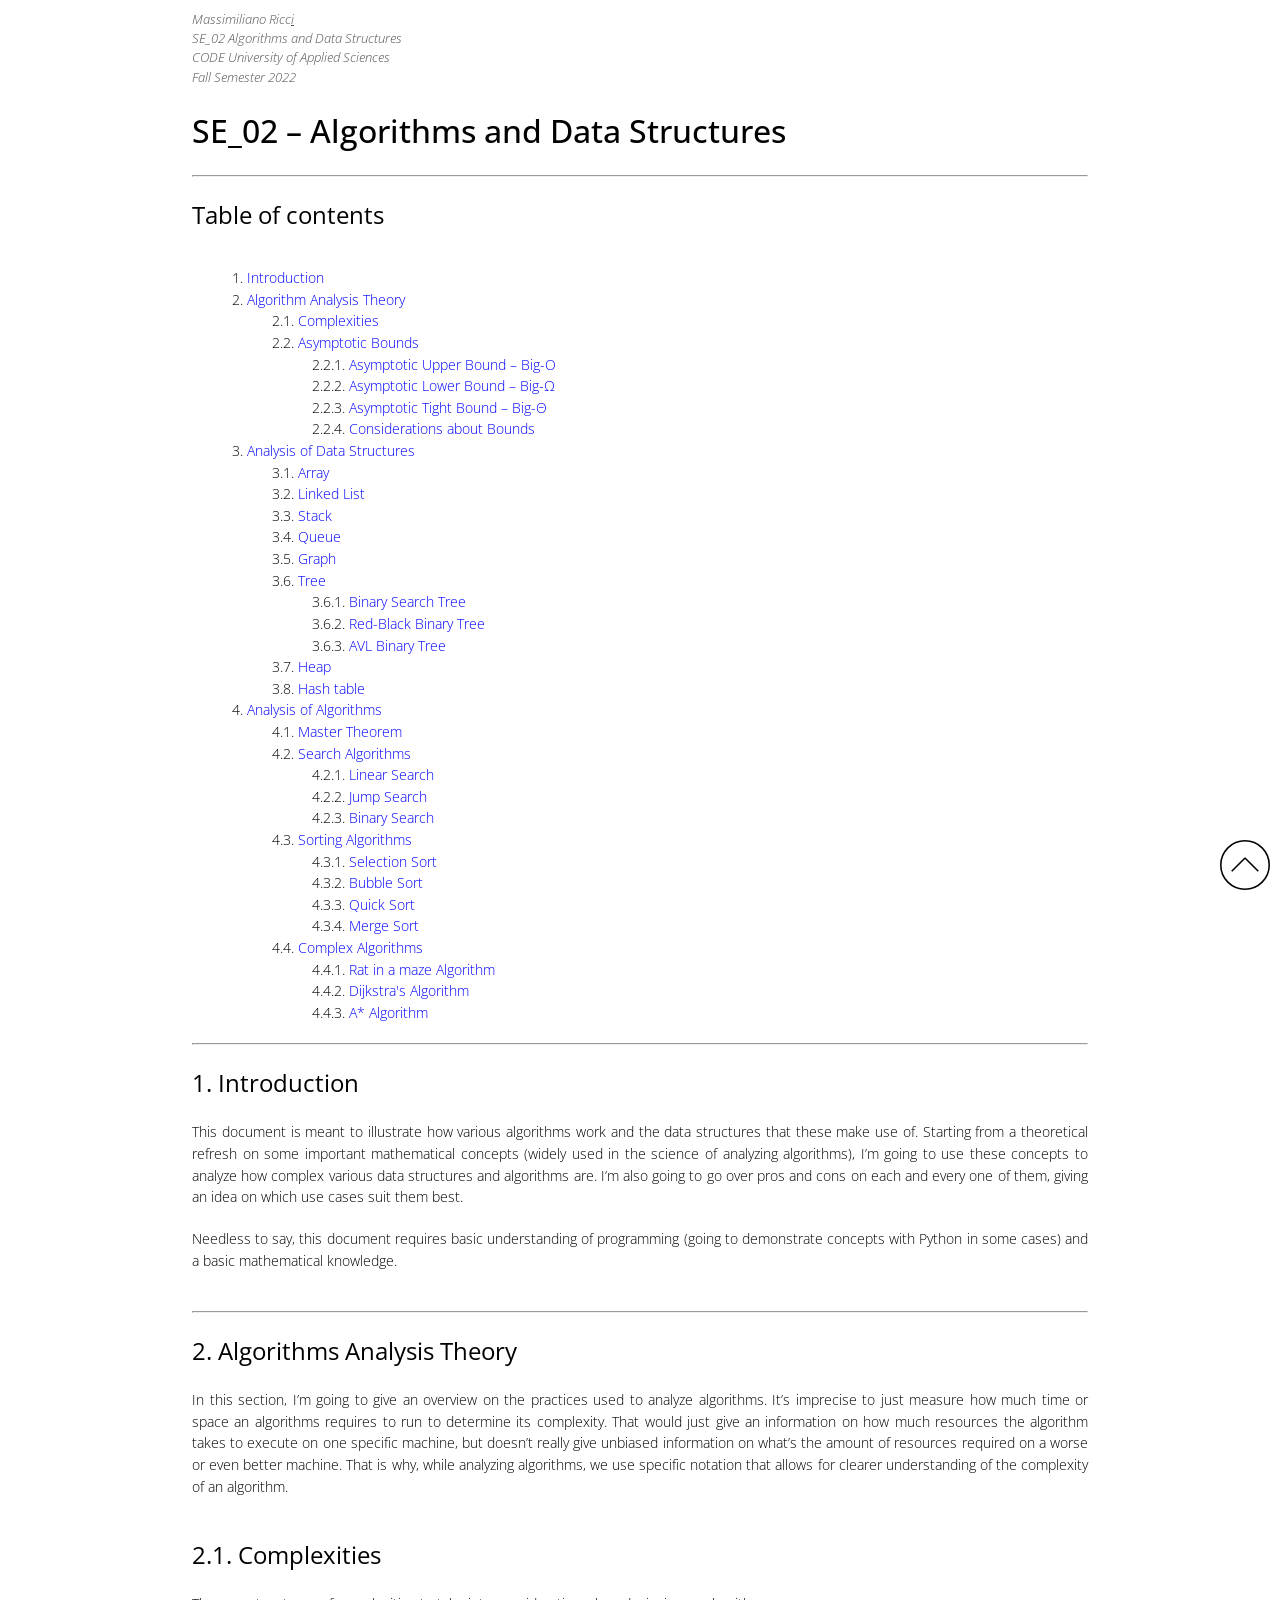
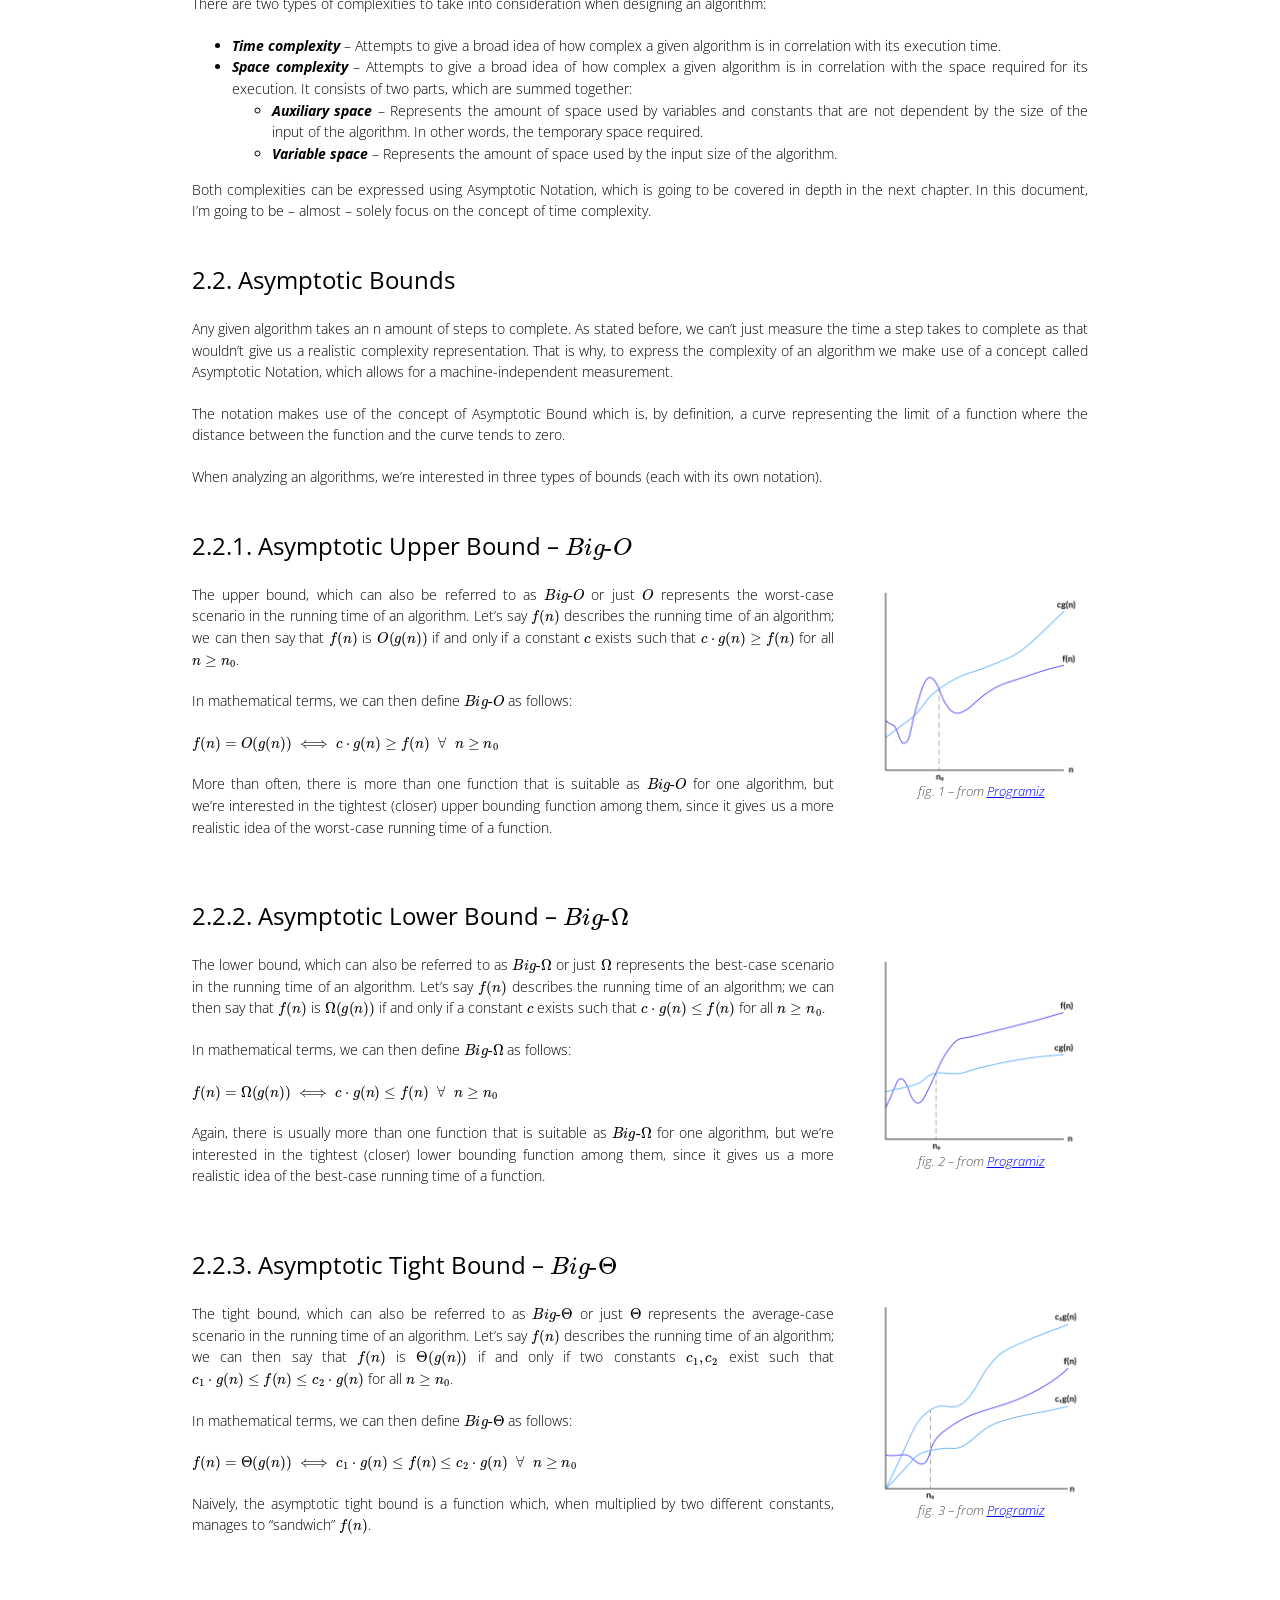
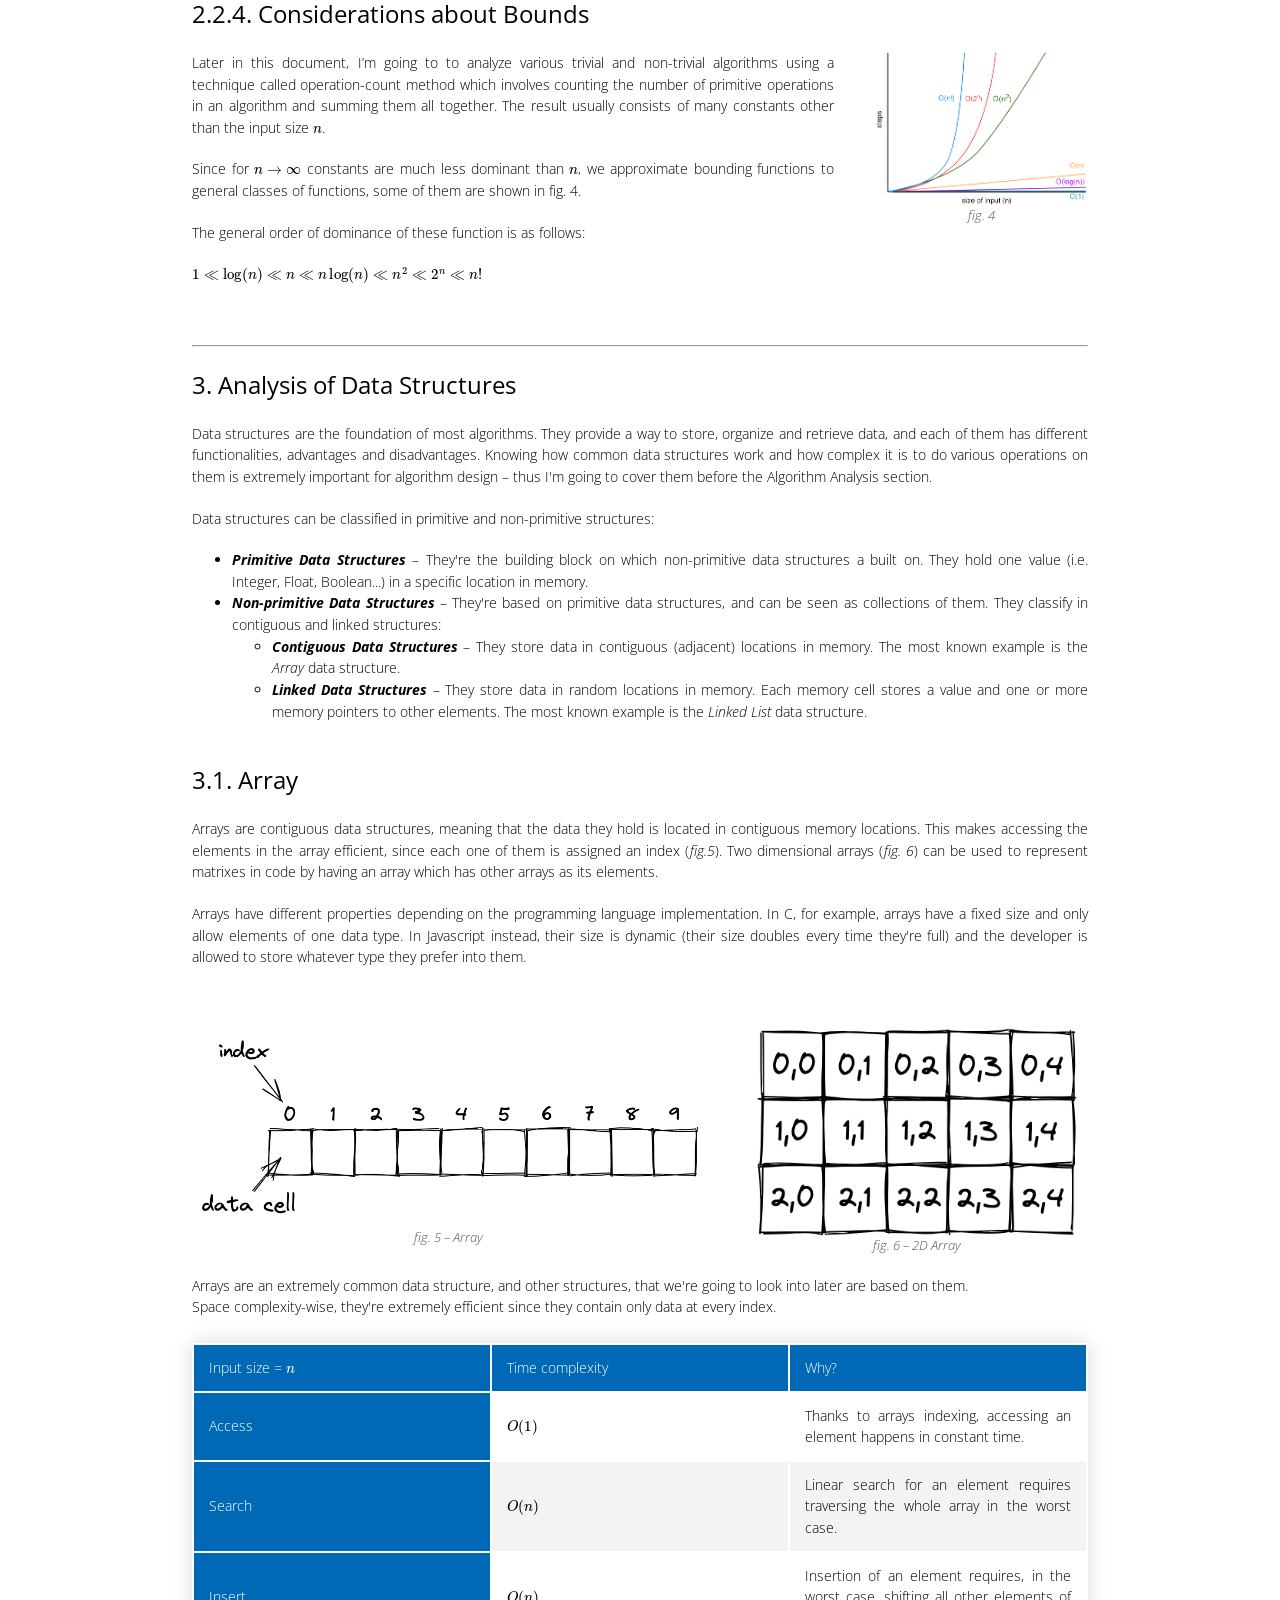
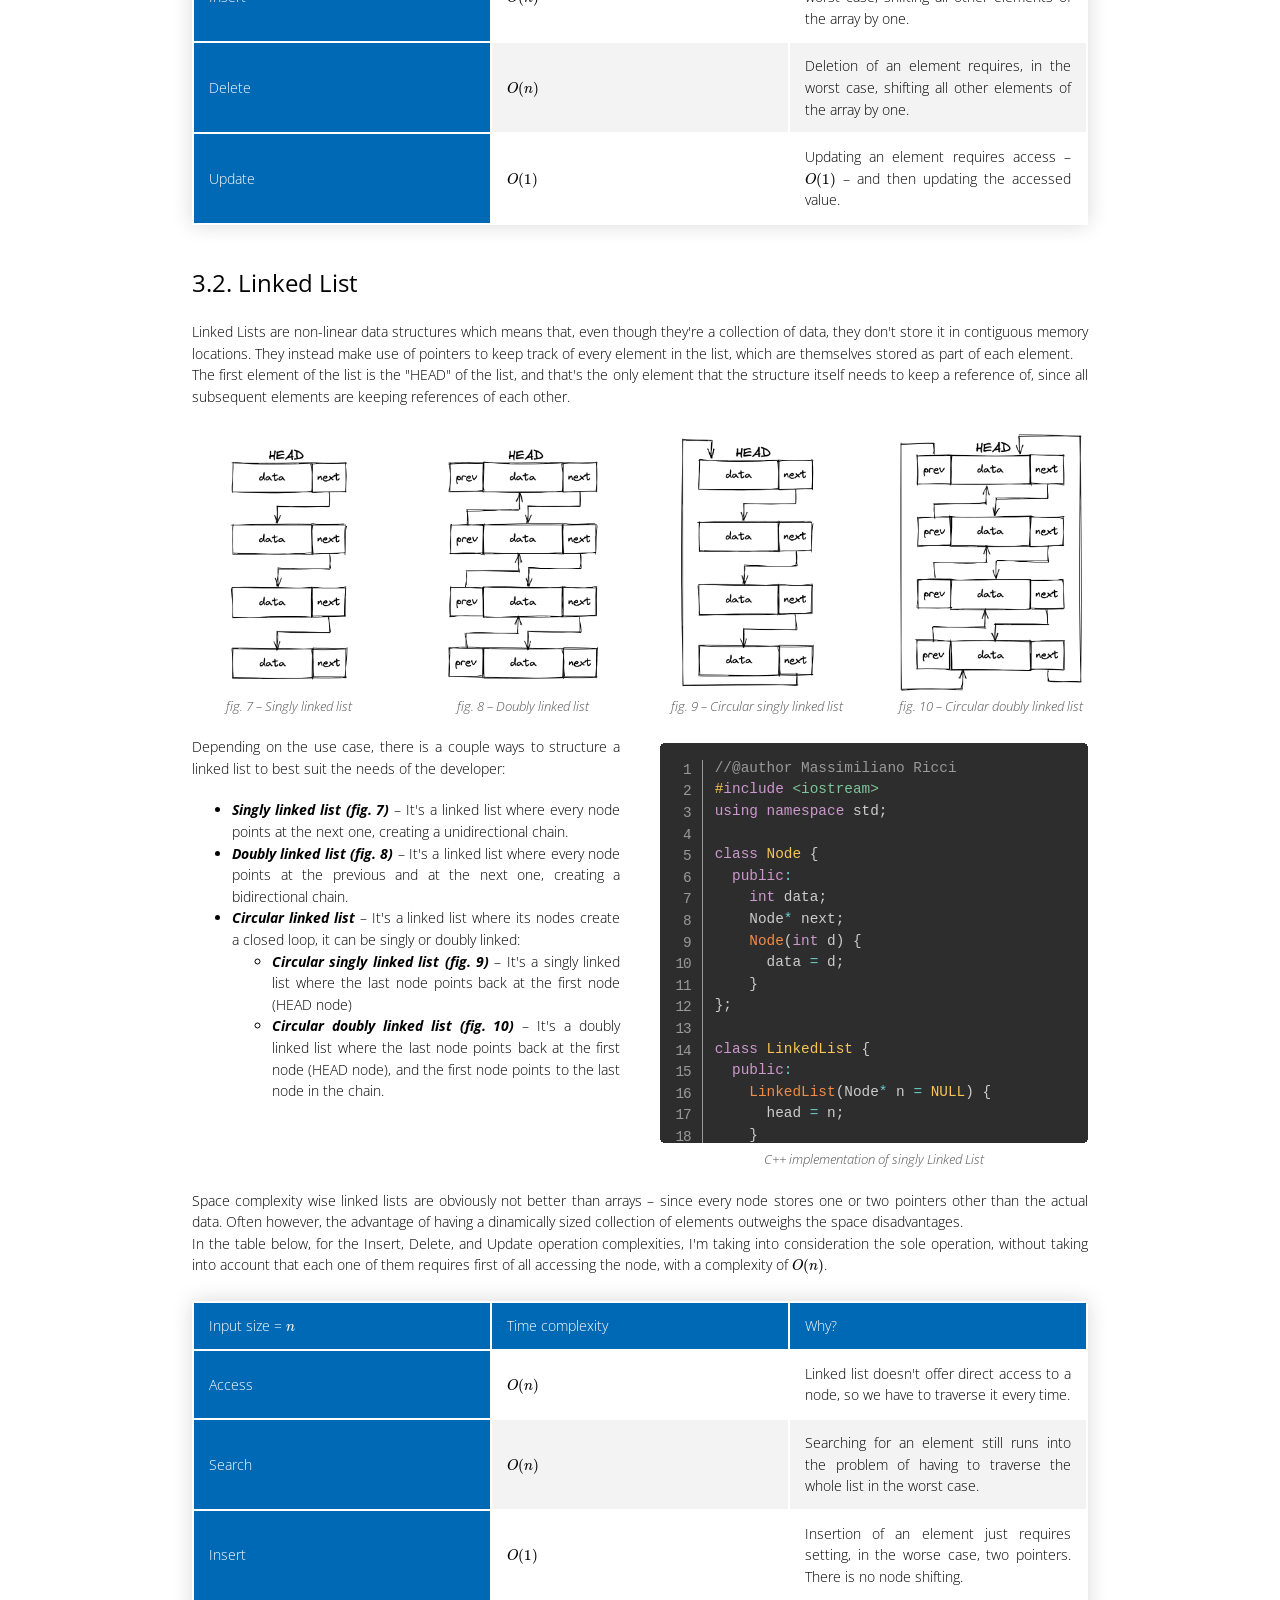
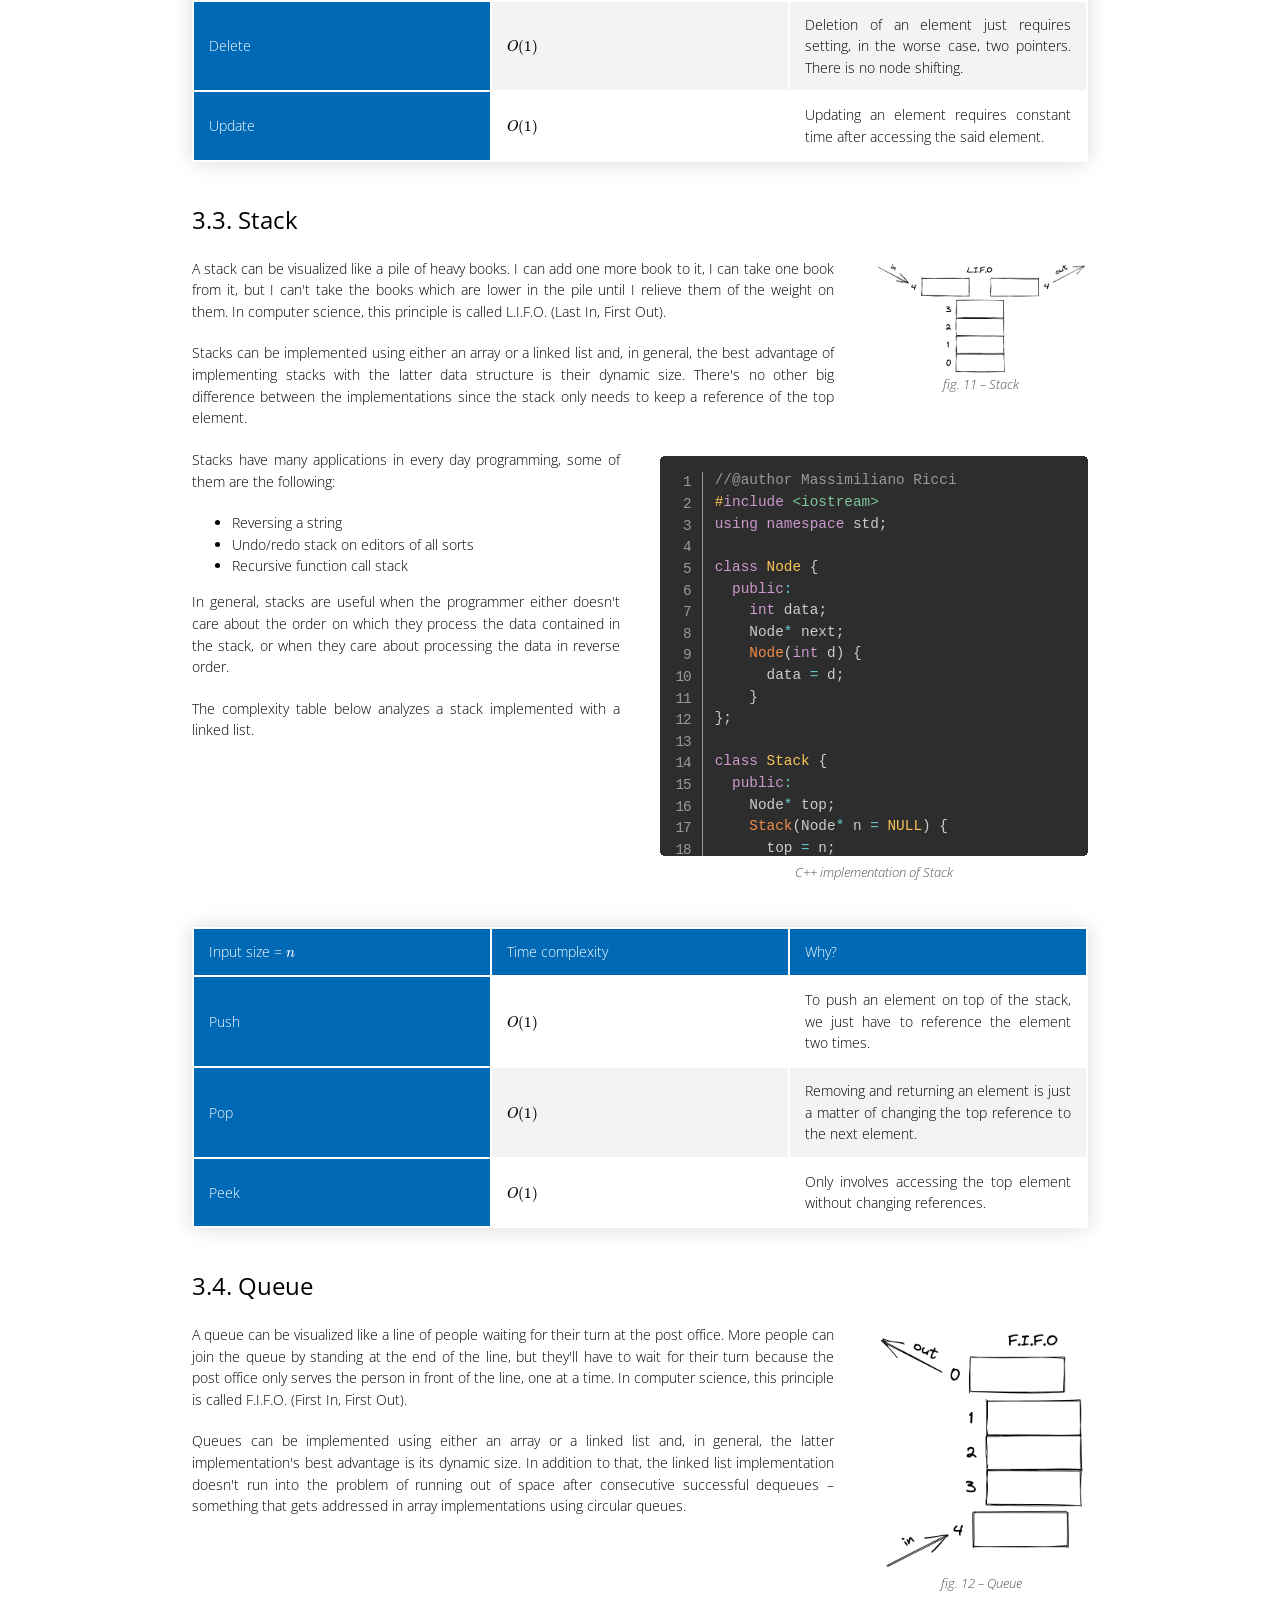
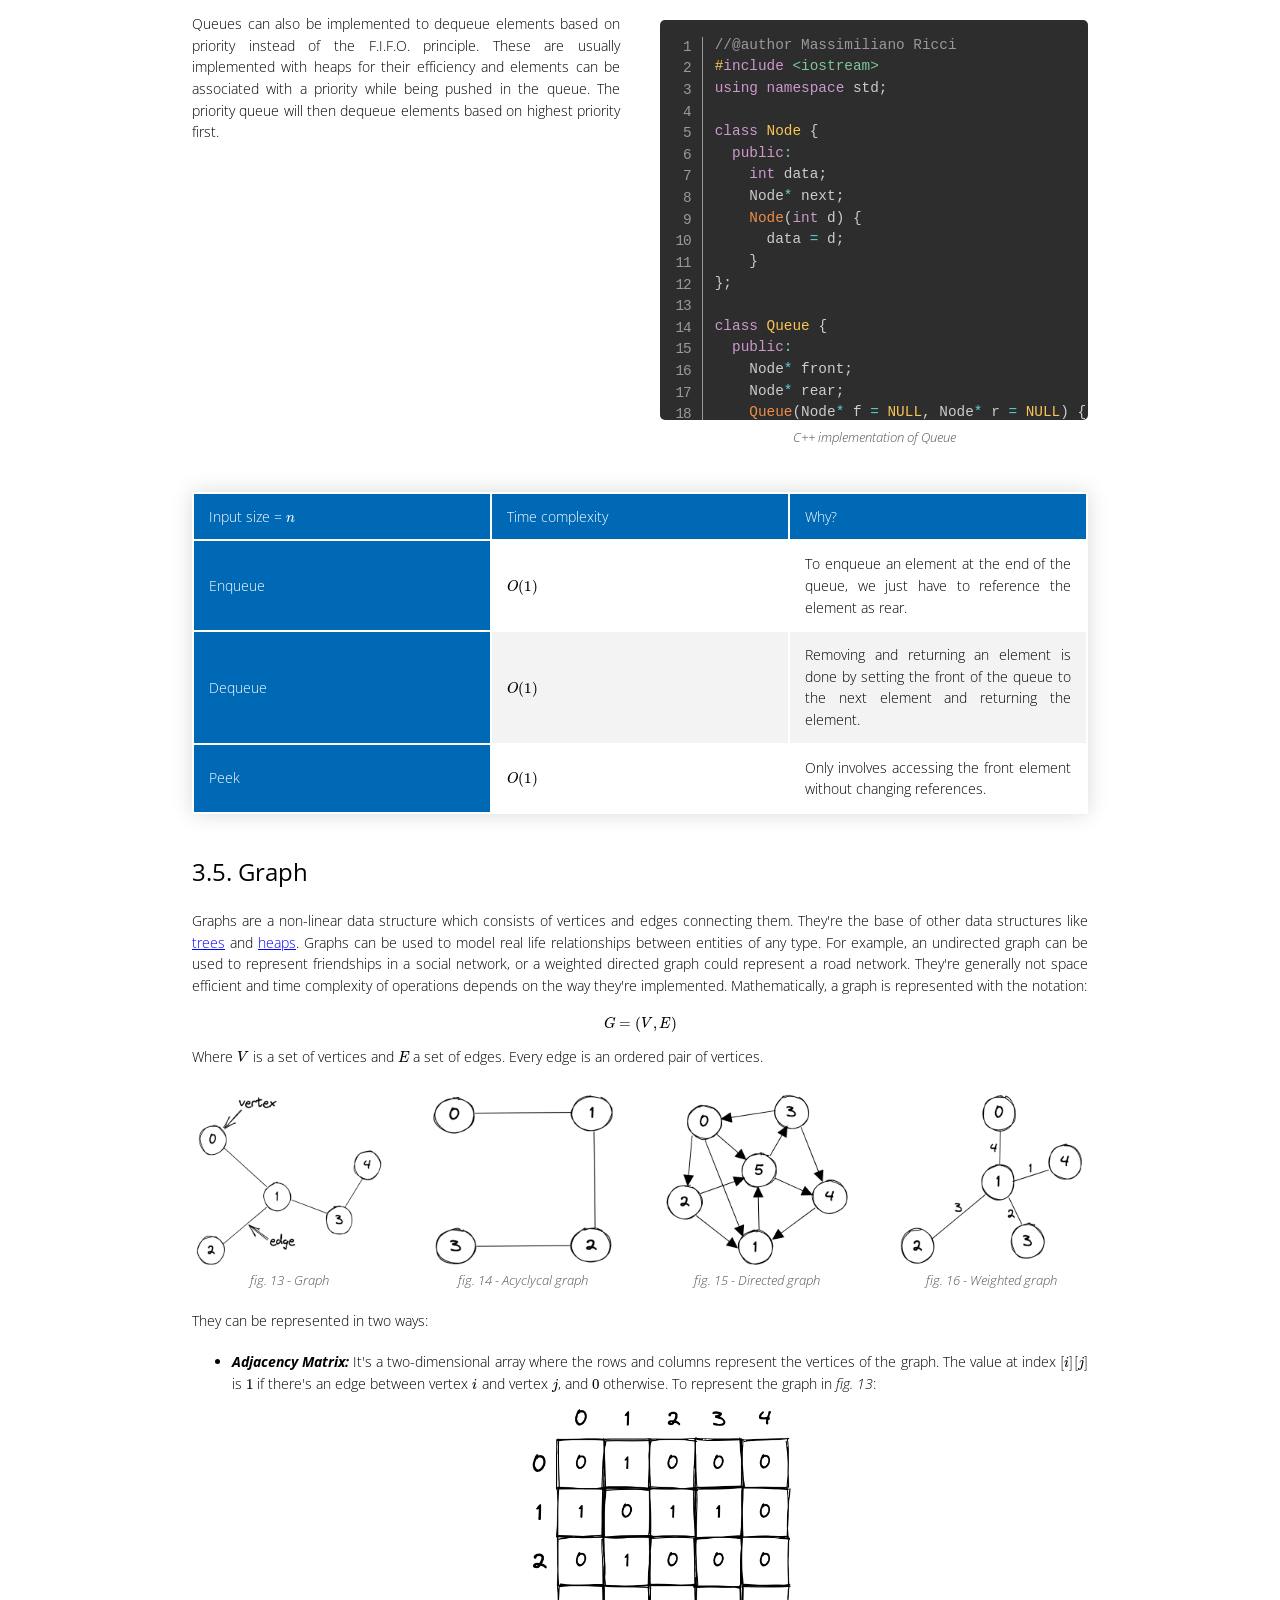
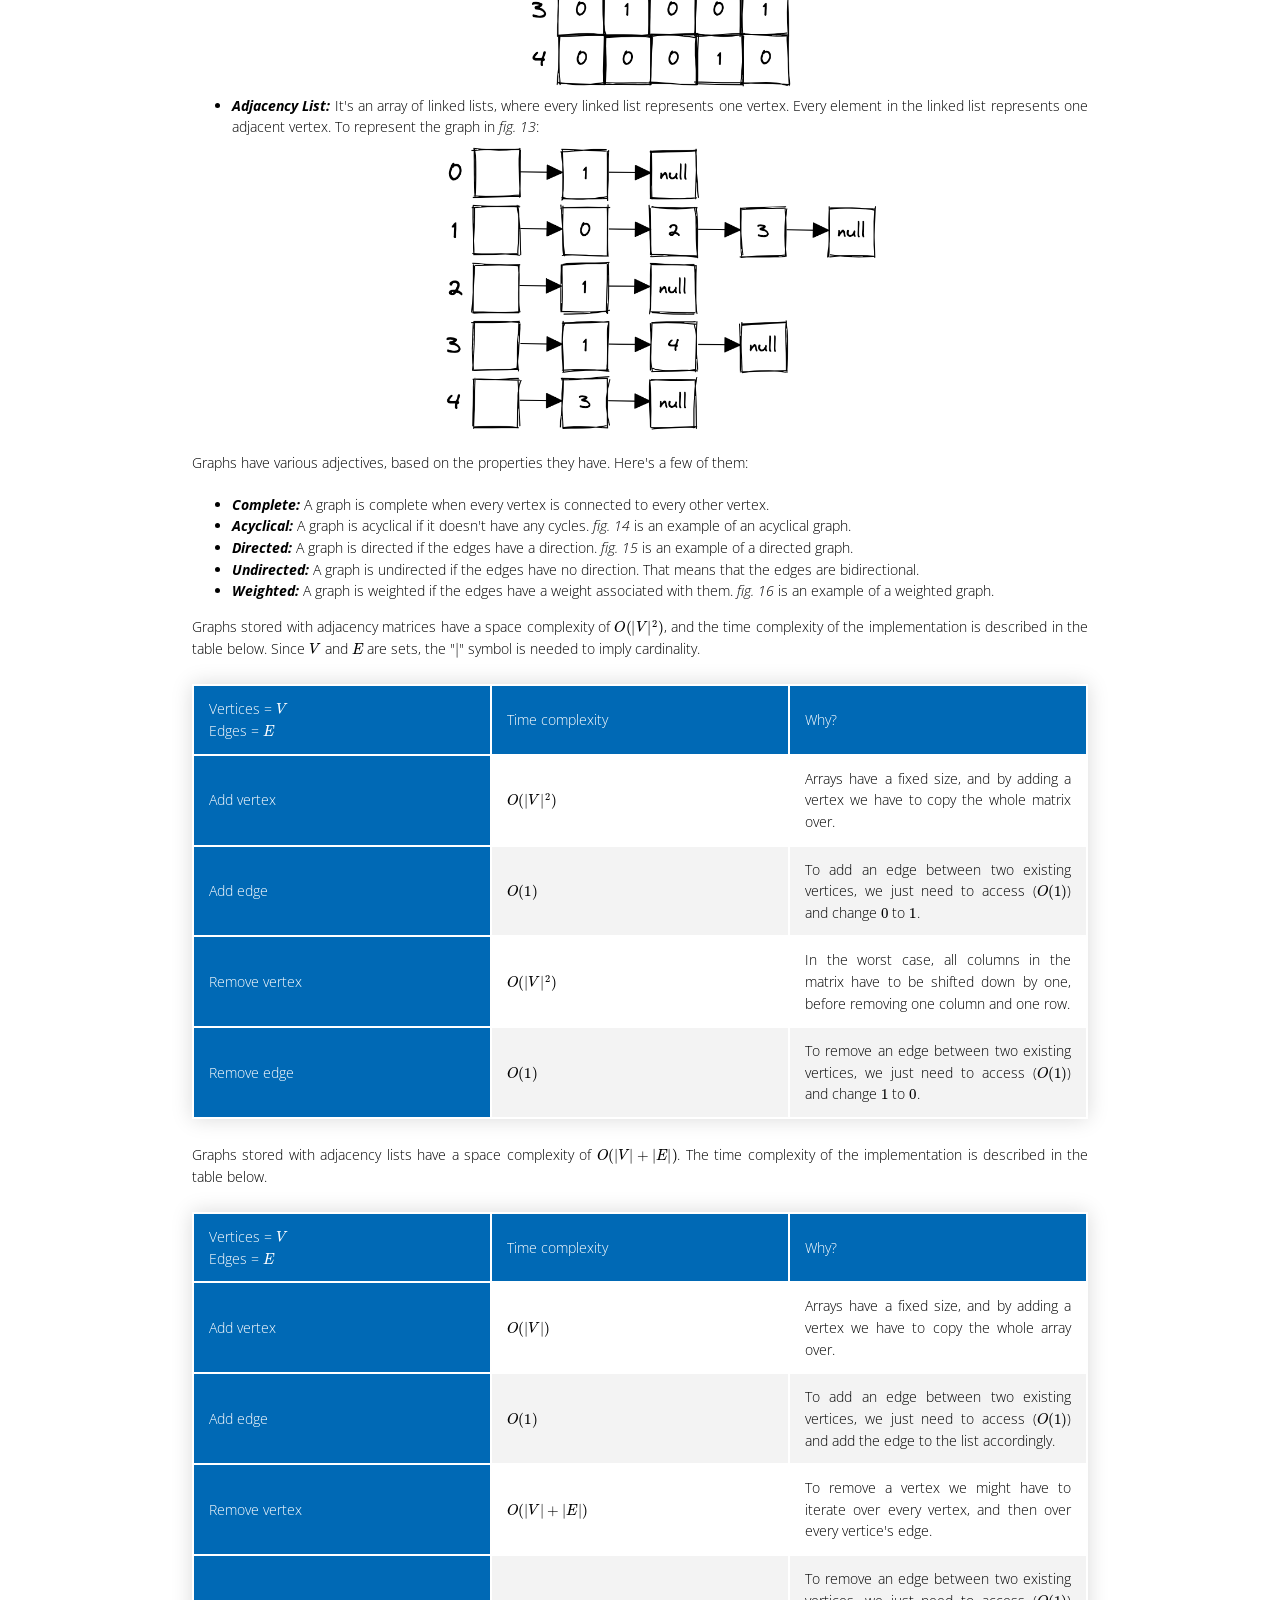
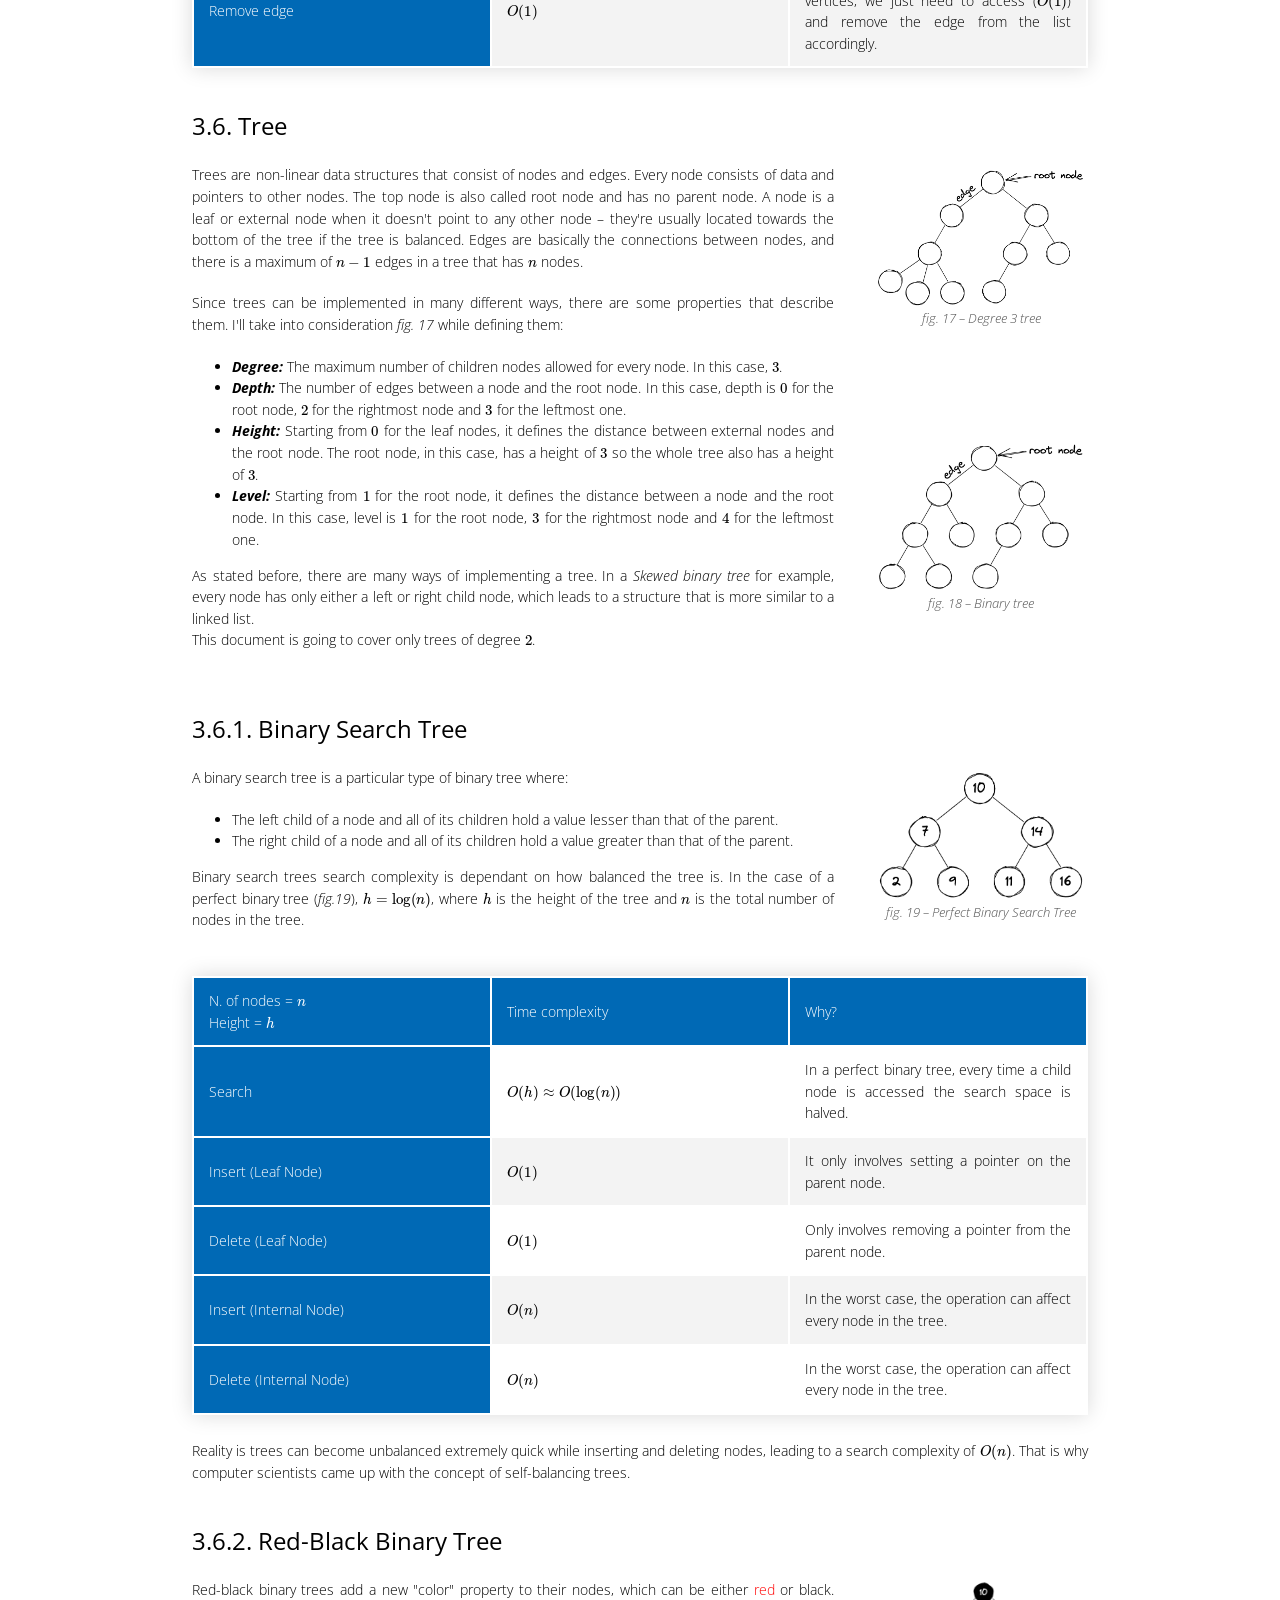
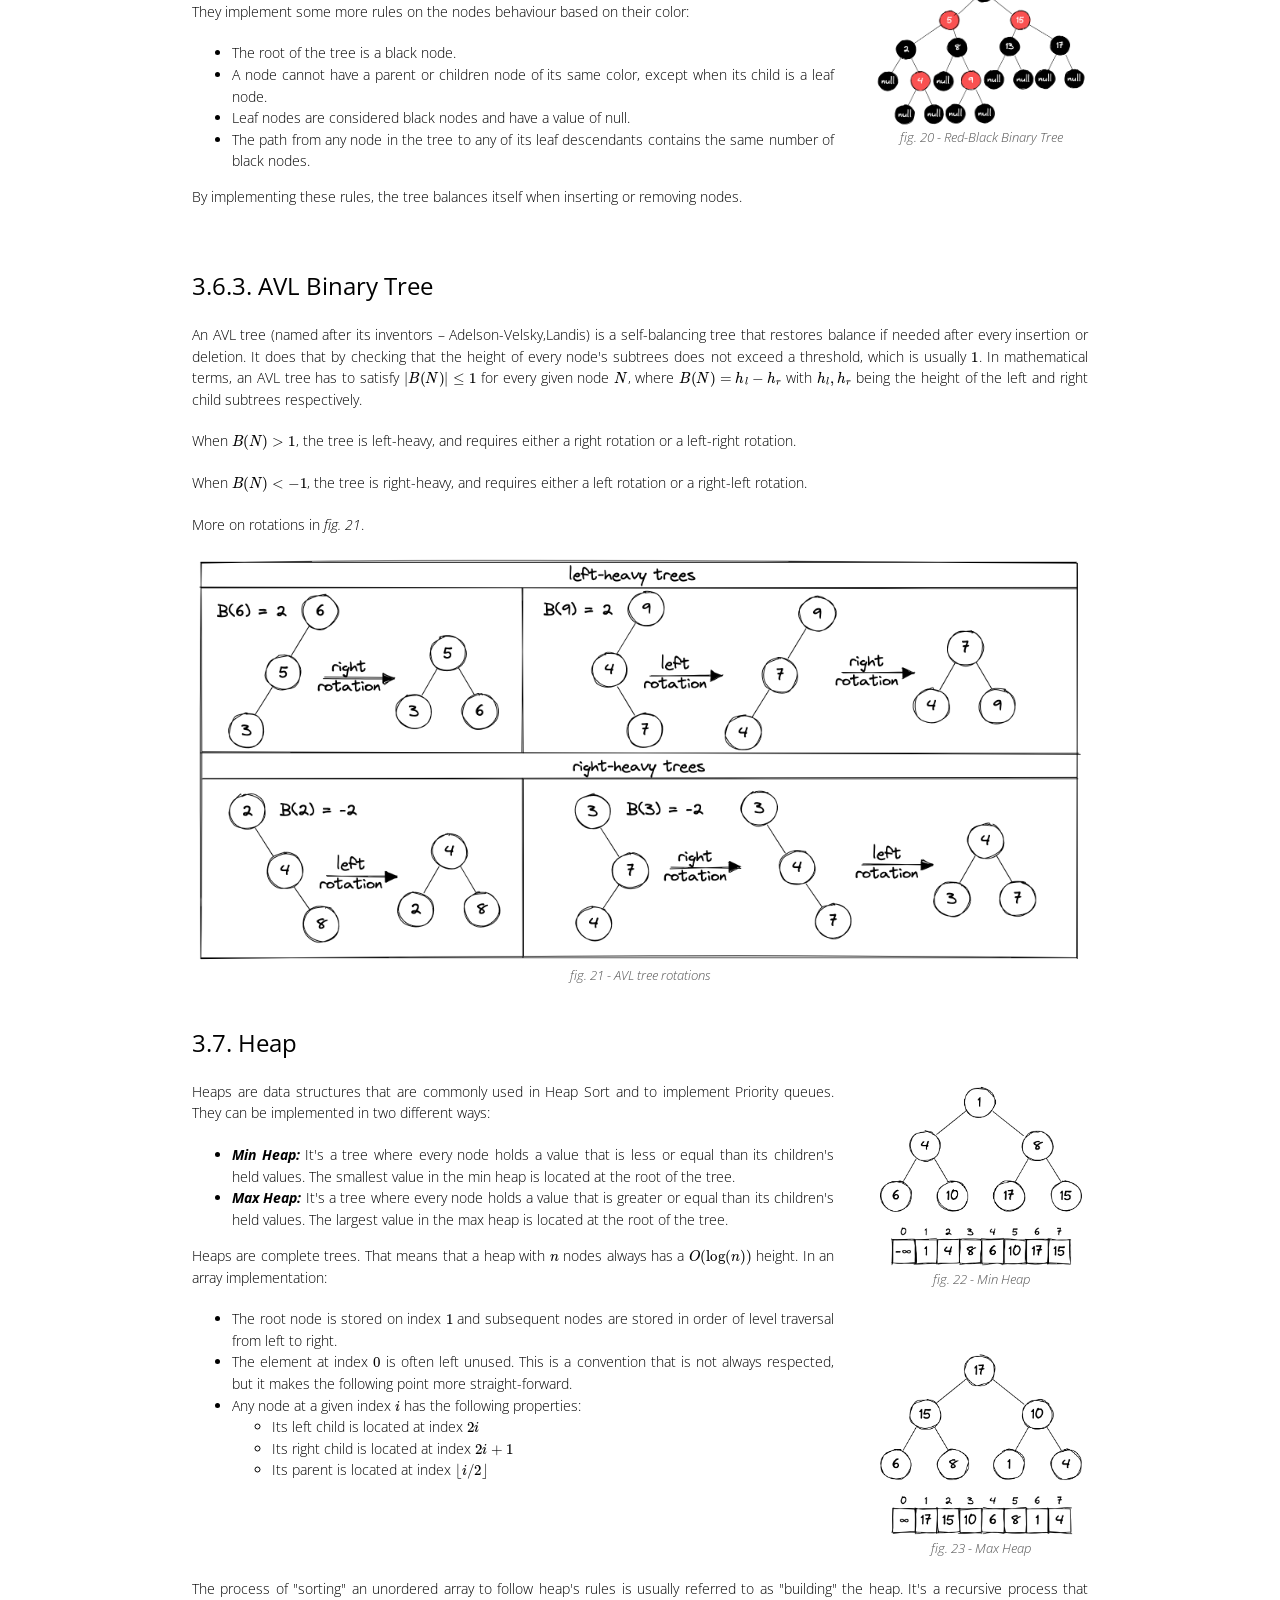
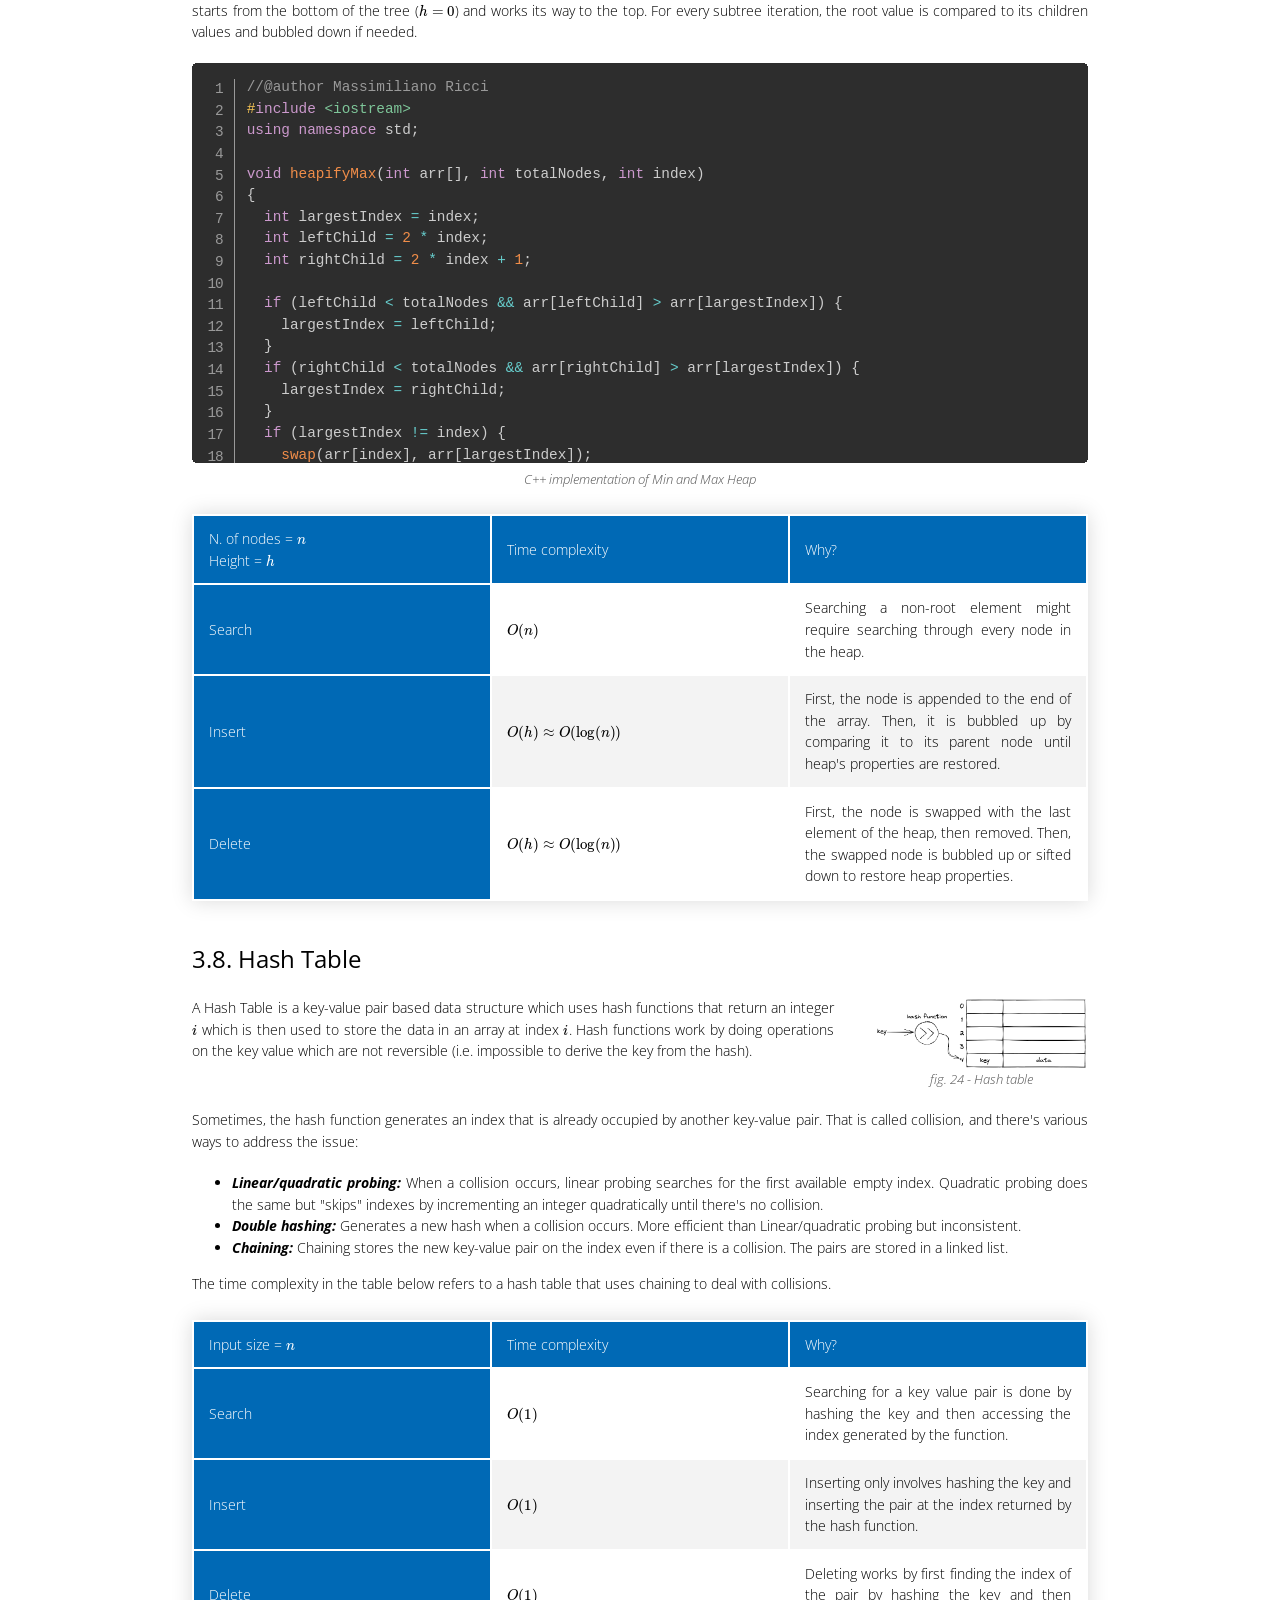
==== commit 46bee5f1: "lol" ====
--- a/index.html
+++ b/index.html
@@ -9,6 +9,7 @@
   <link href="src/styles/prism.css" rel="stylesheet" />
   <script type="text/javascript" async src="src/scripts/MathJax/tex-chtml.js"></script>
   <script src="src/scripts/prism.js" defer></script>
+  <script src="src/scripts/scrollSync.js" defer></script>
   <link rel="icon" type="image/x-icon" href="favicon.ico">
   <title>Algorithms and Data Structures</title>
 </head>
@@ -62,26 +63,27 @@
         </li>
         <li><a href="#aa">Analysis of Algorithms</a>
           <ol>
+            <li><a href="#master">Master Theorem</a>
             <li><a href="#search">Search Algorithms</a>
               <ol>
                 <li><a href="#linsearch">Linear Search</a></li>
+                <li><a href="#jumpsearch">Jump Search</a></li>
                 <li><a href="#binsearch">Binary Search</a></li>
-                <li><a href="#jumpsearch">Jump Search</a></li>
               </ol>
             </li>
-            <li><a href="#">Sorting Algorithms</a>
+            <li><a href="#sort">Sorting Algorithms</a>
               <ol>
-                <li><a href="#">Quick-sort</a></li>
-                <li><a href="#">Bubble-sort</a></li>
-                <li><a href="#">Merge-sort</a></li>
-                <li><a href="#">Selection-sort</a></li>
+                <li><a href="#selsort">Selection Sort</a></li>
+                <li><a href="#bubblesort">Bubble Sort</a></li>
+                <li><a href="#quicksort">Quick Sort</a></li>
+                <li><a href="#mergesort">Merge Sort</a></li>
               </ol>
             </li>
-            <li><a href="#">Complex Algorithms</a>
+            <li><a href="#complex">Complex Algorithms</a>
               <ol>
-                <li><a href="#">Djikstra's Algorithm</a></li>
-                <li><a href="#">A* Algorithm</a></li>
-                <li><a href="#">Fast Fourier Transform</a></li>
+                <li><a href="#rat">Rat in a maze Algorithm</a></li>
+                <li><a href="#dijkstra">Dijkstra's Algorithm</a></li>
+                <li><a href="#a*">A* Algorithm</a></li>
               </ol>
             </li>
           </ol>
@@ -133,7 +135,7 @@
         </div>
         <div>
           <img src="img/upper.png" alt="Graph representing an example of upper bounding function for f(n)">
-          <p class="img_caption">fig. 1</p>
+          <p class="img_caption">fig. 1 – from <a href="https://www.programiz.com/dsa/asymptotic-notations">Programiz</a></p>
         </div>
       </div>
     </div>
@@ -148,7 +150,7 @@
         </div>
         <div>
           <img src="img/lower.png" alt="Graph representing an example of lower bounding function for f(n)">
-          <p class="img_caption">fig. 2</p>
+          <p class="img_caption">fig. 2 – from <a href="https://www.programiz.com/dsa/asymptotic-notations">Programiz</a></p>
         </div>
       </div>
     </div>
@@ -163,7 +165,7 @@
         </div>
         <div>
           <img src="img/tight.png" alt="Graph representing an example of tight bounding function for f(n)">
-          <p class="img_caption">fig. 3</p>
+          <p class="img_caption">fig. 3 – from <a href="https://www.programiz.com/dsa/asymptotic-notations">Programiz</a></p>
         </div>
       </div>
     </div>
@@ -174,7 +176,7 @@
           <p>Later in this document, I’m going to to analyze various trivial and non-trivial algorithms using a technique called operation-count method which involves counting the number of primitive operations in an algorithm and summing them all together. The result usually consists of many constants other than the input size \(n\).</p>
           <p>Since for \(n \rightarrow \infty\) constants are much less dominant than \(n\), we approximate bounding functions to general classes of functions, some of them are shown in fig. 4.</p>
           <p>The general order of dominance of these function is as follows:</p>
-          <p>\(1 \ll log(n) \ll n \ll n \cdot log(n) \ll n^2 \ll 2^n \ll n!\)</p>
+          <p>\(1 \ll \log(n) \ll n \ll n\log(n) \ll n^2 \ll 2^n \ll n!\)</p>
         </div>
         <div>
           <img src="img/dominance.png" alt="Graph representing the growth of various general functions given an input n">
@@ -439,7 +441,7 @@
       <p class="subtitle">3.5. Graph</p>
       <div class="text_four_images_below">
         <div>
-          <p>Graphs are a non-linear data structure which consists of vertices and edges connecting them. They're the base of other data structures like <a href="#tree" style="text-decoration: underline;">trees</a> and <a href="#heap" style="text-decoration: underline;">heaps</a>. Graphs can be used to model real life relationships between entities of any type. For example, an undirected graph can be used to represent friendships in a social network, or a weighted directed graph could represent a road network. They're generally not space efficient and time complexity of operations depends on the way they're implemented. Mathematically, a graph is represented with the notation:</p>
+          <p>Graphs are a non-linear data structure which consists of vertices and edges connecting them. They're the base of other data structures like <a href="#tree">trees</a> and <a href="#heap">heaps</a>. Graphs can be used to model real life relationships between entities of any type. For example, an undirected graph can be used to represent friendships in a social network, or a weighted directed graph could represent a road network. They're generally not space efficient and time complexity of operations depends on the way they're implemented. Mathematically, a graph is represented with the notation:</p>
           <div>
             $$
             G = (V, E)
@@ -584,7 +586,7 @@
             <li>The left child of a node and all of its children hold a value lesser than that of the parent.</li>
             <li>The right child of a node and all of its children hold a value greater than that of the parent.</li>
           </ul>
-          <p>Binary search trees search complexity is dependant on how balanced the tree is. In the case of a perfect binary tree (<i>fig.19</i>), \(h = log(n)\), where \(h\) is the height of the tree and \(n\) is the total number of nodes in the tree.</p>
+          <p>Binary search trees search complexity is dependant on how balanced the tree is. In the case of a perfect binary tree (<i>fig.19</i>), \(h = \log(n)\), where \(h\) is the height of the tree and \(n\) is the total number of nodes in the tree.</p>
         </div>
         <div>
           <img src="img/binsearchtree.png" alt="Figure depicting a Perfect Binary search tree">
@@ -602,7 +604,7 @@
         <tbody>
           <tr>
             <td>Search</td>
-            <td>\(O(h) \approx O(log(n))\)</td>
+            <td>\(O(h) \approx O(\log(n))\)</td>
             <td>In a perfect binary tree, every time a child node is accessed the search space is halved.</td>
           </tr>
           <tr>
@@ -672,7 +674,7 @@
             <li><i><b>Min Heap:</b></i> It's a tree where every node holds a value that is less or equal than its children's held values. The smallest value in the min heap is located at the root of the tree.</li>
             <li><i><b>Max Heap:</b></i> It's a tree where every node holds a value that is greater or equal than its children's held values. The largest value in the max heap is located at the root of the tree.</li>
           </ul>
-          <p>Heaps are complete trees. That means that a heap with \(n\) nodes always has a \(O(log(n))\) height. In an array implementation:</p>
+          <p>Heaps are complete trees. That means that a heap with \(n\) nodes always has a \(O(\log(n))\) height. In an array implementation:</p>
           <ul>
             <li>The root node is stored on index \(1\) and subsequent nodes are stored in order of level traversal from left to right.</li>
             <li>The element at index \(0\) is often left unused. This is a convention that is not always respected, but it makes the following point more straight-forward.</li>
@@ -717,12 +719,12 @@
           </tr>
           <tr>
             <td>Insert</td>
-            <td>\(O(h) \approx O(log(n))\)</td>
+            <td>\(O(h) \approx O(\log(n))\)</td>
             <td>First, the node is appended to the end of the array. Then, it is bubbled up by comparing it to its parent node until heap's properties are restored.</td>
           </tr>
           <tr>
             <td>Delete</td>
-            <td>\(O(h) \approx O(log(n))\)</td>
+            <td>\(O(h) \approx O(\log(n))\)</td>
             <td>First, the node is swapped with the last element of the heap, then removed. Then, the swapped node is bubbled up or sifted down to restore heap properties.</td>
           </tr>
         </tbody>
@@ -776,16 +778,512 @@
     </div>
     <hr>
     <div id="aa" class="section">
-      <p class="subtitle">4. Analysis of Algorithms</p>
+      <div>
+        <p class="subtitle">4. Analysis of Algorithms</p>
+        <p>Many aspects of our digital lives are controlled by algorithms – from the search function of a music streaming service to a navigation app that guides us to our destination.</p>
+        <p>Because there's so many possible applications for algorithms in everyday life, various design techniques distinguish the multitude of algorithms ever created: </p>
+        <ul>
+          <li><i><b>Brute force algorithms:</b></i> There's no real technique involved here – these algorithms just try every possible combination and stop executing when they find a solution. <a href="#linsearch">Linear search</a> is a good example.</li>
+          <li><i><b>Greedy algorithms:</b></i> They're algorithms that always follow the optimal path, without regards of the efficiency of the final solution. <a href="#dijkstra"> Dijkstra's algorithm</a> is an example of greedy algorithm.</li>
+          <li><i><b>Backtracking algorithms:</b></i> Backtracking algorithms are usually recursive algorithms that try to work towards a solution by combining multiple steps. If a part of the solution doesn't lead to a final solution, it is removed and another solution is looked for. They're usually implemented in combination of <i>dynamic programming</i>, which is a technique that stores the results of a function with various inputs, so that, if the function is called with the same inputs again, the result is already stored and there is no need to run the function again. <a href="#rat">Rat in a Maze Algorithm</a> is a good example.</li>
+          <li><i><b>Divide and conquer algorithms:</b></i> These algorithms try to divide the problem in smaller sub-problems to solve those instead. In some algorithms, the sub-problems solutions are sometimes recombined in the final solution. <a href="#mergesort">Merge sort</a> is a classic divide and conquer algorithm.</li>
+        </ul>
+      </div>
+    </div>
+    <div id="master" class="section">
+      <p class="subtitle">4.1. Master Theorem</p>
+      <div class="text_img_aligned">
+        <div>
+          <p>Lastly, before diving into Algorithm Analysis, it is worth mentioning that many divide and conquer algorithm's time complexity can be calculated using the Master Theorem. It is a formula that helps solving recurrence relations of the form:</p>
+          <div>
+            $$
+            \begin{aligned}
+            T(n) &= aT(\frac{n}{b}) + f(n) \;\; \forall \;\; a \geq 1,\; b > 1,\; f(n) \geq 0
+            \end{aligned}
+            $$
+          </div>
+          <p>Where \(T(n)\) is the time complexity of the algorithm, \(a\) is the number of sub-problems, \(T(\frac{n}{b})\) is the runtime of each initial subproblem and \(f(n)\) is the time complexity of the algorithm's work done outside of the recursive calls.</p>
+        </div>
+        <div>
+          <img src="img/master.png" alt="Figure depicting a recursive call tree">
+          <p class="img_caption">fig. 25 - Master theorem tree</p>
+        </div>
+      </div>  
+      <div>
+        <p>At depth \(d\), a complete tree has \(a^d\) nodes and the maximum depth of a recursion tree is \(\log_b(n)\).<br>That means that to find out how many leaves the tree has we can calculate \(a^{\log_b(n)}\) which, for logarithms properties equals to \(n^{\log_b(a)}\).</p>
+        <p>A running time of \(\Theta(n^{\log_b a})\) follows.</p>
+        <p>Since in the master theorem – \(T(n) = aT(\frac{n}{b}) + f(n)\) – we're adding \(f(n)\) to the recursive calls complexity, the next step is comparing the two values and finding out which one dominates. There is three cases:</p>
+        <div>
+          $$
+          \begin{aligned}
+          &\text{Case 1: if} \; f(n) = O(n^{\log_b(a) - \epsilon}) \;\; \forall \;\; \epsilon > 0 \text{, then} \; T(n) = \Theta(n^{\log_b(a)})\\
+          &\text{Case 2: if} \; f(n) = \Theta(n^{\log_b(a)}) \text{, then} \; T(n) = \Theta(n^{\log_b(a)}\log(n))\\
+          &\text{Case 3: if} \; f(n) = \Omega(n^{\log_b(a) + \epsilon}) \;\; \forall \;\; \epsilon > 0 \text{, then} \; T(n) = \Theta(f(n))
+          \end{aligned}
+          $$     
+        </div>
+      </div>
+    </div>
+    <div id="search" class="section">
+      <p class="subtitle">4.2. Search Algorithms</p>
+      <p>Search algorithms are algorithms that try to find a specific element in a data structure. There are many different types of search algorithms, each with their own advantages and disadvantages.</p>
+    </div>
+    <div id="linsearch" class="section">
+      <p class="subtitle">4.2.1. Linear Search</p>
+      <p>Linear search is a very simple search algorithm that works by iterating through the data structure and comparing each element with the element we're looking for. If the element is found, the algorithm returns the index of the element. If the element is not found, the algorithm returns -1.</p>
+      <p>Linear search is a brute force algorithm, which means that it tries every possible combination and stops executing when it finds a solution.</p>
+      <div class="algo_analysis">
+        <div>
+          <pre data-src="src/code/linsearch.cpp"></pre>
+        </div>
+        <div>
+          <pre data-src="src/analysis/linsearch.txt" class="no-line-numbers"></pre>
+        </div>
+        <p class="img_caption">Analysis of Linear Search</p>
+      </div>
+      <table>
+        <thead>
+          <tr>
+            <th>Input size = \(n\)</th>
+            <th>Time complexity</th>
+            <th>Why?</th>
+          </tr>
+        </thead>
+        <tbody>
+          <tr>
+            <td>Worst case</td>
+            <td>\(O(n)\)</td>
+            <td>The worst case in linear search happens when the element is either at the last index or not present in the array.</td>
+          </tr>
+          <tr>
+            <td>Average case</td>
+            <td>\(\Theta(n)\)</td>
+            <td>The average case would be finding the element at index \(\frac{n}{2}\), so the average case still depends on the input size.</td>
+          </tr>
+          <tr>
+            <td>Best case</td>
+            <td>\(\Omega(1)\)</td>
+            <td>The best case happens when the element is found at the first index of the array.</td>
+          </tr>
+        </tbody>
+      </table>
+    </div>
+    <div id="jumpsearch" class="section">
+      <p class="subtitle">4.2.2. Jump Search</p>
+      <p>Jump search is a search algorithm for sorted arrays. It works by jumping a fixed number of steps at a time, and then doing a linear search on the elements in that block – in case the jump finds an element greater than the searched element. If the element is found, the algorithm returns the index of the element. If the element is not found, the algorithm returns -1.</p>
+      <p>Jump search is a divide and conquer algorithm, which means that it divides the problem in smaller sub-problems to solve those instead. In this case, the sub-problems are the blocks of the array.</p>
+      <p>The optimal step size is \(s=\sqrt{n}\), since in the worst case \(\frac{n}{s}\) steps are made, with the addition of \(s-1\) steps for the linear search. \(\sqrt{n}\) provides the minimum amount of steps for \(\frac{n}{s} + (m - 1)\).</p>
+      <div class="algo_analysis">
+        <div>
+          <pre data-src="src/code/jumpsearch.cpp"></pre>
+        </div>
+        <div>
+          <pre data-src="src/analysis/jumpsearch.txt" class="no-line-numbers"></pre>
+        </div>
+        <p class="img_caption">Analysis of Jump Search</p>
+      </div>
+      <table>
+        <thead>
+          <tr>
+            <th>Input size = \(n\)</th>
+            <th>Time complexity</th>
+            <th>Why?</th>
+          </tr>
+        </thead>
+        <tbody>
+          <tr>
+            <td>Worst case</td>
+            <td>\(O(\sqrt{n})\)</td>
+            <td>The worst case in jump search happens when the element we're looking for is either at the second to last index, or non existent.</td>
+          </tr>
+          <tr>
+            <td>Average case</td>
+            <td>\(\Theta(\sqrt{n})\)</td>
+            <td>The average case still depends on the step size.</td>
+          </tr>
+          <tr>
+            <td>Best case</td>
+            <td>\(\Omega(1)\)</td>
+            <td>The best case happens when the element is found after the first jump.</td>
+          </tr>
+        </tbody>
+      </table>
+    </div>
+    <div id="binsearch" class="section">
+      <p class="subtitle">4.2.3. Binary Search</p>
+      <div class="text_code">
+        <div>
+          <p>Binary search is a search algorithm for sorted arrays. It works by dividing the array in half and checking if the element we're looking for is greater or lesser than the current element. The algorithms then proceeds to only look in one half of the array, dividing that in two again and so on. If the element is found, the algorithm returns the index of the element. If the element is not found, the algorithm returns -1.</p>
+          <p>Binary search is a divide and conquer algorithm, which means that it divides the problem in smaller sub-problems to solve those instead. In this case, the sub-problems are the halves of the array.</p>
+          <p>To calculate the complexity of the recursive implementation of the binary search algorithm, we can make use of the <a href="#master">Master Theorem</a>. We just need to plug these values in it:</p>
+          <ul>
+            <li>\(a=1\) - since there's only one sub-problem for every recursion.</li>
+            <li>\(b=2\) - since the problem space is halved for every recursion.</li>
+            <li>\(f(n)=O(1)\) - since the work done outside of recursive calls is upper bounded by \(O(1)\).</li>
+          </ul>
+        </div>
+        <div>
+          <pre data-src="src/code/binsearch.cpp"></pre>
+          <p class="img_caption">C++ implementation of Binary Search</p>
+        </div>
+      </div>
+      <div>
+        <p>We have to find out which case of the theorem we're looking at. To do so, we must compare \(n^{\log_b(a)}\) to \(O(1)\).</p>
+        <div>
+          $$
+          \begin{aligned}
+          n^{\log_b(a)} &= n^{\log_2(1)} \\
+          n^{\log_2(1)} &= n^0 \\
+          n^0 &= 1 \\
+          1 &= O(1)
+          \end{aligned}
+          $$
+        </div>
+        <p>Since \(f(n)\) and \(n^{\log_b(a)}\) are asymptotically equal, we're looking at case 2 of the Master Theorem, that states that for binary search:</p>
+        <div>
+          $$
+          \begin{aligned}
+          T(n) &= \Theta(n^{\log_b(a)}\log(n)) \\
+          T(n) &= \Theta(\log(n))
+          \end{aligned}
+          $$
+        </div>
+      </div>
+      <table>
+        <thead>
+          <tr>
+            <th>Input size = \(n\)</th>
+            <th>Time complexity</th>
+            <th>Why?</th>
+          </tr>
+        </thead>
+        <tbody>
+          <tr>
+            <td>Worst case</td>
+            <td>\(O(\log{n})\)</td>
+            <td>The worst case in binary search is either when we find the desired element after reducing the search space to that single element or when the element doesn't exist.</td>
+          </tr>
+          <tr>
+            <td>Average case</td>
+            <td>\(\Theta(\log{n})\)</td>
+            <td>The average case is finding the element after \(\frac{\log(n)}{2}\) steps.</td>
+          </tr>
+          <tr>
+            <td>Best case</td>
+            <td>\(\Omega(1)\)</td>
+            <td>The best case is when the element is found in the middle of the array.</td>
+          </tr>
+        </tbody>
+      </table>
+    </div>
+    <div id="sort" class="section">
+      <p class="subtitle">4.3. Sorting Algorithms</p>
+      <p>Sorting algorithms are algorithms that take an array of elements and rearrange them in a specific order. The order can be ascending or descending, depending on the algorithm.</p>
+    </div>
+    <div id="selsort" class="section">
+      <p class="subtitle">4.3.1. Selection Sort</p>
+      <p>Selection sort is a sorting algorithm that works by finding the smallest element in the array and swapping it with the first element. Then, it finds the second smallest element and swaps it with the second element. It continues doing this until the array is sorted.</p>
+      <p>Selection sort is an algorithm that is easy to implement, but it has a very bad time complexity.</p>
+      <div class="algo_analysis">
+        <div>
+          <pre data-src="src/code/selsort.cpp"></pre>
+        </div>
+        <div>
+          <pre data-src="src/analysis/selsort.txt" class="no-line-numbers"></pre>
+        </div>
+        <p class="img_caption">Analysis of Selection Sort</p>
+      </div>
+      <p>As we can see, the time complexity of selection sort is \(O(n^2)\). This is because the inner <i>for loop</i> has to iterate first \(n\) times, then \(n - 1\) times \(...1\). That is called an arithmetic series, and can be calculated as follows:</p>
+      <div>
+        $$
+        \begin{aligned}
+        \sum_{i=1}^{n}i &= \frac{n(n + 1)}{2} \\
+        \frac{n(n + 1)}{2} &= O(n^2)
+        \end{aligned}
+        $$
+      </div>
+      <table>
+        <thead>
+          <tr>
+            <th>Input size = \(n\)</th>
+            <th>Time complexity</th>
+            <th>Why?</th>
+          </tr>
+        </thead>
+        <tbody>
+          <tr>
+            <td>Worst case</td>
+            <td>\(O(n^2)\)</td>
+            <td>The case doesn't matter. Selection Sort always runs with the same time complexity.</td>
+          </tr>
+          <tr>
+            <td>Average case</td>
+            <td>\(\Theta(n^2)\)</td>
+            <td>The case doesn't matter. Selection Sort always runs with the same time complexity.</td>
+          </tr>
+          <tr>
+            <td>Best case</td>
+            <td>\(\Omega(n^2)\)</td>
+            <td>The case doesn't matter. Selection Sort always runs with the same time complexity.</td>
+          </tr>
+        </tbody>
+      </table>
+    </div>
+    <div id="bubblesort" class="section">
+      <p class="subtitle">4.3.2. Bubble Sort</p>
+      <p>Bubble sort is a sorting algorithm that works by comparing two adjacent elements and swapping them if they're not in the correct order. It continues doing this until the array is sorted.</p>
+      <div class="algo_analysis">
+        <div>
+          <pre data-src="src/code/bubblesort.cpp"></pre>
+        </div>
+        <div>
+          <pre data-src="src/analysis/bubblesort.txt" class="no-line-numbers"></pre>
+        </div>
+        <p class="img_caption">Analysis of Selection Sort</p>
+      </div>
+      <p>Again, as with <a href="selsort">Selection Sort</a>, we have an arithmetic series. </p>
+      <table>
+        <thead>
+          <tr>
+            <th>Input size = \(n\)</th>
+            <th>Time complexity</th>
+            <th>Why?</th>
+          </tr>
+        </thead>
+        <tbody>
+          <tr>
+            <td>Worst case</td>
+            <td>\(O(n^2)\)</td>
+            <td>The worst case is when the array is sorted in reverse order.</td>
+          </tr>
+          <tr>
+            <td>Average case</td>
+            <td>\(\Theta(n^2)\)</td>
+            <td>The average case is when the array is randomly sorted.</td>
+          </tr>
+          <tr>
+            <td>Best case</td>
+            <td>\(\Omega(n)\)</td>
+            <td>The best case is when the array is already sorted. The algorithm will go through the array once and since no swaps happen, quit the function.</td>
+          </tr>
+        </tbody>
+      </table>
+    </div>
+    <div id="quicksort" class="section">
+      <p class="subtitle">4.3.3. Quick Sort</p>
+      <div class="text_code">
+        <div>
+          <p>Quick sort is a sorting algorithm that works by choosing a pivot element and partitioning the array around it. The elements that are smaller than the pivot are placed to the left of it, and the elements that are larger than the pivot are placed to the right of it. Then, the algorithm recursively sorts the left and right subarrays.</p>
+          <p>To calculate the complexity of the recursive implementation of the quick sort algorithm, we can make use of the <a href="#master">Master Theorem</a>. We just need to plug these values in it:</p>
+          <ul>
+            <li>\(a=2\) - since there's two sub-problem for every recursion – the two halves of the array.</li>
+            <li>\(b=2\) - since the problem space is halved for every recursion.</li>
+            <li>\(f(n)=O(n)\) - since the work done outside of recursive calls is upper bounded by \(O(n)\).</li>
+          </ul>
+        </div>
+        <div>
+          <pre data-src="src/code/quicksort.cpp"></pre>
+          <p class="img_caption">C++ implementation of Quick Sort</p>
+        </div>
+      </div>
+      <div>
+        <p>We have to find out which case of the theorem we're looking at. To do so, we must compare \(n^{\log_b(a)}\) to \(O(n)\).</p>
+        <div>
+          $$
+          \begin{aligned}
+          n^{\log_b(a)} &= n^{\log_2(2)} \\
+          n^{\log_2(2)} &= n^1 \\
+          n^1 &= n \\
+          n &= O(n)
+          \end{aligned}
+          $$
+        </div>
+        <p>Since \(f(n)\) and \(n^{\log_b(a)}\) are asymptotically equal, we're looking at case 2 of the Master Theorem, that states that for quick sort:</p>
+        <div>
+          $$
+          \begin{aligned}
+          T(n) &= \Theta(n^{\log_b(a)}\log(n)) \\
+          T(n) &= \Theta(n\log(n))
+          \end{aligned}
+          $$
+        </div>
+      </div>
+      <table>
+        <thead>
+          <tr>
+            <th>Input size = \(n\)</th>
+            <th>Time complexity</th>
+            <th>Why?</th>
+          </tr>
+        </thead>
+        <tbody>
+          <tr>
+            <td>Worst case</td>
+            <td>\(O(n^2)\)</td>
+            <td>If the pivot is chosen non randomly (either start or end of array) some input can force \(n^2\) complexity.</td>
+          </tr>
+          <tr>
+            <td>Average case</td>
+            <td>\(\Theta(n\log(n))\)</td>
+            <td>The average case is the same as the best case.</td>
+          </tr>
+          <tr>
+            <td>Best case</td>
+            <td>\(\Omega(n\log(n))\)</td>
+            <td>The average case is when the pivot is chosen so that it splits the array in half.</td>
+          </tr>
+        </tbody>
+      </table>
+    </div>
+    <div id="mergesort" class="section">
+      <p class="subtitle">4.3.4. Merge Sort</p>
+      <div class="text_code">
+        <div>
+          <p>Merge sort is a sorting algorithm that works by dividing the array into two halves, sorting each half, and then merging the two halves together.</p>
+          <p>It works by recursively splitting the array in smaller and smaller parts until the subarrays are of length 1, to then merge them again after sorting them.</p>
+          <p>To calculate the complexity of the recursive implementation of the merge sort algorithm, we can make use of the <a href="#master">Master Theorem</a>. We just need to plug these values in it:</p>
+          <ul>
+            <li>\(a=2\) - since there's two sub-problem for every recursion – the two halves of the array.</li>
+            <li>\(b=2\) - since the problem space is halved for every recursion.</li>
+            <li>\(f(n)=O(n)\) - since the work done outside of recursive calls is upper bounded by \(O(n)\).</li>
+          </ul>
+        </div>
+        <div>
+          <pre data-src="src/code/mergesort.cpp"></pre>
+          <p class="img_caption">C++ implementation of Quick Sort</p>
+        </div>
+      </div>
+      <div>
+        <p>We have to find out which case of the theorem we're looking at. To do so, we must compare \(n^{\log_b(a)}\) to \(O(n)\).</p>
+        <div>
+          $$
+          \begin{aligned}
+          n^{\log_b(a)} &= n^{\log_2(2)} \\
+          n^{\log_2(2)} &= n^1 \\
+          n^1 &= n \\
+          n &= O(n)
+          \end{aligned}
+          $$
+        </div>
+        <p>Since \(f(n)\) and \(n^{\log_b(a)}\) are asymptotically equal, we're looking at case 2 of the Master Theorem, exactly like <a href="#quicksort">Quick Sort</a>:</p>
+        <div>
+          $$
+          \begin{aligned}
+          T(n) &= \Theta(n^{\log_b(a)}\log(n)) \\
+          T(n) &= \Theta(n\log(n))
+          \end{aligned}
+          $$
+        </div>
+      </div>
+      <table>
+        <thead>
+          <tr>
+            <th>Input size = \(n\)</th>
+            <th>Time complexity</th>
+            <th>Why?</th>
+          </tr>
+        </thead>
+        <tbody>
+          <tr>
+            <td>Worst case</td>
+            <td>\(O(n\log(n))\)</td>
+            <td>The case doesn't matter. Merge Sort always runs with the same time complexity.</td>
+          </tr>
+          <tr>
+            <td>Average case</td>
+            <td>\(\Theta(n\log(n))\)</td>
+            <td>The case doesn't matter. Merge Sort always runs with the same time complexity.</td>
+          </tr>
+          <tr>
+            <td>Best case</td>
+            <td>\(\Omega(n\log(n))\)</td>
+            <td>The case doesn't matter. Merge Sort always runs with the same time complexity.</td>
+          </tr>
+        </tbody>
+      </table>
+    </div>
+    <div id="complex" class="section">
+      <p class="subtitle">4.4. Complex Algorithms</p>
+      <p>Until now, we analyzed common algorithms. In general, sorting and searching arrays is often considered trivial. We're now going to go over some more complex algorithms. Some of these have more concrete applications in real life.</p>
+    </div>
+    <div id="rat" class="section">
+      <p class="subtitle">4.4.1. Rat in a maze algorithm</p>
+      <div class="text_code">
+        <div>
+          <p>The rat in a maze algorithm is a backtracking algorithm that solves the following problem:</p>
+          <p>Given a maze, represented by a 2D array, find a path from the top left corner to the bottom right corner. The maze is surrounded by walls, and the rat can move in all four directions – up, down, left and right.</p>
+          <p>The algorithm works by recursively trying to move the rat in all directions. If the rat can't move in any direction, it backtracks and tries another path.</p>
+          <p>This algorithms is a good example of a backtracking algorithm.</p>
+          <p>In this implementation of the algorithm, the matrix that holds the maze has the same width and height, so the total number of cells in the maze is \(n^2\). For every cell, there is four possibilities of movement – also called unvisited neighbours.</p>
+          <p>Since the algorithm tries every possible path, the time complexity is \(O(4^{n^2})\).</p>
+        </div>
+        <div>
+          <pre data-src="src/code/rat.cpp"></pre>
+          <p class="img_caption">C++ implementation of the Rat in a Maze algorithm</p>
+        </div>
+      </div>
+      <table>
+        <thead>
+          <tr>
+            <th>Input size = \(n^2\)</th>
+            <th>Time complexity</th>
+            <th>Why?</th>
+          </tr>
+        </thead>
+        <tbody>
+          <tr>
+            <td>Worst case</td>
+            <td>\(O(4^{n^2})\)</td>
+            <td>In the worst case, the rat has to traverse every single cell and check its four neighbours once.</td>
+          </tr>
+          <tr>
+            <td>Average case</td>
+            <td>\(\Theta(4^{n^2})\)</td>
+            <td>The average case is the same as the worst case.</td>
+          </tr>
+          <tr>
+            <td>Best case</td>
+            <td>\(\Omega(4^{n^2})\)</td>
+            <td>The best case is the same as the worst case.</td>
+          </tr>
+        </tbody>
+      </table>
+    </div>
+    <div id="dijkstra" class="section">
+      <p class="subtitle">4.4.2. Dijkstra's Algorithm</p>
+      <div>
+        <p>Dijkstra's Algorithm is one of the most famous algorithm ever invented. It takes its name from its inventor, computer scientist <i><b>Edsger Wybe Dijkstra</b></i>. The algorithm is used to find the shortest path between two vertices in a weighted graph. It requires the weights on every edge to be positive to work.</p>
+        <p>The algorithm works by maintaining a set of vertices that have been visited, and a set of vertices that haven't been visited. The algorithm starts by adding the source vertex to the set of visited vertices, and all other vertices to the set of unvisited vertices. Then, the algorithm iterates over the unvisited vertices, and finds the vertex with the smallest distance from the source vertex. The algorithm then adds this vertex to the set of visited vertices, and removes it from the set of unvisited vertices. The algorithm then updates the distances of all unvisited vertices that are adjacent to the newly visited vertex. The algorithm repeats this process until all vertices have been visited.</p>
+        <p>The algorithm is a good example of a greedy algorithm. It always chooses the vertex with the smallest distance from the source vertex. This is a good heuristic, but it doesn't always lead to the optimal solution.</p>
+      </div>
+      <div>
+        <pre data-src="src/code/dijkstra.cpp"></pre>
+        <p class="img_caption">C++ implementation of Dijkstra's Algorithm - From <a href="https://www.geeksforgeeks.org/dijkstras-shortest-path-algorithm-greedy-algo-7/">geeksforgeeks.org</a>.</p>
+      </div>
+      <div>
+        <p>Dijkstra's algorithm has many steps, so to measure its time complexity we have to take them all into account:</p>
+        <ul>
+          <li>Getting a node from the heap has a time complexity of \(O(\log(|V|)\)</li>
+          <li>Comparing the costs of all edges has a time complexity of \(O((|E|)\)</li>
+          <li>The length of the path returned by the algorithm can't be more than \(O(|V|)\)</li>
+        </ul>
+        <p>Since the algorithm iterates over all vertices, the time complexity is \(O(|V|\log(|V|) + |E|)\). This is the same as \(O(|E|\log(|V|))\).</p>
+      </div>
+    </div>
+    <div id="a*" class="section">
+      <p class="subtitle">4.4.3. A* Algorithm</p>
+      <div>
+        <p>The A* algorithm is a pathfinding algorithm that is used to find the shortest path between two vertices in a weighted graph. It is a variant of Dijkstra's algorithm, and it is often used in games. The algorithm works by maintaining a set of vertices that have been visited, and a set of vertices that haven't been visited. The algorithm starts by adding the source vertex to the set of visited vertices, and all other vertices to the set of unvisited vertices. Then, the algorithm iterates over the unvisited vertices, and finds the vertex with the smallest distance from the source vertex. The algorithm then adds this vertex to the set of visited vertices, and removes it from the set of unvisited vertices. The algorithm then updates the distances of all unvisited vertices that are adjacent to the newly visited vertex. The algorithm repeats this process until all vertices have been visited.</p>
+      </div>
+      <div>
+        <pre data-src="src/code/a*.cpp"></pre>
+        <p class="img_caption">C++ implementation of A* Algorithm - From <a href="https://www.geeksforgeeks.org/a-search-algorithm/">geeksforgeeks.org</a>.</p>
+      </div>
+      <div>
+        <p>Instead of just choosing the shortest distance from the source vertex, the A* algorithm also takes into account the distance from the destination vertex. This is done by adding the distance from the source vertex to the destination vertex to the distance from the source vertex to the current vertex.</p>
+        <p>This extremely efficient heuristic function allows the A* algorithm to often have best case scenarios of \(\Omega(e)\) where \(e\) is the number of edges between the start and the destination vertex. The worst case scenario has still a better complexity than Dijkstra, with \(O(|V|+|E|)\).</p>
+      </div>
     </div>
   </div>
 </body>
-<!-- <div class="algo_analysis">
-        <div>
-          <pre data-src="src/code/linsearch.cpp"></pre>
-        </div>
-        <div>
-          <pre data-src="src/analysis/linsearch.txt" class="no-line-numbers"></pre>
-        </div>
-      </div> -->
 </html>
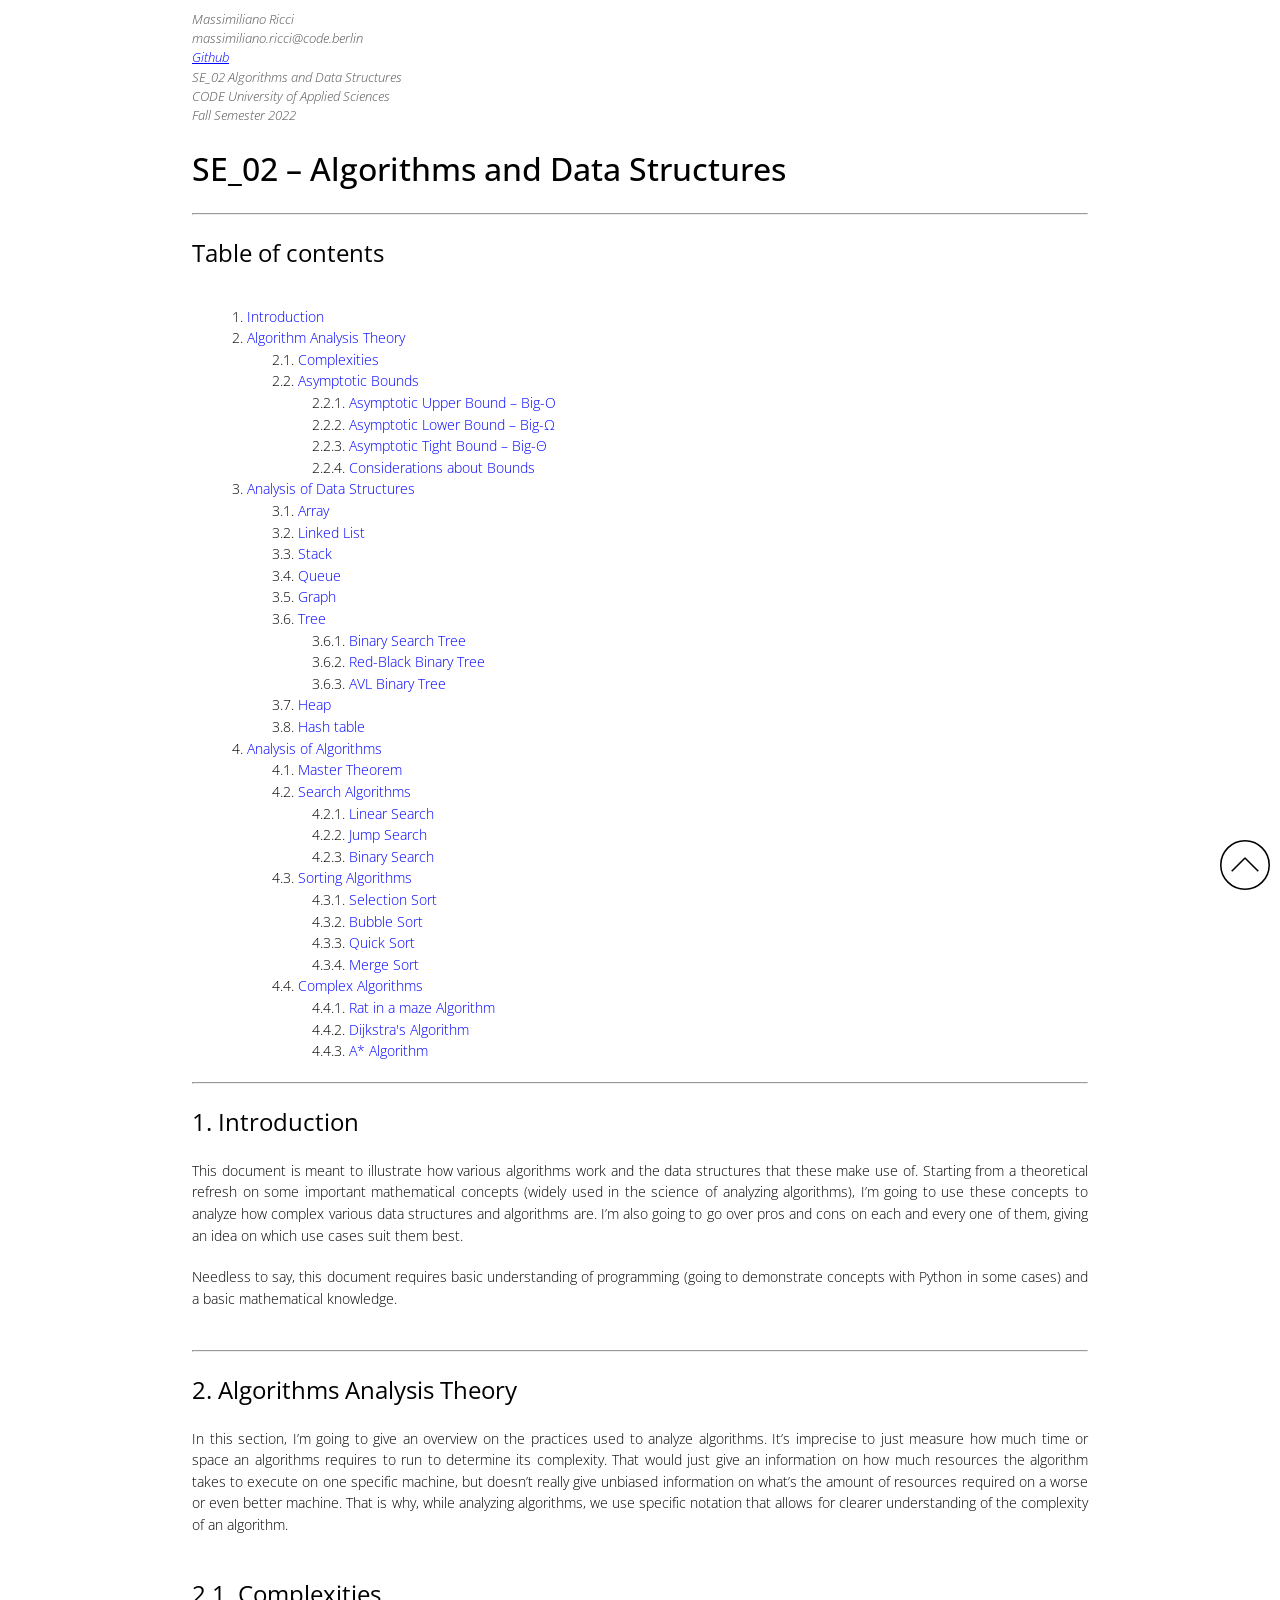
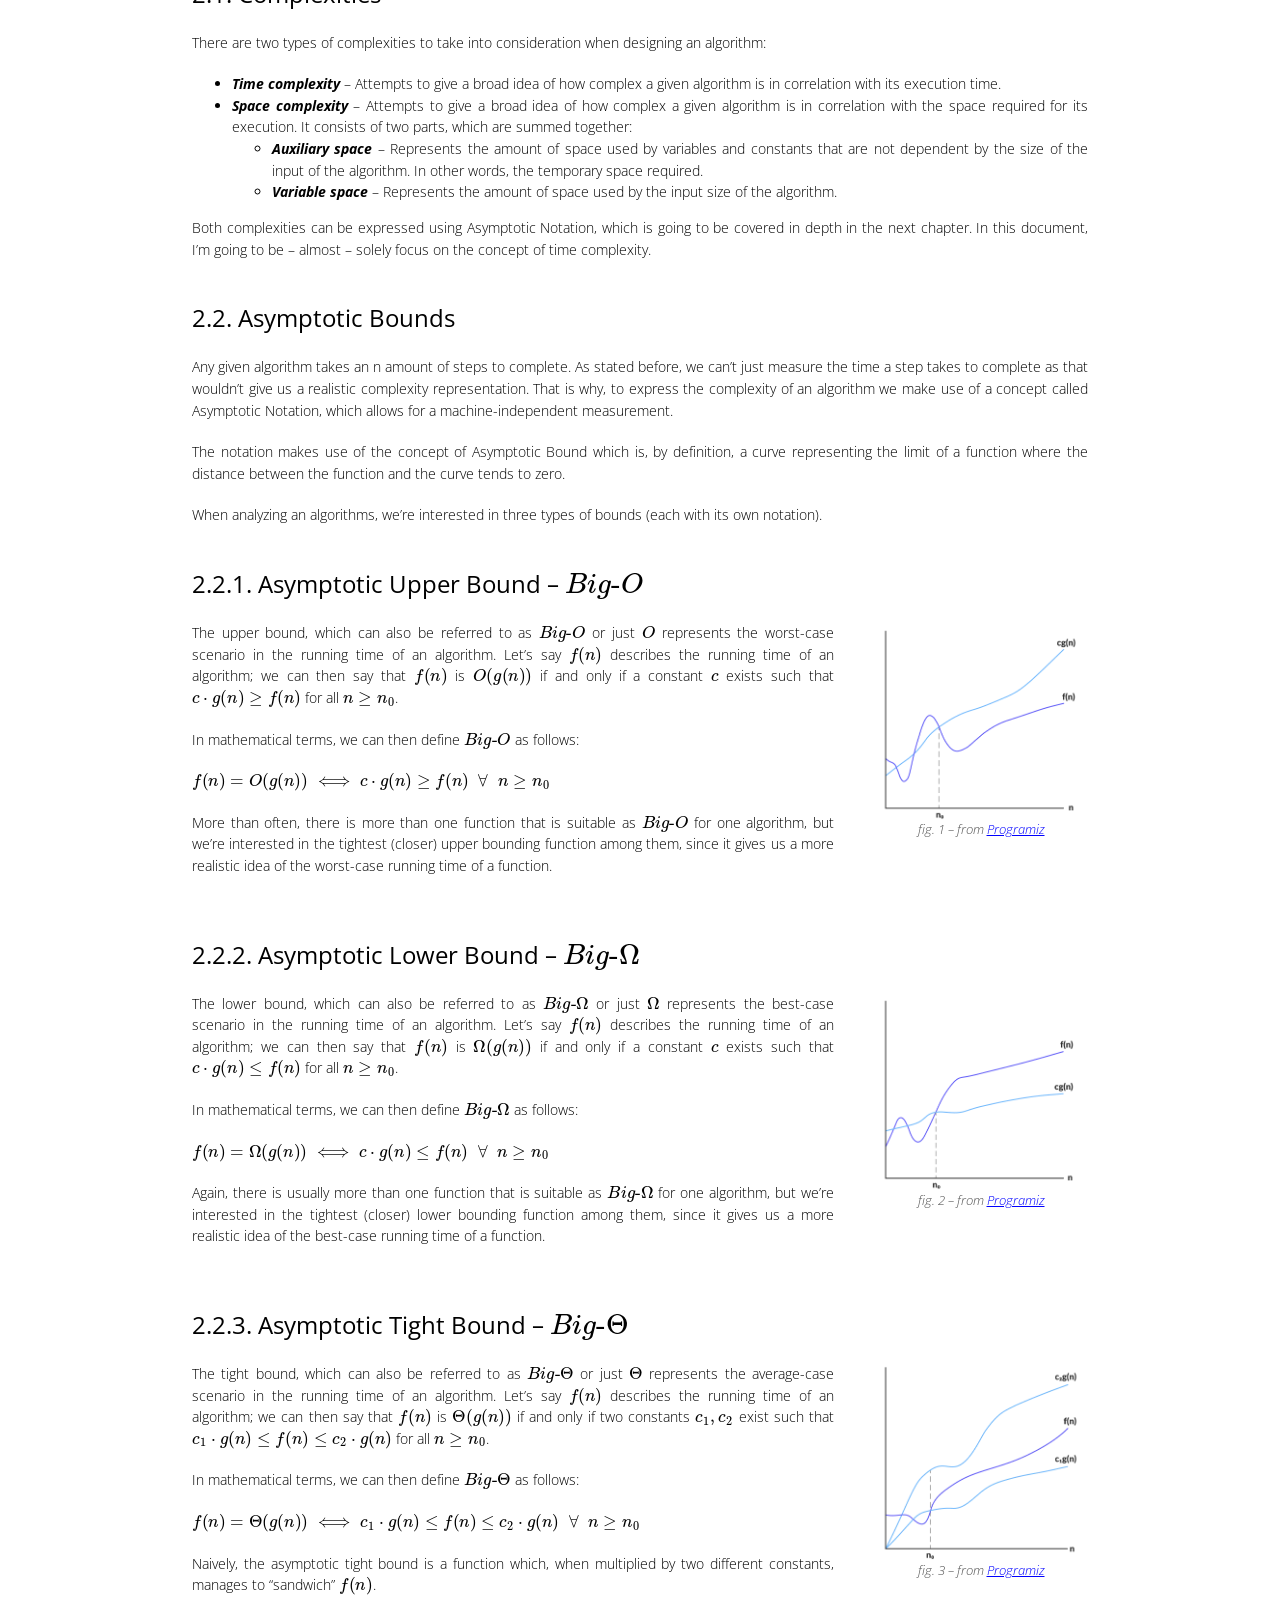
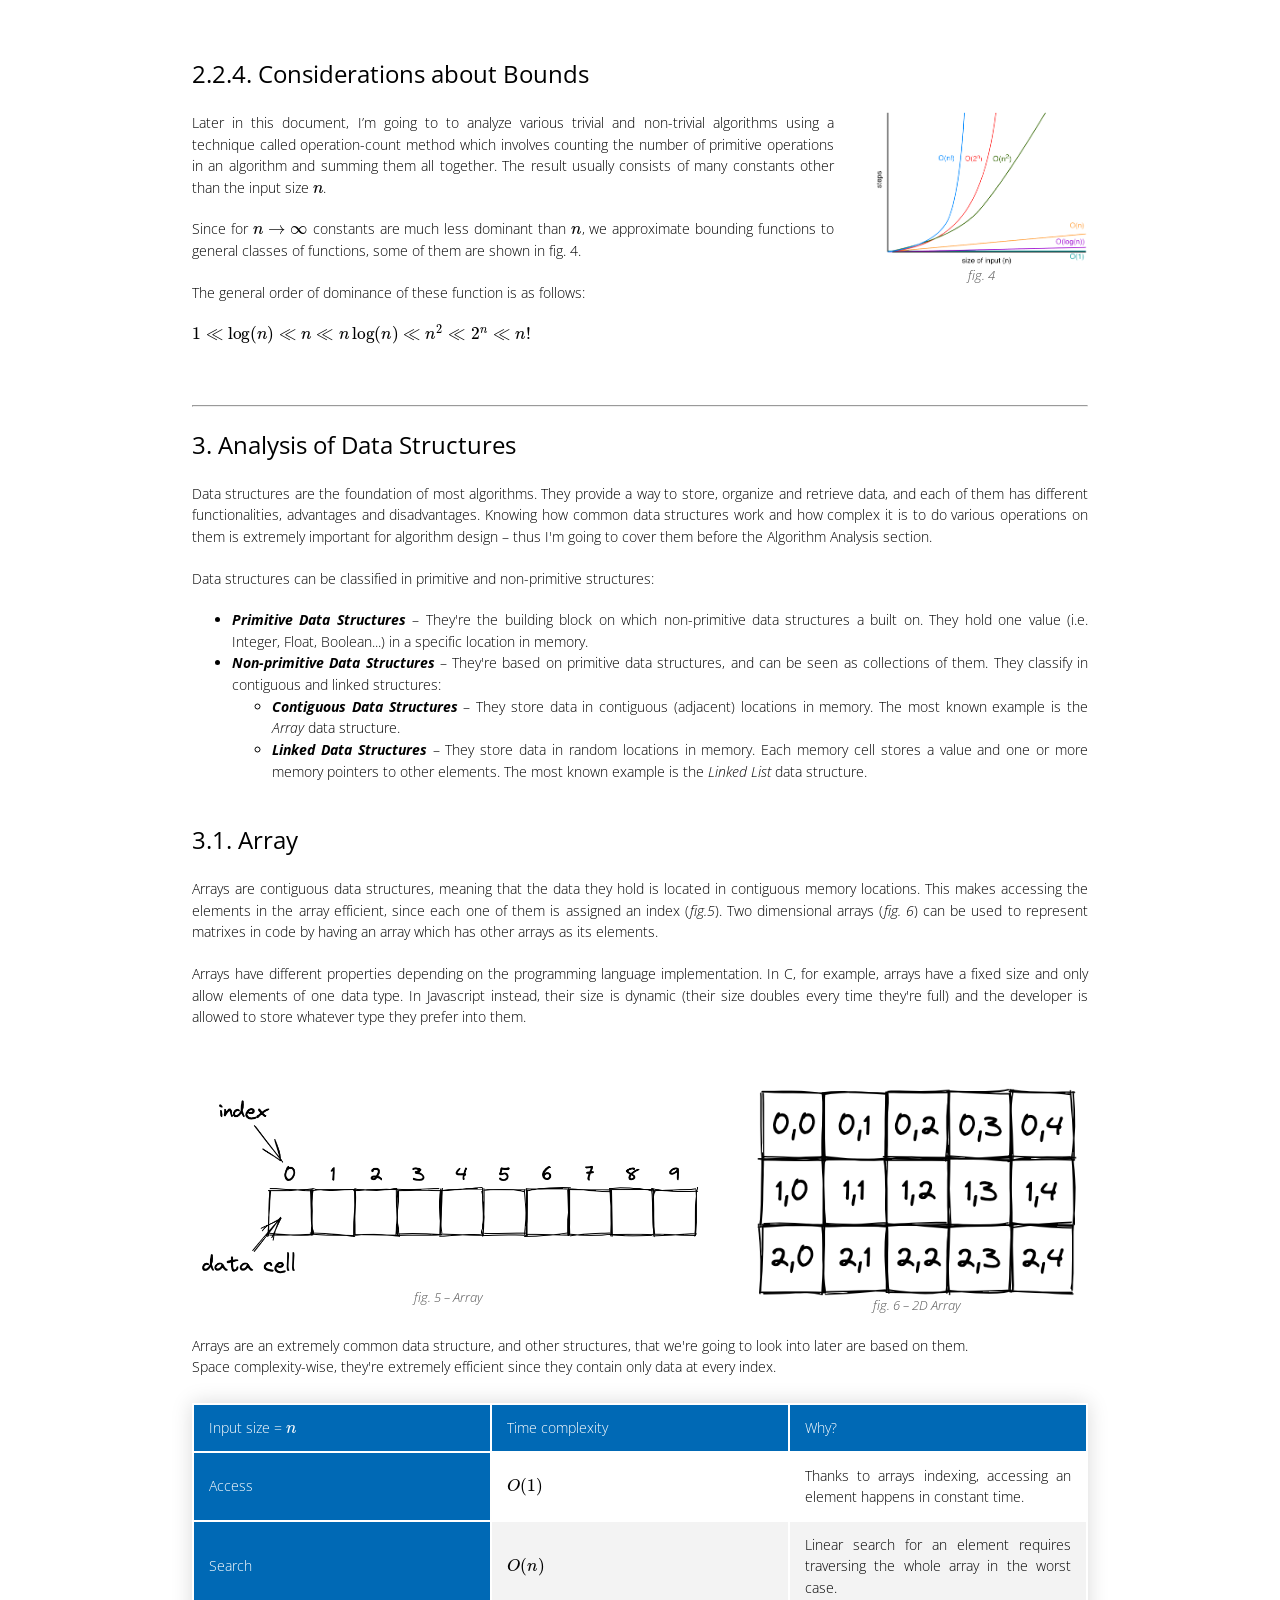
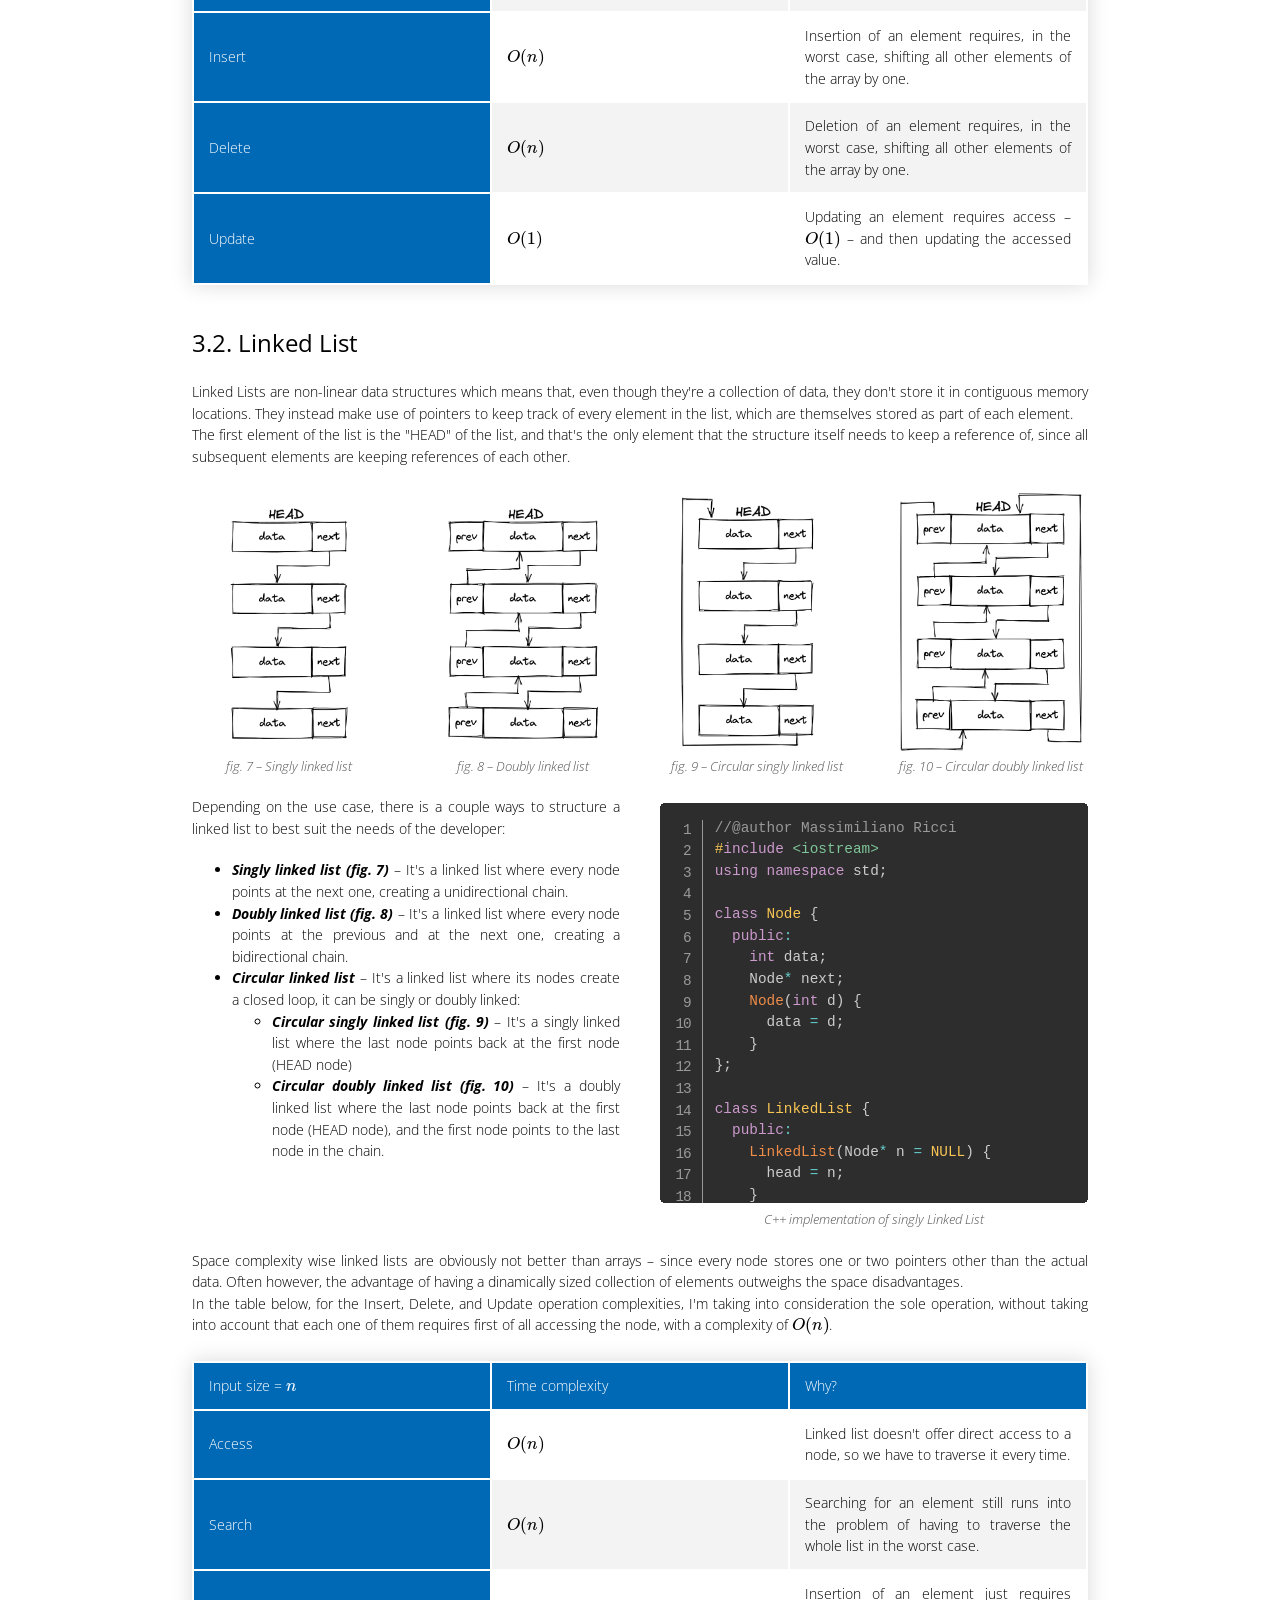
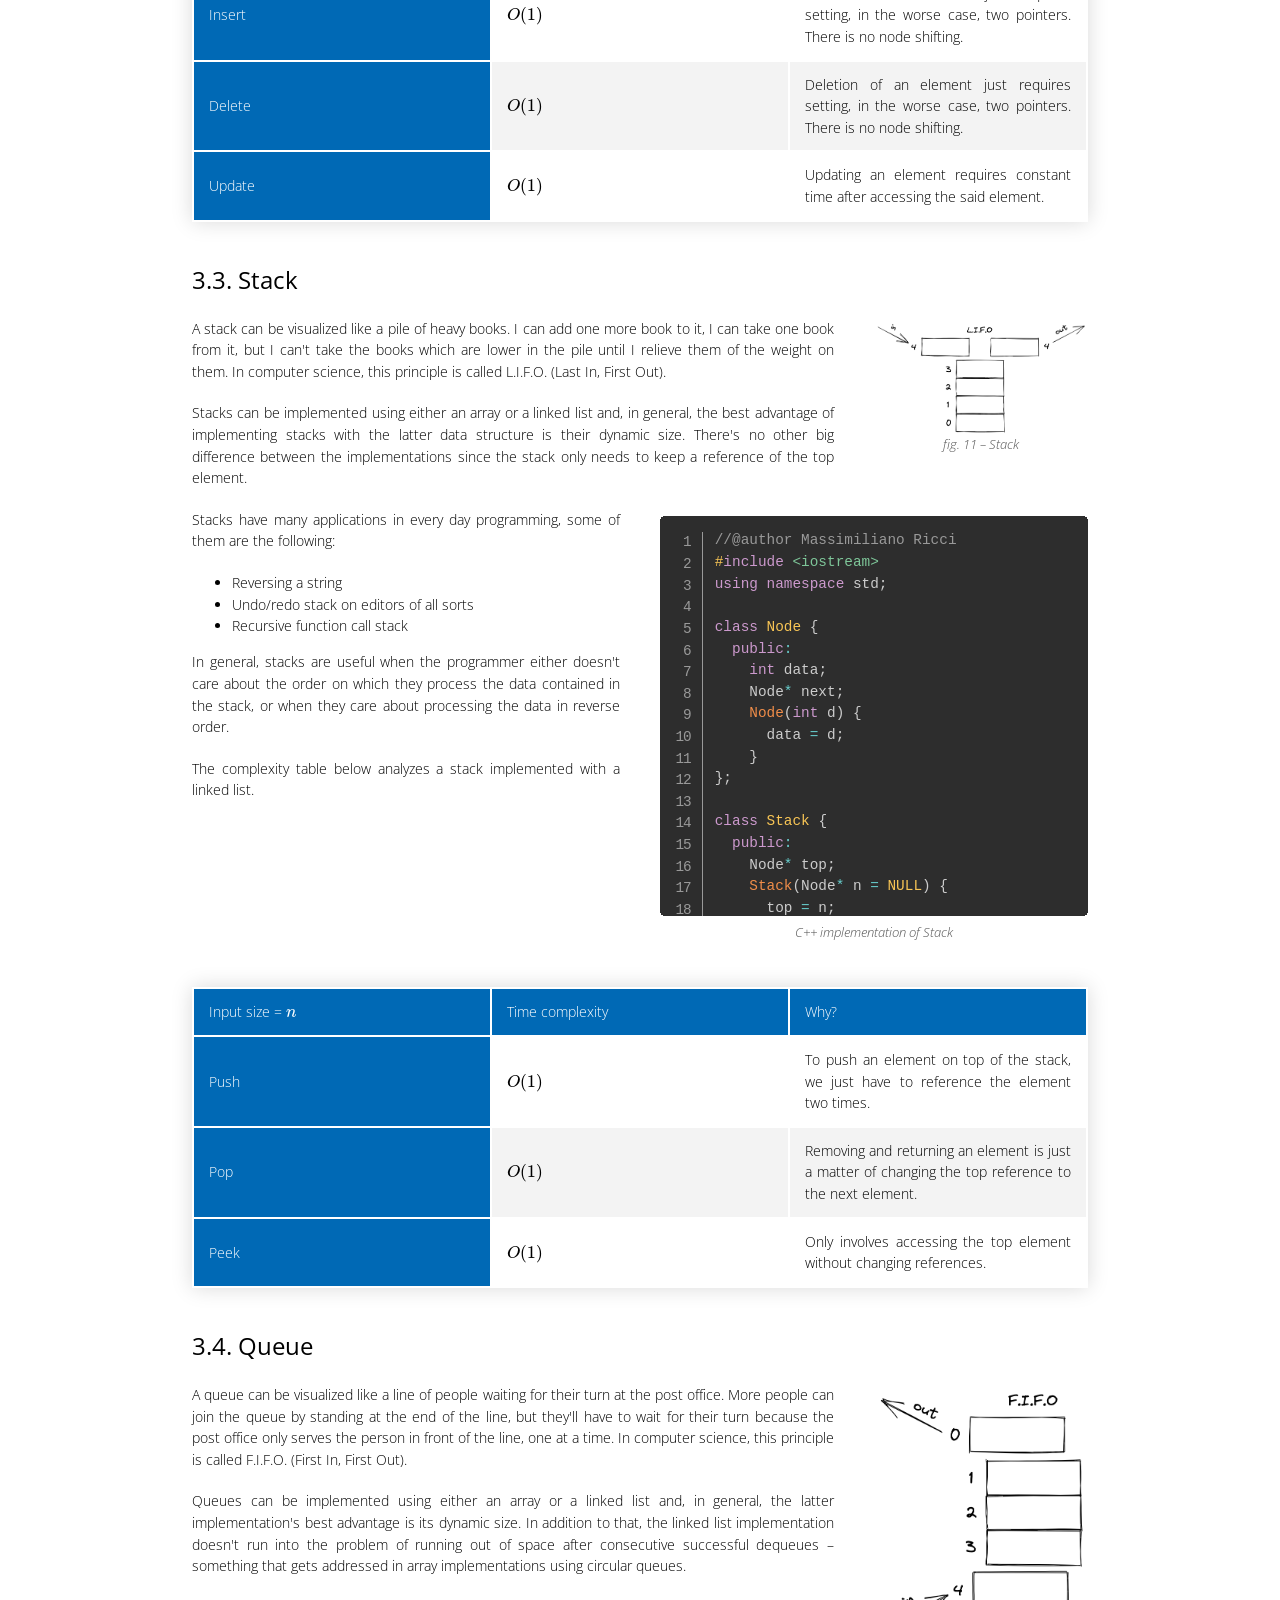
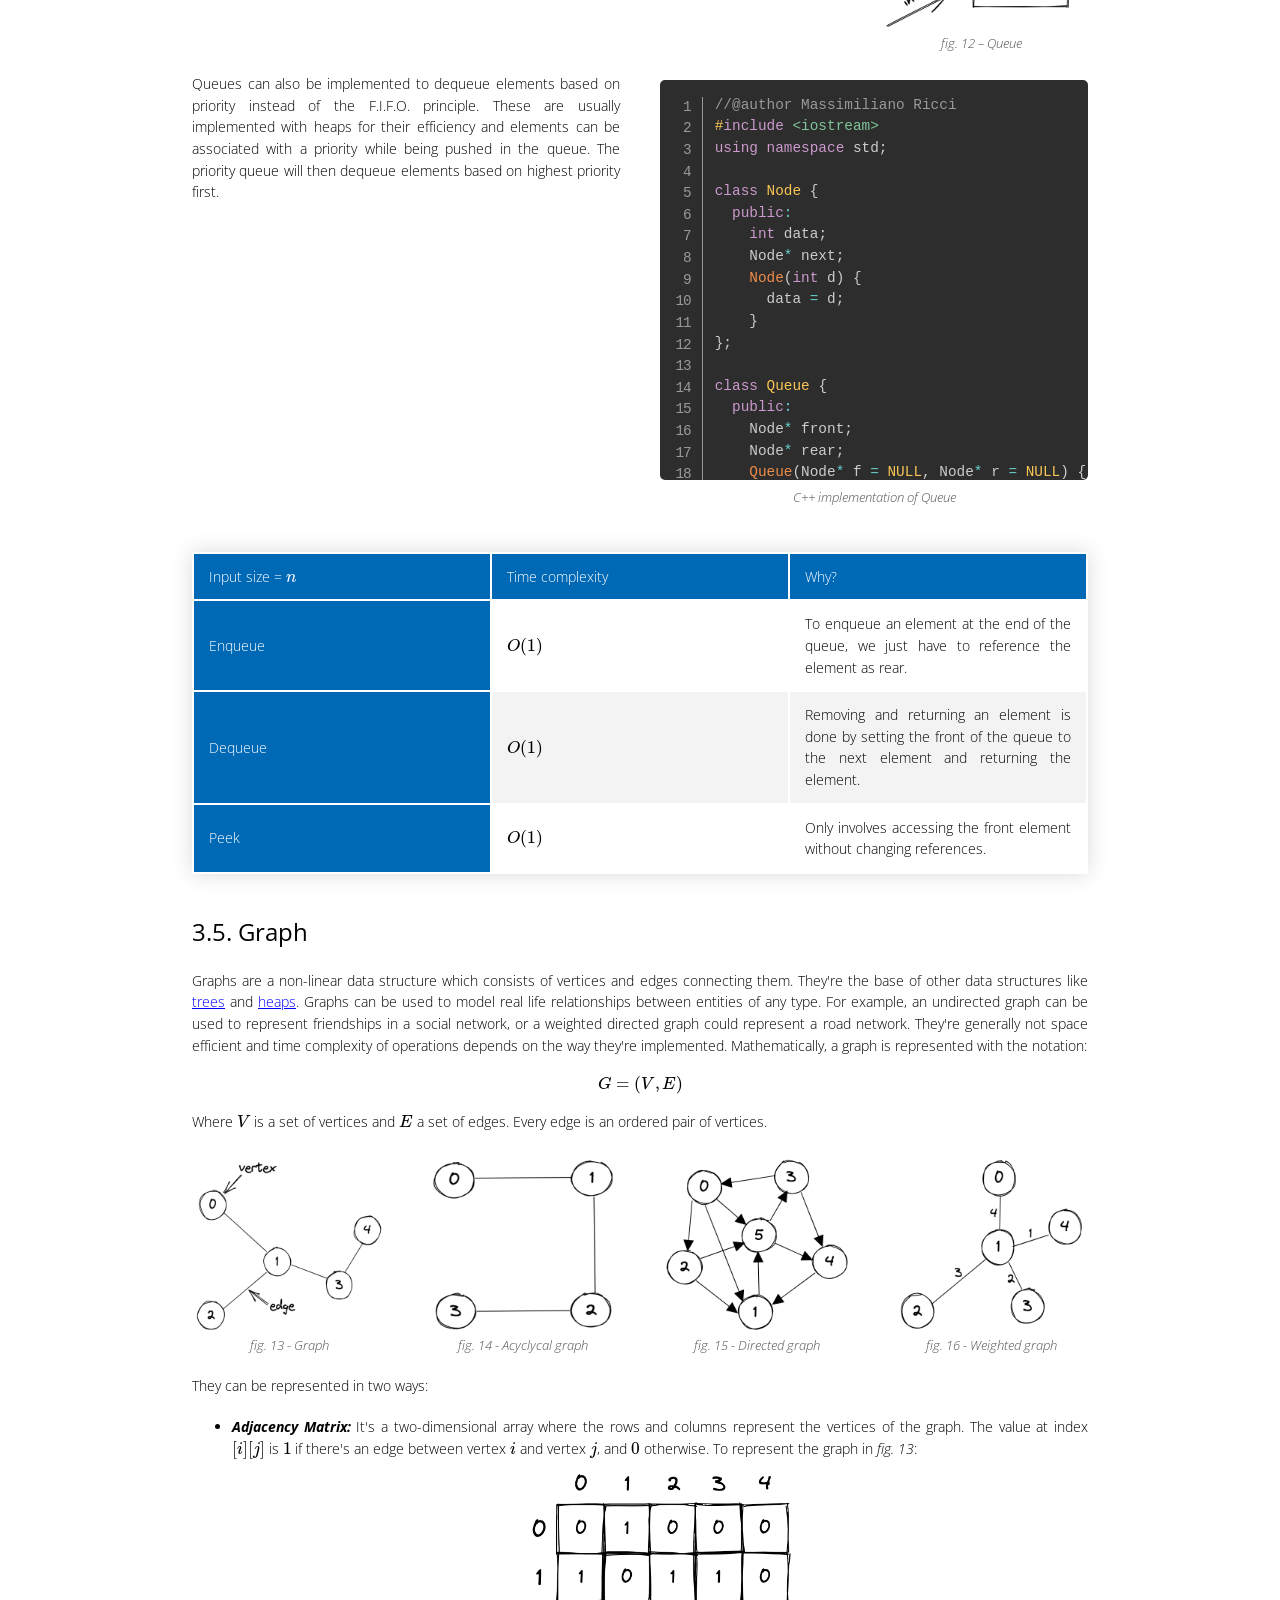
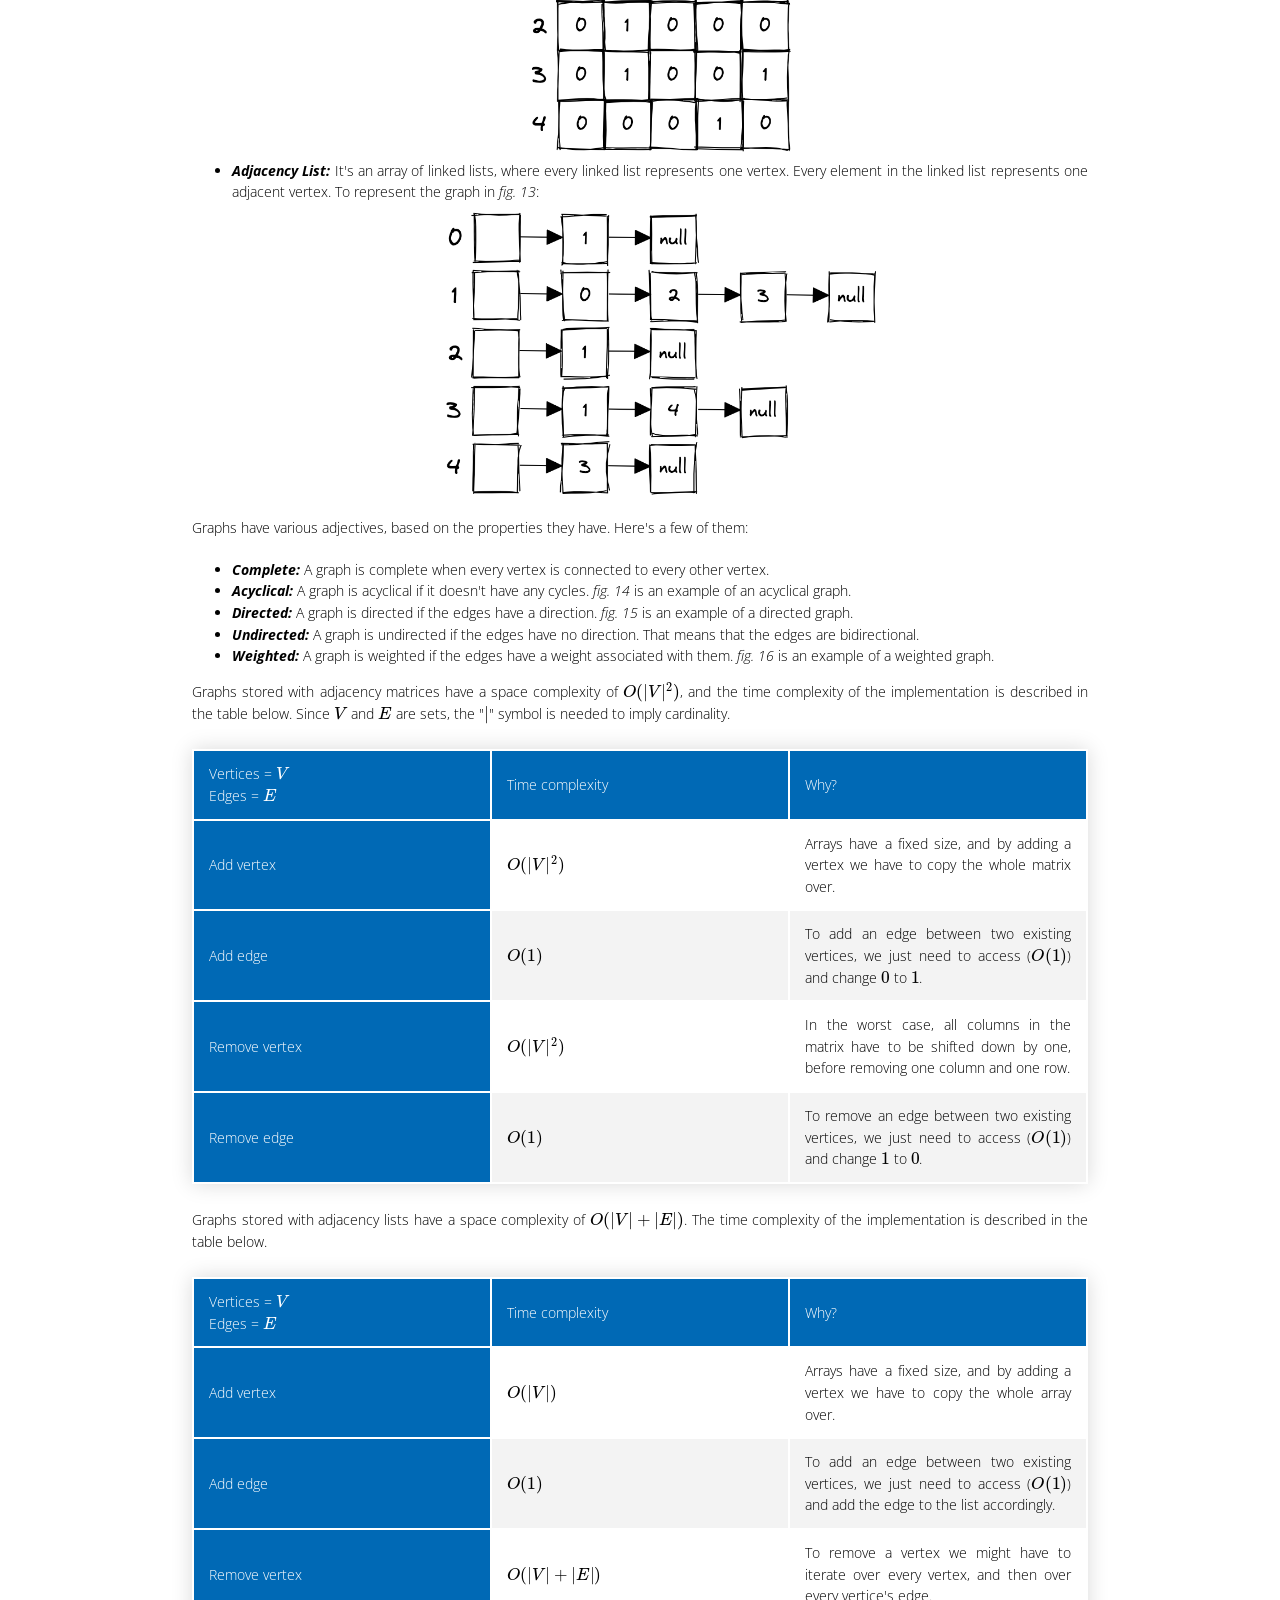
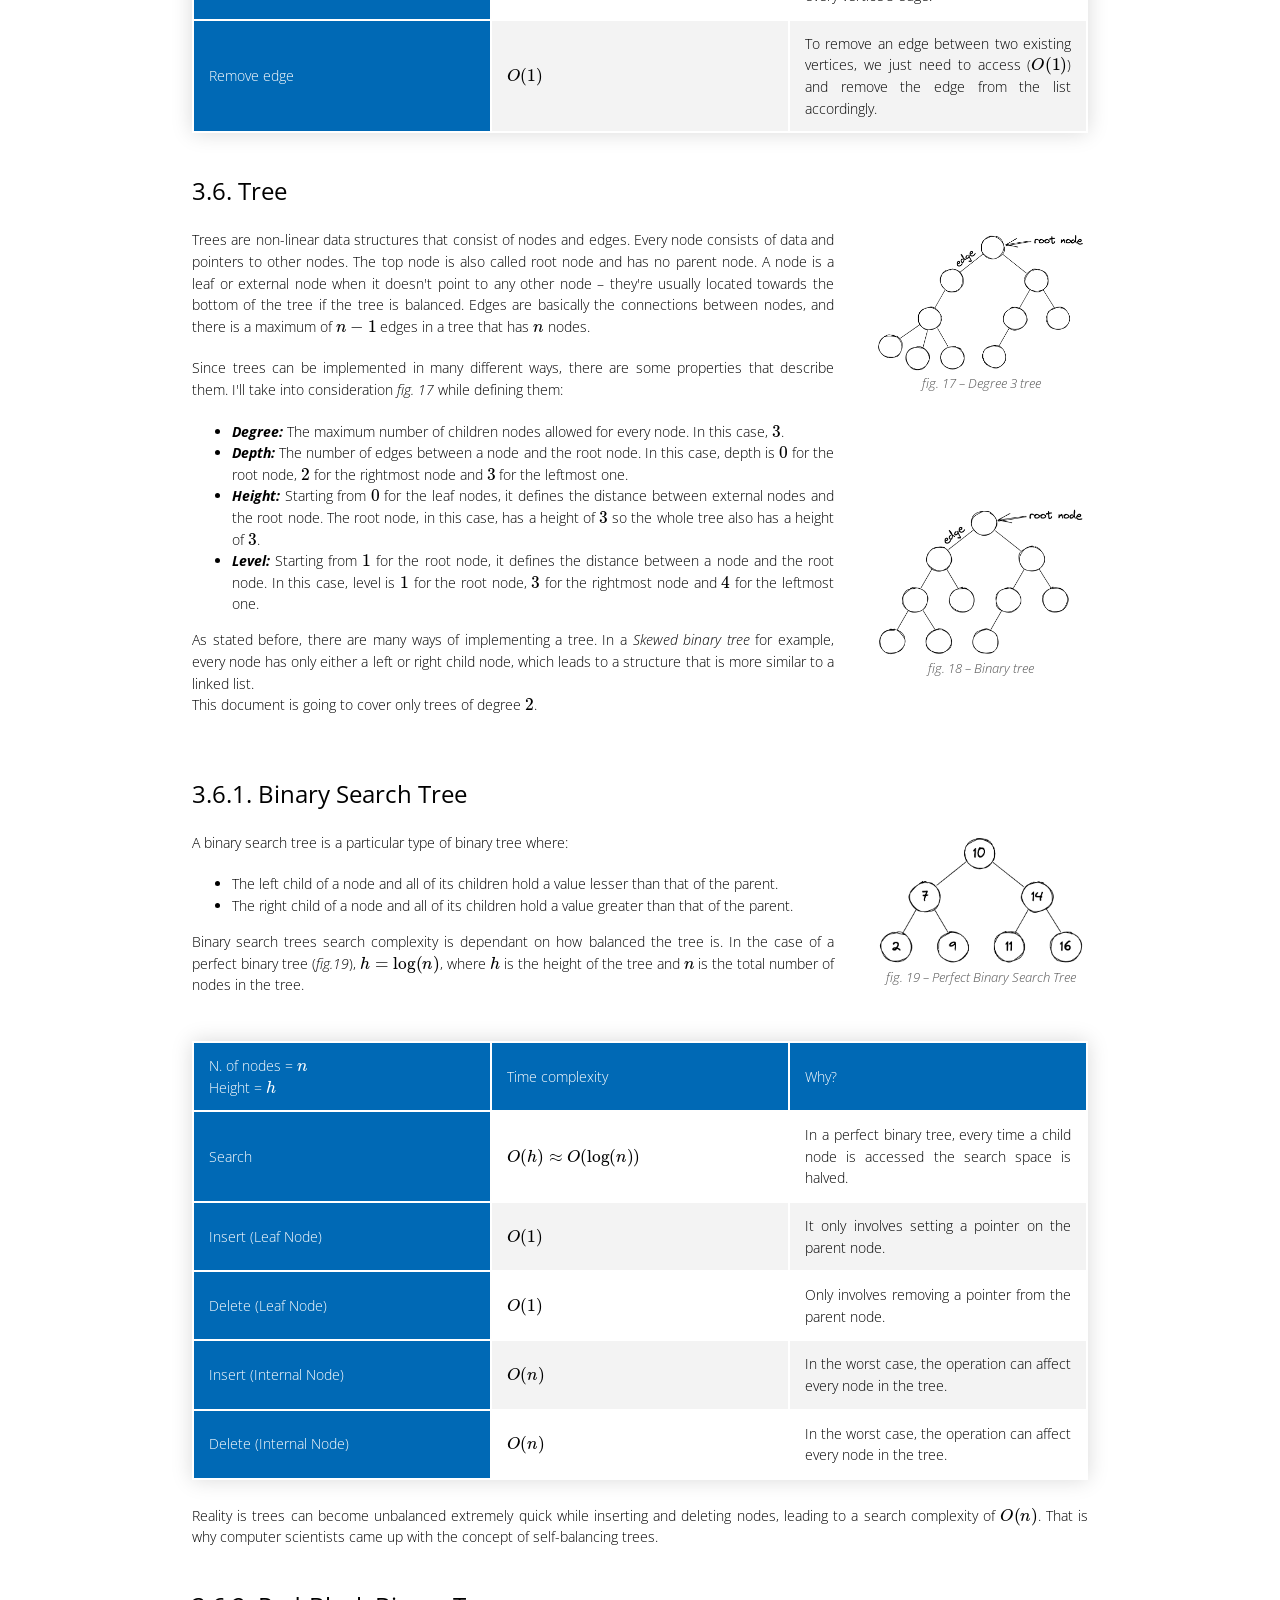
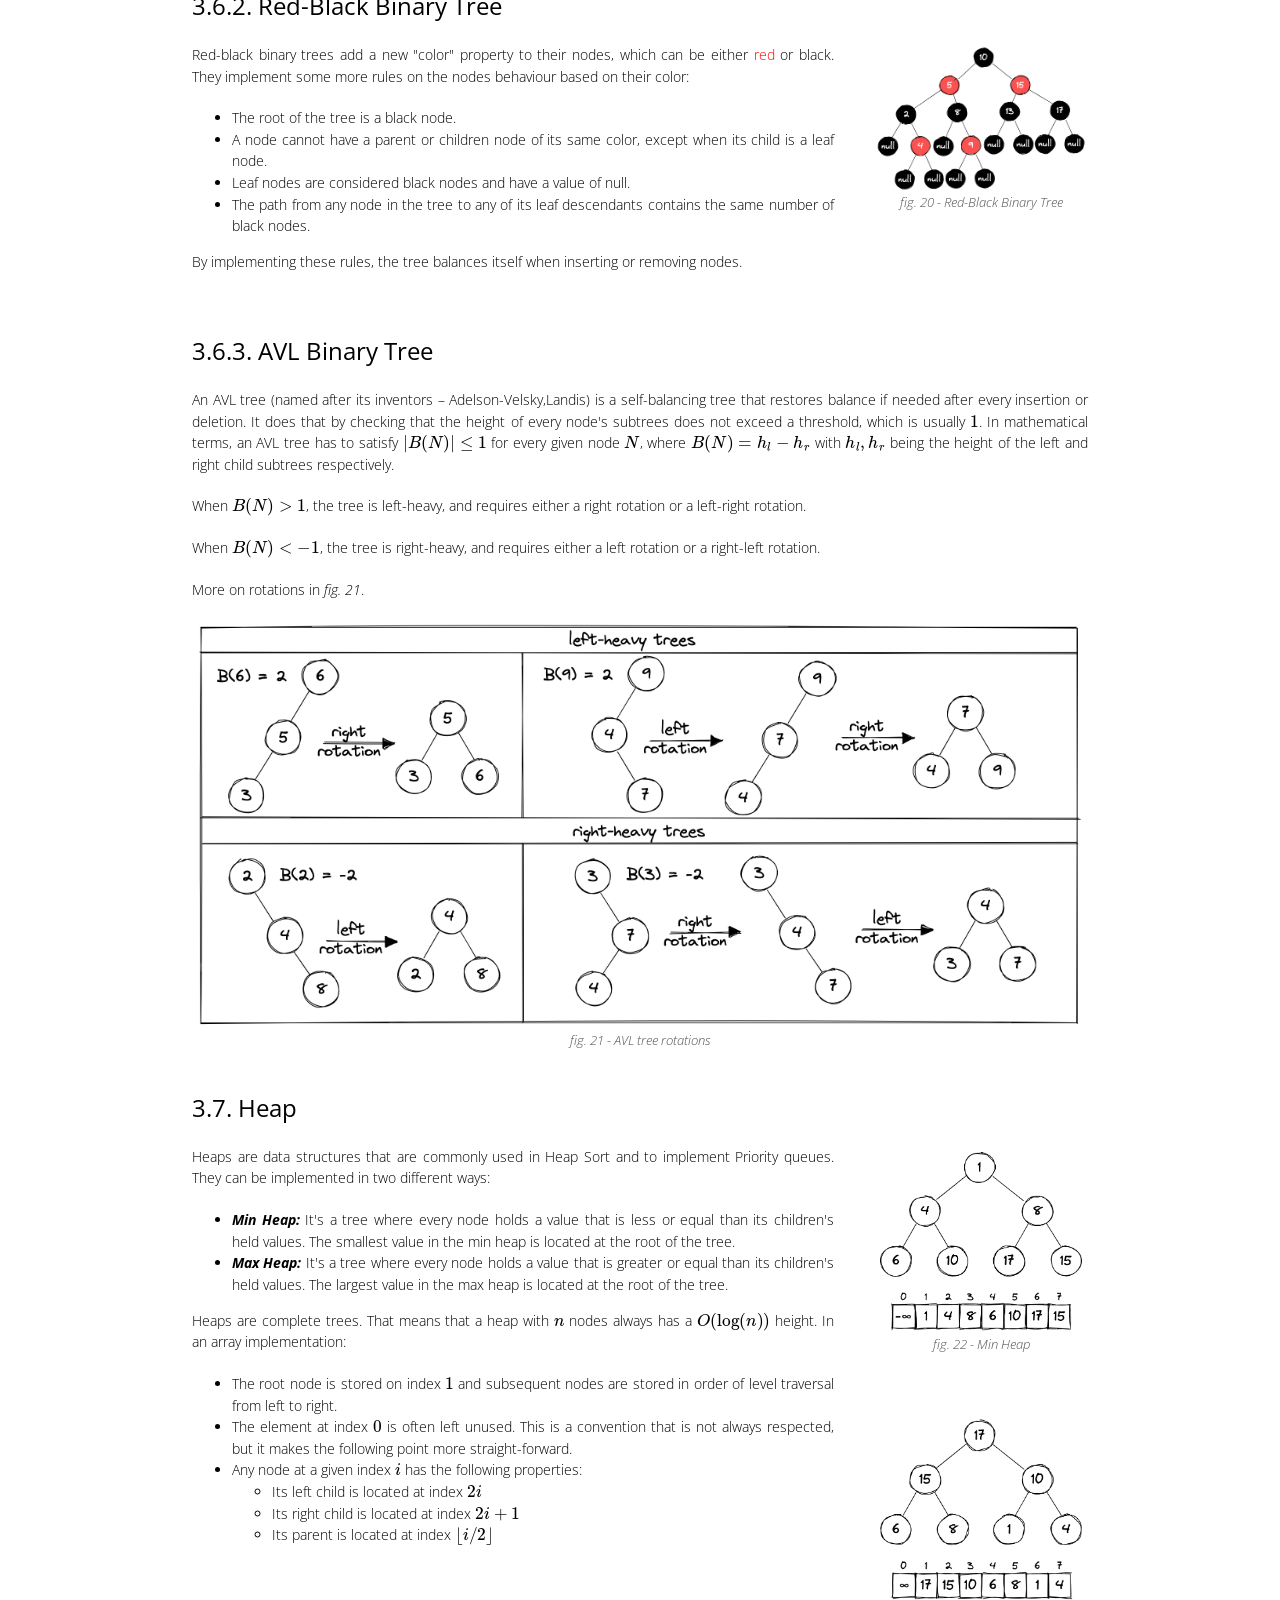
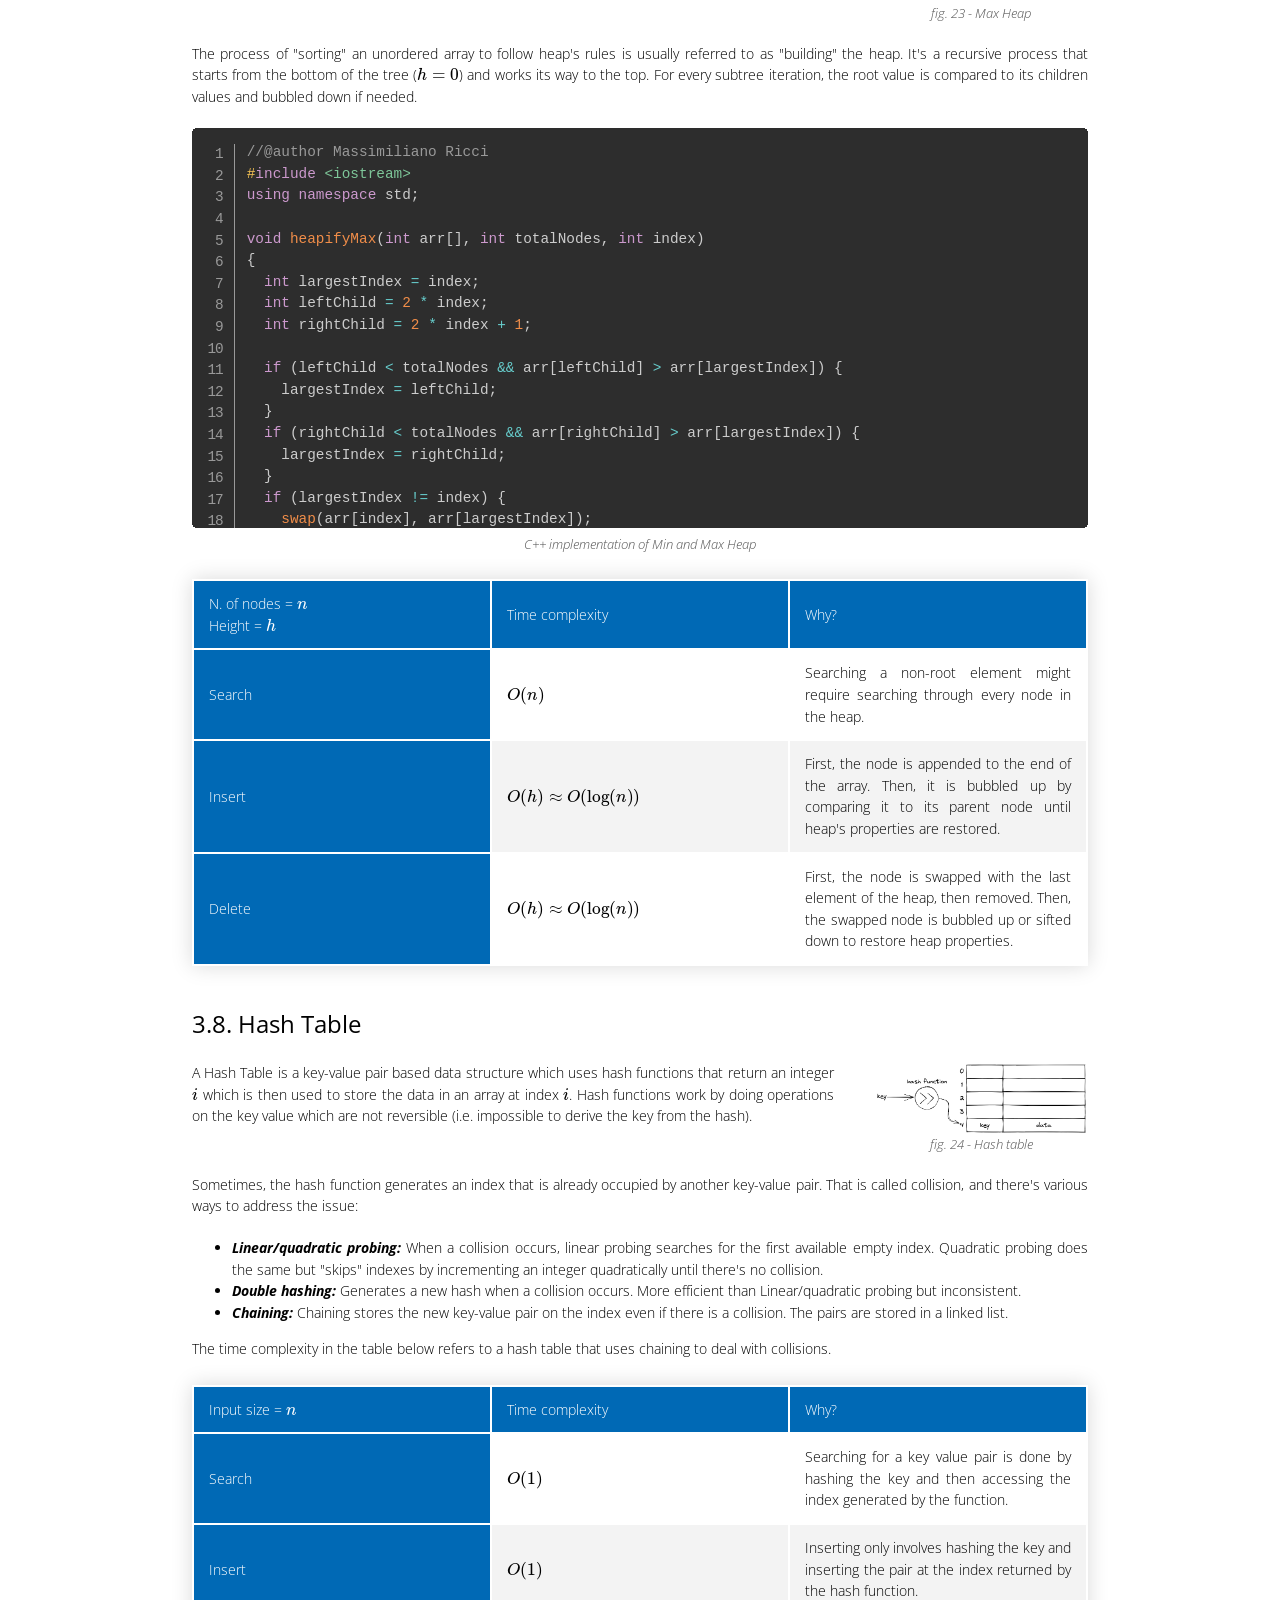
==== commit 85e8978c: "last touches" ====
--- a/index.html
+++ b/index.html
@@ -17,7 +17,9 @@
   <a href="#top"><div class="top"></div></a>
   <div class="container line-numbers" data-prismjs-copy="Copy to clipboard" data-prismjs-copy-success="✅" data-prismjs-copy-timeout="1000">
     <div class="info">
-      Massimiliano Ricc<a style="color: inherit;" href="/notes.html">i</a><br>
+      Massimiliano Ricci<br>
+      massimiliano.ricci@code.berlin<br>
+      <a href="https://github.com/mellifluus/mellifluus.github.io">Github</a><br>
       SE_02 Algorithms and Data Structures<br>
       CODE University of Applied Sciences<br>
       Fall Semester 2022
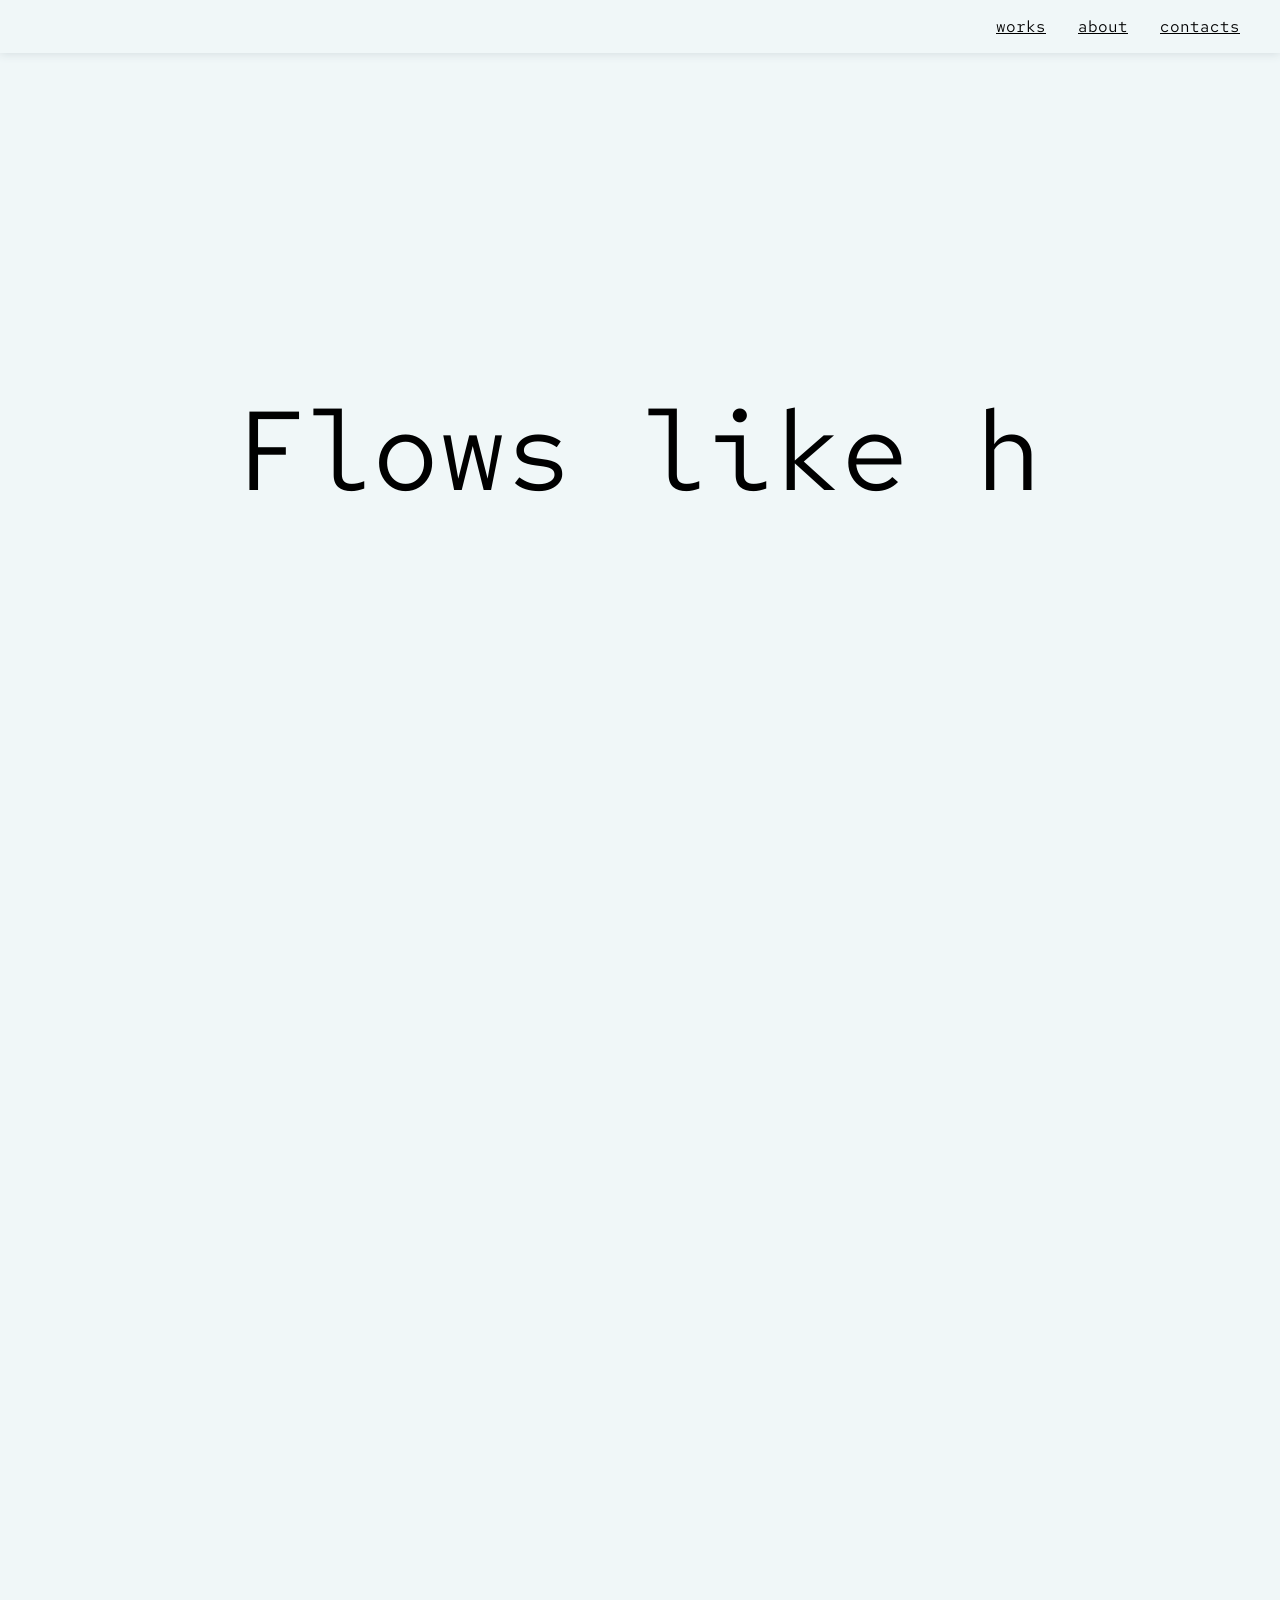
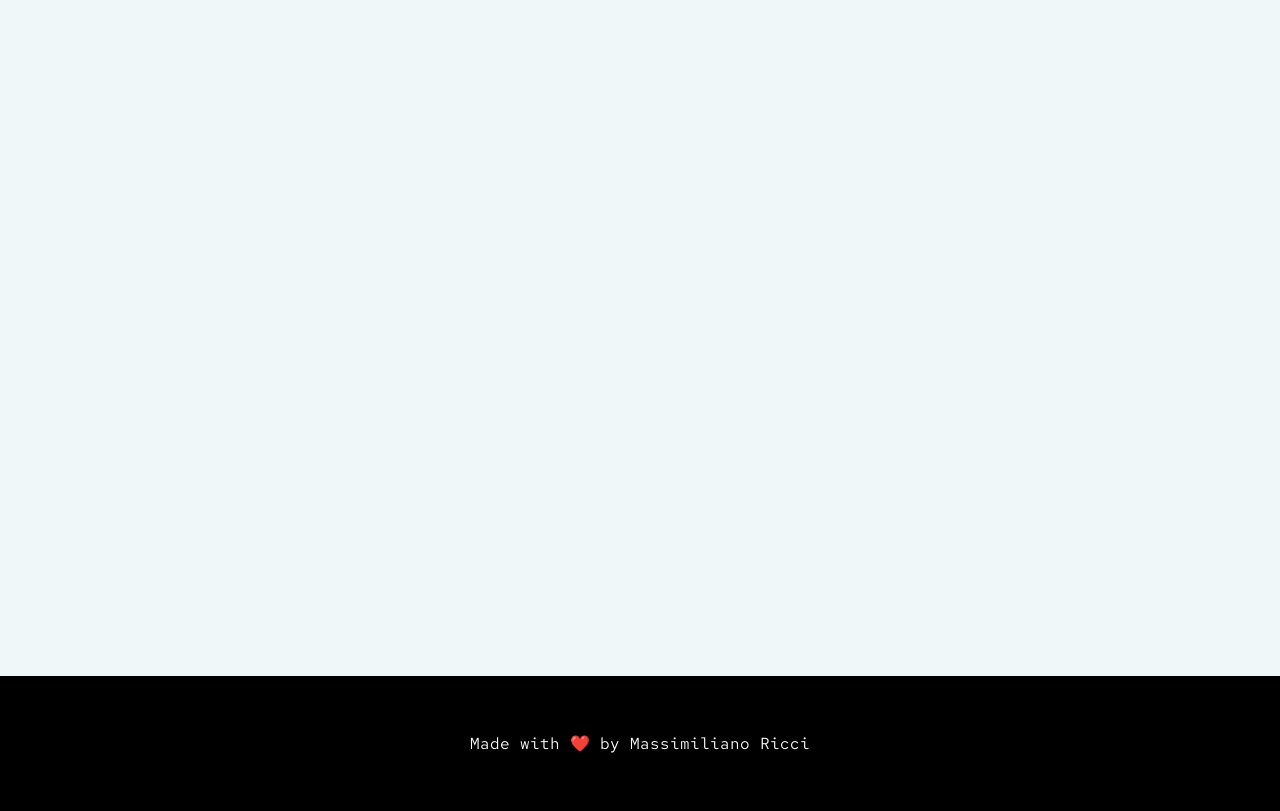
==== commit 98535364: "init" ====
--- a/index.html
+++ b/index.html
@@ -1,1291 +1,52 @@
 <!DOCTYPE html>
 <html lang="en">
 <head>
-  <meta charset="UTF-8">
-  <meta http-equiv="X-UA-Compatible" content="IE=edge">
-  <meta name="viewport" content="width=device-width, initial-scale=1.0">
-  <link rel="stylesheet" href="src/styles/reset.css">
-  <link rel="stylesheet" href="src/styles/style.css">
-  <link href="src/styles/prism.css" rel="stylesheet" />
-  <script type="text/javascript" async src="src/scripts/MathJax/tex-chtml.js"></script>
-  <script src="src/scripts/prism.js" defer></script>
-  <script src="src/scripts/scrollSync.js" defer></script>
-  <link rel="icon" type="image/x-icon" href="favicon.ico">
-  <title>Algorithms and Data Structures</title>
+    <meta charset="UTF-8">
+    <meta http-equiv="X-UA-Compatible" content="IE=edge">
+    <meta name="viewport" content="width=device-width, initial-scale=1.0">
+    <link rel="stylesheet" href="style.css">
+    <script src="script.js"></script>
+    <title>Massi</title>
 </head>
 <body>
-  <a href="#top"><div class="top"></div></a>
-  <div class="container line-numbers" data-prismjs-copy="Copy to clipboard" data-prismjs-copy-success="✅" data-prismjs-copy-timeout="1000">
-    <div class="info">
-      Massimiliano Ricci<br>
-      massimiliano.ricci@code.berlin<br>
-      <a href="https://github.com/mellifluus/mellifluus.github.io">Github</a><br>
-      SE_02 Algorithms and Data Structures<br>
-      CODE University of Applied Sciences<br>
-      Fall Semester 2022
+    <div id="nav"> 
+        <a href="#" onclick="return false;">works</a>
+        <a href="#">about</a>
+        <a href="#">contacts</a>
     </div>
-    <p class="title">
-      SE_02 – Algorithms and Data Structures
-    </p>
-    <hr id="top">
-    <div class="toc">
-      <p class="subtitle">Table of contents</p>
-      <ol>
-        <li><a href="#introduction">Introduction</a></li>
-        <li><a href="#aat">Algorithm Analysis Theory</a>
-          <ol>
-            <li><a href="#complexities">Complexities</a></li>
-            <li><a href="#ab">Asymptotic Bounds</a>
-              <ol>
-                <li><a href="#aub">Asymptotic Upper Bound – Big-O</a></li>
-                <li><a href="#alb">Asymptotic Lower Bound – Big-Ω</a></li>
-                <li><a href="#atb">Asymptotic Tight Bound – Big-Θ</a></li>
-                <li><a href="#considerations">Considerations about Bounds</a></li>
-              </ol>
-            </li>
-          </ol>
-        </li>
-        <li><a href="#ads">Analysis of Data Structures</a>
-          <ol>
-            <li><a href="#array">Array</a></li>
-            <li><a href="#linked">Linked List</a></li>
-            <li><a href="#stack">Stack</a></li>
-            <li><a href="#queue">Queue</a></li>
-            <li><a href="#graph">Graph</a></li>
-            <li><a href="#tree">Tree</a>
-              <ol>
-                <li><a href="#bst">Binary Search Tree</a></li>
-                <li><a href="#rbt">Red-Black Binary Tree</a></li>
-                <li><a href="#avl">AVL Binary Tree</a></li>
-              </ol>
-            </li>
-            <li><a href="#heap">Heap</a></li>
-            <li><a href="#hash">Hash table</a></li>
-          </ol>
-        </li>
-        <li><a href="#aa">Analysis of Algorithms</a>
-          <ol>
-            <li><a href="#master">Master Theorem</a>
-            <li><a href="#search">Search Algorithms</a>
-              <ol>
-                <li><a href="#linsearch">Linear Search</a></li>
-                <li><a href="#jumpsearch">Jump Search</a></li>
-                <li><a href="#binsearch">Binary Search</a></li>
-              </ol>
-            </li>
-            <li><a href="#sort">Sorting Algorithms</a>
-              <ol>
-                <li><a href="#selsort">Selection Sort</a></li>
-                <li><a href="#bubblesort">Bubble Sort</a></li>
-                <li><a href="#quicksort">Quick Sort</a></li>
-                <li><a href="#mergesort">Merge Sort</a></li>
-              </ol>
-            </li>
-            <li><a href="#complex">Complex Algorithms</a>
-              <ol>
-                <li><a href="#rat">Rat in a maze Algorithm</a></li>
-                <li><a href="#dijkstra">Dijkstra's Algorithm</a></li>
-                <li><a href="#a*">A* Algorithm</a></li>
-              </ol>
-            </li>
-          </ol>
-        </li>
+    <div class="grid-wrapper">
+        <div id="hero"></div>
+        <div class="item" id="item-one">
+            <div class="info">
+                Lorem ipsum dolor sit amet, consectetur adipiscing elit. In feugiat faucibus euismod. Phasellus imperdiet tempus massa, a sodales justo cursus ut. Phasellus at tristique leo, nec tincidunt lorem. Nullam congue, augue et vehicula maximus, purus erat pulvinar leo, eget placerat lorem dolor eu ante. Etiam tincidunt, sapien at maximus faucibus, enim diam efficitur mi, in elementum tellus purus quis diam. Curabitur cursus eget metus sit amet lobortis. Morbi ut ipsum quam.
+            </div>
+        </div>
+        <div class="item" id="item-two">
+            <div class="info">
+                Lorem ipsum dolor sit amet, consectetur adipiscing elit. In feugiat faucibus euismod. Phasellus imperdiet tempus massa, a sodales justo cursus ut. Phasellus at tristique leo, nec tincidunt lorem. Nullam congue, augue et vehicula maximus, purus erat pulvinar leo, eget placerat lorem dolor eu ante. Etiam tincidunt, sapien at maximus faucibus, enim diam efficitur mi, in elementum tellus purus quis diam. Curabitur cursus eget metus sit amet lobortis. Morbi ut ipsum quam.
+            </div>
+        </div>
+        <div class="item" id="item-three">
+            <div class="info">
+                Lorem ipsum dolor sit amet, consectetur adipiscing elit. In feugiat faucibus euismod. Phasellus imperdiet tempus massa, a sodales justo cursus ut. Phasellus at tristique leo, nec tincidunt lorem. Nullam congue, augue et vehicula maximus, purus erat pulvinar leo, eget placerat lorem dolor eu ante. Etiam tincidunt, sapien at maximus faucibus, enim diam efficitur mi, in elementum tellus purus quis diam. Curabitur cursus eget metus sit amet lobortis. Morbi ut ipsum quam.
+            </div>
+        </div>
+        <div class="item" id="item-four">
+            <div class="info">
+                Lorem ipsum dolor sit amet, consectetur adipiscing elit. In feugiat faucibus euismod. Phasellus imperdiet tempus massa, a sodales justo cursus ut. Phasellus at tristique leo, nec tincidunt lorem. Nullam congue, augue et vehicula maximus, purus erat pulvinar leo, eget placerat lorem dolor eu ante. Etiam tincidunt, sapien at maximus faucibus, enim diam efficitur mi, in elementum tellus purus quis diam. Curabitur cursus eget metus sit amet lobortis. Morbi ut ipsum quam.
+            </div>
+        </div>
+        <div class="item" id="item-five">
+            <div class="info">
+                Lorem ipsum dolor sit amet, consectetur adipiscing elit. In feugiat faucibus euismod. Phasellus imperdiet tempus massa, a sodales justo cursus ut. Phasellus at tristique leo, nec tincidunt lorem. Nullam congue, augue et vehicula maximus, purus erat pulvinar leo, eget placerat lorem dolor eu ante. Etiam tincidunt, sapien at maximus faucibus, enim diam efficitur mi, in elementum tellus purus quis diam. Curabitur cursus eget metus sit amet lobortis. Morbi ut ipsum quam.
+            </div>
+        </div>
+        <div class="item" id="item-six">
+            <div class="info">
+                Lorem ipsum dolor sit amet, consectetur adipiscing elit. In feugiat faucibus euismod. Phasellus imperdiet tempus massa, a sodales justo cursus ut. Phasellus at tristique leo, nec tincidunt lorem. Nullam congue, augue et vehicula maximus, purus erat pulvinar leo, eget placerat lorem dolor eu ante. Etiam tincidunt, sapien at maximus faucibus, enim diam efficitur mi, in elementum tellus purus quis diam. Curabitur cursus eget metus sit amet lobortis. Morbi ut ipsum quam.
+            </div>
+        </div>
+        <div id="footer">Made with ❤️ by Massimiliano Ricci</div>
     </div>
-    <hr>
-    <div id="introduction" class="section">
-      <p class="subtitle">1. Introduction</p>
-      <p>This document is meant to illustrate how various algorithms work and the data structures that these make use of. Starting from a theoretical refresh on some important mathematical concepts (widely used in the science of analyzing algorithms), I’m going to use these concepts to analyze how complex various data structures and algorithms are. I’m also going to go over pros and cons on each and every one of them, giving an idea on which use cases suit them best.</p>
-      <p>Needless to say, this document requires basic understanding of programming (going to demonstrate concepts with Python in some cases) and a basic mathematical knowledge.</p>
-    </div>
-    <hr>
-    <div id="aat" class="section">
-      <p class="subtitle">2. Algorithms Analysis Theory</p>
-      <p>In this section, I’m going to give an overview on the practices used to analyze algorithms. It’s imprecise to just measure how much time or space an algorithms requires to run to determine its complexity. That would just give an information on how much resources the algorithm takes to execute on one specific machine, but doesn’t really give unbiased information on what’s the amount of resources required on a worse or even better machine. That is why, while analyzing algorithms, we use specific notation that allows for clearer understanding of the complexity of an algorithm.</p>
-    </div>
-    <div id="complexities" class="section">
-      <p class="subtitle">2.1. Complexities</p>
-      <p>
-        There are two types of complexities to take into consideration when designing an algorithm:
-      </p>
-      <ul>
-        <li><b><i>Time complexity</i></b> – Attempts to give a broad idea of how complex a given algorithm is in correlation with its execution time.</li>
-        <li><b><i>Space complexity</i></b> – Attempts to give a broad idea of how complex a given algorithm is in correlation with the space required for its execution. It consists of two parts, which are summed together:
-          <ul>
-            <li><b><i>Auxiliary space</i></b> – Represents the amount of space used by variables and constants that are not dependent by the size of the input of the algorithm. In other words, the temporary space required.</li>
-            <li><b><i>Variable space</i></b> – Represents the amount of space used by the input size of the algorithm.</li>
-          </ul>
-        </li>
-      </ul>
-      <p>
-        Both complexities can be expressed using Asymptotic Notation, which is going to be covered in depth in the next chapter. In this document, I’m going to be – almost – solely focus on the concept of time complexity.
-      </p>
-    </div>
-    <div id="ab" class="section">
-      <p class="subtitle">2.2. Asymptotic Bounds</p>
-      <p>Any given algorithm takes an n amount of steps to complete. As stated before, we can’t just measure the time a step takes to complete as that wouldn’t give us a realistic complexity representation. That is why, to express the complexity of an algorithm we make use of a concept called Asymptotic Notation, which allows for a machine-independent measurement.</p>
-      <p>The notation makes use of the concept of Asymptotic Bound which is, by definition, a curve representing the limit of a function where the distance between the function and the curve tends to zero.</p>
-      <p>When analyzing an algorithms, we’re interested in three types of bounds (each with its own notation).</p>
-    </div>
-    <div id="aub" class="section">
-      <p class="subtitle">2.2.1. Asymptotic Upper Bound – \(Big\mbox{-}O\)</p>
-      <div class="text_img_aligned">
-        <div>
-          <p>The upper bound, which can also be referred to as \(Big\mbox{-}O\) or just \(O\) represents the worst-case scenario in the running time of an algorithm. Let’s say \(f(n)\) describes the running time of an algorithm; we can then say that \(f(n)\) is \(O(g(n))\) if and only if a constant \(c\) exists such that \(c \cdot g(n) \geq f(n)\) for all \(n \geq n_0\).</p>
-          <p>In mathematical terms, we can then define \(Big\mbox{-}O\) as follows:</p>
-          <p>\(f(n) = O(g(n)) \iff c \cdot g(n) \geq f(n) \;\; \forall \;\; n \geq n_0 \)</p>
-          <p>More than often, there is more than one function that is suitable as \(Big\mbox{-}O\) for one algorithm, but we’re interested in the tightest (closer) upper bounding function among them, since it gives us a more realistic idea of the worst-case running time of a function.</p>
-        </div>
-        <div>
-          <img src="img/upper.png" alt="Graph representing an example of upper bounding function for f(n)">
-          <p class="img_caption">fig. 1 – from <a href="https://www.programiz.com/dsa/asymptotic-notations">Programiz</a></p>
-        </div>
-      </div>
-    </div>
-    <div id="alb" class="section">
-      <p class="subtitle">2.2.2. Asymptotic Lower Bound – \(Big\mbox{-}\Omega\)</p>
-      <div class="text_img_aligned">
-        <div>
-          <p>The lower bound, which can also be referred to as \(Big\mbox{-}\Omega\) or just \(\Omega\) represents the best-case scenario in the running time of an algorithm. Let’s say \(f(n)\) describes the running time of an algorithm; we can then say that \(f(n)\) is \(\Omega(g(n))\) if and only if a constant \(c\) exists such that \(c \cdot g(n) \leq f(n)\) for all \(n \geq n_0\).</p>
-          <p>In mathematical terms, we can then define \(Big\mbox{-}\Omega\) as follows:</p>
-          <p>\(f(n) = \Omega(g(n)) \iff c \cdot g(n) \leq f(n) \;\; \forall \;\; n \geq n_0 \)</p>
-          <p>Again, there is usually more than one function that is suitable as \(Big\mbox{-}\Omega\) for one algorithm, but we’re interested in the tightest (closer) lower bounding function among them, since it gives us a more realistic idea of the best-case running time of a function.</p>
-        </div>
-        <div>
-          <img src="img/lower.png" alt="Graph representing an example of lower bounding function for f(n)">
-          <p class="img_caption">fig. 2 – from <a href="https://www.programiz.com/dsa/asymptotic-notations">Programiz</a></p>
-        </div>
-      </div>
-    </div>
-    <div id="atb" class="section">
-      <p class="subtitle">2.2.3. Asymptotic Tight Bound – \(Big\mbox{-}\Theta\)</p>
-      <div class="text_img_aligned">
-        <div>
-          <p>The tight bound, which can also be referred to as \(Big\mbox{-}\Theta\) or just \(\Theta\) represents the average-case scenario in the running time of an algorithm. Let’s say \(f(n)\) describes the running time of an algorithm; we can then say that \(f(n)\) is \(\Theta(g(n))\) if and only if two constants \(c_1, c_2\) exist such that \(c_1 \cdot g(n) \leq f(n) \leq c_2 \cdot g(n)\) for all \(n \geq n_0\).</p>
-          <p>In mathematical terms, we can then define \(Big\mbox{-}\Theta\) as follows:</p>
-          <p>\(f(n) = \Theta(g(n)) \iff c_1 \cdot g(n) \leq f(n) \) \(  \leq c_2 \cdot g(n) \;\; \forall \;\; n \geq n_0\)</p>
-          <p>Naively, the asymptotic tight bound is a function which, when multiplied by two different constants, manages to “sandwich” \(f(n)\).</p>
-        </div>
-        <div>
-          <img src="img/tight.png" alt="Graph representing an example of tight bounding function for f(n)">
-          <p class="img_caption">fig. 3 – from <a href="https://www.programiz.com/dsa/asymptotic-notations">Programiz</a></p>
-        </div>
-      </div>
-    </div>
-    <div id="considerations" class="section">
-      <p class="subtitle">2.2.4. Considerations about Bounds</p>
-      <div class="text_img_aligned">
-        <div>
-          <p>Later in this document, I’m going to to analyze various trivial and non-trivial algorithms using a technique called operation-count method which involves counting the number of primitive operations in an algorithm and summing them all together. The result usually consists of many constants other than the input size \(n\).</p>
-          <p>Since for \(n \rightarrow \infty\) constants are much less dominant than \(n\), we approximate bounding functions to general classes of functions, some of them are shown in fig. 4.</p>
-          <p>The general order of dominance of these function is as follows:</p>
-          <p>\(1 \ll \log(n) \ll n \ll n\log(n) \ll n^2 \ll 2^n \ll n!\)</p>
-        </div>
-        <div>
-          <img src="img/dominance.png" alt="Graph representing the growth of various general functions given an input n">
-          <p class="img_caption">fig. 4</p>
-        </div>
-      </div>
-    </div>
-    <hr>
-    <div id="ads" class="section">
-      <p class="subtitle">3. Analysis of Data Structures</p>
-      <p>Data structures are the foundation of most algorithms. They provide a way to store, organize and retrieve data, and each of them has different functionalities, advantages and disadvantages. Knowing how common data structures work and how complex it is to do various operations on them is extremely important for algorithm design – thus I'm going to cover them before the Algorithm Analysis section.</p>
-      <p>Data structures can be classified in primitive and non-primitive structures:</p>
-      <ul>
-        <li><b><i>Primitive Data Structures</i></b> – They're the building block on which non-primitive data structures a built on. They hold one value (i.e. Integer, Float, Boolean...) in a specific location in memory.</li>
-        <li><b><i>Non-primitive Data Structures</i></b> – They're based on primitive data structures, and can be seen as collections of them. They classify in contiguous and linked structures:
-          <ul>
-            <li><b><i>Contiguous Data Structures</i></b> – They store data in contiguous (adjacent) locations in memory. The most known example is the <i>Array</i> data structure.</li>
-            <li><b><i>Linked Data Structures</i></b> – They store data in random locations in memory. Each memory cell stores a value and one or more memory pointers to other elements. The most known example is the <i>Linked List</i> data structure.</li>
-          </ul>
-        </li>
-      </ul>
-    </div>
-    <div id="array" class="section">
-      <p class="subtitle">3.1. Array</p>
-      <div class="text_two_images_below" style="grid-template-columns: 6fr 4fr;">
-        <div>
-          <p>Arrays are contiguous data structures, meaning that the data they hold is located in contiguous memory locations. This makes accessing the elements in the array efficient, since each one of them is assigned an index (<i>fig.5</i>). Two dimensional arrays (<i>fig. 6</i>) can be used to represent matrixes in code by having an array which has other arrays as its elements.</p>
-          <p>Arrays have different properties depending on the programming language implementation. In C, for example, arrays have a fixed size and only allow elements of one data type. In Javascript instead, their size is dynamic (their size doubles every time they're full) and the developer is allowed to store whatever type they prefer into them.</p>
-        </div>
-        <div>
-          <img src="img/array.png" alt="Figure depicting an array with five elements, with indexes from 0 to 4 on top of each cell.">
-          <p class="img_caption">fig. 5 – Array</p>
-        </div>
-        <div>
-          <img src="img/matrix.png" alt="Figure depicting a matrix with 3 rows and 5 columns, with coordinates inside of each cell.">
-          <p class="img_caption">fig. 6 – 2D Array</p>
-        </div>
-      </div>
-      <p>Arrays are an extremely common data structure, and other structures, that we're going to look into later are based on them. <br> Space complexity-wise, they're extremely efficient since they contain only data at every index.</p>
-      <table>
-        <thead>
-          <tr>
-            <th>Input size = \(n\)</th>
-            <th>Time complexity</th>
-            <th>Why?</th>
-          </tr>
-        </thead>
-        <tbody>
-          <tr>
-            <td>Access</td>
-            <td>\(O(1)\)</td>
-            <td>Thanks to arrays indexing, accessing an element happens in constant time.</td>
-          </tr>
-          <tr>
-            <td>Search</td>
-            <td>\(O(n)\)</td>
-            <td>Linear search for an element requires traversing the whole array in the worst case.</td>
-          </tr>
-          <tr>
-            <td>Insert</td>
-            <td>\(O(n)\)</td>
-            <td>Insertion of an element requires, in the worst case, shifting all other elements of the array by one.</td>
-          </tr>
-          <tr>
-            <td>Delete</td>
-            <td>\(O(n)\)</td>
-            <td>Deletion of an element requires, in the worst case, shifting all other elements of the array by one.</td>
-          </tr>
-          <tr>
-            <td>Update</td>
-            <td>\(O(1)\)</td>
-            <td>Updating an element requires access – \(O(1)\) – and then updating the accessed value.</td>
-          </tr>
-        </tbody>
-      </table>
-    </div>
-    <div id="linked" class="section">
-      <p class="subtitle">3.2. Linked List</p>
-      <div class="text_four_images_below">
-        <div>
-          <p>Linked Lists are non-linear data structures which means that, even though they're a collection of data, they don't store it in contiguous memory locations. They instead make use of pointers to keep track of every element in the list, which are themselves stored as part of each element. <br> The first element of the list is the "HEAD" of the list, and that's the only element that the structure itself needs to keep a reference of, since all subsequent elements are keeping references of each other.</p>
-        </div>
-        <div>
-          <img src="img/slinked.png" alt="Figure depicting a singly Linked List">
-          <p class="img_caption">fig. 7 – Singly linked list</p>
-        </div>
-        <div>
-          <img src="img/dlinked.png" alt="Figure depicting a doubly Linked List">
-          <p class="img_caption">fig. 8 – Doubly linked list</p>
-        </div>
-        <div>
-          <img src="img/sclinked.png" alt="Figure depicting a singly circular Linked List">
-          <p class="img_caption">fig. 9 – Circular singly linked list</p>
-        </div>
-        <div>
-          <img src="img/dclinked.png" alt="Figure depicting a doubly circular Linked List">
-          <p class="img_caption">fig. 10 – Circular doubly linked list</p>
-        </div>
-      </div>
-      <div class="text_code">
-        <div>
-          <p>Depending on the use case, there is a couple ways to structure a linked list to best suit the needs of the developer:</p>
-          <ul>
-            <li><b><i>Singly linked list (fig. 7)</i></b> – It's a linked list where every node points at the next one, creating a unidirectional chain.</li>
-            <li><b><i>Doubly linked list (fig. 8)</i></b> – It's a linked list where every node points at the previous and at the next one, creating a bidirectional chain.</li>
-            <li><b><i>Circular linked list</i></b> – It's a linked list where its nodes create a closed loop, it can be singly or doubly linked:
-              <ul>
-                <li><b><i>Circular singly linked list (fig. 9)</i></b> – It's a singly linked list where the last node points back at the first node (HEAD node)</li>
-                <li><b><i>Circular doubly linked list (fig. 10)</i></b> – It's a doubly linked list where the last node points back at the first node (HEAD node), and the first node points to the last node in the chain.</li>
-              </ul>
-            </li>
-          </ul>
-        </div>
-        <div>
-          <pre data-src="src/code/linkedlist.cpp"></pre>
-          <p class="img_caption">C++ implementation of singly Linked List</p>
-        </div>
-      </div>
-      <p>Space complexity wise linked lists are obviously not better than arrays – since every node stores one or two pointers other than the actual data. Often however, the advantage of having a dinamically sized collection of elements outweighs the space disadvantages. <br> In the table below, for the Insert, Delete, and Update operation complexities, I'm taking into consideration the sole operation, without taking into account that each one of them requires first of all accessing the node, with a complexity of \(O(n)\).</p>
-      <table>
-        <thead>
-          <tr>
-            <th>Input size = \(n\)</th>
-            <th>Time complexity</th>
-            <th>Why?</th>
-          </tr>
-        </thead>
-        <tbody>
-          <tr>
-            <td>Access</td>
-            <td>\(O(n)\)</td>
-            <td>Linked list doesn't offer direct access to a node, so we have to traverse it every time.</td>
-          </tr>
-          <tr>
-            <td>Search</td>
-            <td>\(O(n)\)</td>
-            <td>Searching for an element still runs into the problem of having to traverse the whole list in the worst case.</td>
-          </tr>
-          <tr>
-            <td>Insert</td>
-            <td>\(O(1)\)</td>
-            <td>Insertion of an element just requires setting, in the worse case, two pointers. There is no node shifting.</td>
-          </tr>
-          <tr>
-            <td>Delete</td>
-            <td>\(O(1)\)</td>
-            <td>Deletion of an element just requires setting, in the worse case, two pointers. There is no node shifting.</td>
-          </tr>
-          <tr>
-            <td>Update</td>
-            <td>\(O(1)\)</td>
-            <td>Updating an element requires constant time after accessing the said element.</td>
-          </tr>
-        </tbody>
-      </table>
-    </div>
-    <div id="stack" class="section">
-      <p class="subtitle">3.3. Stack</p>
-      <div class="text_img_aligned">
-        <div>
-          <p>A stack can be visualized like a pile of heavy books. I can add one more book to it, I can take one book from it, but I can't take the books which are lower in the pile until I relieve them of the weight on them. In computer science, this principle is called L.I.F.O. (Last In, First Out).</p>
-          <p>Stacks can be implemented using either an array or a linked list and, in general, the best advantage of implementing stacks with the latter data structure is their dynamic size. There's no other big difference between the implementations since the stack only needs to keep a reference of the top element.</p>
-        </div>
-        <div>
-          <img src="img/stack.png" alt="Figure depicting a Stack">
-          <p class="img_caption">fig. 11 – Stack</p>
-        </div>
-      </div>
-      <div class="text_code">
-        <div>
-          <p>Stacks have many applications in every day programming, some of them are the following:</p>
-          <ul>
-            <li>Reversing a string</li>
-            <li>Undo/redo stack on editors of all sorts</li>
-            <li>Recursive function call stack</li>
-          </ul>
-          <p>In general, stacks are useful when the programmer either doesn't care about the order on which they process the data contained in the stack, or when they care about processing the data in reverse order.</p>
-          <p>The complexity table below analyzes a stack implemented with a linked list.</p>
-        </div>
-        <div>
-          <pre data-src="src/code/stack.cpp"></pre>
-          <p class="img_caption">C++ implementation of Stack</p>
-        </div>
-      </div>
-      <table>
-        <thead>
-          <tr>
-            <th>Input size = \(n\)</th>
-            <th>Time complexity</th>
-            <th>Why?</th>
-          </tr>
-        </thead>
-        <tbody>
-          <tr>
-            <td>Push</td>
-            <td>\(O(1)\)</td>
-            <td>To push an element on top of the stack, we just have to reference the element two times.</td>
-          </tr>
-          <tr>
-            <td>Pop</td>
-            <td>\(O(1)\)</td>
-            <td>Removing and returning an element is just a matter of changing the top reference to the next element.</td>
-          </tr>
-          <tr>
-            <td>Peek</td>
-            <td>\(O(1)\)</td>
-            <td>Only involves accessing the top element without changing references.</td>
-          </tr>
-        </tbody>
-      </table>
-    </div>
-    <div id="queue" class="section">
-      <p class="subtitle">3.4. Queue</p>
-      <div class="text_img_aligned">
-        <div>
-          <p>A queue can be visualized like a line of people waiting for their turn at the post office. More people can join the queue by standing at the end of the line, but they'll have to wait for their turn because the post office only serves the person in front of the line, one at a time. In computer science, this principle is called F.I.F.O. (First In, First Out).</p>
-          <p>Queues can be implemented using either an array or a linked list and, in general, the latter implementation's best advantage is its dynamic size. In addition to that, the linked list implementation doesn't run into the problem of running out of space after consecutive successful dequeues – something that gets addressed in array implementations using circular queues.</p>
-        </div>
-        <div>
-          <img src="img/queue.png" alt="Figure depicting a Queue">
-          <p class="img_caption">fig. 12 – Queue</p>
-        </div>
-      </div>
-      <div class="text_code">
-        <div>
-          <p>Queues can also be implemented to dequeue elements based on priority instead of the F.I.F.O. principle. These are usually implemented with heaps for their efficiency and elements can be associated with a priority while being pushed in the queue. The priority queue will then dequeue elements based on highest priority first. </p>
-          <p></p>
-        </div>
-        <div>
-          <pre data-src="src/code/queue.cpp"></pre>
-          <p class="img_caption">C++ implementation of Queue</p>
-        </div>
-      </div>
-      <table>
-        <thead>
-          <tr>
-            <th>Input size = \(n\)</th>
-            <th>Time complexity</th>
-            <th>Why?</th>
-          </tr>
-        </thead>
-        <tbody>
-          <tr>
-            <td>Enqueue</td>
-            <td>\(O(1)\)</td>
-            <td>To enqueue an element at the end of the queue, we just have to reference the element as rear.</td>
-          </tr>
-          <tr>
-            <td>Dequeue</td>
-            <td>\(O(1)\)</td>
-            <td>Removing and returning an element is done by setting the front of the queue to the next element and returning the element.</td>
-          </tr>
-          <tr>
-            <td>Peek</td>
-            <td>\(O(1)\)</td>
-            <td>Only involves accessing the front element without changing references.</td>
-          </tr>
-        </tbody>
-      </table>
-    </div>
-    <div id="graph" class="section">
-      <p class="subtitle">3.5. Graph</p>
-      <div class="text_four_images_below">
-        <div>
-          <p>Graphs are a non-linear data structure which consists of vertices and edges connecting them. They're the base of other data structures like <a href="#tree">trees</a> and <a href="#heap">heaps</a>. Graphs can be used to model real life relationships between entities of any type. For example, an undirected graph can be used to represent friendships in a social network, or a weighted directed graph could represent a road network. They're generally not space efficient and time complexity of operations depends on the way they're implemented. Mathematically, a graph is represented with the notation:</p>
-          <div>
-            $$
-            G = (V, E)
-            $$
-          </div>
-          <p>Where \(V\) is a set of vertices and \(E\) a set of edges. Every edge is an ordered pair of vertices.</p>
-        </div>
-        <div>
-          <img src="img/graph.png" alt="Figure depicting a graph">
-          <p class="img_caption">fig. 13 - Graph</p>
-        </div>
-        <div>
-          <img src="img/acyclicalgraph.png" alt="Figure depicting an acyclical graph">
-          <p class="img_caption">fig. 14 - Acyclycal graph</p>
-        </div>
-        <div>
-          <img src="img/directedgraph.png" alt="Figure depicting a directedgraph">
-          <p class="img_caption">fig. 15 - Directed graph</p>
-        </div>
-        <div>
-          <img src="img/weightedgraph.png" alt="Figure depicting a weighted graph">
-          <p class="img_caption">fig. 16 - Weighted graph</p>
-        </div>
-      </div>
-      <div>
-        <p>They can be represented in two ways:</p>
-          <ul>
-            <li><i><b>Adjacency Matrix:</b></i> It's a two-dimensional array where the rows and columns represent the vertices of the graph. The value at index \([i][j]\) is \(1\) if there's an edge between vertex \(i\) and vertex \(j\), and \(0\) otherwise. To represent the graph in <i>fig. 13</i>:</li>
-            <div>
-              <img src="img/adjmatrix.png" alt="Adjacency matrix for graph in fig. 13" style="margin: auto; max-height: 300px;">
-            </div>
-            <li><i><b>Adjacency List:</b></i> It's an array of linked lists, where every linked list represents one vertex. Every element in the linked list represents one adjacent vertex. To represent the graph in <i>fig. 13</i>:</li>
-            <div>
-              <img src="img/adjlist.png" alt="Adjacency list for graph in fig. 13" style="margin: auto; max-height: 300px;">
-            </div>
-          </ul>
-        <p>Graphs have various adjectives, based on the properties they have. Here's a few of them:</p>
-        <ul>
-          <li><i><b>Complete:</b></i> A graph is complete when every vertex is connected to every other vertex.</li>
-          <li><i><b>Acyclical:</b></i> A graph is acyclical if it doesn't have any cycles. <i>fig. 14</i> is an example of an acyclical graph.</li>
-          <li><i><b>Directed:</b></i> A graph is directed if the edges have a direction. <i>fig. 15</i> is an example of a directed graph.</li>
-          <li><i><b>Undirected:</b></i> A graph is undirected if the edges have no direction. That means that the edges are bidirectional.</li>
-          <li><i><b>Weighted:</b></i> A graph is weighted if the edges have a weight associated with them. <i>fig. 16</i> is an example of a weighted graph.</li>
-        </ul>
-      </div>
-      <p>Graphs stored with adjacency matrices have a space complexity of \(O(|V|^2)\), and the time complexity of the implementation is described in the table below. Since \(V\) and \(E\) are sets, the "\(|\)" symbol is needed to imply cardinality.</p>
-      <table>
-        <thead>
-          <tr>
-            <th>Vertices = \(V\)<br>Edges = \(E\)</th>
-            <th>Time complexity</th>
-            <th>Why?</th>
-          </tr>
-        </thead>
-        <tbody>
-          <tr>
-            <td>Add vertex</td>
-            <td>\(O(|V|^2)\)</td>
-            <td>Arrays have a fixed size, and by adding a vertex we have to copy the whole matrix over.</td>
-          </tr>
-          <tr>
-            <td>Add edge</td>
-            <td>\(O(1)\)</td>
-            <td>To add an edge between two existing vertices, we just need to access (\(O(1)\)) and change \(0\) to \(1\).</td>
-          </tr>
-          <tr>
-            <td>Remove vertex</td>
-            <td>\(O(|V|^2)\)</td>
-            <td>In the worst case, all columns in the matrix have to be shifted down by one, before removing one column and one row.</td>
-          </tr>
-          <tr>
-            <td>Remove edge</td>
-            <td>\(O(1)\)</td>
-            <td>To remove an edge between two existing vertices, we just need to access (\(O(1)\)) and change \(1\) to \(0\).</td>
-          </tr>
-        </tbody>
-      </table>
-      <p>Graphs stored with adjacency lists have a space complexity of \(O(|V|+|E|)\). The time complexity of the implementation is described in the table below.</p>
-      <table>
-        <thead>
-          <tr>
-            <th>Vertices = \(V\)<br>Edges = \(E\)</th>
-            <th>Time complexity</th>
-            <th>Why?</th>
-          </tr>
-        </thead>
-        <tbody>
-          <tr>
-            <td>Add vertex</td>
-            <td>\(O(|V|)\)</td>
-            <td>Arrays have a fixed size, and by adding a vertex we have to copy the whole array over.</td>
-          </tr>
-          <tr>
-            <td>Add edge</td>
-            <td>\(O(1)\)</td>
-            <td>To add an edge between two existing vertices, we just need to access (\(O(1)\)) and add the edge to the list accordingly.</td>
-          </tr>
-          <tr>
-            <td>Remove vertex</td>
-            <td>\(O(|V|+|E|)\)</td>
-            <td>To remove a vertex we might have to iterate over every vertex, and then over every vertice's edge.</td>
-          </tr>
-          <tr>
-            <td>Remove edge</td>
-            <td>\(O(1)\)</td>
-            <td>To remove an edge between two existing vertices, we just need to access (\(O(1)\)) and remove the edge from the list accordingly.</td>
-          </tr>
-        </tbody>
-      </table>
-    </div>
-    <div id="tree" class="section">
-      <p class="subtitle">3.6. Tree</p>
-      <div class="text_twoimg_aligned">
-        <div>
-          <p>Trees are non-linear data structures that consist of nodes and edges. Every node consists of data and pointers to other nodes. The top node is also called root node and has no parent node. A node is a leaf or external node when it doesn't point to any other node – they're usually located towards the bottom of the tree if the tree is balanced. Edges are basically the connections between nodes, and there is a maximum of \(n - 1\) edges in a tree that has \(n\) nodes.</p>
-          <p>Since trees can be implemented in many different ways, there are some properties that describe them. I'll take into consideration <i>fig. 17</i> while defining them: </p>
-          <ul>
-            <li><i><b>Degree: </b></i>The maximum number of children nodes allowed for every node. In this case, \(3\).</li>
-            <li><i><b>Depth: </b></i>The number of edges between a node and the root node. In this case, depth is \(0\) for the root node, \(2\) for the rightmost node and \(3\) for the leftmost one.</li>
-            <li><i><b>Height: </b></i>Starting from \(0\) for the leaf nodes, it defines the distance between external nodes and the root node. The root node, in this case, has a height of \(3\) so the whole tree also has a height of \(3\).</li>
-            <li><i><b>Level: </b></i>Starting from \(1\) for the root node, it defines the distance between a node and the root node. In this case, level is \(1\) for the root node, \(3\) for the rightmost node and \(4\) for the leftmost one.</li>
-          </ul>
-          <p>As stated before, there are many ways of implementing a tree. In a <i>Skewed binary tree</i> for example, every node has only either a left or right child node, which leads to a structure that is more similar to a linked list.<br>This document is going to cover only trees of degree \(2\).</p>
-          <p></p>
-        </div>
-        <div>
-          <img src="img/nonbinarytree.png" alt="Figure depicting a degree three tree">
-          <p class="img_caption">fig. 17 – Degree 3 tree</p>
-        </div>
-        <div>
-          <img src="img/unbalancedtree.png" alt="Figure depicting an degree two tree">
-          <p class="img_caption">fig. 18 – Binary tree</p>
-        </div>
-      </div>
-    </div>
-    <div id="bst" class="section">
-      <p class="subtitle">3.6.1. Binary Search Tree</p>
-      <div class="text_img_aligned">
-        <div>
-          <p>A binary search tree is a particular type of binary tree where:</p>
-          <ul>
-            <li>The left child of a node and all of its children hold a value lesser than that of the parent.</li>
-            <li>The right child of a node and all of its children hold a value greater than that of the parent.</li>
-          </ul>
-          <p>Binary search trees search complexity is dependant on how balanced the tree is. In the case of a perfect binary tree (<i>fig.19</i>), \(h = \log(n)\), where \(h\) is the height of the tree and \(n\) is the total number of nodes in the tree.</p>
-        </div>
-        <div>
-          <img src="img/binsearchtree.png" alt="Figure depicting a Perfect Binary search tree">
-          <p class="img_caption">fig. 19 – Perfect Binary Search Tree</p>
-        </div>
-      </div>
-      <table>
-        <thead>
-          <tr>
-            <th>N. of nodes = \(n\) <br> Height = \(h\)</th>
-            <th>Time complexity</th>
-            <th>Why?</th>
-          </tr>
-        </thead>
-        <tbody>
-          <tr>
-            <td>Search</td>
-            <td>\(O(h) \approx O(\log(n))\)</td>
-            <td>In a perfect binary tree, every time a child node is accessed the search space is halved.</td>
-          </tr>
-          <tr>
-            <td>Insert (Leaf Node)</td>
-            <td>\(O(1)\)</td>
-            <td>It only involves setting a pointer on the parent node.</td>
-          </tr>
-          <tr>
-            <td>Delete (Leaf Node)</td>
-            <td>\(O(1)\)</td>
-            <td>Only involves removing a pointer from the parent node.</td>
-          </tr>
-          <tr>
-            <td>Insert (Internal Node)</td>
-            <td>\(O(n)\)</td>
-            <td>In the worst case, the operation can affect every node in the tree.</td>
-          </tr>
-          <tr>
-            <td>Delete (Internal Node)</td>
-            <td>\(O(n)\)</td>
-            <td>In the worst case, the operation can affect every node in the tree.</td>
-          </tr>
-        </tbody>
-      </table>
-      <p>Reality is trees can become unbalanced extremely quick while inserting and deleting nodes, leading to a search complexity of \(O(n)\). That is why computer scientists came up with the concept of self-balancing trees.</p>
-    </div>
-    <div id="rbt" class="section">
-      <p class="subtitle">3.6.2. Red-Black Binary Tree</p>
-      <div class="text_img_aligned">
-        <div>
-          <p>Red-black binary trees add a new "color" property to their nodes, which can be either <span style="color: red;">red</span> or black. They implement some more rules on the nodes behaviour based on their color:</p>
-          <ul>
-            <li>The root of the tree is a black node.</li>
-            <li>A node cannot have a parent or children node of its same color, except when its child is a leaf node.</li>
-            <li>Leaf nodes are considered black nodes and have a value of null.</li>
-            <li>The path from any node in the tree to any of its leaf descendants contains the same number of black nodes.</li>
-          </ul>
-          <p>By implementing these rules, the tree balances itself when inserting or removing nodes.</p>
-        </div>
-        <div>
-          <img src="img/rbtree.png" alt="Figure depicting a red-black binary tree">
-          <p class="img_caption">fig. 20 - Red-Black Binary Tree</p>
-        </div>
-      </div>
-    </div>
-    <div id="avl" class="section">
-      <p class="subtitle">3.6.3. AVL Binary Tree</p>
-      <div class="text_img_below">
-        <div>
-          <p>An AVL tree (named after its inventors – Adelson-Velsky,Landis) is a self-balancing tree that restores balance if needed after every insertion or deletion. It does that by checking that the height of every node's subtrees does not exceed a threshold, which is usually \(1\). In mathematical terms, an AVL tree has to satisfy \(|B(N)| \leq 1\) for every given node \(N\), where \(B(N) = h_l - h_r\) with \(h_l, h_r\) being the height of the left and right child subtrees respectively. </p>
-          <p>When \(B(N) > 1\), the tree is left-heavy, and requires either a right rotation or a left-right rotation.</p>
-          <p>When \(B(N) < -1\), the tree is right-heavy, and requires either a left rotation or a right-left rotation.</p>
-          <p>More on rotations in <i>fig. 21</i>.</p>
-        </div>
-        <div>
-          <img src="img/avlrotations.png" alt="Figure depicting AVL tree rotations">
-          <p class="img_caption">fig. 21 - AVL tree rotations</p>
-        </div>
-      </div>
-    </div>
-    <div id="heap" class="section">
-      <p class="subtitle">3.7. Heap</p>
-      <div class="text_twoimg_aligned">
-        <div>
-          <p>Heaps are data structures that are commonly used in Heap Sort and to implement Priority queues. They can be implemented in two different ways:</p>
-          <ul>
-            <li><i><b>Min Heap:</b></i> It's a tree where every node holds a value that is less or equal than its children's held values. The smallest value in the min heap is located at the root of the tree.</li>
-            <li><i><b>Max Heap:</b></i> It's a tree where every node holds a value that is greater or equal than its children's held values. The largest value in the max heap is located at the root of the tree.</li>
-          </ul>
-          <p>Heaps are complete trees. That means that a heap with \(n\) nodes always has a \(O(\log(n))\) height. In an array implementation:</p>
-          <ul>
-            <li>The root node is stored on index \(1\) and subsequent nodes are stored in order of level traversal from left to right.</li>
-            <li>The element at index \(0\) is often left unused. This is a convention that is not always respected, but it makes the following point more straight-forward.</li>
-            <li>Any node at a given index \(i\) has the following properties:
-              <ul>
-                <li>Its left child is located at index \(2i\)</li>
-                <li>Its right child is located at index \(2i + 1\)</li>
-                <li>Its parent is located at index \(\lfloor i / 2\rfloor\)</li>
-              </ul>
-            </li>
-          </ul>
-        </div>
-        <div>
-          <img src="img/minheap.png" alt="Figure depicting a min heap">
-          <p class="img_caption">fig. 22 - Min Heap</p>
-        </div>
-        <div>
-          <img src="img/maxheap.png" alt="Figure depicting a max heap">
-          <p class="img_caption">fig. 23 - Max Heap</p>
-        </div>
-      </div>
-      <div>
-        <p>The process of "sorting" an unordered array to follow heap's rules is usually referred to as "building" the heap. It's a recursive process that starts from the bottom of the tree (\(h=0\)) and works its way to the top. For every subtree iteration, the root value is compared to its children values and bubbled down if needed.</p>
-      </div>
-      <div>
-        <pre data-src="src/code/heap.cpp"></pre>
-        <p class="img_caption">C++ implementation of Min and Max Heap</p>
-      </div>
-      <table>
-        <thead>
-          <tr>
-            <th>N. of nodes = \(n\) <br> Height = \(h\)</th>
-            <th>Time complexity</th>
-            <th>Why?</th>
-          </tr>
-        </thead>
-        <tbody>
-          <tr>
-            <td>Search</td>
-            <td>\(O(n)\)</td>
-            <td>Searching a non-root element might require searching through every node in the heap.</td>
-          </tr>
-          <tr>
-            <td>Insert</td>
-            <td>\(O(h) \approx O(\log(n))\)</td>
-            <td>First, the node is appended to the end of the array. Then, it is bubbled up by comparing it to its parent node until heap's properties are restored.</td>
-          </tr>
-          <tr>
-            <td>Delete</td>
-            <td>\(O(h) \approx O(\log(n))\)</td>
-            <td>First, the node is swapped with the last element of the heap, then removed. Then, the swapped node is bubbled up or sifted down to restore heap properties.</td>
-          </tr>
-        </tbody>
-      </table>
-    </div>
-    <div id="hash" class="section">
-      <p class="subtitle">3.8. Hash Table</p>
-      <div class="text_img_aligned">
-        <div>
-          <p>A Hash Table is a key-value pair based data structure which uses hash functions that return an integer \(i\) which is then used to store the data in an array at index \(i\). Hash functions work by doing operations on the key value which are not reversible (i.e. impossible to derive the key from the hash).</p>
-        </div>
-        <div>
-          <img src="img/hashtable.png" alt="Figure depicting a hash table">
-          <p class="img_caption">fig. 24 - Hash table</p></div>
-      </div>
-      <div>
-        <p>Sometimes, the hash function generates an index that is already occupied by another key-value pair. That is called collision, and there's various ways to address the issue:</p>
-        <ul>
-          <li><i><b>Linear/quadratic probing:</b></i> When a collision occurs, linear probing searches for the first available empty index. Quadratic probing does the same but "skips" indexes by incrementing an integer quadratically until there's no collision.</li>
-          <li><i><b>Double hashing:</b></i> Generates a new hash when a collision occurs. More efficient than Linear/quadratic probing but inconsistent.</li>
-          <li><i><b>Chaining:</b></i> Chaining stores the new key-value pair on the index even if there is a collision. The pairs are stored in a linked list.</li>
-        </ul>
-        <p>The time complexity in the table below refers to a hash table that uses chaining to deal with collisions.</p>
-      </div>
-      <table>
-        <thead>
-          <tr>
-            <th>Input size = \(n\)</th>
-            <th>Time complexity</th>
-            <th>Why?</th>
-          </tr>
-        </thead>
-        <tbody>
-          <tr>
-            <td>Search</td>
-            <td>\(O(1)\)</td>
-            <td>Searching for a key value pair is done by hashing the key and then accessing the index generated by the function.</td>
-          </tr>
-          <tr>
-            <td>Insert</td>
-            <td>\(O(1)\)</td>
-            <td>Inserting only involves hashing the key and inserting the pair at the index returned by the hash function.</td>
-          </tr>
-          <tr>
-            <td>Delete</td>
-            <td>\(O(1)\)</td>
-            <td>Deleting works by first finding the index of the pair by hashing the key and then setting the array location to null.</td>
-          </tr>
-        </tbody>
-      </table>
-    </div>
-    <hr>
-    <div id="aa" class="section">
-      <div>
-        <p class="subtitle">4. Analysis of Algorithms</p>
-        <p>Many aspects of our digital lives are controlled by algorithms – from the search function of a music streaming service to a navigation app that guides us to our destination.</p>
-        <p>Because there's so many possible applications for algorithms in everyday life, various design techniques distinguish the multitude of algorithms ever created: </p>
-        <ul>
-          <li><i><b>Brute force algorithms:</b></i> There's no real technique involved here – these algorithms just try every possible combination and stop executing when they find a solution. <a href="#linsearch">Linear search</a> is a good example.</li>
-          <li><i><b>Greedy algorithms:</b></i> They're algorithms that always follow the optimal path, without regards of the efficiency of the final solution. <a href="#dijkstra"> Dijkstra's algorithm</a> is an example of greedy algorithm.</li>
-          <li><i><b>Backtracking algorithms:</b></i> Backtracking algorithms are usually recursive algorithms that try to work towards a solution by combining multiple steps. If a part of the solution doesn't lead to a final solution, it is removed and another solution is looked for. They're usually implemented in combination of <i>dynamic programming</i>, which is a technique that stores the results of a function with various inputs, so that, if the function is called with the same inputs again, the result is already stored and there is no need to run the function again. <a href="#rat">Rat in a Maze Algorithm</a> is a good example.</li>
-          <li><i><b>Divide and conquer algorithms:</b></i> These algorithms try to divide the problem in smaller sub-problems to solve those instead. In some algorithms, the sub-problems solutions are sometimes recombined in the final solution. <a href="#mergesort">Merge sort</a> is a classic divide and conquer algorithm.</li>
-        </ul>
-      </div>
-    </div>
-    <div id="master" class="section">
-      <p class="subtitle">4.1. Master Theorem</p>
-      <div class="text_img_aligned">
-        <div>
-          <p>Lastly, before diving into Algorithm Analysis, it is worth mentioning that many divide and conquer algorithm's time complexity can be calculated using the Master Theorem. It is a formula that helps solving recurrence relations of the form:</p>
-          <div>
-            $$
-            \begin{aligned}
-            T(n) &= aT(\frac{n}{b}) + f(n) \;\; \forall \;\; a \geq 1,\; b > 1,\; f(n) \geq 0
-            \end{aligned}
-            $$
-          </div>
-          <p>Where \(T(n)\) is the time complexity of the algorithm, \(a\) is the number of sub-problems, \(T(\frac{n}{b})\) is the runtime of each initial subproblem and \(f(n)\) is the time complexity of the algorithm's work done outside of the recursive calls.</p>
-        </div>
-        <div>
-          <img src="img/master.png" alt="Figure depicting a recursive call tree">
-          <p class="img_caption">fig. 25 - Master theorem tree</p>
-        </div>
-      </div>  
-      <div>
-        <p>At depth \(d\), a complete tree has \(a^d\) nodes and the maximum depth of a recursion tree is \(\log_b(n)\).<br>That means that to find out how many leaves the tree has we can calculate \(a^{\log_b(n)}\) which, for logarithms properties equals to \(n^{\log_b(a)}\).</p>
-        <p>A running time of \(\Theta(n^{\log_b a})\) follows.</p>
-        <p>Since in the master theorem – \(T(n) = aT(\frac{n}{b}) + f(n)\) – we're adding \(f(n)\) to the recursive calls complexity, the next step is comparing the two values and finding out which one dominates. There is three cases:</p>
-        <div>
-          $$
-          \begin{aligned}
-          &\text{Case 1: if} \; f(n) = O(n^{\log_b(a) - \epsilon}) \;\; \forall \;\; \epsilon > 0 \text{, then} \; T(n) = \Theta(n^{\log_b(a)})\\
-          &\text{Case 2: if} \; f(n) = \Theta(n^{\log_b(a)}) \text{, then} \; T(n) = \Theta(n^{\log_b(a)}\log(n))\\
-          &\text{Case 3: if} \; f(n) = \Omega(n^{\log_b(a) + \epsilon}) \;\; \forall \;\; \epsilon > 0 \text{, then} \; T(n) = \Theta(f(n))
-          \end{aligned}
-          $$     
-        </div>
-      </div>
-    </div>
-    <div id="search" class="section">
-      <p class="subtitle">4.2. Search Algorithms</p>
-      <p>Search algorithms are algorithms that try to find a specific element in a data structure. There are many different types of search algorithms, each with their own advantages and disadvantages.</p>
-    </div>
-    <div id="linsearch" class="section">
-      <p class="subtitle">4.2.1. Linear Search</p>
-      <p>Linear search is a very simple search algorithm that works by iterating through the data structure and comparing each element with the element we're looking for. If the element is found, the algorithm returns the index of the element. If the element is not found, the algorithm returns -1.</p>
-      <p>Linear search is a brute force algorithm, which means that it tries every possible combination and stops executing when it finds a solution.</p>
-      <div class="algo_analysis">
-        <div>
-          <pre data-src="src/code/linsearch.cpp"></pre>
-        </div>
-        <div>
-          <pre data-src="src/analysis/linsearch.txt" class="no-line-numbers"></pre>
-        </div>
-        <p class="img_caption">Analysis of Linear Search</p>
-      </div>
-      <table>
-        <thead>
-          <tr>
-            <th>Input size = \(n\)</th>
-            <th>Time complexity</th>
-            <th>Why?</th>
-          </tr>
-        </thead>
-        <tbody>
-          <tr>
-            <td>Worst case</td>
-            <td>\(O(n)\)</td>
-            <td>The worst case in linear search happens when the element is either at the last index or not present in the array.</td>
-          </tr>
-          <tr>
-            <td>Average case</td>
-            <td>\(\Theta(n)\)</td>
-            <td>The average case would be finding the element at index \(\frac{n}{2}\), so the average case still depends on the input size.</td>
-          </tr>
-          <tr>
-            <td>Best case</td>
-            <td>\(\Omega(1)\)</td>
-            <td>The best case happens when the element is found at the first index of the array.</td>
-          </tr>
-        </tbody>
-      </table>
-    </div>
-    <div id="jumpsearch" class="section">
-      <p class="subtitle">4.2.2. Jump Search</p>
-      <p>Jump search is a search algorithm for sorted arrays. It works by jumping a fixed number of steps at a time, and then doing a linear search on the elements in that block – in case the jump finds an element greater than the searched element. If the element is found, the algorithm returns the index of the element. If the element is not found, the algorithm returns -1.</p>
-      <p>Jump search is a divide and conquer algorithm, which means that it divides the problem in smaller sub-problems to solve those instead. In this case, the sub-problems are the blocks of the array.</p>
-      <p>The optimal step size is \(s=\sqrt{n}\), since in the worst case \(\frac{n}{s}\) steps are made, with the addition of \(s-1\) steps for the linear search. \(\sqrt{n}\) provides the minimum amount of steps for \(\frac{n}{s} + (m - 1)\).</p>
-      <div class="algo_analysis">
-        <div>
-          <pre data-src="src/code/jumpsearch.cpp"></pre>
-        </div>
-        <div>
-          <pre data-src="src/analysis/jumpsearch.txt" class="no-line-numbers"></pre>
-        </div>
-        <p class="img_caption">Analysis of Jump Search</p>
-      </div>
-      <table>
-        <thead>
-          <tr>
-            <th>Input size = \(n\)</th>
-            <th>Time complexity</th>
-            <th>Why?</th>
-          </tr>
-        </thead>
-        <tbody>
-          <tr>
-            <td>Worst case</td>
-            <td>\(O(\sqrt{n})\)</td>
-            <td>The worst case in jump search happens when the element we're looking for is either at the second to last index, or non existent.</td>
-          </tr>
-          <tr>
-            <td>Average case</td>
-            <td>\(\Theta(\sqrt{n})\)</td>
-            <td>The average case still depends on the step size.</td>
-          </tr>
-          <tr>
-            <td>Best case</td>
-            <td>\(\Omega(1)\)</td>
-            <td>The best case happens when the element is found after the first jump.</td>
-          </tr>
-        </tbody>
-      </table>
-    </div>
-    <div id="binsearch" class="section">
-      <p class="subtitle">4.2.3. Binary Search</p>
-      <div class="text_code">
-        <div>
-          <p>Binary search is a search algorithm for sorted arrays. It works by dividing the array in half and checking if the element we're looking for is greater or lesser than the current element. The algorithms then proceeds to only look in one half of the array, dividing that in two again and so on. If the element is found, the algorithm returns the index of the element. If the element is not found, the algorithm returns -1.</p>
-          <p>Binary search is a divide and conquer algorithm, which means that it divides the problem in smaller sub-problems to solve those instead. In this case, the sub-problems are the halves of the array.</p>
-          <p>To calculate the complexity of the recursive implementation of the binary search algorithm, we can make use of the <a href="#master">Master Theorem</a>. We just need to plug these values in it:</p>
-          <ul>
-            <li>\(a=1\) - since there's only one sub-problem for every recursion.</li>
-            <li>\(b=2\) - since the problem space is halved for every recursion.</li>
-            <li>\(f(n)=O(1)\) - since the work done outside of recursive calls is upper bounded by \(O(1)\).</li>
-          </ul>
-        </div>
-        <div>
-          <pre data-src="src/code/binsearch.cpp"></pre>
-          <p class="img_caption">C++ implementation of Binary Search</p>
-        </div>
-      </div>
-      <div>
-        <p>We have to find out which case of the theorem we're looking at. To do so, we must compare \(n^{\log_b(a)}\) to \(O(1)\).</p>
-        <div>
-          $$
-          \begin{aligned}
-          n^{\log_b(a)} &= n^{\log_2(1)} \\
-          n^{\log_2(1)} &= n^0 \\
-          n^0 &= 1 \\
-          1 &= O(1)
-          \end{aligned}
-          $$
-        </div>
-        <p>Since \(f(n)\) and \(n^{\log_b(a)}\) are asymptotically equal, we're looking at case 2 of the Master Theorem, that states that for binary search:</p>
-        <div>
-          $$
-          \begin{aligned}
-          T(n) &= \Theta(n^{\log_b(a)}\log(n)) \\
-          T(n) &= \Theta(\log(n))
-          \end{aligned}
-          $$
-        </div>
-      </div>
-      <table>
-        <thead>
-          <tr>
-            <th>Input size = \(n\)</th>
-            <th>Time complexity</th>
-            <th>Why?</th>
-          </tr>
-        </thead>
-        <tbody>
-          <tr>
-            <td>Worst case</td>
-            <td>\(O(\log{n})\)</td>
-            <td>The worst case in binary search is either when we find the desired element after reducing the search space to that single element or when the element doesn't exist.</td>
-          </tr>
-          <tr>
-            <td>Average case</td>
-            <td>\(\Theta(\log{n})\)</td>
-            <td>The average case is finding the element after \(\frac{\log(n)}{2}\) steps.</td>
-          </tr>
-          <tr>
-            <td>Best case</td>
-            <td>\(\Omega(1)\)</td>
-            <td>The best case is when the element is found in the middle of the array.</td>
-          </tr>
-        </tbody>
-      </table>
-    </div>
-    <div id="sort" class="section">
-      <p class="subtitle">4.3. Sorting Algorithms</p>
-      <p>Sorting algorithms are algorithms that take an array of elements and rearrange them in a specific order. The order can be ascending or descending, depending on the algorithm.</p>
-    </div>
-    <div id="selsort" class="section">
-      <p class="subtitle">4.3.1. Selection Sort</p>
-      <p>Selection sort is a sorting algorithm that works by finding the smallest element in the array and swapping it with the first element. Then, it finds the second smallest element and swaps it with the second element. It continues doing this until the array is sorted.</p>
-      <p>Selection sort is an algorithm that is easy to implement, but it has a very bad time complexity.</p>
-      <div class="algo_analysis">
-        <div>
-          <pre data-src="src/code/selsort.cpp"></pre>
-        </div>
-        <div>
-          <pre data-src="src/analysis/selsort.txt" class="no-line-numbers"></pre>
-        </div>
-        <p class="img_caption">Analysis of Selection Sort</p>
-      </div>
-      <p>As we can see, the time complexity of selection sort is \(O(n^2)\). This is because the inner <i>for loop</i> has to iterate first \(n\) times, then \(n - 1\) times \(...1\). That is called an arithmetic series, and can be calculated as follows:</p>
-      <div>
-        $$
-        \begin{aligned}
-        \sum_{i=1}^{n}i &= \frac{n(n + 1)}{2} \\
-        \frac{n(n + 1)}{2} &= O(n^2)
-        \end{aligned}
-        $$
-      </div>
-      <table>
-        <thead>
-          <tr>
-            <th>Input size = \(n\)</th>
-            <th>Time complexity</th>
-            <th>Why?</th>
-          </tr>
-        </thead>
-        <tbody>
-          <tr>
-            <td>Worst case</td>
-            <td>\(O(n^2)\)</td>
-            <td>The case doesn't matter. Selection Sort always runs with the same time complexity.</td>
-          </tr>
-          <tr>
-            <td>Average case</td>
-            <td>\(\Theta(n^2)\)</td>
-            <td>The case doesn't matter. Selection Sort always runs with the same time complexity.</td>
-          </tr>
-          <tr>
-            <td>Best case</td>
-            <td>\(\Omega(n^2)\)</td>
-            <td>The case doesn't matter. Selection Sort always runs with the same time complexity.</td>
-          </tr>
-        </tbody>
-      </table>
-    </div>
-    <div id="bubblesort" class="section">
-      <p class="subtitle">4.3.2. Bubble Sort</p>
-      <p>Bubble sort is a sorting algorithm that works by comparing two adjacent elements and swapping them if they're not in the correct order. It continues doing this until the array is sorted.</p>
-      <div class="algo_analysis">
-        <div>
-          <pre data-src="src/code/bubblesort.cpp"></pre>
-        </div>
-        <div>
-          <pre data-src="src/analysis/bubblesort.txt" class="no-line-numbers"></pre>
-        </div>
-        <p class="img_caption">Analysis of Selection Sort</p>
-      </div>
-      <p>Again, as with <a href="selsort">Selection Sort</a>, we have an arithmetic series. </p>
-      <table>
-        <thead>
-          <tr>
-            <th>Input size = \(n\)</th>
-            <th>Time complexity</th>
-            <th>Why?</th>
-          </tr>
-        </thead>
-        <tbody>
-          <tr>
-            <td>Worst case</td>
-            <td>\(O(n^2)\)</td>
-            <td>The worst case is when the array is sorted in reverse order.</td>
-          </tr>
-          <tr>
-            <td>Average case</td>
-            <td>\(\Theta(n^2)\)</td>
-            <td>The average case is when the array is randomly sorted.</td>
-          </tr>
-          <tr>
-            <td>Best case</td>
-            <td>\(\Omega(n)\)</td>
-            <td>The best case is when the array is already sorted. The algorithm will go through the array once and since no swaps happen, quit the function.</td>
-          </tr>
-        </tbody>
-      </table>
-    </div>
-    <div id="quicksort" class="section">
-      <p class="subtitle">4.3.3. Quick Sort</p>
-      <div class="text_code">
-        <div>
-          <p>Quick sort is a sorting algorithm that works by choosing a pivot element and partitioning the array around it. The elements that are smaller than the pivot are placed to the left of it, and the elements that are larger than the pivot are placed to the right of it. Then, the algorithm recursively sorts the left and right subarrays.</p>
-          <p>To calculate the complexity of the recursive implementation of the quick sort algorithm, we can make use of the <a href="#master">Master Theorem</a>. We just need to plug these values in it:</p>
-          <ul>
-            <li>\(a=2\) - since there's two sub-problem for every recursion – the two halves of the array.</li>
-            <li>\(b=2\) - since the problem space is halved for every recursion.</li>
-            <li>\(f(n)=O(n)\) - since the work done outside of recursive calls is upper bounded by \(O(n)\).</li>
-          </ul>
-        </div>
-        <div>
-          <pre data-src="src/code/quicksort.cpp"></pre>
-          <p class="img_caption">C++ implementation of Quick Sort</p>
-        </div>
-      </div>
-      <div>
-        <p>We have to find out which case of the theorem we're looking at. To do so, we must compare \(n^{\log_b(a)}\) to \(O(n)\).</p>
-        <div>
-          $$
-          \begin{aligned}
-          n^{\log_b(a)} &= n^{\log_2(2)} \\
-          n^{\log_2(2)} &= n^1 \\
-          n^1 &= n \\
-          n &= O(n)
-          \end{aligned}
-          $$
-        </div>
-        <p>Since \(f(n)\) and \(n^{\log_b(a)}\) are asymptotically equal, we're looking at case 2 of the Master Theorem, that states that for quick sort:</p>
-        <div>
-          $$
-          \begin{aligned}
-          T(n) &= \Theta(n^{\log_b(a)}\log(n)) \\
-          T(n) &= \Theta(n\log(n))
-          \end{aligned}
-          $$
-        </div>
-      </div>
-      <table>
-        <thead>
-          <tr>
-            <th>Input size = \(n\)</th>
-            <th>Time complexity</th>
-            <th>Why?</th>
-          </tr>
-        </thead>
-        <tbody>
-          <tr>
-            <td>Worst case</td>
-            <td>\(O(n^2)\)</td>
-            <td>If the pivot is chosen non randomly (either start or end of array) some input can force \(n^2\) complexity.</td>
-          </tr>
-          <tr>
-            <td>Average case</td>
-            <td>\(\Theta(n\log(n))\)</td>
-            <td>The average case is the same as the best case.</td>
-          </tr>
-          <tr>
-            <td>Best case</td>
-            <td>\(\Omega(n\log(n))\)</td>
-            <td>The average case is when the pivot is chosen so that it splits the array in half.</td>
-          </tr>
-        </tbody>
-      </table>
-    </div>
-    <div id="mergesort" class="section">
-      <p class="subtitle">4.3.4. Merge Sort</p>
-      <div class="text_code">
-        <div>
-          <p>Merge sort is a sorting algorithm that works by dividing the array into two halves, sorting each half, and then merging the two halves together.</p>
-          <p>It works by recursively splitting the array in smaller and smaller parts until the subarrays are of length 1, to then merge them again after sorting them.</p>
-          <p>To calculate the complexity of the recursive implementation of the merge sort algorithm, we can make use of the <a href="#master">Master Theorem</a>. We just need to plug these values in it:</p>
-          <ul>
-            <li>\(a=2\) - since there's two sub-problem for every recursion – the two halves of the array.</li>
-            <li>\(b=2\) - since the problem space is halved for every recursion.</li>
-            <li>\(f(n)=O(n)\) - since the work done outside of recursive calls is upper bounded by \(O(n)\).</li>
-          </ul>
-        </div>
-        <div>
-          <pre data-src="src/code/mergesort.cpp"></pre>
-          <p class="img_caption">C++ implementation of Quick Sort</p>
-        </div>
-      </div>
-      <div>
-        <p>We have to find out which case of the theorem we're looking at. To do so, we must compare \(n^{\log_b(a)}\) to \(O(n)\).</p>
-        <div>
-          $$
-          \begin{aligned}
-          n^{\log_b(a)} &= n^{\log_2(2)} \\
-          n^{\log_2(2)} &= n^1 \\
-          n^1 &= n \\
-          n &= O(n)
-          \end{aligned}
-          $$
-        </div>
-        <p>Since \(f(n)\) and \(n^{\log_b(a)}\) are asymptotically equal, we're looking at case 2 of the Master Theorem, exactly like <a href="#quicksort">Quick Sort</a>:</p>
-        <div>
-          $$
-          \begin{aligned}
-          T(n) &= \Theta(n^{\log_b(a)}\log(n)) \\
-          T(n) &= \Theta(n\log(n))
-          \end{aligned}
-          $$
-        </div>
-      </div>
-      <table>
-        <thead>
-          <tr>
-            <th>Input size = \(n\)</th>
-            <th>Time complexity</th>
-            <th>Why?</th>
-          </tr>
-        </thead>
-        <tbody>
-          <tr>
-            <td>Worst case</td>
-            <td>\(O(n\log(n))\)</td>
-            <td>The case doesn't matter. Merge Sort always runs with the same time complexity.</td>
-          </tr>
-          <tr>
-            <td>Average case</td>
-            <td>\(\Theta(n\log(n))\)</td>
-            <td>The case doesn't matter. Merge Sort always runs with the same time complexity.</td>
-          </tr>
-          <tr>
-            <td>Best case</td>
-            <td>\(\Omega(n\log(n))\)</td>
-            <td>The case doesn't matter. Merge Sort always runs with the same time complexity.</td>
-          </tr>
-        </tbody>
-      </table>
-    </div>
-    <div id="complex" class="section">
-      <p class="subtitle">4.4. Complex Algorithms</p>
-      <p>Until now, we analyzed common algorithms. In general, sorting and searching arrays is often considered trivial. We're now going to go over some more complex algorithms. Some of these have more concrete applications in real life.</p>
-    </div>
-    <div id="rat" class="section">
-      <p class="subtitle">4.4.1. Rat in a maze algorithm</p>
-      <div class="text_code">
-        <div>
-          <p>The rat in a maze algorithm is a backtracking algorithm that solves the following problem:</p>
-          <p>Given a maze, represented by a 2D array, find a path from the top left corner to the bottom right corner. The maze is surrounded by walls, and the rat can move in all four directions – up, down, left and right.</p>
-          <p>The algorithm works by recursively trying to move the rat in all directions. If the rat can't move in any direction, it backtracks and tries another path.</p>
-          <p>This algorithms is a good example of a backtracking algorithm.</p>
-          <p>In this implementation of the algorithm, the matrix that holds the maze has the same width and height, so the total number of cells in the maze is \(n^2\). For every cell, there is four possibilities of movement – also called unvisited neighbours.</p>
-          <p>Since the algorithm tries every possible path, the time complexity is \(O(4^{n^2})\).</p>
-        </div>
-        <div>
-          <pre data-src="src/code/rat.cpp"></pre>
-          <p class="img_caption">C++ implementation of the Rat in a Maze algorithm</p>
-        </div>
-      </div>
-      <table>
-        <thead>
-          <tr>
-            <th>Input size = \(n^2\)</th>
-            <th>Time complexity</th>
-            <th>Why?</th>
-          </tr>
-        </thead>
-        <tbody>
-          <tr>
-            <td>Worst case</td>
-            <td>\(O(4^{n^2})\)</td>
-            <td>In the worst case, the rat has to traverse every single cell and check its four neighbours once.</td>
-          </tr>
-          <tr>
-            <td>Average case</td>
-            <td>\(\Theta(4^{n^2})\)</td>
-            <td>The average case is the same as the worst case.</td>
-          </tr>
-          <tr>
-            <td>Best case</td>
-            <td>\(\Omega(4^{n^2})\)</td>
-            <td>The best case is the same as the worst case.</td>
-          </tr>
-        </tbody>
-      </table>
-    </div>
-    <div id="dijkstra" class="section">
-      <p class="subtitle">4.4.2. Dijkstra's Algorithm</p>
-      <div>
-        <p>Dijkstra's Algorithm is one of the most famous algorithm ever invented. It takes its name from its inventor, computer scientist <i><b>Edsger Wybe Dijkstra</b></i>. The algorithm is used to find the shortest path between two vertices in a weighted graph. It requires the weights on every edge to be positive to work.</p>
-        <p>The algorithm works by maintaining a set of vertices that have been visited, and a set of vertices that haven't been visited. The algorithm starts by adding the source vertex to the set of visited vertices, and all other vertices to the set of unvisited vertices. Then, the algorithm iterates over the unvisited vertices, and finds the vertex with the smallest distance from the source vertex. The algorithm then adds this vertex to the set of visited vertices, and removes it from the set of unvisited vertices. The algorithm then updates the distances of all unvisited vertices that are adjacent to the newly visited vertex. The algorithm repeats this process until all vertices have been visited.</p>
-        <p>The algorithm is a good example of a greedy algorithm. It always chooses the vertex with the smallest distance from the source vertex. This is a good heuristic, but it doesn't always lead to the optimal solution.</p>
-      </div>
-      <div>
-        <pre data-src="src/code/dijkstra.cpp"></pre>
-        <p class="img_caption">C++ implementation of Dijkstra's Algorithm - From <a href="https://www.geeksforgeeks.org/dijkstras-shortest-path-algorithm-greedy-algo-7/">geeksforgeeks.org</a>.</p>
-      </div>
-      <div>
-        <p>Dijkstra's algorithm has many steps, so to measure its time complexity we have to take them all into account:</p>
-        <ul>
-          <li>Getting a node from the heap has a time complexity of \(O(\log(|V|)\)</li>
-          <li>Comparing the costs of all edges has a time complexity of \(O((|E|)\)</li>
-          <li>The length of the path returned by the algorithm can't be more than \(O(|V|)\)</li>
-        </ul>
-        <p>Since the algorithm iterates over all vertices, the time complexity is \(O(|V|\log(|V|) + |E|)\). This is the same as \(O(|E|\log(|V|))\).</p>
-      </div>
-    </div>
-    <div id="a*" class="section">
-      <p class="subtitle">4.4.3. A* Algorithm</p>
-      <div>
-        <p>The A* algorithm is a pathfinding algorithm that is used to find the shortest path between two vertices in a weighted graph. It is a variant of Dijkstra's algorithm, and it is often used in games. The algorithm works by maintaining a set of vertices that have been visited, and a set of vertices that haven't been visited. The algorithm starts by adding the source vertex to the set of visited vertices, and all other vertices to the set of unvisited vertices. Then, the algorithm iterates over the unvisited vertices, and finds the vertex with the smallest distance from the source vertex. The algorithm then adds this vertex to the set of visited vertices, and removes it from the set of unvisited vertices. The algorithm then updates the distances of all unvisited vertices that are adjacent to the newly visited vertex. The algorithm repeats this process until all vertices have been visited.</p>
-      </div>
-      <div>
-        <pre data-src="src/code/a*.cpp"></pre>
-        <p class="img_caption">C++ implementation of A* Algorithm - From <a href="https://www.geeksforgeeks.org/a-search-algorithm/">geeksforgeeks.org</a>.</p>
-      </div>
-      <div>
-        <p>Instead of just choosing the shortest distance from the source vertex, the A* algorithm also takes into account the distance from the destination vertex. This is done by adding the distance from the source vertex to the destination vertex to the distance from the source vertex to the current vertex.</p>
-        <p>This extremely efficient heuristic function allows the A* algorithm to often have best case scenarios of \(\Omega(e)\) where \(e\) is the number of edges between the start and the destination vertex. The worst case scenario has still a better complexity than Dijkstra, with \(O(|V|+|E|)\).</p>
-      </div>
-    </div>
-  </div>
 </body>
-</html>
+</html>
--- a/style.css
+++ b/style.css
@@ -0,0 +1,122 @@
+@import url('https://fonts.googleapis.com/css2?family=Red+Hat+Mono&family=Roboto:wght@300&display=swap');
+
+:root {
+    --clr-gray100: #f0f7f8;
+    --clr-gray200: #cfd8dc;
+}
+
+*,
+::before,
+::after{
+  box-sizing: border-box;
+  margin: 0;
+  padding: 0;
+}
+
+body {
+    font-family: 'Red Hat Mono', monospace;
+    background: var(--clr-gray100);
+}
+
+#hero {
+    text-align: center;
+    font-size: 7rem;
+    grid-column: 1 / 4;
+    align-self: center;
+}
+
+#nav {
+    position: fixed;
+    z-index: 1;
+    top: 0;
+    right: 0;
+    left: 0;
+    display: flex;
+    padding: 1rem 0.5rem 1rem 0rem;
+    justify-content: flex-end;
+    align-items: center;
+    background: var(--clr-gray100);
+    box-shadow: 0px 0px 10px var(--clr-gray200);
+}
+
+#nav > a {
+    margin-right: 2rem;
+    color: black;
+    transition: all 0.3s;
+}
+
+#nav > a:hover {
+    background-color: black;
+    color: white;
+}
+
+#footer {
+    display: flex;
+    align-items: center;
+    justify-content: center;
+    grid-area: 5 / 1 / 6 / 4;
+    background-color: black;
+    color: white;
+}
+
+#item-one {
+    grid-column: 1 / 3;
+    background-image: url("https://source.unsplash.com/random");
+}
+
+#item-two {
+    grid-column: 3 / 4;
+    background-image: url("https://source.unsplash.com/random");
+}
+
+#item-three {
+    grid-area: 3 / 1 / 5 / 2;
+    background-image: url("https://source.unsplash.com/random");
+}
+
+#item-four {
+    grid-column: 2 / 3;
+    background-image: url("https://source.unsplash.com/random");
+}
+
+#item-five {
+    grid-column: 3 / 4;
+    background-image: url("https://source.unsplash.com/random");
+}
+
+#item-six {
+    grid-area: 4 / 2 / 5 / 4;
+    background-image: url("https://source.unsplash.com/random");
+}
+
+.grid-wrapper {
+    display: grid;
+    grid-template-columns: repeat(3, 1fr);
+    grid-template-rows: 100vh 50vh 50vh 50vh 15vh;
+    gap: 0.5vw 0.5vw;
+}
+
+.item {
+    overflow: hidden;
+    background-size: cover;
+    background-position: center;
+}
+
+.info {
+    width: 100%;
+    height: 100%;
+    padding: 0 5% 0 5%;
+    display: flex;
+    align-items: center;
+    justify-content: center;
+    text-justify: auto;
+    background: var(--clr-gray100);;
+    color: black;
+    opacity: 0;
+    transition: all 0.2s;
+}
+
+.info:hover {
+    opacity: 70%;
+    cursor: pointer;
+}
